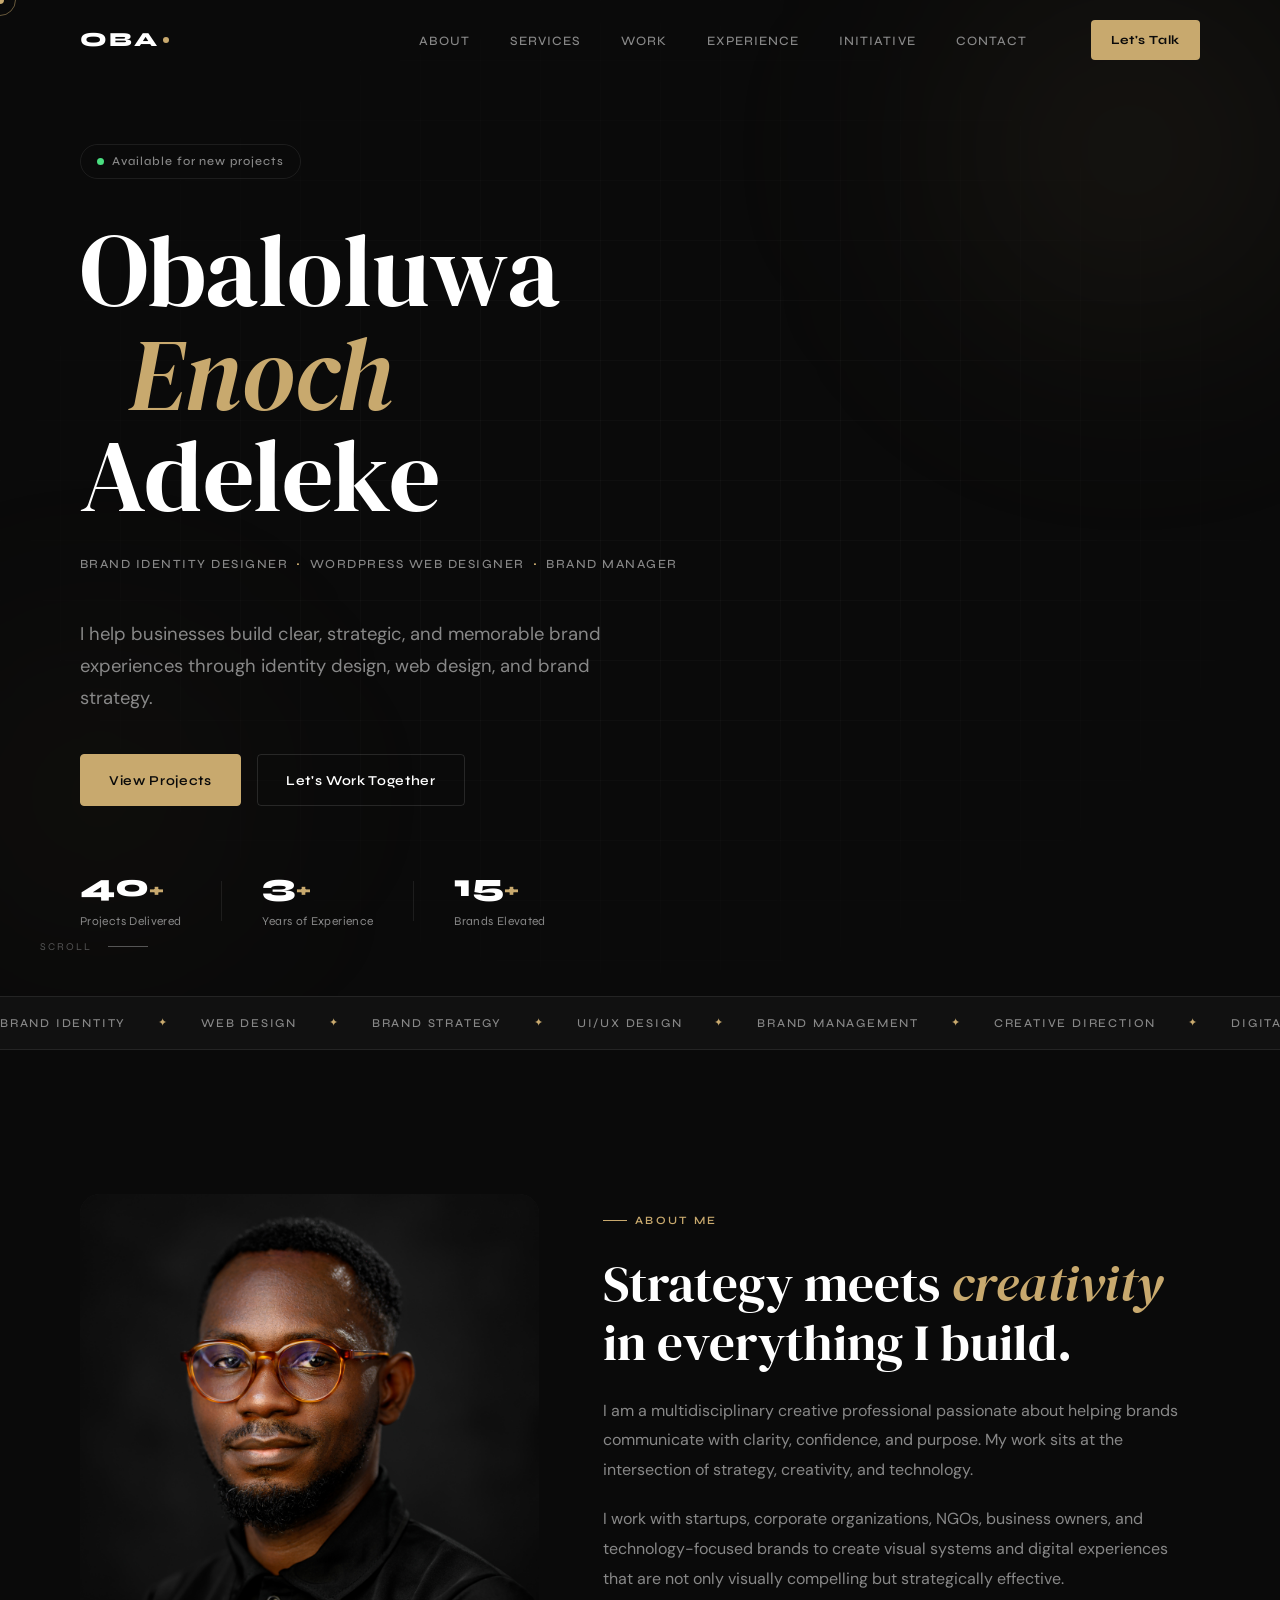
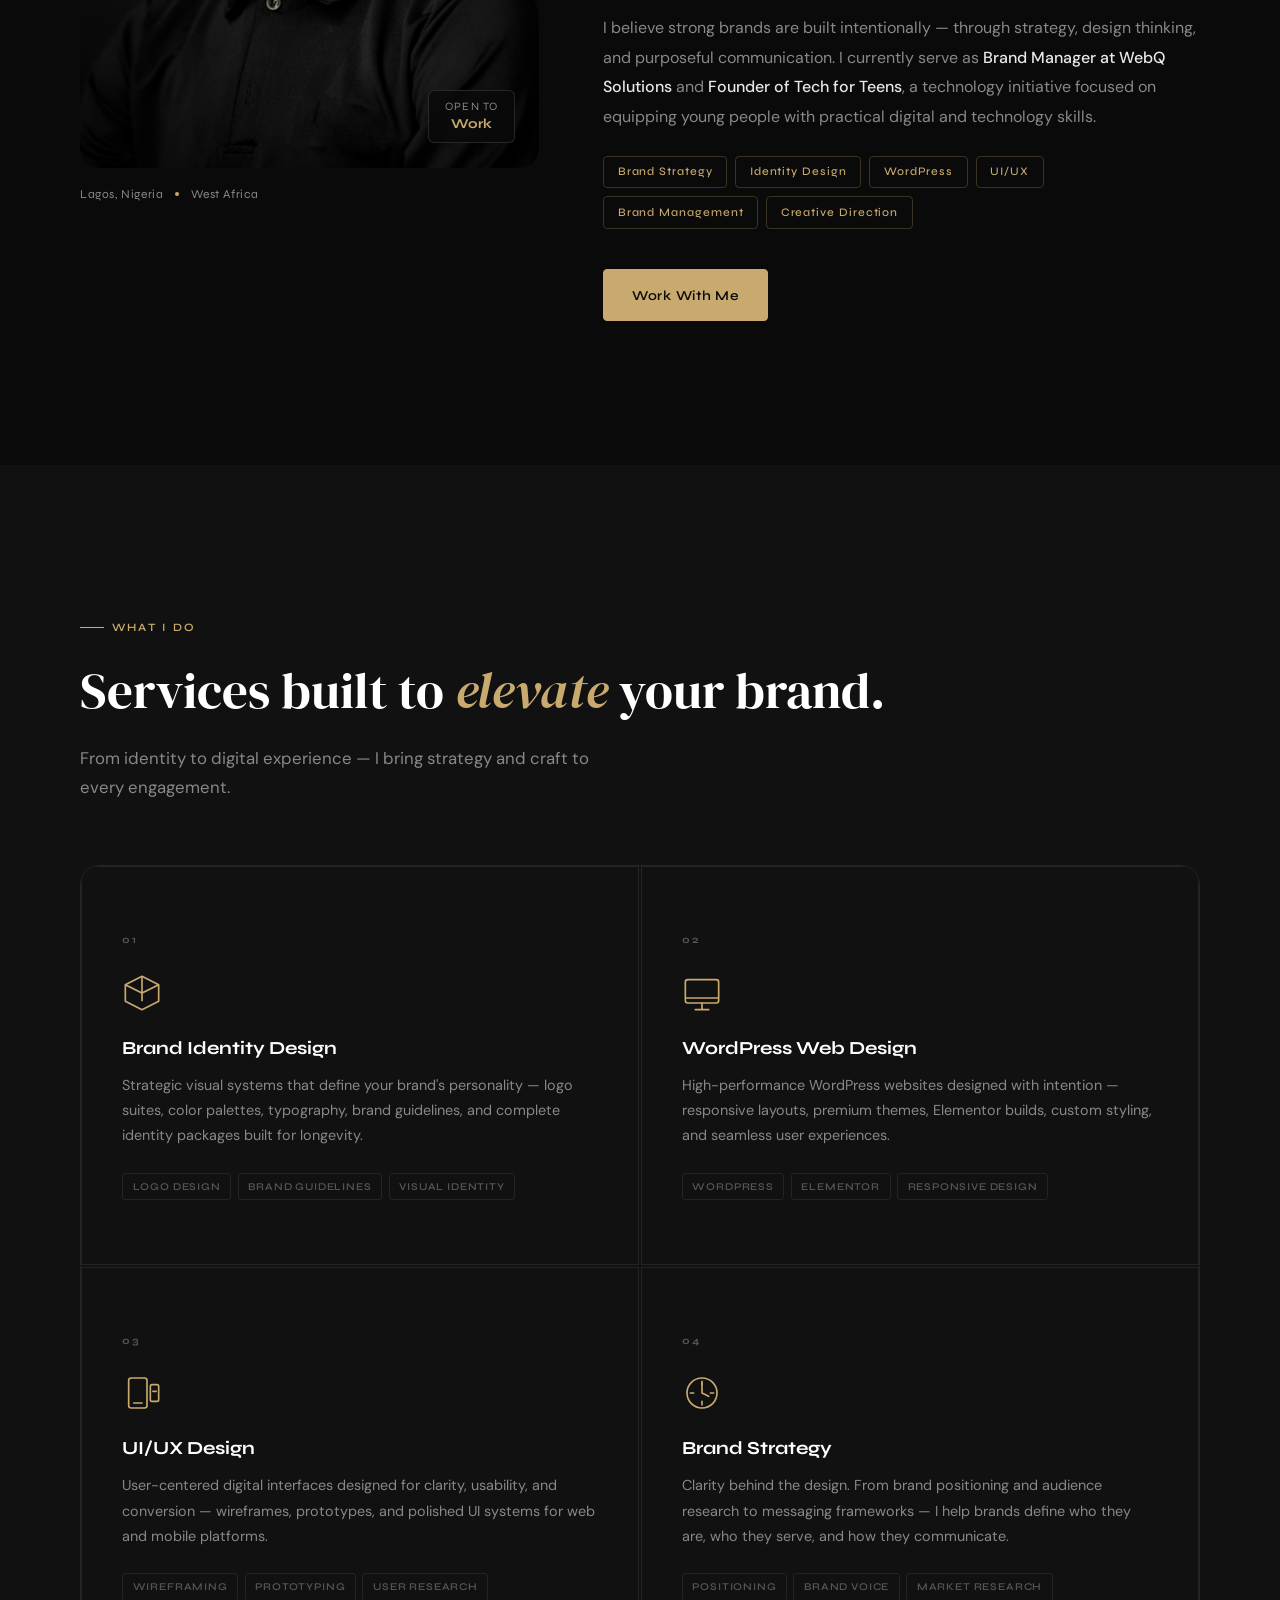
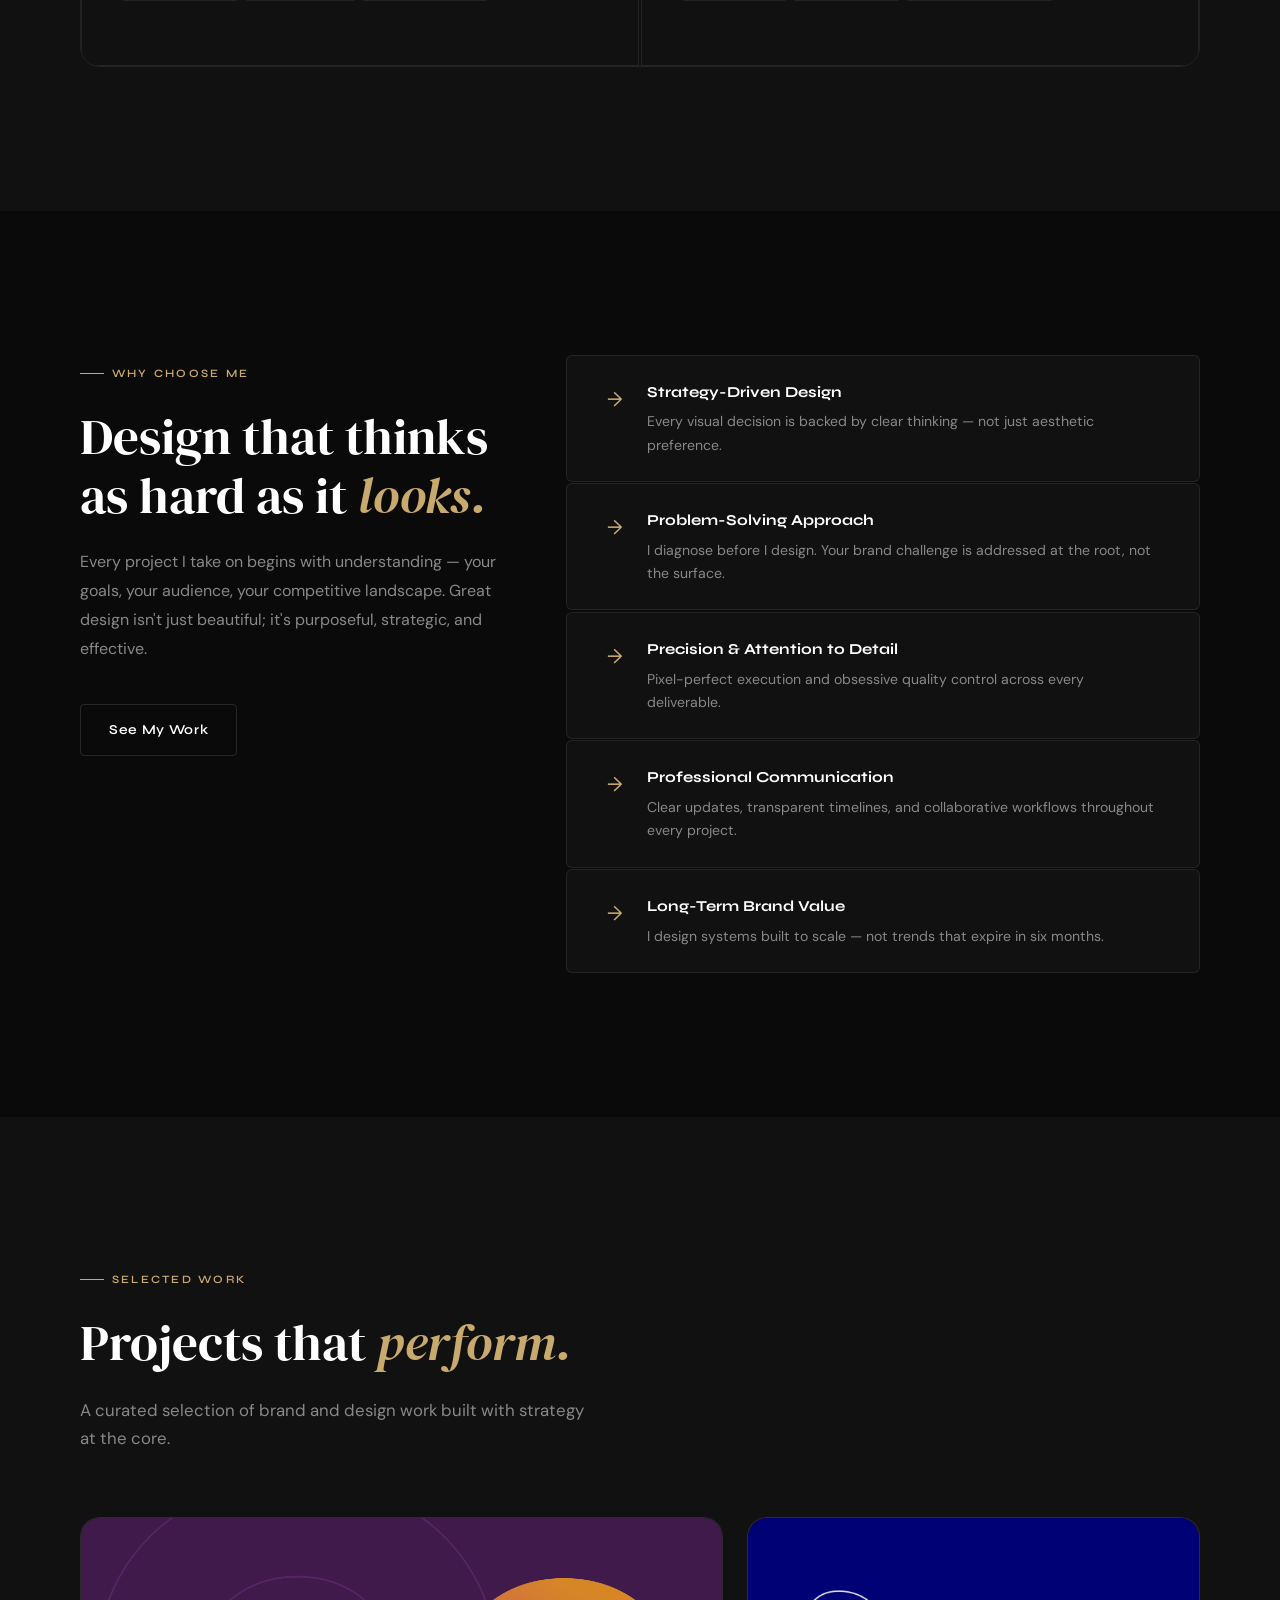
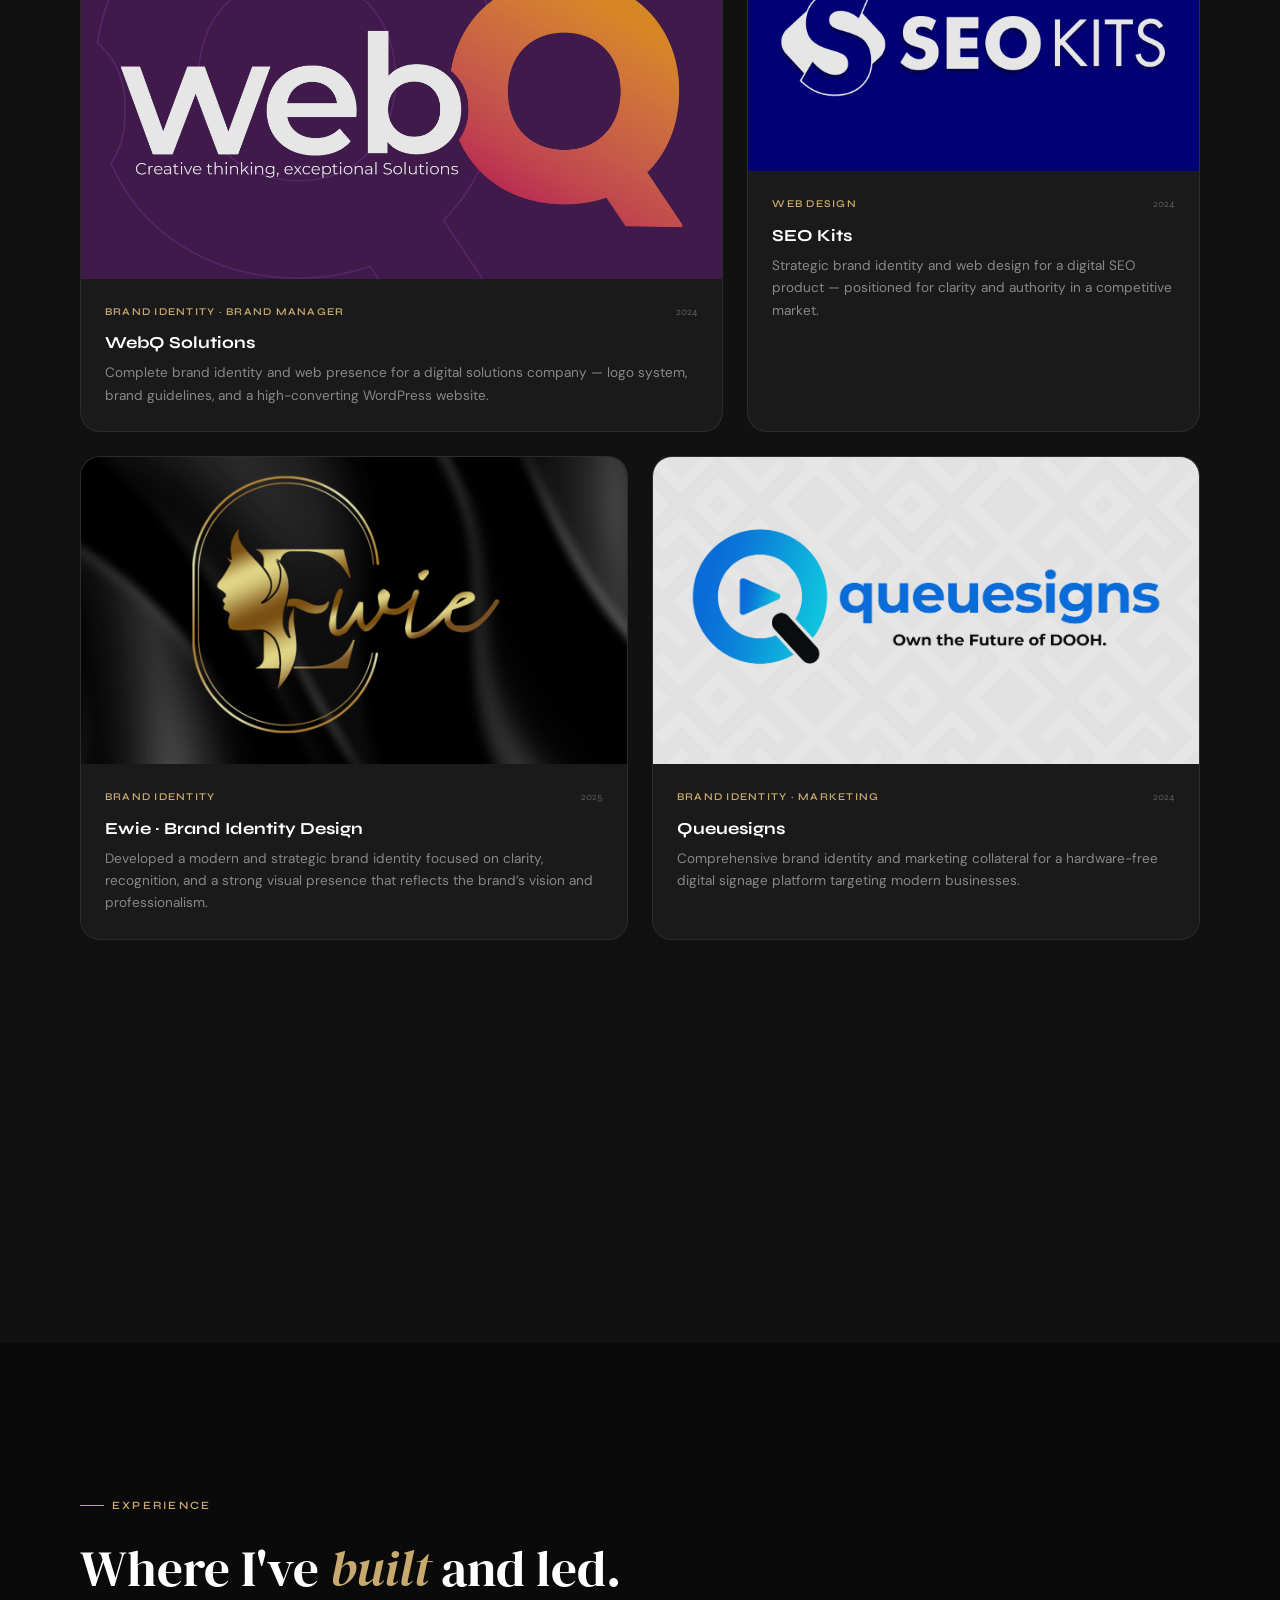
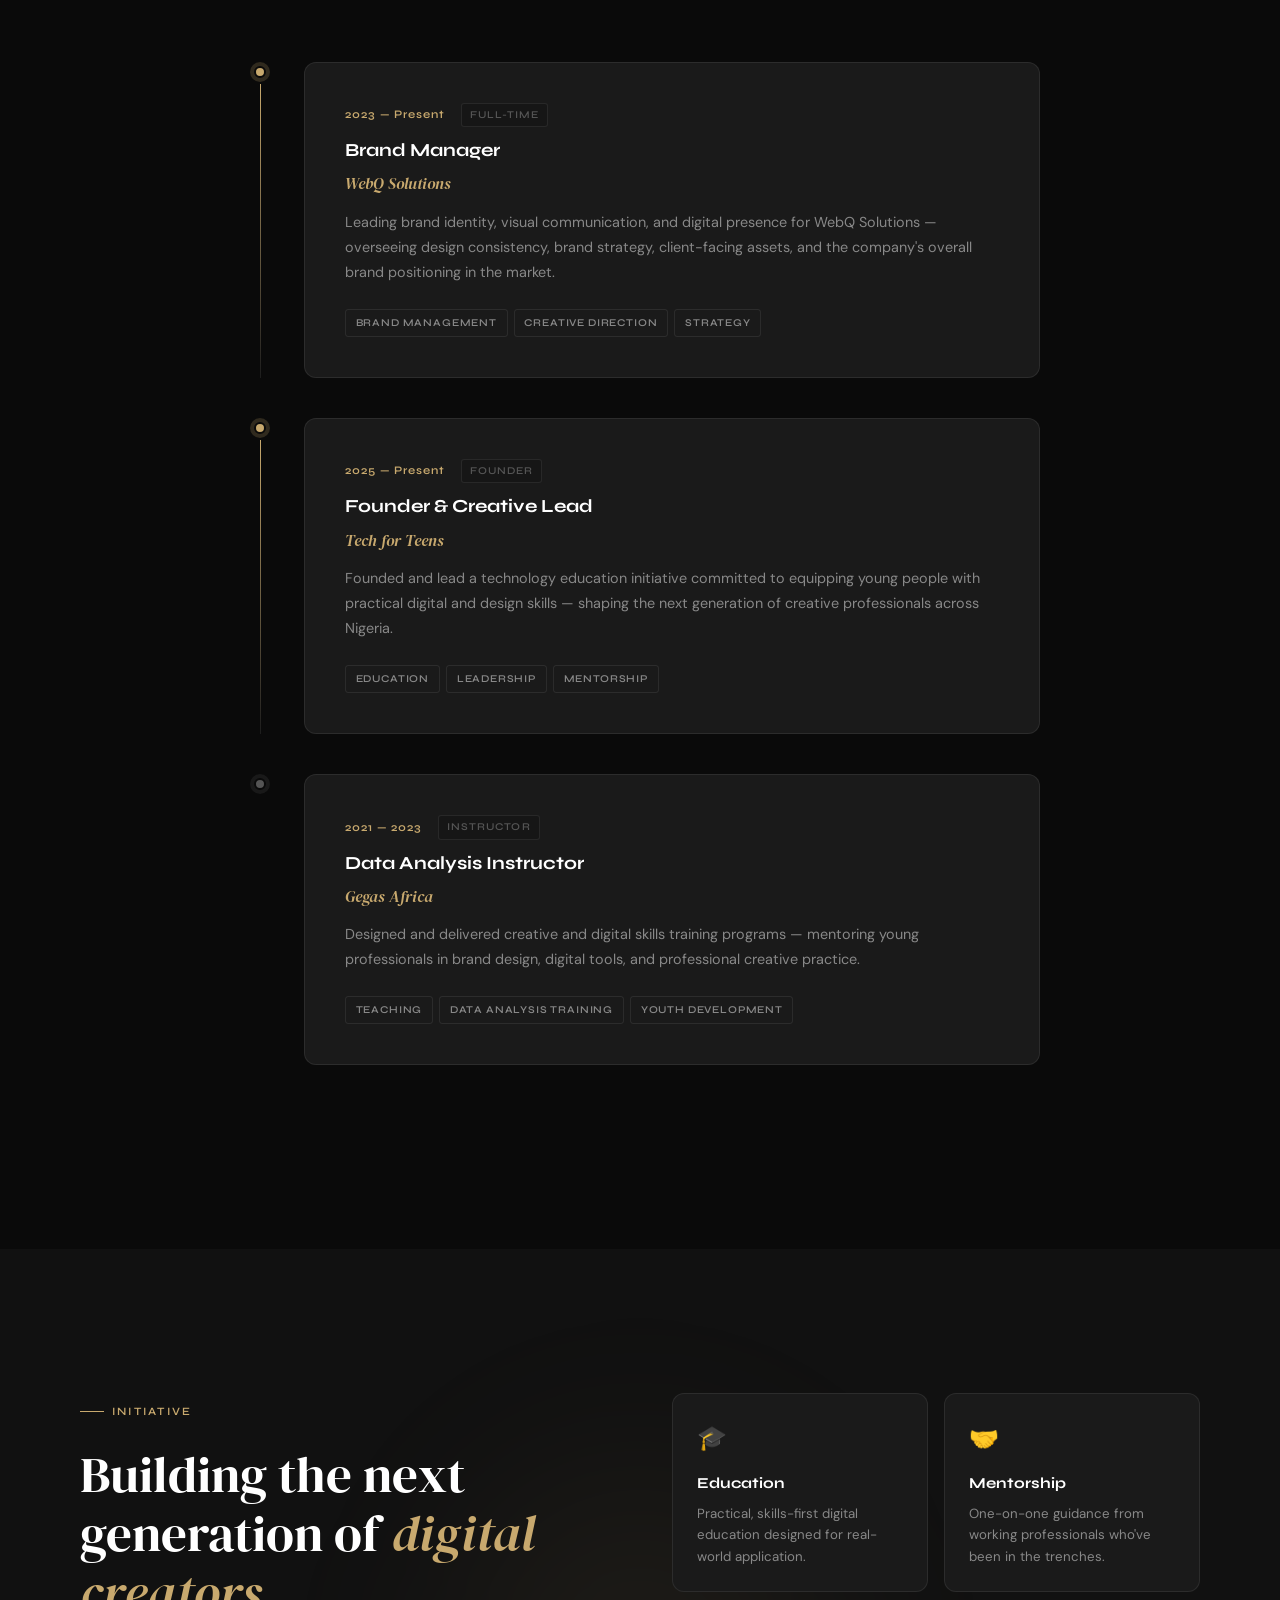
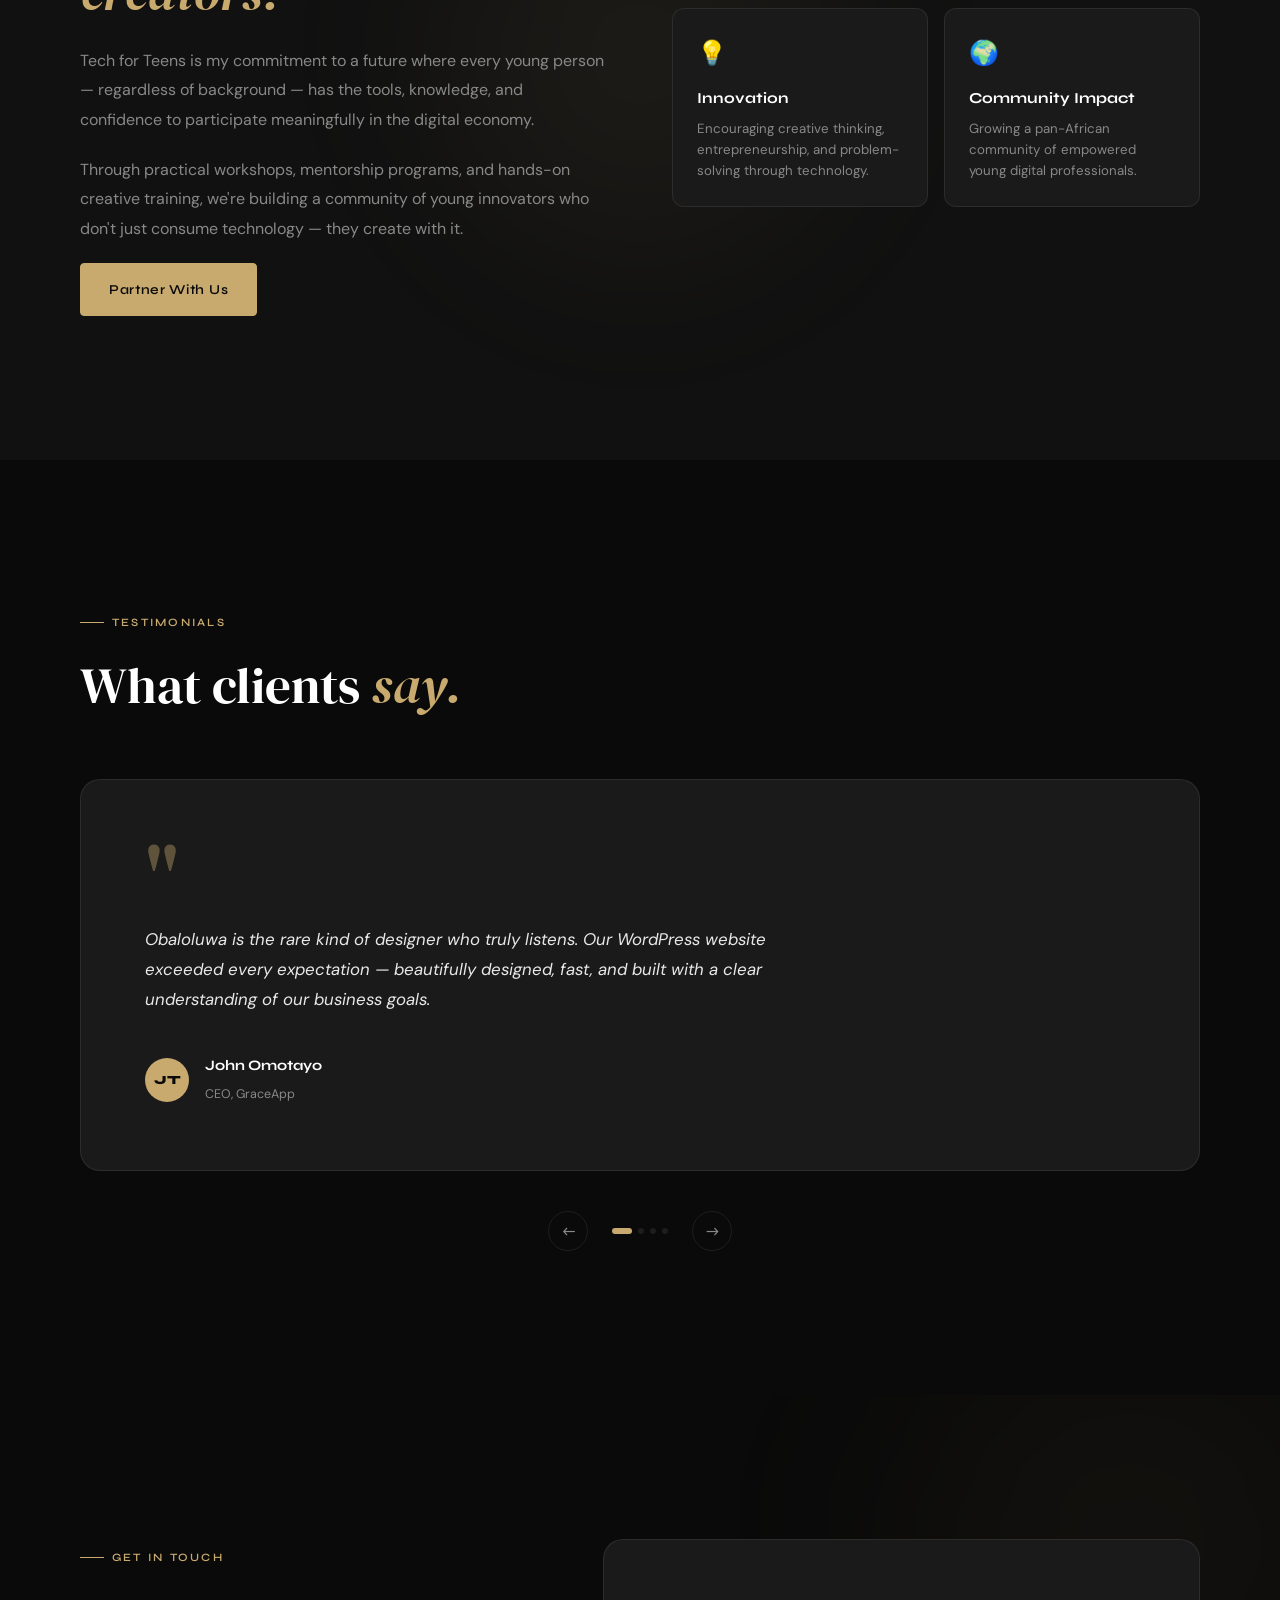
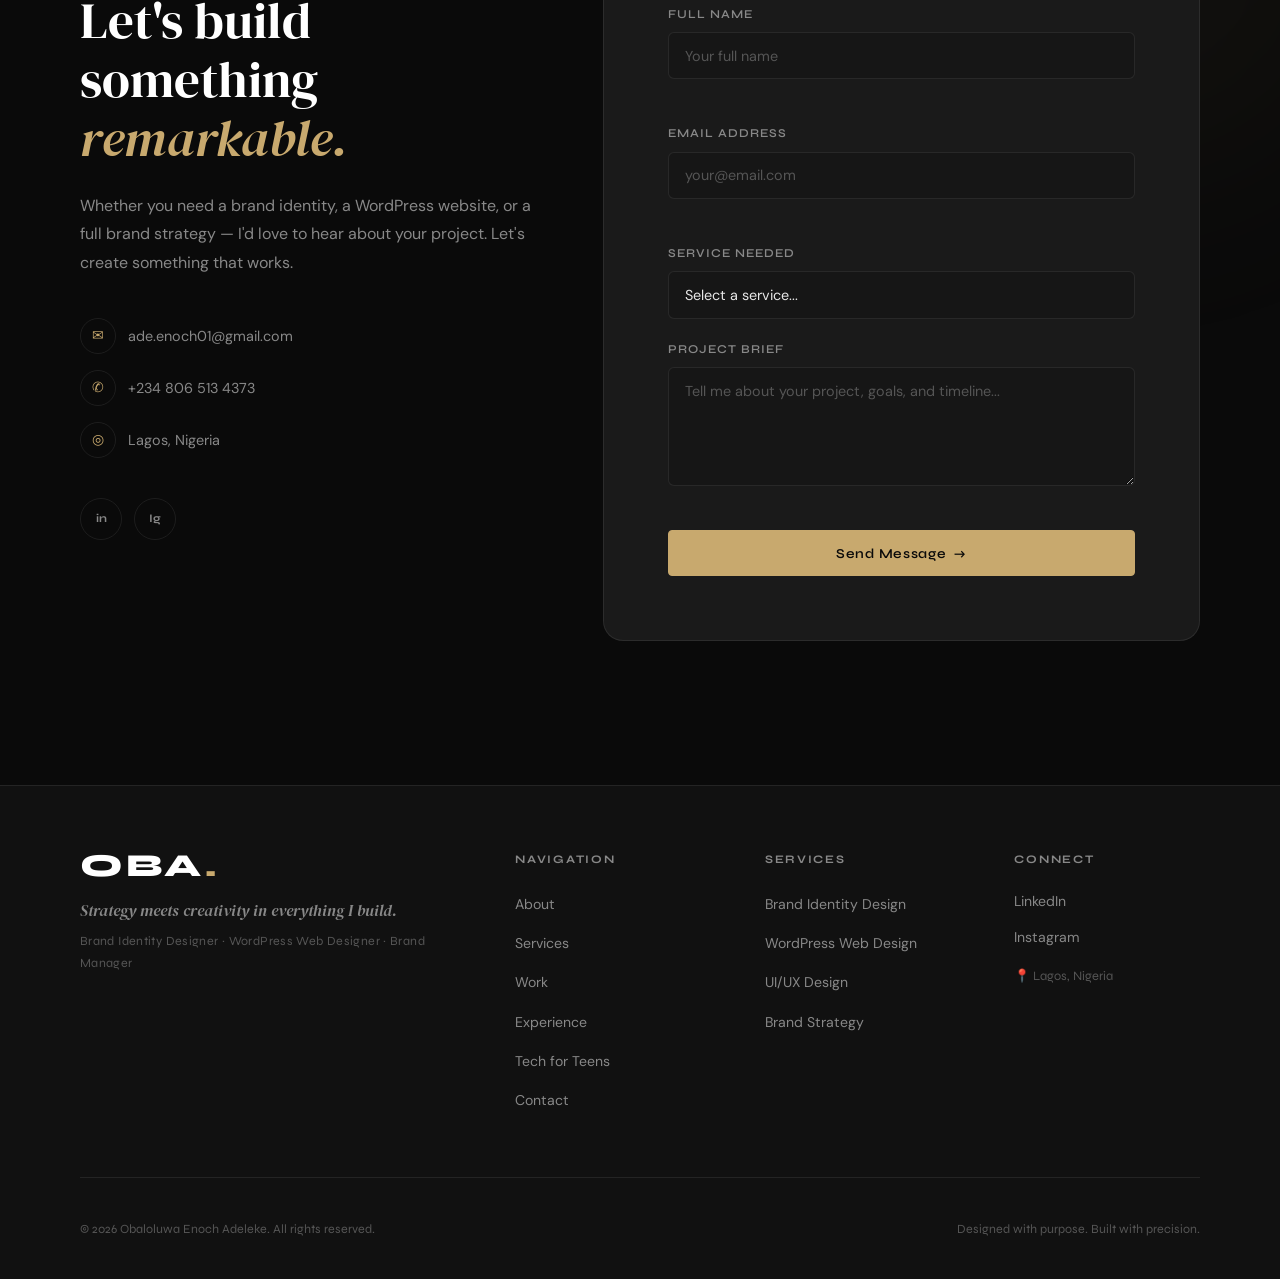
==== index.html @ a13599fd "Initial portfolio launch" ====
<!DOCTYPE html>
<html lang="en">
<head>
  <meta charset="UTF-8" />
  <meta name="viewport" content="width=device-width, initial-scale=1.0" />
  <meta name="description" content="Obaloluwa Enoch Adeleke — Brand Identity Designer, WordPress Web Designer & Brand Manager. Helping businesses build clear, strategic, and memorable brand experiences." />
  <meta name="author" content="Obaloluwa Enoch Adeleke" />
  <title>Obaloluwa Enoch Adeleke — Brand & Design Strategist</title>

  <!-- Google Fonts -->
  <link rel="preconnect" href="https://fonts.googleapis.com" />
  <link rel="preconnect" href="https://fonts.gstatic.com" crossorigin />
  <link href="https://fonts.googleapis.com/css2?family=DM+Serif+Display:ital@0;1&family=Syne:wght@400;500;600;700;800&family=DM+Sans:ital,wght@0,300;0,400;0,500;0,600;1,300&display=swap" rel="stylesheet" />

  <!-- Stylesheet -->
  <link rel="stylesheet" href="style.css" />
</head>
<body>

  <!-- ========================= PRELOADER ========================= -->
  <div class="preloader" id="preloader">
    <div class="preloader__inner">
      <span class="preloader__name">OBA</span>
      <div class="preloader__bar"><div class="preloader__fill"></div></div>
    </div>
  </div>

  <!-- ========================= CURSOR ========================= -->
  <div class="cursor" id="cursor"></div>
  <div class="cursor-follower" id="cursor-follower"></div>

  <!-- ========================= NAVIGATION ========================= -->
  <header class="header" id="header">
    <nav class="nav container">
      <a href="#home" class="nav__logo">
        <span class="nav__logo-mark">OBA</span>
        <span class="nav__logo-dot"></span>
      </a>

      <ul class="nav__list" id="nav-list">
        <li><a href="#about" class="nav__link">About</a></li>
        <li><a href="#services" class="nav__link">Services</a></li>
        <li><a href="#projects" class="nav__link">Work</a></li>
        <li><a href="#experience" class="nav__link">Experience</a></li>
        <li><a href="#tech-for-teens" class="nav__link">Initiative</a></li>
        <li><a href="#contact" class="nav__link">Contact</a></li>
      </ul>

      <a href="#contact" class="btn btn--nav">Let's Talk</a>

      <button class="nav__burger" id="nav-burger" aria-label="Toggle navigation">
        <span></span><span></span><span></span>
      </button>
    </nav>
  </header>

  <!-- Mobile Nav Overlay -->
  <div class="mobile-nav" id="mobile-nav">
    <ul class="mobile-nav__list">
      <li><a href="#about" class="mobile-nav__link">About</a></li>
      <li><a href="#services" class="mobile-nav__link">Services</a></li>
      <li><a href="#projects" class="mobile-nav__link">Work</a></li>
      <li><a href="#experience" class="mobile-nav__link">Experience</a></li>
      <li><a href="#tech-for-teens" class="mobile-nav__link">Initiative</a></li>
      <li><a href="#contact" class="mobile-nav__link">Contact</a></li>
    </ul>
    <div class="mobile-nav__footer">
      <p>Brand Manager · WebQ Solutions</p>
      <p>Founder · Tech for Teens</p>
    </div>
  </div>

  <main>

    <!-- ========================= HERO SECTION ========================= -->
    <section class="hero" id="home">
      <div class="hero__bg-grid"></div>
      <div class="hero__glow hero__glow--1"></div>
      <div class="hero__glow hero__glow--2"></div>

      <div class="container hero__container">
        <div class="hero__tag reveal">
          <span class="hero__tag-dot"></span>
          Available for new projects
        </div>

        <h1 class="hero__name reveal">
          <span class="hero__name-line">Obaloluwa</span>
          <span class="hero__name-line hero__name-line--italic">Enoch</span>
          <span class="hero__name-line">Adeleke</span>
        </h1>

        <div class="hero__roles reveal">
          <span class="hero__role">Brand Identity Designer</span>
          <span class="hero__role-sep">·</span>
          <span class="hero__role">WordPress Web Designer</span>
          <span class="hero__role-sep">·</span>
          <span class="hero__role">Brand Manager</span>
        </div>

        <p class="hero__desc reveal">
          I help businesses build clear, strategic, and memorable brand experiences through identity design, web design, and brand strategy.
        </p>

        <div class="hero__cta reveal">
          <a href="#projects" class="btn btn--primary">View Projects</a>
          <a href="#contact" class="btn btn--ghost">Let's Work Together</a>
        </div>

        <div class="hero__stats reveal">
          <div class="hero__stat">
            <span class="hero__stat-num" data-count="40">0</span><span class="hero__stat-sym">+</span>
            <p>Projects Delivered</p>
          </div>
          <div class="hero__stat-divider"></div>
          <div class="hero__stat">
            <span class="hero__stat-num" data-count="3">0</span><span class="hero__stat-sym">+</span>
            <p>Years of Experience</p>
          </div>
          <div class="hero__stat-divider"></div>
          <div class="hero__stat">
            <span class="hero__stat-num" data-count="15">0</span><span class="hero__stat-sym">+</span>
            <p>Brands Elevated</p>
          </div>
        </div>
      </div>

      <div class="hero__scroll">
        <span>Scroll</span>
        <div class="hero__scroll-line"></div>
      </div>
    </section>

    <!-- ========================= MARQUEE BAND ========================= -->
    <div class="marquee-band">
      <div class="marquee-track">
        <span>Brand Identity</span>
        <span class="marquee-dot">✦</span>
        <span>Web Design</span>
        <span class="marquee-dot">✦</span>
        <span>Brand Strategy</span>
        <span class="marquee-dot">✦</span>
        <span>UI/UX Design</span>
        <span class="marquee-dot">✦</span>
        <span>Brand Management</span>
        <span class="marquee-dot">✦</span>
        <span>Creative Direction</span>
        <span class="marquee-dot">✦</span>
        <span>Digital Experiences</span>
        <span class="marquee-dot">✦</span>
        <!-- Duplicate for seamless loop -->
        <span>Brand Identity</span>
        <span class="marquee-dot">✦</span>
        <span>Web Design</span>
        <span class="marquee-dot">✦</span>
        <span>Brand Strategy</span>
        <span class="marquee-dot">✦</span>
        <span>UI/UX Design</span>
        <span class="marquee-dot">✦</span>
        <span>Brand Management</span>
        <span class="marquee-dot">✦</span>
        <span>Creative Direction</span>
        <span class="marquee-dot">✦</span>
        <span>Digital Experiences</span>
        <span class="marquee-dot">✦</span>
      </div>
    </div>

    <!-- ========================= ABOUT SECTION ========================= -->
    <section class="about section" id="about">
      <div class="container">
        <div class="about__grid">

          <!-- Left: Image -->
          <div class="about__image-wrap reveal">
            <div class="about__image-frame">
              <img src="media/profile/headshot.jpg" alt="Obaloluwa Enoch Adeleke — Brand Designer" class="about__image" />
              <div class="about__image-badge">
                <span>Open to</span>
                <strong>Work</strong>
              </div>
            </div>
            <div class="about__image-label">
              <span>Lagos, Nigeria</span>
              <span class="about__image-label-dot"></span>
              <span>West Africa</span>
            </div>
          </div>

          <!-- Right: Content -->
          <div class="about__content">
            <div class="section__label reveal">About Me</div>
            <h2 class="section__title reveal">
              Strategy meets <em>creativity</em> in everything I build.
            </h2>

            <p class="about__text reveal">
              I am a multidisciplinary creative professional passionate about helping brands communicate with clarity, confidence, and purpose. My work sits at the intersection of strategy, creativity, and technology.
            </p>
            <p class="about__text reveal">
              I work with startups, corporate organizations, NGOs, business owners, and technology-focused brands to create visual systems and digital experiences that are not only visually compelling but strategically effective.
            </p>
            <p class="about__text reveal">
              I believe strong brands are built intentionally — through strategy, design thinking, and purposeful communication. I currently serve as <strong>Brand Manager at WebQ Solutions</strong> and <strong>Founder of Tech for Teens</strong>, a technology initiative focused on equipping young people with practical digital and technology skills.
            </p>

            <div class="about__tags reveal">
              <span class="about__tag">Brand Strategy</span>
              <span class="about__tag">Identity Design</span>
              <span class="about__tag">WordPress</span>
              <span class="about__tag">UI/UX</span>
              <span class="about__tag">Brand Management</span>
              <span class="about__tag">Creative Direction</span>
            </div>

            <a href="#contact" class="btn btn--primary reveal">Work With Me</a>
          </div>

        </div>
      </div>
    </section>

    <!-- ========================= SERVICES SECTION ========================= -->
    <section class="services section" id="services">
      <div class="container">
        <div class="section__head reveal">
          <div class="section__label">What I Do</div>
          <h2 class="section__title">Services built to <em>elevate</em> your brand.</h2>
          <p class="section__subtitle">From identity to digital experience — I bring strategy and craft to every engagement.</p>
        </div>

        <div class="services__grid">

          <div class="service-card reveal">
            <div class="service-card__number">01</div>
            <div class="service-card__icon">
              <svg viewBox="0 0 48 48" fill="none" xmlns="http://www.w3.org/2000/svg"><path d="M24 4L4 14v20l20 10 20-10V14L24 4z" stroke="currentColor" stroke-width="2" stroke-linejoin="round"/><path d="M24 4v30M4 14l20 10 20-10" stroke="currentColor" stroke-width="2"/></svg>
            </div>
            <h3 class="service-card__title">Brand Identity Design</h3>
            <p class="service-card__desc">Strategic visual systems that define your brand's personality — logo suites, color palettes, typography, brand guidelines, and complete identity packages built for longevity.</p>
            <div class="service-card__tags">
              <span>Logo Design</span>
              <span>Brand Guidelines</span>
              <span>Visual Identity</span>
            </div>
          </div>

          <div class="service-card reveal">
            <div class="service-card__number">02</div>
            <div class="service-card__icon">
              <svg viewBox="0 0 48 48" fill="none" xmlns="http://www.w3.org/2000/svg"><rect x="4" y="8" width="40" height="28" rx="3" stroke="currentColor" stroke-width="2"/><path d="M16 44h16M24 36v8" stroke="currentColor" stroke-width="2" stroke-linecap="round"/><path d="M4 30h40" stroke="currentColor" stroke-width="2"/></svg>
            </div>
            <h3 class="service-card__title">WordPress Web Design</h3>
            <p class="service-card__desc">High-performance WordPress websites designed with intention — responsive layouts, premium themes, Elementor builds, custom styling, and seamless user experiences.</p>
            <div class="service-card__tags">
              <span>WordPress</span>
              <span>Elementor</span>
              <span>Responsive Design</span>
            </div>
          </div>

          <div class="service-card reveal">
            <div class="service-card__number">03</div>
            <div class="service-card__icon">
              <svg viewBox="0 0 48 48" fill="none" xmlns="http://www.w3.org/2000/svg"><rect x="8" y="6" width="22" height="36" rx="3" stroke="currentColor" stroke-width="2"/><rect x="34" y="14" width="10" height="20" rx="2" stroke="currentColor" stroke-width="2"/><path d="M14 36h10M37 22h4" stroke="currentColor" stroke-width="2" stroke-linecap="round"/></svg>
            </div>
            <h3 class="service-card__title">UI/UX Design</h3>
            <p class="service-card__desc">User-centered digital interfaces designed for clarity, usability, and conversion — wireframes, prototypes, and polished UI systems for web and mobile platforms.</p>
            <div class="service-card__tags">
              <span>Wireframing</span>
              <span>Prototyping</span>
              <span>User Research</span>
            </div>
          </div>

          <div class="service-card reveal">
            <div class="service-card__number">04</div>
            <div class="service-card__icon">
              <svg viewBox="0 0 48 48" fill="none" xmlns="http://www.w3.org/2000/svg"><circle cx="24" cy="24" r="18" stroke="currentColor" stroke-width="2"/><path d="M24 12v12l8 4" stroke="currentColor" stroke-width="2" stroke-linecap="round" stroke-linejoin="round"/><path d="M10 24h4M34 24h4M24 10v4M24 34v4" stroke="currentColor" stroke-width="2" stroke-linecap="round"/></svg>
            </div>
            <h3 class="service-card__title">Brand Strategy</h3>
            <p class="service-card__desc">Clarity behind the design. From brand positioning and audience research to messaging frameworks — I help brands define who they are, who they serve, and how they communicate.</p>
            <div class="service-card__tags">
              <span>Positioning</span>
              <span>Brand Voice</span>
              <span>Market Research</span>
            </div>
          </div>

        </div>
      </div>
    </section>

    <!-- ========================= WHY WORK WITH ME ========================= -->
    <section class="why section">
      <div class="container">
        <div class="why__grid">

          <div class="why__left">
            <div class="section__label reveal">Why Choose Me</div>
            <h2 class="section__title reveal">Design that thinks as hard as it <em>looks.</em></h2>
            <p class="why__text reveal">Every project I take on begins with understanding — your goals, your audience, your competitive landscape. Great design isn't just beautiful; it's purposeful, strategic, and effective.</p>
            <a href="#projects" class="btn btn--ghost reveal">See My Work</a>
          </div>

          <div class="why__right">
            <div class="why-item reveal">
              <div class="why-item__icon">→</div>
              <div>
                <h4>Strategy-Driven Design</h4>
                <p>Every visual decision is backed by clear thinking — not just aesthetic preference.</p>
              </div>
            </div>
            <div class="why-item reveal">
              <div class="why-item__icon">→</div>
              <div>
                <h4>Problem-Solving Approach</h4>
                <p>I diagnose before I design. Your brand challenge is addressed at the root, not the surface.</p>
              </div>
            </div>
            <div class="why-item reveal">
              <div class="why-item__icon">→</div>
              <div>
                <h4>Precision & Attention to Detail</h4>
                <p>Pixel-perfect execution and obsessive quality control across every deliverable.</p>
              </div>
            </div>
            <div class="why-item reveal">
              <div class="why-item__icon">→</div>
              <div>
                <h4>Professional Communication</h4>
                <p>Clear updates, transparent timelines, and collaborative workflows throughout every project.</p>
              </div>
            </div>
            <div class="why-item reveal">
              <div class="why-item__icon">→</div>
              <div>
                <h4>Long-Term Brand Value</h4>
                <p>I design systems built to scale — not trends that expire in six months.</p>
              </div>
            </div>
          </div>

        </div>
      </div>
    </section>

    <!-- ========================= FEATURED PROJECTS SECTION ========================= -->
    <section class="projects section" id="projects">
      <div class="container">
        <div class="section__head reveal">
          <div class="section__label">Selected Work</div>
          <h2 class="section__title">Projects that <em>perform.</em></h2>
          <p class="section__subtitle">A curated selection of brand and design work built with strategy at the core.</p>
        </div>

        <div class="projects__grid">

          <!-- Project 1 -->
          <article class="project-card project-card--large reveal">
            <div class="project-card__image-wrap">
              <img src="media/projects/webq.jpg" alt="WebQ Solutions Inc. — Brand Manager" class="project-card__image" />
              <div class="project-card__overlay">
                <span class="project-card__view">View Project ↗</span>
              </div>
            </div>
            <div class="project-card__info">
              <div class="project-card__meta">
                <span class="project-card__cat">Brand Identity · Brand Manager</span>
                <span class="project-card__year">2024</span>
              </div>
              <h3 class="project-card__title">WebQ Solutions</h3>
              <p class="project-card__desc">Complete brand identity and web presence for a digital solutions company — logo system, brand guidelines, and a high-converting WordPress website.</p>
            </div>
          </article>

          <!-- Project 2 -->
          <article class="project-card reveal">
            <div class="project-card__image-wrap">
              <img src="media/projects/seokits.jpg" alt="SEO Kits — Web Design" class="project-card__image" />
              <div class="project-card__overlay">
                <span class="project-card__view">View Project ↗</span>
              </div>
            </div>
            <div class="project-card__info">
              <div class="project-card__meta">
                <span class="project-card__cat">Web Design</span>
                <span class="project-card__year">2024</span>
              </div>
              <h3 class="project-card__title">SEO Kits</h3>
              <p class="project-card__desc">Strategic brand identity and web design for a digital SEO product — positioned for clarity and authority in a competitive market.</p>
            </div>
          </article>

          <!-- Project 3 -->
          <article class="project-card reveal">
            <div class="project-card__image-wrap">
              <img src="media/projects/ewie.jpg" alt="Ewie Project" class="project-card__image" />
              <div class="project-card__overlay">
                <span class="project-card__view">View Project ↗</span>
              </div>
            </div>
            <div class="project-card__info">
              <div class="project-card__meta">
                <span class="project-card__cat">Brand Identity</span>
                <span class="project-card__year">2025</span>
              </div>
              <h3 class="project-card__title">Ewie · Brand Identity Design</h3>
              <p class="project-card__desc">Developed a modern and strategic brand identity focused on clarity, recognition, and a strong visual presence that reflects the brand’s vision and professionalism.</p>
            </div>
          </article>

          <!-- Project 4 -->
          <article class="project-card reveal">
            <div class="project-card__image-wrap">
              <img src="media/projects/queuesigns.jpg" alt="Queuesigns — Digital Signage Brand" class="project-card__image" />
              <div class="project-card__overlay">
                <span class="project-card__view">View Project ↗</span>
              </div>
            </div>
            <div class="project-card__info">
              <div class="project-card__meta">
                <span class="project-card__cat">Brand Identity · Marketing</span>
                <span class="project-card__year">2024</span>
              </div>
              <h3 class="project-card__title">Queuesigns</h3>
              <p class="project-card__desc">Comprehensive brand identity and marketing collateral for a hardware-free digital signage platform targeting modern businesses.</p>
            </div>
          </article>

          <!-- Project 5 -->
          <article class="project-card project-card--large reveal">
            <div class="project-card__image-wrap">
              <img src="media/projects/bee-ileewa.jpg" alt="Bee-Ileewa: House of Beauty" class="project-card__image" />
              <div class="project-card__overlay">
                <span class="project-card__view">View Project ↗</span>
              </div>
            </div>
            <div class="project-card__info">
              <div class="project-card__meta">
                <span class="project-card__cat">Brand Identity · Lifestyle</span>
                <span class="project-card__year">2023</span>
              </div>
              <h3 class="project-card__title">Bee-Ileewa: House of Beauty</h3>
              <p class="project-card__desc">Elegant brand identity for a premium beauty brand — feminine, refined, and deeply intentional visual language that resonates with the modern African woman.</p>
            </div>
          </article>

        </div>
      </div>
    </section>

    <!-- ========================= EXPERIENCE SECTION ========================= -->
    <section class="experience section" id="experience">
      <div class="container">
        <div class="section__head reveal">
          <div class="section__label">Experience</div>
          <h2 class="section__title">Where I've <em>built</em> and led.</h2>
        </div>

        <div class="experience__timeline">

          <div class="exp-item reveal">
            <div class="exp-item__left">
              <div class="exp-item__dot"></div>
              <div class="exp-item__line"></div>
            </div>
            <div class="exp-item__content">
              <div class="exp-item__meta">
                <span class="exp-item__date">2023 — Present</span>
                <span class="exp-item__type">Full-Time</span>
              </div>
              <h3 class="exp-item__role">Brand Manager</h3>
              <p class="exp-item__company">WebQ Solutions</p>
              <p class="exp-item__desc">Leading brand identity, visual communication, and digital presence for WebQ Solutions — overseeing design consistency, brand strategy, client-facing assets, and the company's overall brand positioning in the market.</p>
              <div class="exp-item__tags">
                <span>Brand Management</span>
                <span>Creative Direction</span>
                <span>Strategy</span>
              </div>
            </div>
          </div>

          <div class="exp-item reveal">
            <div class="exp-item__left">
              <div class="exp-item__dot"></div>
              <div class="exp-item__line"></div>
            </div>
            <div class="exp-item__content">
              <div class="exp-item__meta">
                <span class="exp-item__date">2025 — Present</span>
                <span class="exp-item__type">Founder</span>
              </div>
              <h3 class="exp-item__role">Founder & Creative Lead</h3>
              <p class="exp-item__company">Tech for Teens</p>
              <p class="exp-item__desc">Founded and lead a technology education initiative committed to equipping young people with practical digital and design skills — shaping the next generation of creative professionals across Nigeria.</p>
              <div class="exp-item__tags">
                <span>Education</span>
                <span>Leadership</span>
                <span>Mentorship</span>
              </div>
            </div>
          </div>

          <div class="exp-item reveal">
            <div class="exp-item__left">
              <div class="exp-item__dot exp-item__dot--end"></div>
            </div>
            <div class="exp-item__content">
              <div class="exp-item__meta">
                <span class="exp-item__date">2021 — 2023</span>
                <span class="exp-item__type">Instructor</span>
              </div>
              <h3 class="exp-item__role">Data Analysis Instructor</h3>
              <p class="exp-item__company">Gegas Africa</p>
              <p class="exp-item__desc">Designed and delivered creative and digital skills training programs — mentoring young professionals in brand design, digital tools, and professional creative practice.</p>
              <div class="exp-item__tags">
                <span>Teaching</span>
                <span>Data Analysis Training</span>
                <span>Youth Development</span>
              </div>
            </div>
          </div>

        </div>
      </div>
    </section>

    <!-- ========================= TECH FOR TEENS SECTION ========================= -->
    <section class="tft section" id="tech-for-teens">
      <div class="tft__bg-glow"></div>
      <div class="container">
        <div class="tft__grid">

          <div class="tft__content">
            <div class="section__label reveal">Initiative</div>
            <h2 class="section__title reveal">
              Building the next generation of <em>digital creators.</em>
            </h2>
            <p class="tft__text reveal">
              Tech for Teens is my commitment to a future where every young person — regardless of background — has the tools, knowledge, and confidence to participate meaningfully in the digital economy.
            </p>
            <p class="tft__text reveal">
              Through practical workshops, mentorship programs, and hands-on creative training, we're building a community of young innovators who don't just consume technology — they create with it.
            </p>
            <a href="#contact" class="btn btn--primary reveal">Partner With Us</a>
          </div>

          <div class="tft__pillars">
            <div class="tft-pillar reveal">
              <div class="tft-pillar__icon">🎓</div>
              <h4>Education</h4>
              <p>Practical, skills-first digital education designed for real-world application.</p>
            </div>
            <div class="tft-pillar reveal">
              <div class="tft-pillar__icon">🤝</div>
              <h4>Mentorship</h4>
              <p>One-on-one guidance from working professionals who've been in the trenches.</p>
            </div>
            <div class="tft-pillar reveal">
              <div class="tft-pillar__icon">💡</div>
              <h4>Innovation</h4>
              <p>Encouraging creative thinking, entrepreneurship, and problem-solving through technology.</p>
            </div>
            <div class="tft-pillar reveal">
              <div class="tft-pillar__icon">🌍</div>
              <h4>Community Impact</h4>
              <p>Growing a pan-African community of empowered young digital professionals.</p>
            </div>
          </div>

        </div>
      </div>
    </section>

    <!-- ========================= TESTIMONIALS SECTION ========================= -->
    <section class="testimonials section" id="testimonials">
      <div class="container">
        <div class="section__head reveal">
          <div class="section__label">Testimonials</div>
          <h2 class="section__title">What clients <em>say.</em></h2>
        </div>

        <div class="testimonials__slider" id="testimonials-slider">

          <div class="testimonial-card active">
            <div class="testimonial-card__quote">"</div>
            <p class="testimonial-card__text">Obaloluwa is the rare kind of designer who truly listens. Our WordPress website exceeded every expectation — beautifully designed, fast, and built with a clear understanding of our business goals.</p>
            <div class="testimonial-card__author">
              <div class="testimonial-card__avatar">JT</div>
              <div>
                <strong>John Omotayo</strong>
                <span>CEO, GraceApp</span>
              </div>
            </div>
          </div>

          <div class="testimonial-card">
            <div class="testimonial-card__quote">"</div>
            <p class="testimonial-card__text">Working with Obaloluwa transformed how we present our brand. He didn't just design a logo — he built us a complete identity system that speaks directly to our audience. The strategic thinking behind every decision was outstanding.</p>
            <div class="testimonial-card__author">
              <div class="testimonial-card__avatar">OO</div>
              <div>
                <strong>Omobolanle Oyetola</strong>
                <span>Founder, Bee-Ileewa Beauty</span>
              </div>
            </div>
          </div>

          <div class="testimonial-card">
            <div class="testimonial-card__quote">"</div>
            <p class="testimonial-card__text">The brand identity he created for us set us apart in the market immediately. Professional, strategic, and deeply creative — Obaloluwa brought a level of intentionality that we hadn't experienced with any designer before.</p>
            <div class="testimonial-card__author">
              <div class="testimonial-card__avatar">OA</div>
              <div>
                <strong>Oluwatobi Adeleke</strong>
                <span>CEO, Queuesigns</span>
              </div>
            </div>
          </div>

          <div class="testimonial-card">
            <div class="testimonial-card__quote">"</div>
            <p class="testimonial-card__text">His Tech for Teens program changed my perspective on what's possible. I went from knowing nothing about design to building real projects within weeks. Obaloluwa is a gifted teacher and mentor.</p>
            <div class="testimonial-card__author">
              <div class="testimonial-card__avatar">SI</div>
              <div>
                <strong>Samuel Idowu</strong>
                <span>Student · Tech for Teens</span>
              </div>
            </div>
          </div>

        </div>

        <div class="testimonials__controls">
          <button class="testimonials__btn" id="prev-testimonial" aria-label="Previous testimonial">←</button>
          <div class="testimonials__dots" id="testimonials-dots"></div>
          <button class="testimonials__btn" id="next-testimonial" aria-label="Next testimonial">→</button>
        </div>

      </div>
    </section>

    <!-- ========================= CERTIFICATIONS SECTION ========================= -->
     <!--
    <section class="certifications section" id="certifications">
      <div class="container">
        <div class="section__head reveal">
          <div class="section__label">Credentials</div>
          <h2 class="section__title">Recognized <em>expertise.</em></h2>
        </div>

        <div class="certs__grid">

          <div class="cert-card reveal">
            <div class="cert-card__icon">🏅</div>
            <div class="cert-card__content">
              <h4>Brand Identity Design</h4>
              <p>Professional certification in brand identity systems and visual identity strategy.</p>
              <span class="cert-card__org">Design Institute</span>
            </div>
          </div>

          <div class="cert-card reveal">
            <div class="cert-card__icon">🏅</div>
            <div class="cert-card__content">
              <h4>WordPress Development</h4>
              <p>Advanced certification in WordPress web design, theme customization, and site architecture.</p>
              <span class="cert-card__org">WordPress Academy</span>
            </div>
          </div>

          <div class="cert-card reveal">
            <div class="cert-card__icon">🏅</div>
            <div class="cert-card__content">
              <h4>UI/UX Design Fundamentals</h4>
              <p>Certified in user experience design principles, usability testing, and interface design.</p>
              <span class="cert-card__org">UX Design Institute</span>
            </div>
          </div>

          <div class="cert-card reveal">
            <div class="cert-card__icon">🏅</div>
            <div class="cert-card__content">
              <h4>Brand Management</h4>
              <p>Professional certification in strategic brand management, positioning, and brand communication.</p>
              <span class="cert-card__org">CIM — Chartered Institute</span>
            </div>
          </div>

          <div class="cert-card reveal">
            <div class="cert-card__icon">🏅</div>
            <div class="cert-card__content">
              <h4>Digital Marketing Strategy</h4>
              <p>Certification in digital marketing, brand visibility, and content strategy fundamentals.</p>
              <span class="cert-card__org">Google Digital Skills</span>
            </div>
          </div>

          <div class="cert-card reveal">
            <div class="cert-card__icon">🏅</div>
            <div class="cert-card__content">
              <h4>Graphic Design Professional</h4>
              <p>Industry-recognized certification in graphic design tools, composition, and visual communication.</p>
              <span class="cert-card__org">Adobe Certified Professional</span>
            </div>
          </div>

        </div>
      </div>
    </section>
    -->

    <!-- ========================= CONTACT SECTION ========================= -->
    <section class="contact section" id="contact">
      <div class="contact__bg-glow"></div>
      <div class="container">

        <div class="contact__grid">

          <div class="contact__left">
            <div class="section__label reveal">Get In Touch</div>
            <h2 class="section__title reveal">Let's build something <em>remarkable.</em></h2>
            <p class="contact__text reveal">Whether you need a brand identity, a WordPress website, or a full brand strategy — I'd love to hear about your project. Let's create something that works.</p>

            <div class="contact__info reveal">
              <a href="mailto:hello@obaloluwaadeleke.com" class="contact__info-item">
                <span class="contact__info-icon">✉</span>
                <span>ade.enoch01@gmail.com</span>
              </a>
              <a href="tel:+2348065134373" class="contact__info-item">
                <span class="contact__info-icon">✆</span>
                <span>+234 806 513 4373</span>
              </a>
              <div class="contact__info-item">
                <span class="contact__info-icon">◎</span>
                <span>Lagos, Nigeria</span>
              </div>
            </div>

            <div class="contact__socials reveal">
              <a href="https://www.linkedin.com/in/obaloluwa-adeleke-065a721b4/" class="contact__social" aria-label="LinkedIn">in</a>
              <!-- <a href="#" class="contact__social" aria-label="Behance">Be</a> -->
              <!-- <a href="#" class="contact__social" aria-label="Dribbble">Dr</a> -->
              <a href="https://www.linkedin.com/in/obaloluwa-adeleke-065a721b4/" class="contact__social" aria-label="Instagram">Ig</a>
            </div>
          </div>

          <div class="contact__form-wrap reveal">
            <form class="contact__form" id="contact-form" novalidate
      action="https://formspree.io/f/xojrgrlr"
      method="POST">
              <div class="form-group">
                <label for="name">Full Name</label>
                <input type="text" id="name" name="name" placeholder="Your full name" required />
                <span class="form-error" id="name-error"></span>
              </div>
              <div class="form-group">
                <label for="email">Email Address</label>
                <input type="email" id="email" name="email" placeholder="your@email.com" required />
                <span class="form-error" id="email-error"></span>
              </div>
              <div class="form-group">
                <label for="service">Service Needed</label>
                <select id="service" name="service">
                  <option value="">Select a service...</option>
                  <option value="brand-identity">Brand Identity Design</option>
                  <option value="web-design">WordPress Web Design</option>
                  <option value="ui-ux">UI/UX Design</option>
                  <option value="brand-strategy">Brand Strategy</option>
                  <option value="other">Other</option>
                </select>
              </div>
              <div class="form-group">
                <label for="message">Project Brief</label>
                <textarea id="message" name="message" rows="5" placeholder="Tell me about your project, goals, and timeline..." required></textarea>
                <span class="form-error" id="message-error"></span>
              </div>
              <button type="submit" class="btn btn--primary btn--full">
                <span class="btn__text">Send Message</span>
                <span class="btn__icon">→</span>
              </button>
              <div class="form-success" id="form-success">
                ✓ Message sent! I'll be in touch within 24 hours.
              </div>
            </form>
          </div>

        </div>
      </div>
    </section>

  </main>

  <!-- ========================= FOOTER ========================= -->
  <footer class="footer">
    <div class="container">
      <div class="footer__grid">

        <div class="footer__brand">
          <div class="footer__logo">OBA<span class="footer__logo-dot">.</span></div>
          <p class="footer__tagline">Strategy meets creativity in everything I build.</p>
          <p class="footer__sub">Brand Identity Designer · WordPress Web Designer · Brand Manager</p>
        </div>

        <div class="footer__links">
          <h5>Navigation</h5>
          <ul>
            <li><a href="#about">About</a></li>
            <li><a href="#services">Services</a></li>
            <li><a href="#projects">Work</a></li>
            <li><a href="#experience">Experience</a></li>
            <li><a href="#tech-for-teens">Tech for Teens</a></li>
            <li><a href="#contact">Contact</a></li>
          </ul>
        </div>

        <div class="footer__links">
          <h5>Services</h5>
          <ul>
            <li><a href="#services">Brand Identity Design</a></li>
            <li><a href="#services">WordPress Web Design</a></li>
            <li><a href="#services">UI/UX Design</a></li>
            <li><a href="#services">Brand Strategy</a></li>
          </ul>
        </div>

        <div class="footer__connect">
          <h5>Connect</h5>
          <div class="footer__socials">
            <a href="https://www.linkedin.com/in/obaloluwa-adeleke-065a721b4/">LinkedIn</a>
            <!-- <a href="#">Behance</a> -->
            <!-- <a href="#">Dribbble</a> -->
            <a href="https://www.linkedin.com/in/obaloluwa-adeleke-065a721b4/">Instagram</a>
          </div>
          <p class="footer__location">📍 Lagos, Nigeria</p>
        </div>

      </div>

      <div class="footer__bottom">
        <p>© 2025 Obaloluwa Enoch Adeleke. All rights reserved.</p>
        <p>Designed with purpose. Built with precision.</p>
      </div>

    </div>
  </footer>

  <!-- Back to Top -->
  <button class="back-to-top" id="back-to-top" aria-label="Back to top">↑</button>

  <!-- JavaScript -->
  <script src="script.js"></script>
</body>
</html>
---- style.css ----
/* =========================
   CSS VARIABLES & RESET
========================= */
:root {
  /* Colors */
  --clr-bg:         #0a0a0a;
  --clr-bg-2:       #111111;
  --clr-bg-3:       #161616;
  --clr-surface:    #1a1a1a;
  --clr-border:     rgba(255,255,255,0.08);
  --clr-border-2:   rgba(255,255,255,0.12);
  --clr-white:      #ffffff;
  --clr-off-white:  #e8e8e8;
  --clr-muted:      #888888;
  --clr-muted-2:    #555555;
  --clr-accent:     #c8a96e;   /* warm gold accent */
  --clr-accent-2:   #e2c89a;
  --clr-accent-glow:rgba(200, 169, 110, 0.15);

  /* Typography */
  --font-display:  'DM Serif Display', Georgia, serif;
  --font-sans:     'Syne', sans-serif;
  --font-body:     'DM Sans', sans-serif;

  /* Spacing Scale */
  --sp-xs:   0.5rem;
  --sp-sm:   1rem;
  --sp-md:   1.5rem;
  --sp-lg:   2.5rem;
  --sp-xl:   4rem;
  --sp-2xl:  6rem;
  --sp-3xl:  9rem;

  /* Layout */
  --container: 1200px;
  --nav-h: 80px;

  /* Transitions */
  --transition: 0.3s cubic-bezier(0.25, 0.46, 0.45, 0.94);
  --transition-slow: 0.6s cubic-bezier(0.25, 0.46, 0.45, 0.94);

  /* Shadows */
  --shadow-sm: 0 1px 3px rgba(0,0,0,0.4);
  --shadow-md: 0 4px 20px rgba(0,0,0,0.5);
  --shadow-lg: 0 20px 60px rgba(0,0,0,0.6);
  --shadow-accent: 0 0 40px rgba(200, 169, 110, 0.15);

  /* Border Radius */
  --radius-sm: 6px;
  --radius-md: 12px;
  --radius-lg: 20px;
}

/* ---- Reset ---- */
*, *::before, *::after {
  box-sizing: border-box;
  margin: 0;
  padding: 0;
}

html {
  scroll-behavior: smooth;
  font-size: 16px;
}

body {
  background-color: var(--clr-bg);
  color: var(--clr-off-white);
  font-family: var(--font-body);
  font-size: 1rem;
  line-height: 1.7;
  overflow-x: hidden;
  -webkit-font-smoothing: antialiased;
  cursor: none;
}

img {
  max-width: 100%;
  height: auto;
  display: block;
}

a {
  text-decoration: none;
  color: inherit;
}

ul { list-style: none; }

button {
  cursor: none;
  font-family: var(--font-sans);
  border: none;
  background: none;
}

/* =========================
   LAYOUT UTILITIES
========================= */
.container {
  width: 100%;
  max-width: var(--container);
  margin: 0 auto;
  padding: 0 var(--sp-lg);
}

.section {
  padding: var(--sp-3xl) 0;
}

@media (max-width: 768px) {
  .section { padding: var(--sp-2xl) 0; }
  .container { padding: 0 var(--sp-md); }
}

/* =========================
   TYPOGRAPHY SYSTEM
========================= */
.section__label {
  display: inline-flex;
  align-items: center;
  gap: 0.5rem;
  font-family: var(--font-sans);
  font-size: 0.7rem;
  font-weight: 600;
  letter-spacing: 0.2em;
  text-transform: uppercase;
  color: var(--clr-accent);
  margin-bottom: 1.5rem;
}

.section__label::before {
  content: '';
  display: inline-block;
  width: 24px;
  height: 1px;
  background: var(--clr-accent);
}

.section__title {
  font-family: var(--font-display);
  font-size: clamp(2rem, 4vw, 3.25rem);
  font-weight: 400;
  line-height: 1.15;
  color: var(--clr-white);
  margin-bottom: var(--sp-md);
}

.section__title em {
  font-style: italic;
  color: var(--clr-accent);
}

.section__subtitle {
  font-size: 1.05rem;
  color: var(--clr-muted);
  max-width: 520px;
  margin-bottom: var(--sp-xl);
}

.section__head {
  margin-bottom: var(--sp-xl);
}

/* =========================
   BUTTONS
========================= */
.btn {
  display: inline-flex;
  align-items: center;
  gap: 0.5rem;
  font-family: var(--font-sans);
  font-size: 0.85rem;
  font-weight: 600;
  letter-spacing: 0.05em;
  padding: 0.85rem 1.75rem;
  border-radius: 4px;
  transition: var(--transition);
  cursor: none;
}

.btn--primary {
  background: var(--clr-accent);
  color: #0a0a0a;
  border: 1px solid var(--clr-accent);
}

.btn--primary:hover {
  background: var(--clr-accent-2);
  transform: translateY(-2px);
  box-shadow: 0 8px 30px rgba(200, 169, 110, 0.3);
}

.btn--ghost {
  background: transparent;
  color: var(--clr-white);
  border: 1px solid var(--clr-border-2);
}

.btn--ghost:hover {
  border-color: var(--clr-accent);
  color: var(--clr-accent);
  transform: translateY(-2px);
}

.btn--nav {
  background: var(--clr-accent);
  color: #0a0a0a;
  font-family: var(--font-sans);
  font-size: 0.78rem;
  font-weight: 700;
  letter-spacing: 0.05em;
  padding: 0.6rem 1.25rem;
  border-radius: 4px;
  transition: var(--transition);
}

.btn--nav:hover {
  background: var(--clr-accent-2);
}

.btn--full {
  width: 100%;
  justify-content: center;
}

/* =========================
   CUSTOM CURSOR
========================= */
.cursor {
  position: fixed;
  width: 8px;
  height: 8px;
  background: var(--clr-accent);
  border-radius: 50%;
  pointer-events: none;
  z-index: 9999;
  transform: translate(-50%, -50%);
  transition: transform 0.1s ease, width 0.2s ease, height 0.2s ease;
  mix-blend-mode: normal;
}

.cursor-follower {
  position: fixed;
  width: 32px;
  height: 32px;
  border: 1px solid rgba(200, 169, 110, 0.5);
  border-radius: 50%;
  pointer-events: none;
  z-index: 9998;
  transform: translate(-50%, -50%);
  transition: transform 0.15s ease, width 0.3s ease, height 0.3s ease, opacity 0.3s ease;
}

.cursor.cursor--hover {
  width: 14px;
  height: 14px;
}

.cursor-follower.cursor--hover {
  width: 50px;
  height: 50px;
  border-color: var(--clr-accent);
}

/* =========================
   PRELOADER
========================= */
.preloader {
  position: fixed;
  inset: 0;
  background: var(--clr-bg);
  z-index: 10000;
  display: flex;
  align-items: center;
  justify-content: center;
  transition: opacity 0.6s ease, visibility 0.6s ease;
}

.preloader.loaded {
  opacity: 0;
  visibility: hidden;
}

.preloader__inner {
  text-align: center;
}

.preloader__name {
  display: block;
  font-family: var(--font-sans);
  font-size: 2.5rem;
  font-weight: 800;
  color: var(--clr-accent);
  letter-spacing: 0.2em;
  margin-bottom: 1.5rem;
}

.preloader__bar {
  width: 200px;
  height: 2px;
  background: var(--clr-border);
  overflow: hidden;
}

.preloader__fill {
  height: 100%;
  background: var(--clr-accent);
  width: 0%;
  animation: preload-fill 1.8s ease forwards;
}

@keyframes preload-fill {
  to { width: 100%; }
}

/* =========================
   NAVIGATION
========================= */
.header {
  position: fixed;
  top: 0;
  left: 0;
  right: 0;
  z-index: 1000;
  height: var(--nav-h);
  transition: background 0.4s ease, border-color 0.4s ease;
}

.header.scrolled {
  background: rgba(10, 10, 10, 0.95);
  border-bottom: 1px solid var(--clr-border);
  backdrop-filter: blur(20px);
}

.nav {
  display: flex;
  align-items: center;
  justify-content: space-between;
  height: 100%;
  gap: var(--sp-lg);
}

.nav__logo {
  display: flex;
  align-items: center;
  gap: 4px;
  font-family: var(--font-sans);
  font-weight: 800;
  font-size: 1.25rem;
  color: var(--clr-white);
  letter-spacing: 0.1em;
}

.nav__logo-dot {
  width: 6px;
  height: 6px;
  background: var(--clr-accent);
  border-radius: 50%;
  flex-shrink: 0;
}

.nav__list {
  display: flex;
  align-items: center;
  gap: var(--sp-lg);
  margin-left: auto;
  margin-right: var(--sp-md);
}

.nav__link {
  font-family: var(--font-sans);
  font-size: 0.8rem;
  font-weight: 500;
  letter-spacing: 0.08em;
  color: var(--clr-muted);
  text-transform: uppercase;
  transition: color var(--transition);
  position: relative;
}

.nav__link::after {
  content: '';
  position: absolute;
  bottom: -4px;
  left: 0;
  width: 0;
  height: 1px;
  background: var(--clr-accent);
  transition: width var(--transition);
}

.nav__link:hover,
.nav__link.active {
  color: var(--clr-white);
}

.nav__link:hover::after,
.nav__link.active::after {
  width: 100%;
}

.nav__burger {
  display: none;
  flex-direction: column;
  gap: 5px;
  padding: 4px;
}

.nav__burger span {
  display: block;
  width: 24px;
  height: 1.5px;
  background: var(--clr-white);
  transition: var(--transition);
}

.nav__burger.open span:nth-child(1) {
  transform: translateY(6.5px) rotate(45deg);
}
.nav__burger.open span:nth-child(2) {
  opacity: 0;
}
.nav__burger.open span:nth-child(3) {
  transform: translateY(-6.5px) rotate(-45deg);
}

/* Mobile Nav */
.mobile-nav {
  position: fixed;
  inset: 0;
  background: var(--clr-bg);
  z-index: 999;
  display: flex;
  flex-direction: column;
  align-items: center;
  justify-content: center;
  transform: translateX(100%);
  transition: transform 0.5s cubic-bezier(0.77, 0, 0.175, 1);
}

.mobile-nav.open {
  transform: translateX(0);
}

.mobile-nav__list {
  text-align: center;
}

.mobile-nav__link {
  display: block;
  font-family: var(--font-display);
  font-size: clamp(2rem, 7vw, 3rem);
  font-weight: 400;
  color: var(--clr-off-white);
  padding: 0.5rem 0;
  transition: color var(--transition);
}

.mobile-nav__link:hover {
  color: var(--clr-accent);
}

.mobile-nav__footer {
  position: absolute;
  bottom: var(--sp-xl);
  text-align: center;
  font-size: 0.8rem;
  color: var(--clr-muted);
  font-family: var(--font-sans);
  letter-spacing: 0.05em;
}

@media (max-width: 900px) {
  .nav__list,
  .btn--nav { display: none; }
  .nav__burger { display: flex; }
}

/* =========================
   SCROLL REVEAL
========================= */
.reveal {
  opacity: 0;
  transform: translateY(30px);
  transition: opacity 0.7s ease, transform 0.7s ease;
}

.reveal.visible {
  opacity: 1;
  transform: translateY(0);
}

/* =========================
   HERO SECTION
========================= */
.hero {
  position: relative;
  min-height: 100vh;
  display: flex;
  align-items: center;
  overflow: hidden;
  padding-top: var(--nav-h);
}

.hero__bg-grid {
  position: absolute;
  inset: 0;
  background-image:
    linear-gradient(rgba(255,255,255,0.025) 1px, transparent 1px),
    linear-gradient(90deg, rgba(255,255,255,0.025) 1px, transparent 1px);
  background-size: 60px 60px;
  mask-image: radial-gradient(ellipse at center, black 30%, transparent 80%);
  pointer-events: none;
}

.hero__glow {
  position: absolute;
  border-radius: 50%;
  filter: blur(120px);
  pointer-events: none;
}

.hero__glow--1 {
  width: 500px;
  height: 500px;
  background: radial-gradient(circle, rgba(200,169,110,0.12) 0%, transparent 70%);
  top: -100px;
  right: -100px;
}

.hero__glow--2 {
  width: 400px;
  height: 400px;
  background: radial-gradient(circle, rgba(200,169,110,0.07) 0%, transparent 70%);
  bottom: 0;
  left: -100px;
}

.hero__container {
  position: relative;
  z-index: 2;
  padding-top: var(--sp-xl);
  padding-bottom: var(--sp-xl);
}

.hero__tag {
  display: inline-flex;
  align-items: center;
  gap: 8px;
  font-family: var(--font-sans);
  font-size: 0.75rem;
  font-weight: 500;
  letter-spacing: 0.08em;
  color: var(--clr-muted);
  border: 1px solid var(--clr-border);
  border-radius: 100px;
  padding: 0.4rem 1rem;
  margin-bottom: var(--sp-lg);
}

.hero__tag-dot {
  width: 7px;
  height: 7px;
  background: #4ade80;
  border-radius: 50%;
  animation: pulse-dot 2s ease infinite;
}

@keyframes pulse-dot {
  0%, 100% { opacity: 1; transform: scale(1); }
  50% { opacity: 0.6; transform: scale(0.85); }
}

.hero__name {
  display: flex;
  flex-direction: column;
  font-family: var(--font-display);
  font-size: clamp(3rem, 8vw, 6.5rem);
  font-weight: 400;
  line-height: 1.0;
  color: var(--clr-white);
  margin-bottom: var(--sp-md);
}

.hero__name-line--italic {
  font-style: italic;
  color: var(--clr-accent);
  padding-left: clamp(1rem, 4vw, 3rem);
}

.hero__roles {
  display: flex;
  flex-wrap: wrap;
  align-items: center;
  gap: 0.5rem;
  font-family: var(--font-sans);
  font-size: 0.78rem;
  font-weight: 500;
  letter-spacing: 0.12em;
  text-transform: uppercase;
  color: var(--clr-muted);
  margin-bottom: var(--sp-lg);
}

.hero__role-sep {
  color: var(--clr-accent);
  font-size: 1rem;
}

.hero__desc {
  font-size: 1.15rem;
  color: var(--clr-muted);
  max-width: 540px;
  line-height: 1.75;
  margin-bottom: var(--sp-lg);
}

.hero__cta {
  display: flex;
  flex-wrap: wrap;
  gap: 1rem;
  margin-bottom: var(--sp-xl);
}

.hero__stats {
  display: flex;
  align-items: center;
  gap: var(--sp-lg);
  flex-wrap: wrap;
}

.hero__stat {
  text-align: left;
}

.hero__stat-num {
  font-family: var(--font-sans);
  font-size: 2rem;
  font-weight: 800;
  color: var(--clr-white);
  line-height: 1;
}

.hero__stat-sym {
  font-family: var(--font-sans);
  font-size: 1.2rem;
  font-weight: 800;
  color: var(--clr-accent);
}

.hero__stat p {
  font-size: 0.75rem;
  color: var(--clr-muted);
  font-family: var(--font-sans);
  margin-top: 4px;
  letter-spacing: 0.03em;
}

.hero__stat-divider {
  width: 1px;
  height: 40px;
  background: var(--clr-border);
}

.hero__scroll {
  position: absolute;
  bottom: var(--sp-lg);
  left: var(--sp-lg);
  display: flex;
  align-items: center;
  gap: 1rem;
  font-family: var(--font-sans);
  font-size: 0.65rem;
  letter-spacing: 0.2em;
  text-transform: uppercase;
  color: var(--clr-muted-2);
  z-index: 2;
}

.hero__scroll-line {
  width: 40px;
  height: 1px;
  background: var(--clr-muted-2);
  position: relative;
  overflow: hidden;
}

.hero__scroll-line::after {
  content: '';
  position: absolute;
  top: 0;
  left: -100%;
  width: 100%;
  height: 100%;
  background: var(--clr-accent);
  animation: scroll-line 2s ease infinite;
}

@keyframes scroll-line {
  to { left: 100%; }
}

/* =========================
   MARQUEE BAND
========================= */
.marquee-band {
  border-top: 1px solid var(--clr-border);
  border-bottom: 1px solid var(--clr-border);
  overflow: hidden;
  padding: 1rem 0;
  background: var(--clr-bg-2);
}

.marquee-track {
  display: flex;
  align-items: center;
  gap: 2rem;
  white-space: nowrap;
  animation: marquee 30s linear infinite;
  font-family: var(--font-sans);
  font-size: 0.75rem;
  font-weight: 500;
  letter-spacing: 0.15em;
  text-transform: uppercase;
  color: var(--clr-muted);
}

.marquee-dot {
  color: var(--clr-accent);
  font-size: 0.7rem;
}

@keyframes marquee {
  from { transform: translateX(0); }
  to { transform: translateX(-50%); }
}

/* =========================
   ABOUT SECTION
========================= */
.about__grid {
  display: grid;
  grid-template-columns: 1fr 1.3fr;
  gap: var(--sp-xl);
  align-items: start;
}

.about__image-wrap {
  position: sticky;
  top: calc(var(--nav-h) + 2rem);
}

.about__image-frame {
  position: relative;
  border-radius: var(--radius-lg);
  overflow: hidden;
  background: var(--clr-surface);
  aspect-ratio: 4/5;
}

.about__image {
  width: 100%;
  height: 100%;
  object-fit: cover;
  object-position: top center;
  transition: transform 0.7s ease;
  /* Placeholder visual when image not loaded */
  background: linear-gradient(135deg, var(--clr-surface) 0%, var(--clr-bg-3) 100%);
}

.about__image-frame:hover .about__image {
  transform: scale(1.03);
}

.about__image-badge {
  position: absolute;
  bottom: 1.5rem;
  right: 1.5rem;
  background: rgba(10,10,10,0.8);
  backdrop-filter: blur(12px);
  border: 1px solid var(--clr-border-2);
  border-radius: var(--radius-sm);
  padding: 0.6rem 1rem;
  font-family: var(--font-sans);
  font-size: 0.7rem;
  line-height: 1.3;
  text-align: center;
}

.about__image-badge span {
  display: block;
  color: var(--clr-muted);
  text-transform: uppercase;
  letter-spacing: 0.1em;
}

.about__image-badge strong {
  color: var(--clr-accent);
  font-weight: 700;
  font-size: 0.85rem;
}

.about__image-label {
  display: flex;
  align-items: center;
  gap: 0.75rem;
  margin-top: 1rem;
  font-family: var(--font-sans);
  font-size: 0.75rem;
  color: var(--clr-muted);
  letter-spacing: 0.05em;
}

.about__image-label-dot {
  width: 4px;
  height: 4px;
  background: var(--clr-accent);
  border-radius: 50%;
}

.about__content {
  padding-top: 0.5rem;
}

.about__text {
  color: var(--clr-muted);
  font-size: 1rem;
  line-height: 1.85;
  margin-bottom: 1.25rem;
}

.about__text strong {
  color: var(--clr-off-white);
  font-weight: 500;
}

.about__tags {
  display: flex;
  flex-wrap: wrap;
  gap: 0.5rem;
  margin-bottom: var(--sp-lg);
  margin-top: var(--sp-md);
}

.about__tag {
  font-family: var(--font-sans);
  font-size: 0.72rem;
  font-weight: 500;
  letter-spacing: 0.08em;
  color: var(--clr-accent);
  border: 1px solid rgba(200,169,110,0.25);
  border-radius: 4px;
  padding: 0.35rem 0.85rem;
  transition: var(--transition);
}

.about__tag:hover {
  background: rgba(200,169,110,0.1);
}

@media (max-width: 900px) {
  .about__grid {
    grid-template-columns: 1fr;
  }
  .about__image-wrap {
    position: relative;
    top: 0;
    max-width: 380px;
    margin: 0 auto;
  }
}

/* =========================
   SERVICES SECTION
========================= */
.services {
  background: var(--clr-bg-2);
}

.services__grid {
  display: grid;
  grid-template-columns: repeat(2, 1fr);
  gap: 1.5px;
  border: 1.5px solid var(--clr-border);
  border-radius: var(--radius-lg);
  overflow: hidden;
}

.service-card {
  background: var(--clr-bg-2);
  padding: var(--sp-xl) var(--sp-lg);
  position: relative;
  border: 1.5px solid var(--clr-border);
  transition: background var(--transition);
  overflow: hidden;
}

.service-card::before {
  content: '';
  position: absolute;
  inset: 0;
  background: linear-gradient(135deg, rgba(200,169,110,0.04) 0%, transparent 60%);
  opacity: 0;
  transition: opacity var(--transition);
}

.service-card:hover {
  background: var(--clr-surface);
}

.service-card:hover::before {
  opacity: 1;
}

.service-card__number {
  font-family: var(--font-sans);
  font-size: 0.65rem;
  font-weight: 700;
  letter-spacing: 0.2em;
  color: var(--clr-muted-2);
  margin-bottom: var(--sp-md);
}

.service-card__icon {
  width: 40px;
  height: 40px;
  color: var(--clr-accent);
  margin-bottom: var(--sp-md);
  transition: transform var(--transition);
}

.service-card:hover .service-card__icon {
  transform: scale(1.1);
}

.service-card__title {
  font-family: var(--font-sans);
  font-size: 1.15rem;
  font-weight: 700;
  color: var(--clr-white);
  margin-bottom: 0.75rem;
  line-height: 1.3;
}

.service-card__desc {
  font-size: 0.9rem;
  color: var(--clr-muted);
  line-height: 1.75;
  margin-bottom: var(--sp-md);
}

.service-card__tags {
  display: flex;
  flex-wrap: wrap;
  gap: 0.4rem;
}

.service-card__tags span {
  font-family: var(--font-sans);
  font-size: 0.65rem;
  font-weight: 600;
  letter-spacing: 0.08em;
  color: var(--clr-muted-2);
  text-transform: uppercase;
  border: 1px solid var(--clr-border);
  border-radius: 3px;
  padding: 0.25rem 0.6rem;
}

@media (max-width: 700px) {
  .services__grid { grid-template-columns: 1fr; }
}

/* =========================
   WHY WORK WITH ME SECTION
========================= */
.why__grid {
  display: grid;
  grid-template-columns: 1fr 1.5fr;
  gap: var(--sp-xl);
  align-items: start;
}

.why__text {
  color: var(--clr-muted);
  font-size: 1rem;
  line-height: 1.8;
  margin-bottom: var(--sp-lg);
}

.why__right {
  display: flex;
  flex-direction: column;
  gap: 1.5px;
}

.why-item {
  display: flex;
  align-items: flex-start;
  gap: var(--sp-md);
  padding: var(--sp-md) var(--sp-lg);
  border: 1px solid var(--clr-border);
  border-radius: var(--radius-sm);
  background: var(--clr-bg-2);
  transition: var(--transition);
}

.why-item:hover {
  background: var(--clr-surface);
  border-color: var(--clr-border-2);
  transform: translateX(4px);
}

.why-item__icon {
  font-size: 1.25rem;
  color: var(--clr-accent);
  flex-shrink: 0;
  margin-top: 2px;
  transition: transform var(--transition);
}

.why-item:hover .why-item__icon {
  transform: translateX(4px);
}

.why-item h4 {
  font-family: var(--font-sans);
  font-size: 0.95rem;
  font-weight: 700;
  color: var(--clr-white);
  margin-bottom: 0.3rem;
}

.why-item p {
  font-size: 0.88rem;
  color: var(--clr-muted);
  line-height: 1.65;
}

@media (max-width: 900px) {
  .why__grid { grid-template-columns: 1fr; }
}

/* =========================
   PROJECTS SECTION
========================= */
.projects {
  background: var(--clr-bg-2);
}

.projects__grid {
  display: grid;
  grid-template-columns: repeat(12, 1fr);
  gap: 1.5rem;
}

.project-card {
  grid-column: span 6;
  background: var(--clr-surface);
  border: 1px solid var(--clr-border);
  border-radius: var(--radius-lg);
  overflow: hidden;
  transition: transform var(--transition), box-shadow var(--transition);
}

.project-card--large {
  grid-column: span 7;
}

.project-card--large + .project-card,
.project-card:nth-child(2) {
  grid-column: span 5;
}

.project-card:last-child {
  grid-column: span 12;
  display: grid;
  grid-template-columns: 1.2fr 1fr;
}

.project-card:hover {
  transform: translateY(-6px);
  box-shadow: var(--shadow-lg);
}

.project-card__image-wrap {
  position: relative;
  overflow: hidden;
  aspect-ratio: 16/9;
  background: var(--clr-bg-3);
}

.project-card:last-child .project-card__image-wrap {
  aspect-ratio: auto;
  height: 100%;
}

.project-card__image {
  width: 100%;
  height: 100%;
  object-fit: cover;
  transition: transform 0.6s ease, filter 0.4s ease;
  filter: brightness(0.9) saturate(0.9);
  /* Placeholder gradient when image missing */
  background: linear-gradient(135deg, var(--clr-surface) 25%, var(--clr-bg-3) 100%);
}

.project-card:hover .project-card__image {
  transform: scale(1.06);
  filter: brightness(1) saturate(1);
}

.project-card__overlay {
  position: absolute;
  inset: 0;
  background: linear-gradient(to top, rgba(0,0,0,0.7) 0%, transparent 60%);
  display: flex;
  align-items: flex-end;
  padding: 1.5rem;
  opacity: 0;
  transition: opacity var(--transition);
}

.project-card:hover .project-card__overlay {
  opacity: 1;
}

.project-card__view {
  font-family: var(--font-sans);
  font-size: 0.8rem;
  font-weight: 600;
  color: var(--clr-white);
  letter-spacing: 0.05em;
}

.project-card__info {
  padding: 1.5rem;
}

.project-card__meta {
  display: flex;
  align-items: center;
  justify-content: space-between;
  margin-bottom: 0.75rem;
}

.project-card__cat {
  font-family: var(--font-sans);
  font-size: 0.65rem;
  font-weight: 600;
  letter-spacing: 0.12em;
  text-transform: uppercase;
  color: var(--clr-accent);
}

.project-card__year {
  font-family: var(--font-sans);
  font-size: 0.65rem;
  color: var(--clr-muted-2);
}

.project-card__title {
  font-family: var(--font-sans);
  font-size: 1.05rem;
  font-weight: 700;
  color: var(--clr-white);
  margin-bottom: 0.5rem;
  line-height: 1.3;
}

.project-card__desc {
  font-size: 0.85rem;
  color: var(--clr-muted);
  line-height: 1.65;
}

@media (max-width: 900px) {
  .projects__grid { grid-template-columns: 1fr; }
  .project-card,
  .project-card--large,
  .project-card--large + .project-card,
  .project-card:nth-child(2),
  .project-card:last-child {
    grid-column: span 1;
    display: block;
  }
  .project-card:last-child .project-card__image-wrap {
    aspect-ratio: 16/9;
    height: auto;
  }
}

/* =========================
   EXPERIENCE SECTION
========================= */
.experience__timeline {
  max-width: 800px;
  margin: 0 auto;
}

.exp-item {
  display: grid;
  grid-template-columns: 40px 1fr;
  gap: var(--sp-md);
  margin-bottom: var(--sp-lg);
}

.exp-item__left {
  display: flex;
  flex-direction: column;
  align-items: center;
}

.exp-item__dot {
  width: 12px;
  height: 12px;
  border-radius: 50%;
  background: var(--clr-accent);
  border: 2px solid var(--clr-bg);
  box-shadow: 0 0 0 4px rgba(200,169,110,0.2);
  flex-shrink: 0;
  margin-top: 4px;
}

.exp-item__dot--end {
  background: var(--clr-muted-2);
  box-shadow: 0 0 0 4px rgba(85,85,85,0.2);
}

.exp-item__line {
  width: 1px;
  flex: 1;
  background: linear-gradient(to bottom, var(--clr-accent), var(--clr-border));
  margin-top: 6px;
}

.exp-item__content {
  background: var(--clr-surface);
  border: 1px solid var(--clr-border);
  border-radius: var(--radius-md);
  padding: var(--sp-lg);
  transition: border-color var(--transition);
}

.exp-item:hover .exp-item__content {
  border-color: var(--clr-border-2);
}

.exp-item__meta {
  display: flex;
  align-items: center;
  gap: 1rem;
  margin-bottom: 0.5rem;
}

.exp-item__date {
  font-family: var(--font-sans);
  font-size: 0.72rem;
  color: var(--clr-accent);
  font-weight: 600;
  letter-spacing: 0.08em;
}

.exp-item__type {
  font-family: var(--font-sans);
  font-size: 0.65rem;
  font-weight: 600;
  color: var(--clr-muted-2);
  letter-spacing: 0.1em;
  text-transform: uppercase;
  background: var(--clr-bg-3);
  border: 1px solid var(--clr-border);
  border-radius: 3px;
  padding: 0.15rem 0.5rem;
}

.exp-item__role {
  font-family: var(--font-sans);
  font-size: 1.15rem;
  font-weight: 700;
  color: var(--clr-white);
  margin-bottom: 0.25rem;
}

.exp-item__company {
  font-family: var(--font-display);
  font-style: italic;
  font-size: 1rem;
  color: var(--clr-accent);
  margin-bottom: 0.75rem;
}

.exp-item__desc {
  font-size: 0.9rem;
  color: var(--clr-muted);
  line-height: 1.75;
  margin-bottom: var(--sp-md);
}

.exp-item__tags {
  display: flex;
  flex-wrap: wrap;
  gap: 0.4rem;
}

.exp-item__tags span {
  font-family: var(--font-sans);
  font-size: 0.65rem;
  font-weight: 600;
  letter-spacing: 0.08em;
  color: var(--clr-muted);
  text-transform: uppercase;
  border: 1px solid var(--clr-border);
  border-radius: 3px;
  padding: 0.25rem 0.6rem;
}

/* =========================
   TECH FOR TEENS SECTION
========================= */
.tft {
  position: relative;
  background: var(--clr-bg-2);
  overflow: hidden;
}

.tft__bg-glow {
  position: absolute;
  width: 600px;
  height: 600px;
  background: radial-gradient(circle, rgba(200,169,110,0.08) 0%, transparent 70%);
  top: 50%;
  left: 50%;
  transform: translate(-50%, -50%);
  pointer-events: none;
  filter: blur(60px);
}

.tft__grid {
  display: grid;
  grid-template-columns: 1fr 1fr;
  gap: var(--sp-xl);
  align-items: start;
}

.tft__text {
  color: var(--clr-muted);
  font-size: 1rem;
  line-height: 1.85;
  margin-bottom: 1.25rem;
}

.tft__pillars {
  display: grid;
  grid-template-columns: 1fr 1fr;
  gap: 1rem;
}

.tft-pillar {
  background: var(--clr-surface);
  border: 1px solid var(--clr-border);
  border-radius: var(--radius-md);
  padding: var(--sp-md);
  transition: var(--transition);
}

.tft-pillar:hover {
  border-color: rgba(200,169,110,0.3);
  transform: translateY(-3px);
}

.tft-pillar__icon {
  font-size: 1.5rem;
  margin-bottom: 0.75rem;
}

.tft-pillar h4 {
  font-family: var(--font-sans);
  font-size: 0.95rem;
  font-weight: 700;
  color: var(--clr-white);
  margin-bottom: 0.4rem;
}

.tft-pillar p {
  font-size: 0.83rem;
  color: var(--clr-muted);
  line-height: 1.6;
}

@media (max-width: 900px) {
  .tft__grid { grid-template-columns: 1fr; }
  .tft__pillars { grid-template-columns: 1fr 1fr; }
}

@media (max-width: 480px) {
  .tft__pillars { grid-template-columns: 1fr; }
}

/* =========================
   TESTIMONIALS SECTION
========================= */
.testimonials__slider {
  position: relative;
  min-height: 280px;
  margin-bottom: var(--sp-lg);
}

.testimonial-card {
  position: absolute;
  inset: 0;
  background: var(--clr-surface);
  border: 1px solid var(--clr-border);
  border-radius: var(--radius-lg);
  padding: var(--sp-xl);
  opacity: 0;
  transform: translateX(30px);
  pointer-events: none;
  transition: opacity 0.5s ease, transform 0.5s ease;
}

.testimonial-card.active {
  opacity: 1;
  transform: translateX(0);
  pointer-events: auto;
  position: relative;
}

.testimonial-card__quote {
  font-family: var(--font-display);
  font-size: 5rem;
  line-height: 0.8;
  color: var(--clr-accent);
  opacity: 0.4;
  margin-bottom: 1rem;
}

.testimonial-card__text {
  font-size: 1.05rem;
  color: var(--clr-off-white);
  line-height: 1.8;
  margin-bottom: var(--sp-lg);
  max-width: 700px;
  font-style: italic;
}

.testimonial-card__author {
  display: flex;
  align-items: center;
  gap: 1rem;
}

.testimonial-card__avatar {
  width: 44px;
  height: 44px;
  border-radius: 50%;
  background: var(--clr-accent);
  color: var(--clr-bg);
  display: flex;
  align-items: center;
  justify-content: center;
  font-family: var(--font-sans);
  font-size: 0.78rem;
  font-weight: 800;
  flex-shrink: 0;
}

.testimonial-card__author strong {
  display: block;
  font-family: var(--font-sans);
  font-weight: 700;
  font-size: 0.9rem;
  color: var(--clr-white);
}

.testimonial-card__author span {
  font-size: 0.78rem;
  color: var(--clr-muted);
}

.testimonials__controls {
  display: flex;
  align-items: center;
  justify-content: center;
  gap: 1.5rem;
}

.testimonials__btn {
  width: 40px;
  height: 40px;
  border: 1px solid var(--clr-border);
  border-radius: 50%;
  color: var(--clr-muted);
  font-size: 1rem;
  display: flex;
  align-items: center;
  justify-content: center;
  transition: var(--transition);
  cursor: none;
}

.testimonials__btn:hover {
  border-color: var(--clr-accent);
  color: var(--clr-accent);
}

.testimonials__dots {
  display: flex;
  gap: 6px;
}

.testimonials__dot {
  width: 6px;
  height: 6px;
  border-radius: 50%;
  background: var(--clr-border);
  transition: var(--transition);
  cursor: none;
}

.testimonials__dot.active {
  background: var(--clr-accent);
  width: 20px;
  border-radius: 3px;
}

/* =========================
   CERTIFICATIONS SECTION
========================= */
.certifications {
  background: var(--clr-bg-2);
}

.certs__grid {
  display: grid;
  grid-template-columns: repeat(3, 1fr);
  gap: 1rem;
}

.cert-card {
  display: flex;
  align-items: flex-start;
  gap: 1rem;
  background: var(--clr-surface);
  border: 1px solid var(--clr-border);
  border-radius: var(--radius-md);
  padding: var(--sp-md) var(--sp-lg);
  transition: var(--transition);
}

.cert-card:hover {
  border-color: rgba(200,169,110,0.3);
  transform: translateY(-3px);
  box-shadow: var(--shadow-md);
}

.cert-card__icon {
  font-size: 1.4rem;
  flex-shrink: 0;
  margin-top: 2px;
}

.cert-card__content h4 {
  font-family: var(--font-sans);
  font-size: 0.9rem;
  font-weight: 700;
  color: var(--clr-white);
  margin-bottom: 0.4rem;
  line-height: 1.3;
}

.cert-card__content p {
  font-size: 0.82rem;
  color: var(--clr-muted);
  line-height: 1.6;
  margin-bottom: 0.6rem;
}

.cert-card__org {
  font-family: var(--font-sans);
  font-size: 0.65rem;
  font-weight: 700;
  letter-spacing: 0.1em;
  text-transform: uppercase;
  color: var(--clr-accent);
}

@media (max-width: 900px) {
  .certs__grid { grid-template-columns: 1fr 1fr; }
}

@media (max-width: 540px) {
  .certs__grid { grid-template-columns: 1fr; }
}

/* =========================
   CONTACT SECTION
========================= */
.contact {
  position: relative;
  overflow: hidden;
}

.contact__bg-glow {
  position: absolute;
  width: 700px;
  height: 700px;
  background: radial-gradient(circle, rgba(200,169,110,0.06) 0%, transparent 70%);
  top: -200px;
  right: -200px;
  filter: blur(80px);
  pointer-events: none;
}

.contact__grid {
  display: grid;
  grid-template-columns: 1fr 1.3fr;
  gap: var(--sp-xl);
  align-items: start;
}

.contact__text {
  color: var(--clr-muted);
  font-size: 1rem;
  line-height: 1.8;
  margin-bottom: var(--sp-lg);
}

.contact__info {
  display: flex;
  flex-direction: column;
  gap: 1rem;
  margin-bottom: var(--sp-lg);
}

.contact__info-item {
  display: flex;
  align-items: center;
  gap: 0.75rem;
  font-size: 0.9rem;
  color: var(--clr-muted);
  transition: color var(--transition);
}

.contact__info-item:hover {
  color: var(--clr-accent);
}

.contact__info-icon {
  width: 36px;
  height: 36px;
  border: 1px solid var(--clr-border);
  border-radius: 50%;
  display: flex;
  align-items: center;
  justify-content: center;
  font-size: 0.85rem;
  flex-shrink: 0;
  color: var(--clr-accent);
}

.contact__socials {
  display: flex;
  gap: 0.75rem;
}

.contact__social {
  width: 42px;
  height: 42px;
  border: 1px solid var(--clr-border);
  border-radius: 50%;
  display: flex;
  align-items: center;
  justify-content: center;
  font-family: var(--font-sans);
  font-size: 0.72rem;
  font-weight: 700;
  color: var(--clr-muted);
  transition: var(--transition);
}

.contact__social:hover {
  border-color: var(--clr-accent);
  color: var(--clr-accent);
  transform: translateY(-2px);
}

/* Form */
.contact__form-wrap {
  background: var(--clr-surface);
  border: 1px solid var(--clr-border);
  border-radius: var(--radius-lg);
  padding: var(--sp-xl);
}

.contact__form {
  display: flex;
  flex-direction: column;
  gap: 1.25rem;
}

.form-group {
  display: flex;
  flex-direction: column;
  gap: 0.5rem;
}

.form-group label {
  font-family: var(--font-sans);
  font-size: 0.75rem;
  font-weight: 600;
  letter-spacing: 0.08em;
  text-transform: uppercase;
  color: var(--clr-muted);
}

.form-group input,
.form-group select,
.form-group textarea {
  background: var(--clr-bg-3);
  border: 1px solid var(--clr-border);
  border-radius: var(--radius-sm);
  padding: 0.85rem 1rem;
  font-family: var(--font-body);
  font-size: 0.9rem;
  color: var(--clr-off-white);
  transition: border-color var(--transition), box-shadow var(--transition);
  outline: none;
  appearance: none;
}

.form-group input::placeholder,
.form-group textarea::placeholder {
  color: var(--clr-muted-2);
}

.form-group input:focus,
.form-group select:focus,
.form-group textarea:focus {
  border-color: var(--clr-accent);
  box-shadow: 0 0 0 3px var(--clr-accent-glow);
}

.form-group input.error,
.form-group textarea.error {
  border-color: #ef4444;
}

.form-error {
  font-size: 0.75rem;
  color: #ef4444;
  font-family: var(--font-sans);
  min-height: 1rem;
}

.form-group select option {
  background: var(--clr-bg-3);
  color: var(--clr-off-white);
}

.form-success {
  display: none;
  text-align: center;
  font-family: var(--font-sans);
  font-size: 0.85rem;
  color: #4ade80;
  padding: 1rem;
  border: 1px solid rgba(74,222,128,0.2);
  border-radius: var(--radius-sm);
  background: rgba(74,222,128,0.05);
}

.form-success.show {
  display: block;
}

@media (max-width: 900px) {
  .contact__grid { grid-template-columns: 1fr; }
}

/* =========================
   FOOTER
========================= */
.footer {
  background: var(--clr-bg-2);
  border-top: 1px solid var(--clr-border);
  padding: var(--sp-xl) 0 var(--sp-lg);
}

.footer__grid {
  display: grid;
  grid-template-columns: 2fr 1fr 1fr 1fr;
  gap: var(--sp-xl);
  margin-bottom: var(--sp-xl);
}

.footer__logo {
  font-family: var(--font-sans);
  font-size: 2rem;
  font-weight: 800;
  color: var(--clr-white);
  letter-spacing: 0.1em;
  line-height: 1;
  margin-bottom: 1rem;
}

.footer__logo-dot {
  color: var(--clr-accent);
}

.footer__tagline {
  font-family: var(--font-display);
  font-style: italic;
  font-size: 1rem;
  color: var(--clr-muted);
  margin-bottom: 0.5rem;
  line-height: 1.5;
}

.footer__sub {
  font-size: 0.78rem;
  color: var(--clr-muted-2);
  font-family: var(--font-sans);
  letter-spacing: 0.03em;
}

.footer__links h5 {
  font-family: var(--font-sans);
  font-size: 0.72rem;
  font-weight: 700;
  letter-spacing: 0.15em;
  text-transform: uppercase;
  color: var(--clr-muted);
  margin-bottom: 1.25rem;
}

.footer__links ul {
  display: flex;
  flex-direction: column;
  gap: 0.75rem;
}

.footer__links a {
  font-size: 0.88rem;
  color: var(--clr-muted);
  transition: color var(--transition);
}

.footer__links a:hover {
  color: var(--clr-accent);
}

.footer__connect h5 {
  font-family: var(--font-sans);
  font-size: 0.72rem;
  font-weight: 700;
  letter-spacing: 0.15em;
  text-transform: uppercase;
  color: var(--clr-muted);
  margin-bottom: 1.25rem;
}

.footer__socials {
  display: flex;
  flex-direction: column;
  gap: 0.75rem;
  margin-bottom: 1rem;
}

.footer__socials a {
  font-size: 0.88rem;
  color: var(--clr-muted);
  transition: color var(--transition);
}

.footer__socials a:hover {
  color: var(--clr-accent);
}

.footer__location {
  font-size: 0.8rem;
  color: var(--clr-muted-2);
  font-family: var(--font-sans);
}

.footer__bottom {
  border-top: 1px solid var(--clr-border);
  padding-top: var(--sp-lg);
  display: flex;
  justify-content: space-between;
  align-items: center;
  font-size: 0.78rem;
  color: var(--clr-muted-2);
  font-family: var(--font-sans);
  flex-wrap: wrap;
  gap: 0.5rem;
}

@media (max-width: 900px) {
  .footer__grid { grid-template-columns: 1fr 1fr; }
  .footer__brand { grid-column: span 2; }
}

@media (max-width: 540px) {
  .footer__grid { grid-template-columns: 1fr; }
  .footer__brand { grid-column: 1; }
}

/* =========================
   BACK TO TOP
========================= */
.back-to-top {
  position: fixed;
  bottom: 2rem;
  right: 2rem;
  width: 44px;
  height: 44px;
  background: var(--clr-surface);
  border: 1px solid var(--clr-border);
  border-radius: 50%;
  color: var(--clr-muted);
  font-size: 1rem;
  display: flex;
  align-items: center;
  justify-content: center;
  z-index: 100;
  opacity: 0;
  transform: translateY(10px);
  transition: var(--transition);
  cursor: none;
}

.back-to-top.visible {
  opacity: 1;
  transform: translateY(0);
}

.back-to-top:hover {
  border-color: var(--clr-accent);
  color: var(--clr-accent);
  transform: translateY(-3px);
}

/* =========================
   RESPONSIVE MEDIA
========================= */
@media (max-width: 600px) {
  .hero__name {
    font-size: clamp(2.5rem, 12vw, 4rem);
  }

  .hero__stats {
    gap: var(--sp-md);
  }

  .hero__scroll {
    display: none;
  }

  .btn { padding: 0.75rem 1.4rem; }
}

/* Image placeholder when files are missing */
img[src$=".jpg"] {
  background: linear-gradient(135deg, #1a1a1a 25%, #161616 100%);
}
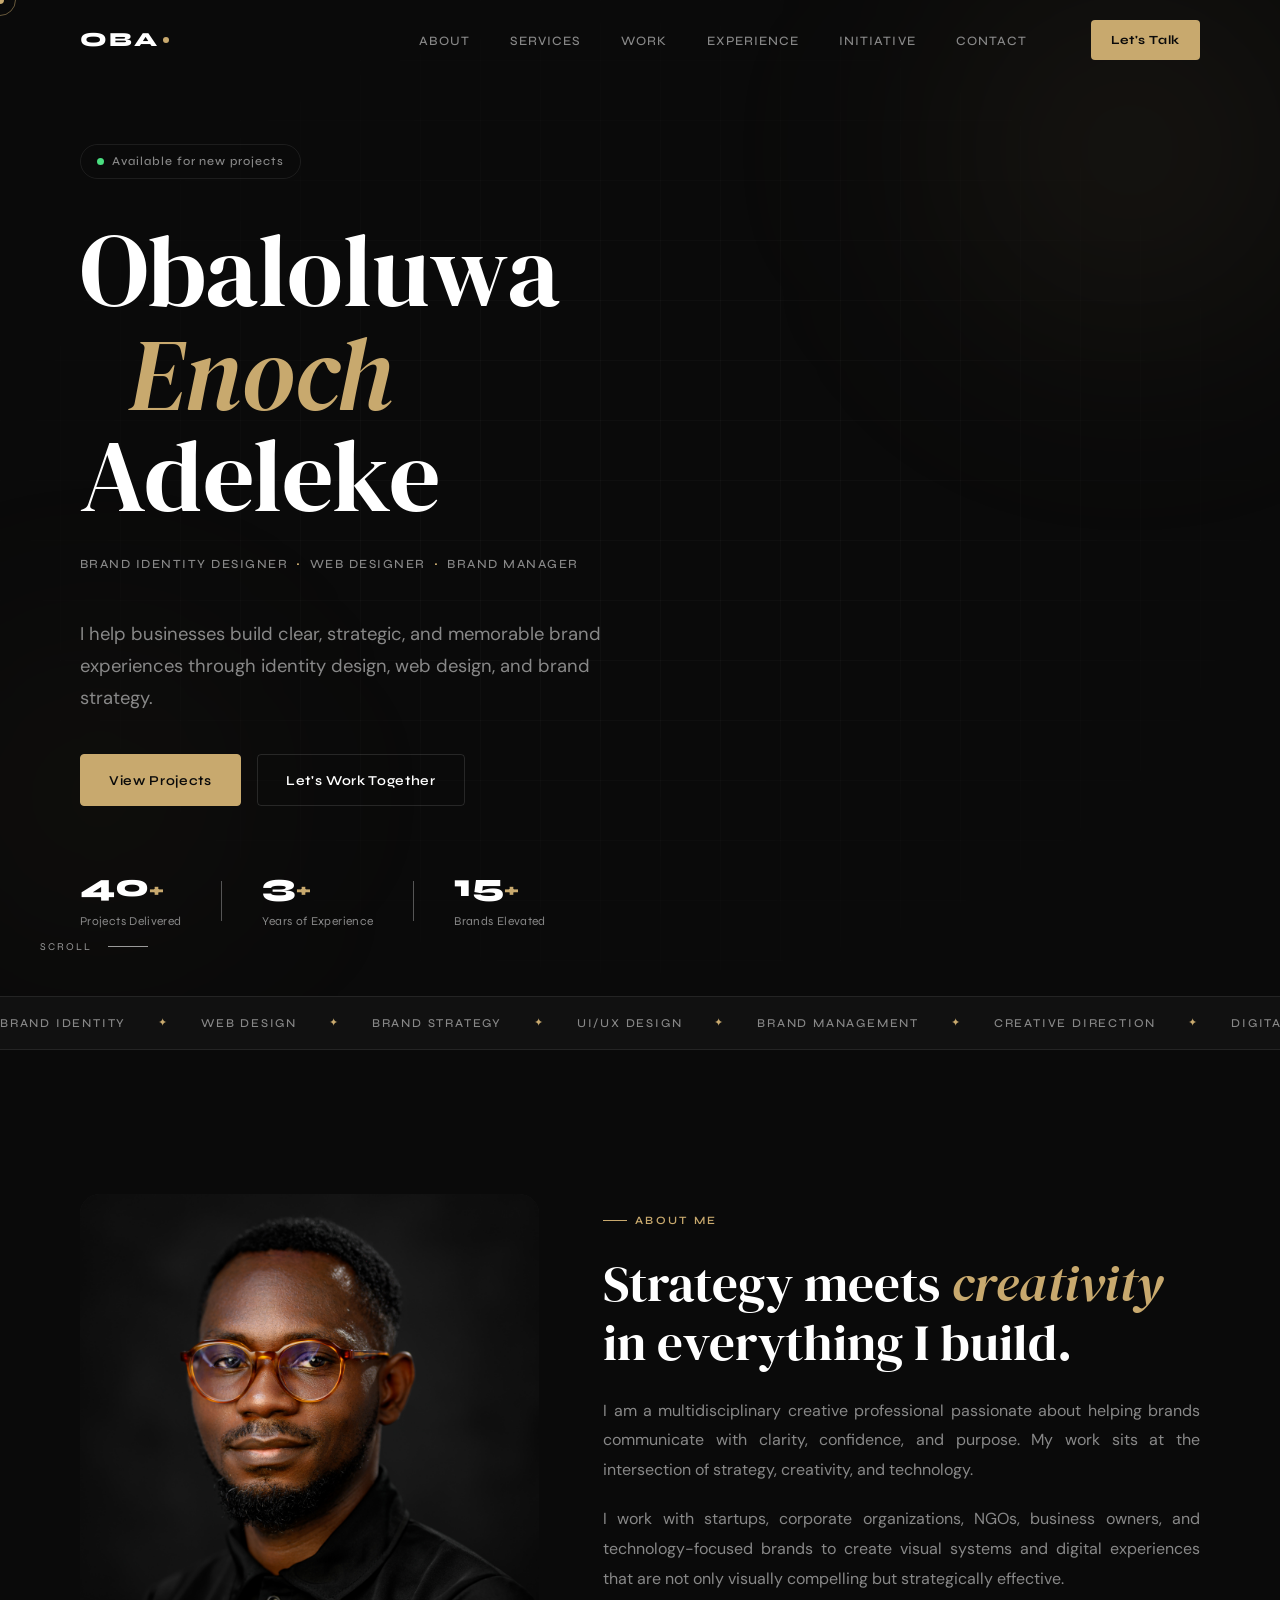
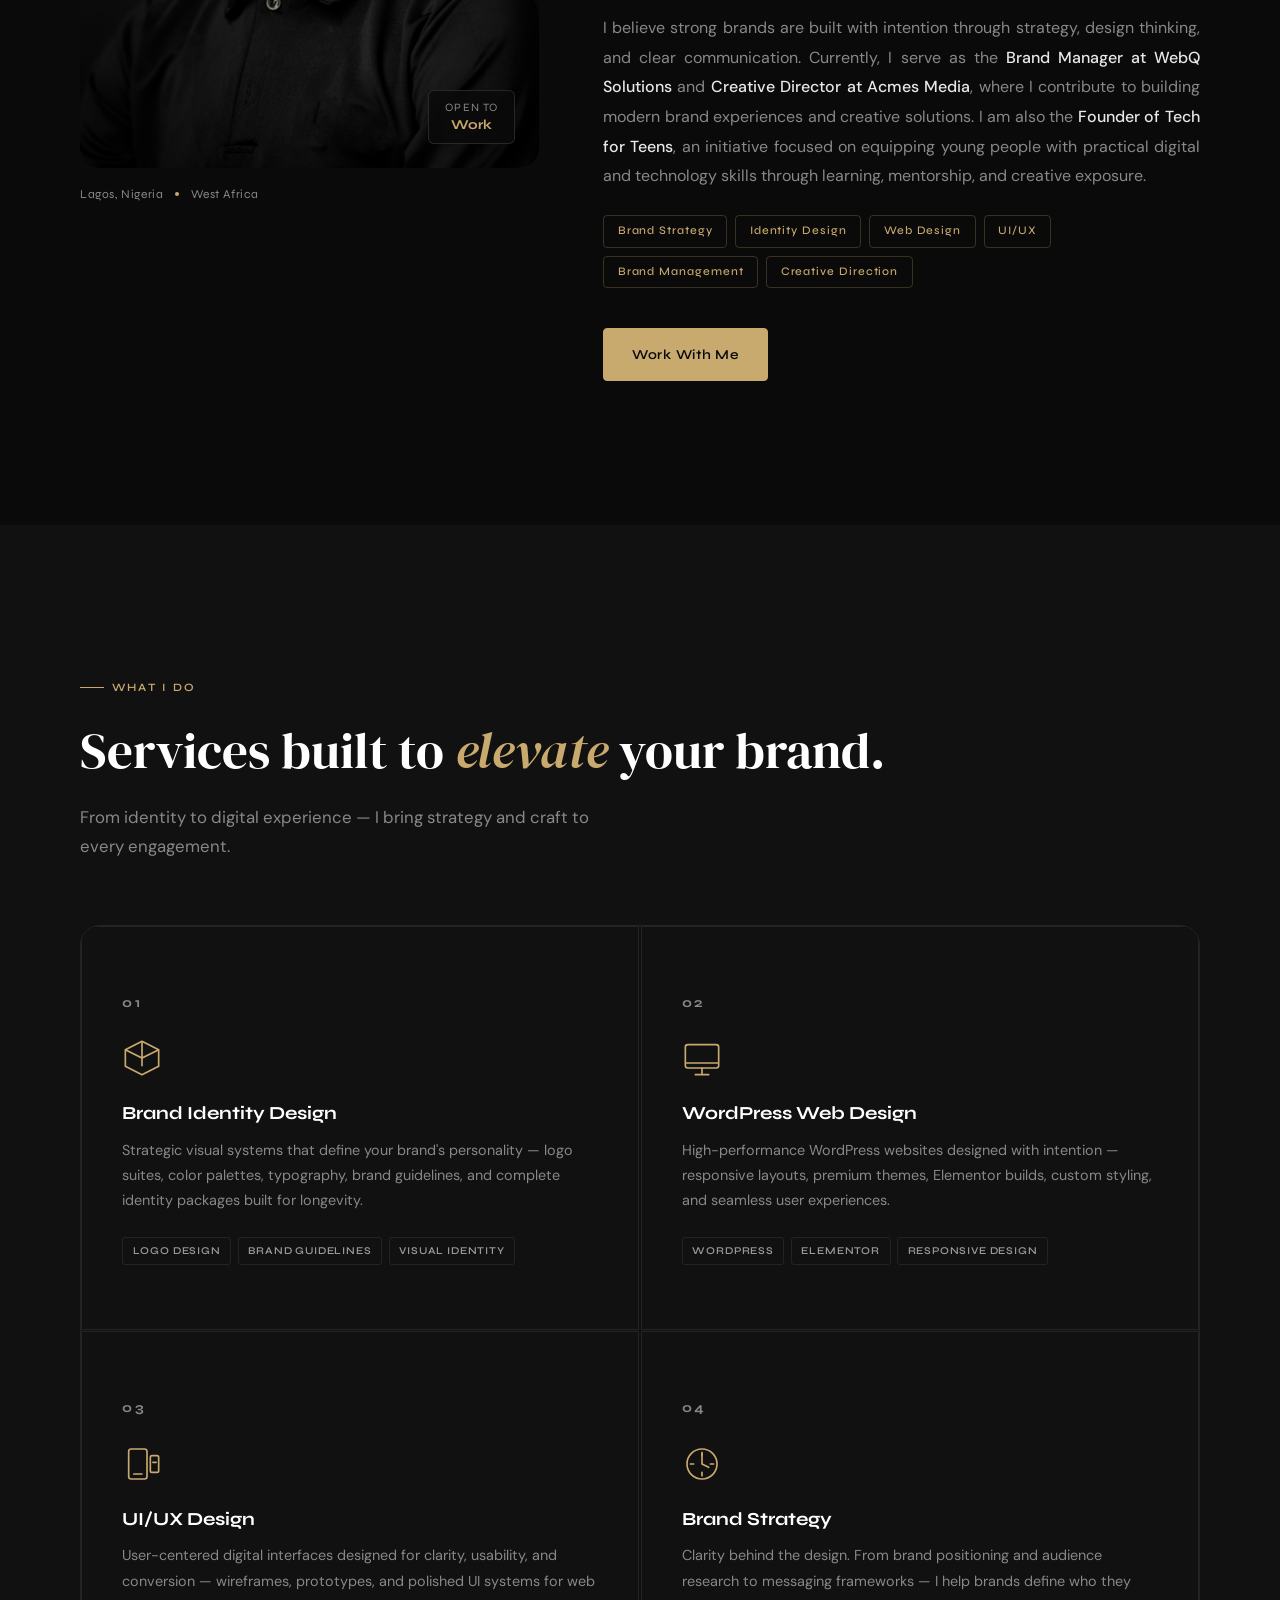
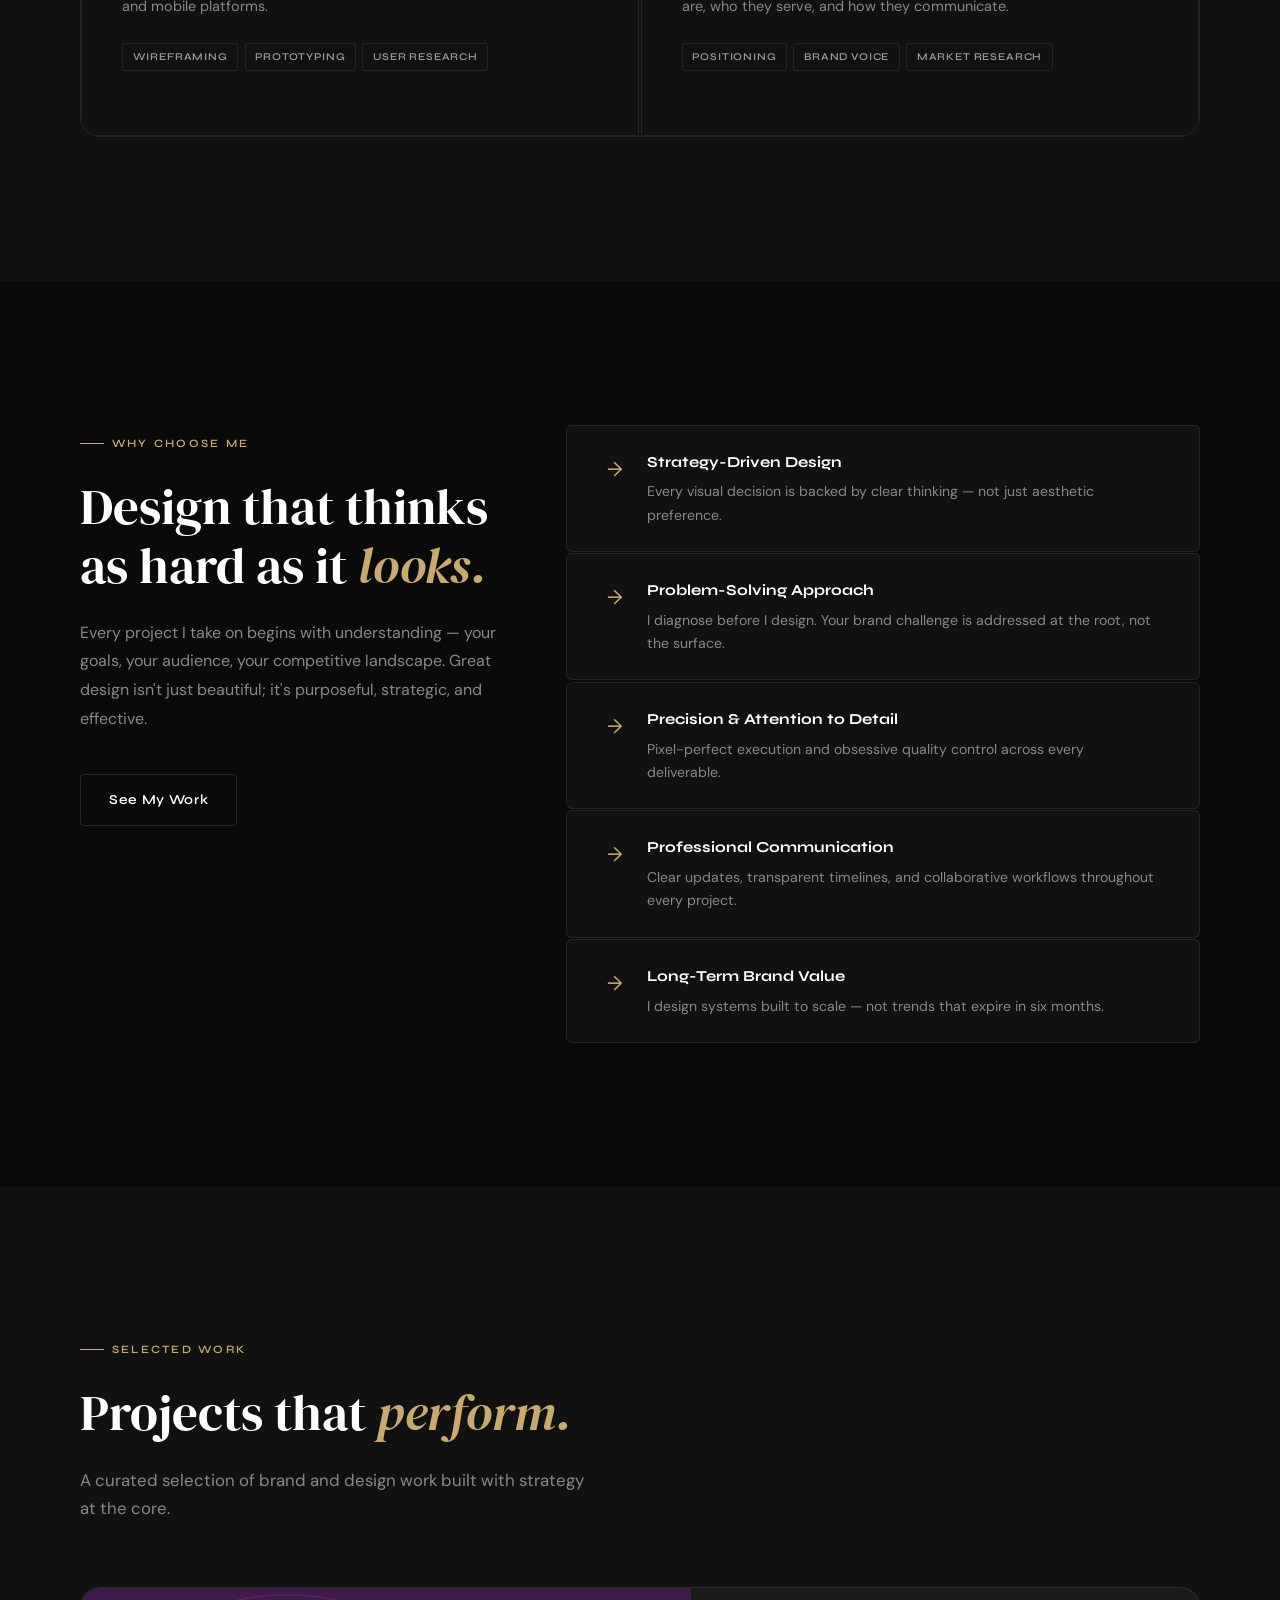
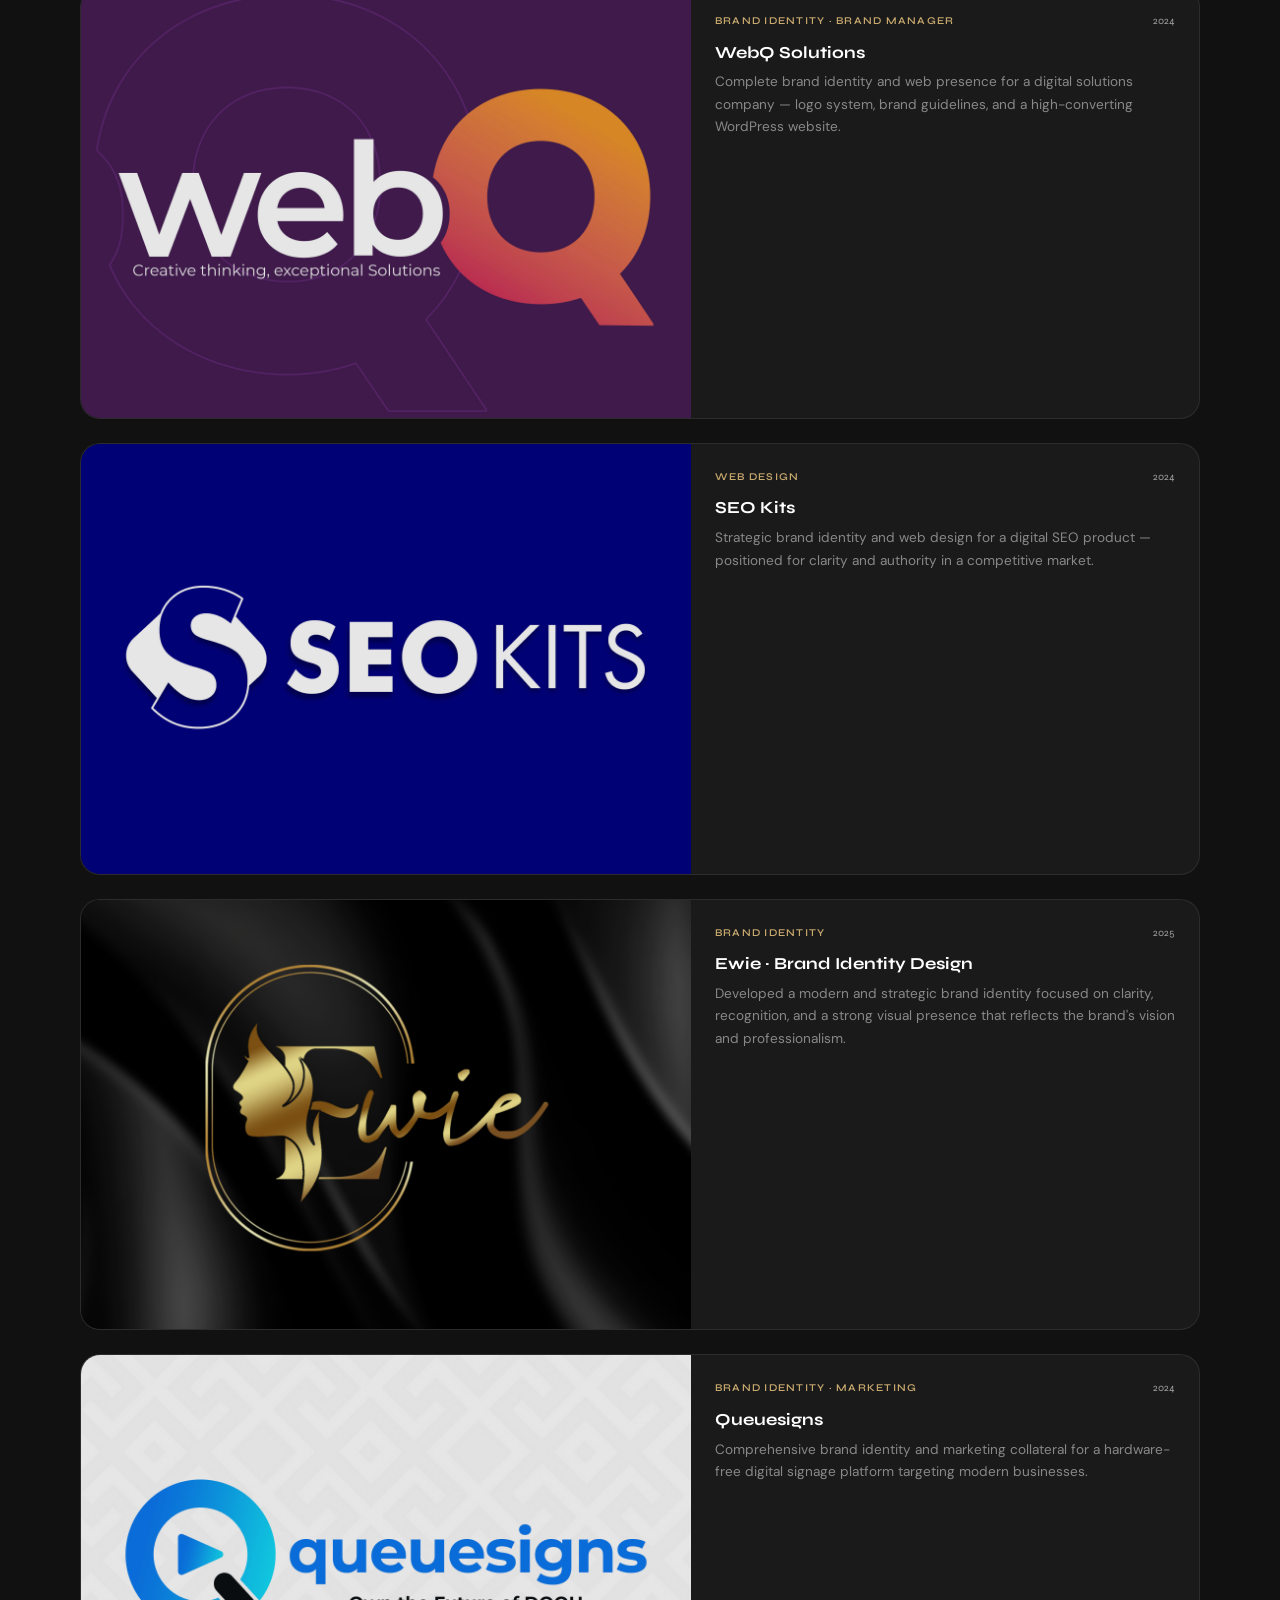
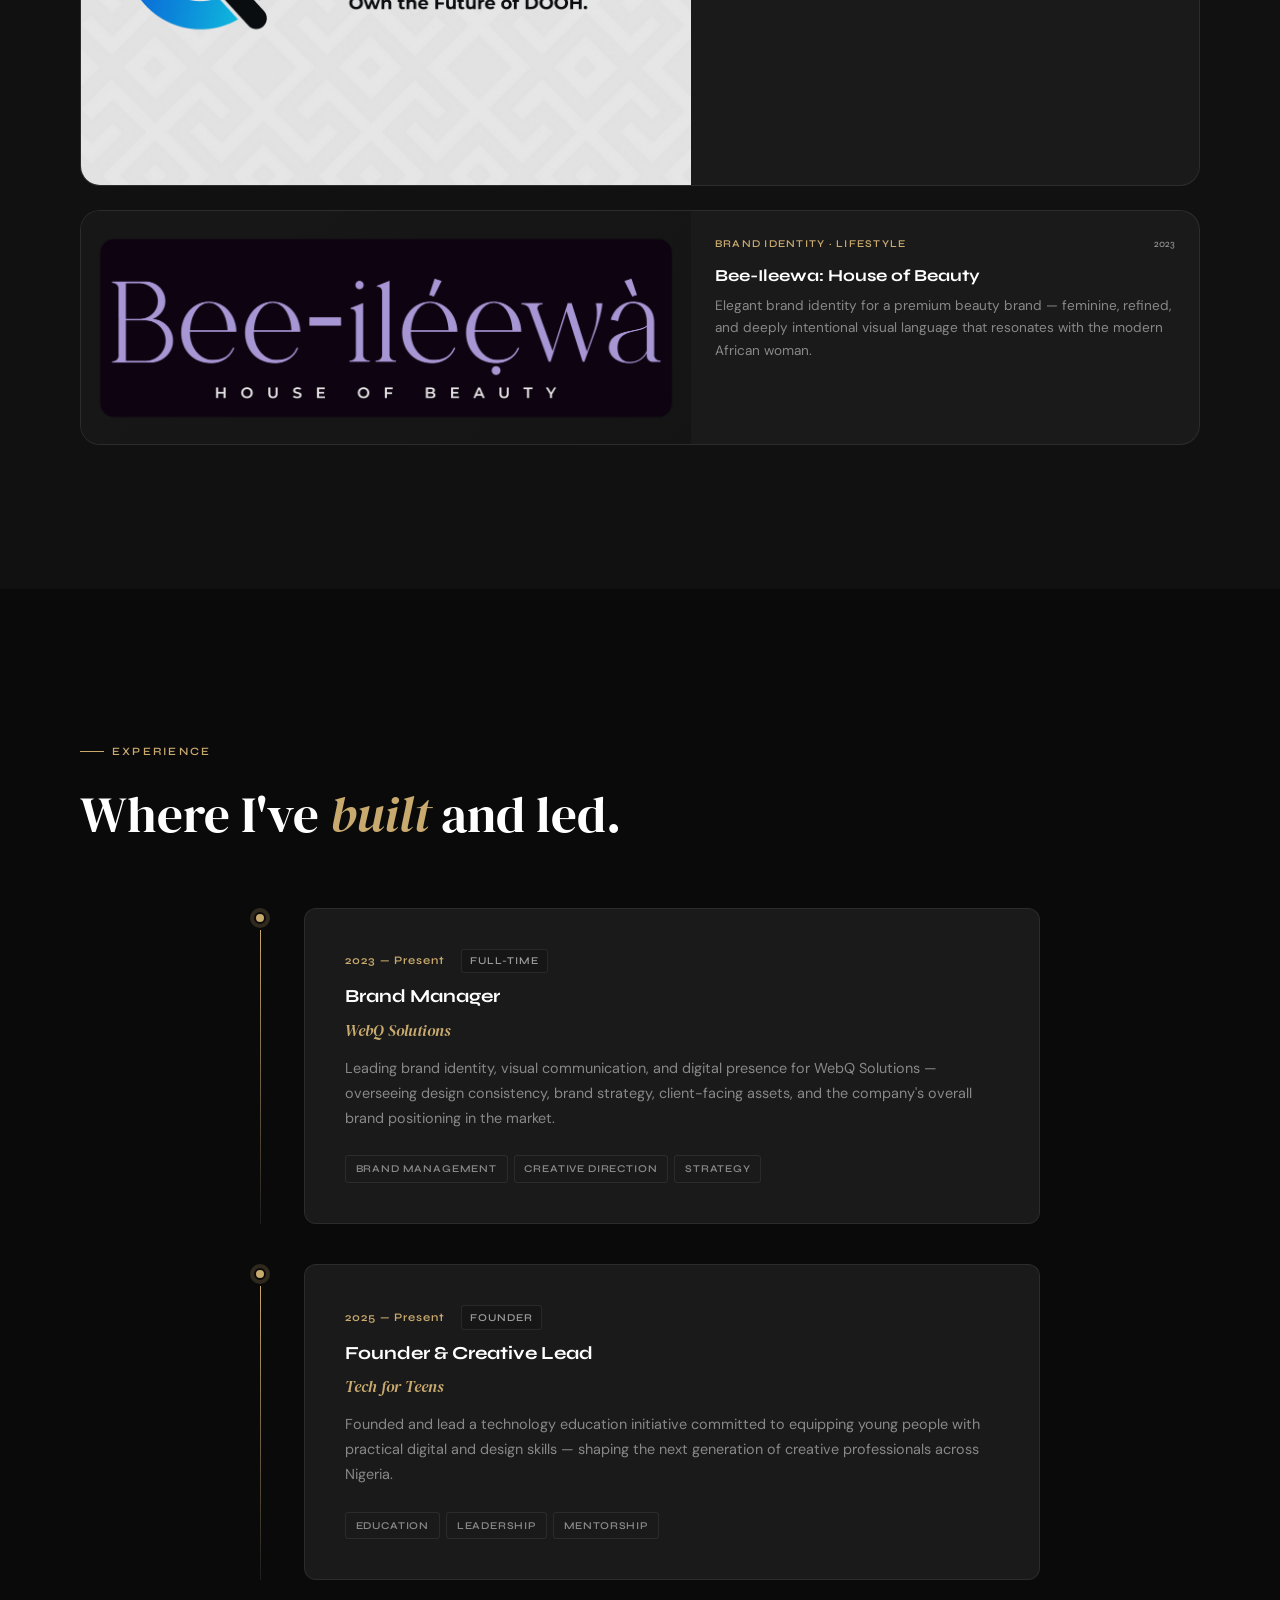
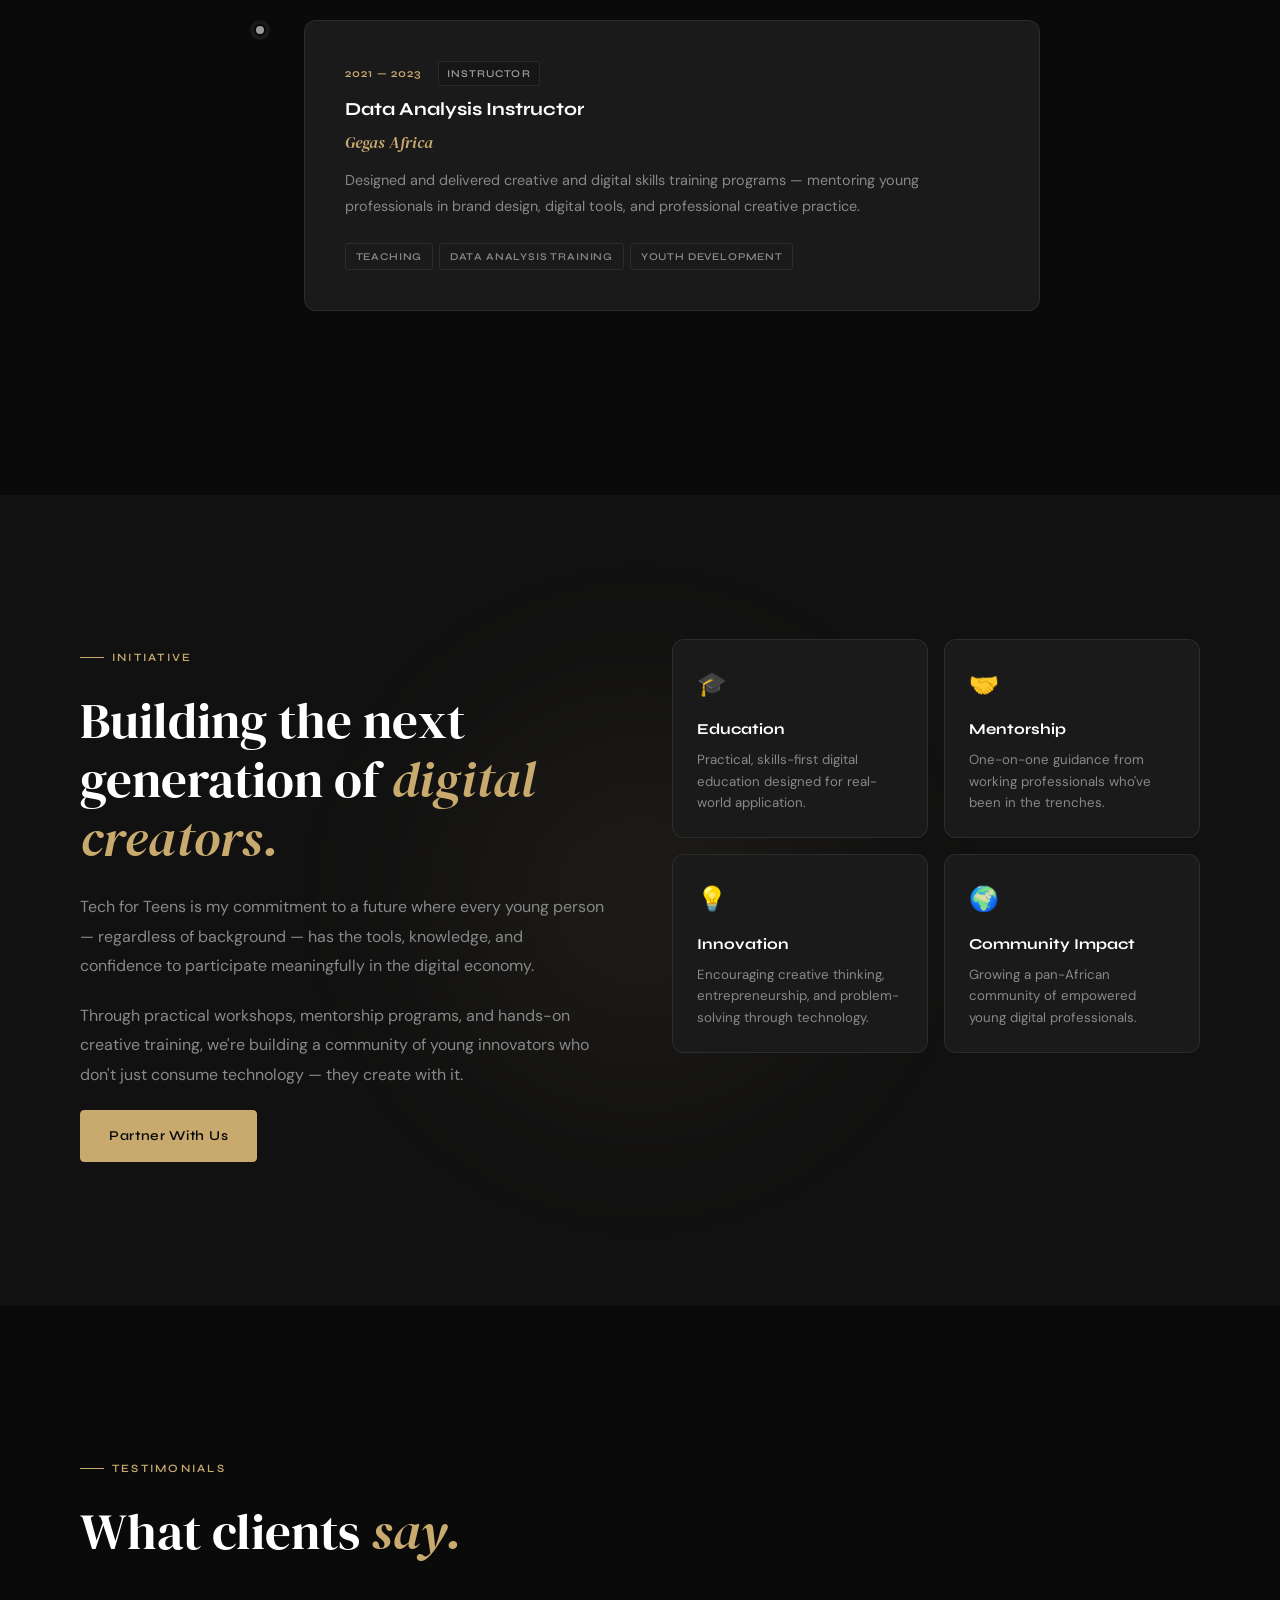
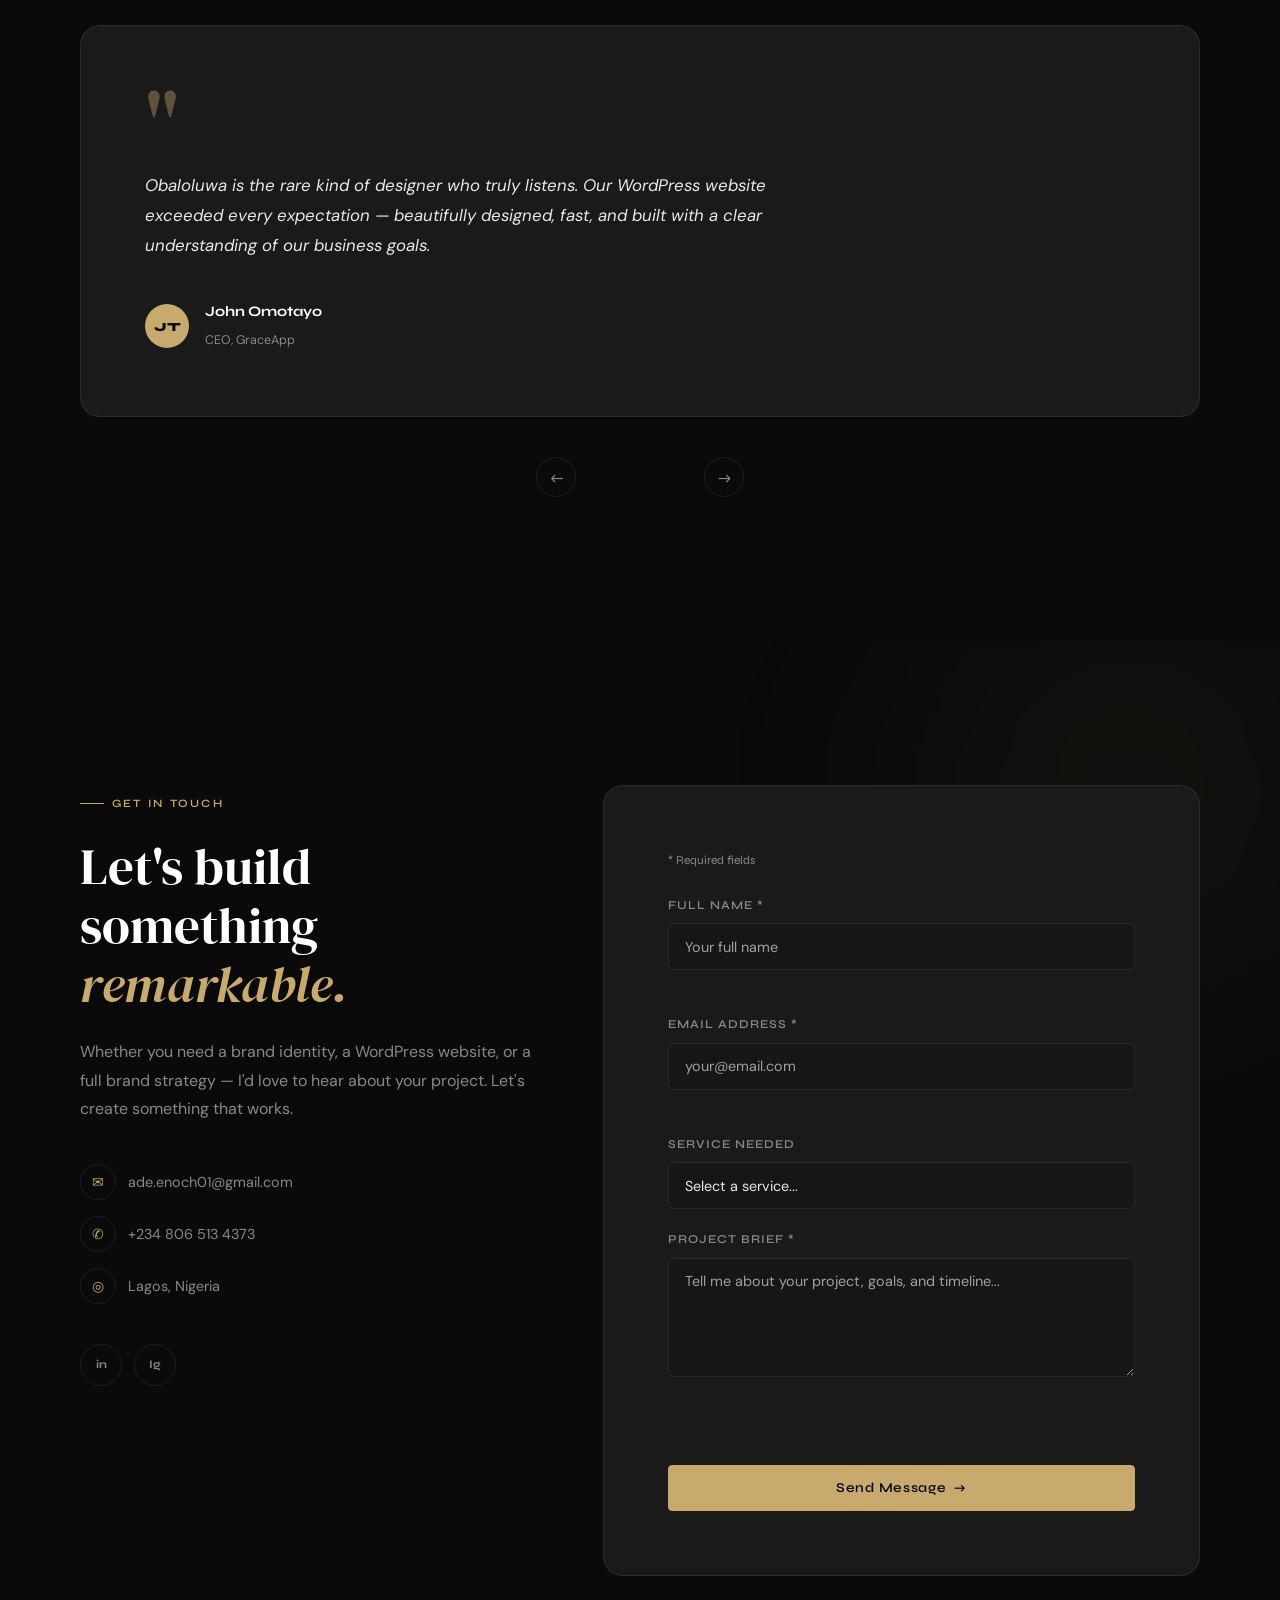
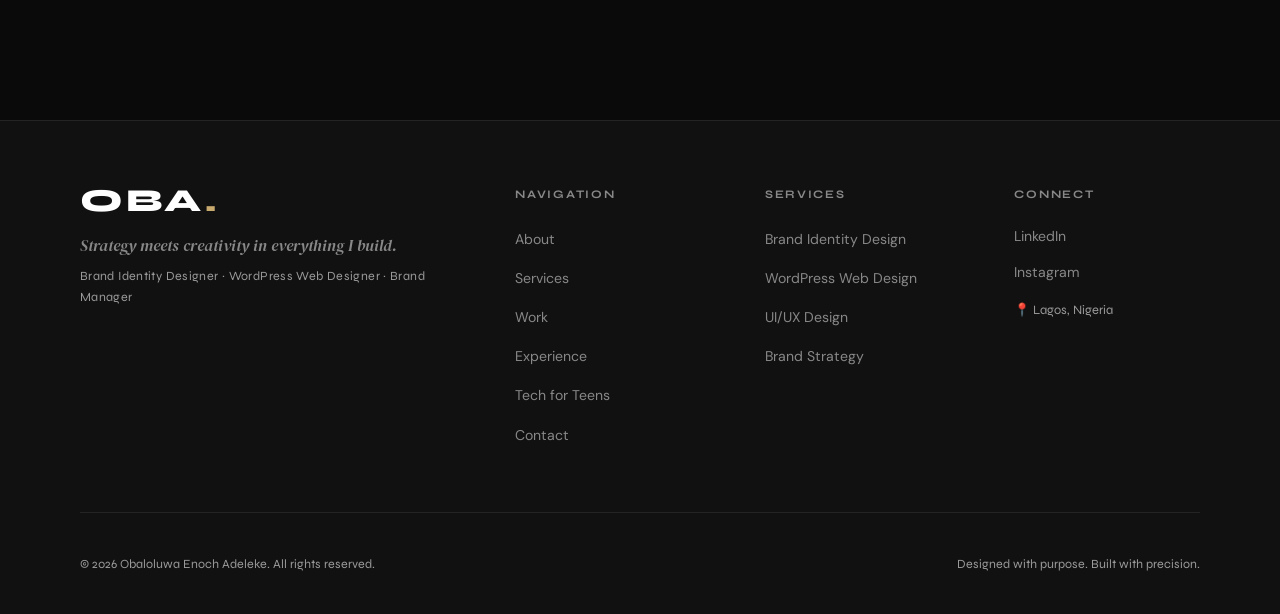
==== commit 51a3bddb: "Add files via upload" ====
--- a/index.html
+++ b/index.html
@@ -3,9 +3,40 @@
 <head>
   <meta charset="UTF-8" />
   <meta name="viewport" content="width=device-width, initial-scale=1.0" />
-  <meta name="description" content="Obaloluwa Enoch Adeleke — Brand Identity Designer, WordPress Web Designer & Brand Manager. Helping businesses build clear, strategic, and memorable brand experiences." />
+
+  <!-- SEO: Updated meta description (A-section fix) -->
+  <meta name="description" content="Brand identity, WordPress web design and brand strategy for ambitious businesses in Lagos and across Africa. Clear, strategic, memorable brand work by Obaloluwa Adeleke." />
   <meta name="author" content="Obaloluwa Enoch Adeleke" />
+
+  <!-- Theme colour -->
+  <meta name="theme-color" content="#0a0a0a">
+
   <title>Obaloluwa Enoch Adeleke — Brand & Design Strategist</title>
+
+  <!-- Open Graph tags -->
+  <!-- TODO: update to custom domain -->
+  <meta property="og:type" content="website" />
+  <meta property="og:url" content="https://obaloluwaadeleke.github.io/portfolio/" />
+  <meta property="og:title" content="Obaloluwa Adeleke — Brand & WordPress Designer in Lagos" />
+  <meta property="og:description" content="Brand identity, Web web design and brand strategy for ambitious businesses in Lagos and across Africa." />
+  <meta property="og:image" content="https://obaloluwaadeleke.github.io/portfolio/media/og-image.jpg" /><!-- TODO: create this asset -->
+  <meta property="og:image:width" content="1200" />
+  <meta property="og:image:height" content="630" />
+  <meta property="og:locale" content="en_NG" />
+  <meta property="og:site_name" content="Obaloluwa Adeleke Portfolio" />
+
+  <!-- Twitter Card tags -->
+  <meta name="twitter:card" content="summary_large_image" />
+  <meta name="twitter:title" content="Obaloluwa Adeleke — Brand & Web Designer in Lagos" />
+  <meta name="twitter:description" content="Brand identity, Web web design and brand strategy for ambitious businesses in Lagos and across Africa." />
+  <meta name="twitter:image" content="https://obaloluwaadeleke.github.io/portfolio/media/og-image.jpg" /><!-- TODO: create this asset -->
+
+  <!-- Favicon links -->
+  <!-- TODO: create this asset -->
+  <link rel="icon" type="image/svg+xml" href="/portfolio/favicon.svg" />
+  <!-- TODO: create this asset -->
+  <link rel="apple-touch-icon" sizes="180x180" href="/portfolio/apple-touch-icon.png" />
+  <link rel="manifest" href="/portfolio/site.webmanifest" />
 
   <!-- Google Fonts -->
   <link rel="preconnect" href="https://fonts.googleapis.com" />
@@ -16,6 +47,9 @@
   <link rel="stylesheet" href="style.css" />
 </head>
 <body>
+
+  <!-- A3: Skip link — first child of body -->
+  <a href="#main" class="skip-link">Skip to main content</a>
 
   <!-- ========================= PRELOADER ========================= -->
   <div class="preloader" id="preloader">
@@ -48,29 +82,31 @@
 
       <a href="#contact" class="btn btn--nav">Let's Talk</a>
 
-      <button class="nav__burger" id="nav-burger" aria-label="Toggle navigation">
+      <!-- A4: Updated burger with dialog-pattern aria attributes -->
+      <button class="nav__burger" id="nav-burger" aria-label="Open menu" aria-expanded="false" aria-controls="mobile-nav">
         <span></span><span></span><span></span>
       </button>
     </nav>
+
+    <!-- A23: Mobile nav moved inside header; A4: dialog role + hidden -->
+    <div class="mobile-nav" id="mobile-nav" role="dialog" aria-modal="true" aria-label="Site navigation" hidden>
+      <ul class="mobile-nav__list">
+        <li><a href="#about" class="mobile-nav__link">About</a></li>
+        <li><a href="#services" class="mobile-nav__link">Services</a></li>
+        <li><a href="#projects" class="mobile-nav__link">Work</a></li>
+        <li><a href="#experience" class="mobile-nav__link">Experience</a></li>
+        <li><a href="#tech-for-teens" class="mobile-nav__link">Initiative</a></li>
+        <li><a href="#contact" class="mobile-nav__link">Contact</a></li>
+      </ul>
+      <div class="mobile-nav__footer">
+        <p>Brand Manager · WebQ Solutions</p>
+        <p>Founder · Tech for Teens</p>
+      </div>
+    </div>
   </header>
 
-  <!-- Mobile Nav Overlay -->
-  <div class="mobile-nav" id="mobile-nav">
-    <ul class="mobile-nav__list">
-      <li><a href="#about" class="mobile-nav__link">About</a></li>
-      <li><a href="#services" class="mobile-nav__link">Services</a></li>
-      <li><a href="#projects" class="mobile-nav__link">Work</a></li>
-      <li><a href="#experience" class="mobile-nav__link">Experience</a></li>
-      <li><a href="#tech-for-teens" class="mobile-nav__link">Initiative</a></li>
-      <li><a href="#contact" class="mobile-nav__link">Contact</a></li>
-    </ul>
-    <div class="mobile-nav__footer">
-      <p>Brand Manager · WebQ Solutions</p>
-      <p>Founder · Tech for Teens</p>
-    </div>
-  </div>
-
-  <main>
+  <!-- A3: id="main" on main element -->
+  <main id="main">
 
     <!-- ========================= HERO SECTION ========================= -->
     <section class="hero" id="home">
@@ -80,6 +116,7 @@
 
       <div class="container hero__container">
         <div class="hero__tag reveal">
+          <!-- A17: hero__tag-dot animation gated via CSS media query -->
           <span class="hero__tag-dot"></span>
           Available for new projects
         </div>
@@ -93,7 +130,7 @@
         <div class="hero__roles reveal">
           <span class="hero__role">Brand Identity Designer</span>
           <span class="hero__role-sep">·</span>
-          <span class="hero__role">WordPress Web Designer</span>
+          <span class="hero__role">Web Designer</span>
           <span class="hero__role-sep">·</span>
           <span class="hero__role">Brand Manager</span>
         </div>
@@ -174,7 +211,8 @@
           <!-- Left: Image -->
           <div class="about__image-wrap reveal">
             <div class="about__image-frame">
-              <img src="media/profile/headshot.jpg" alt="Obaloluwa Enoch Adeleke — Brand Designer" class="about__image" />
+              <!-- A22: Updated descriptive alt text -->
+              <img src="media/profile/headshot.jpg" alt="Portrait photo of Obaloluwa Enoch Adeleke" class="about__image" />
               <div class="about__image-badge">
                 <span>Open to</span>
                 <strong>Work</strong>
@@ -194,20 +232,20 @@
               Strategy meets <em>creativity</em> in everything I build.
             </h2>
 
-            <p class="about__text reveal">
+            <p class="about__text reveal" style="text-align: justify;">
               I am a multidisciplinary creative professional passionate about helping brands communicate with clarity, confidence, and purpose. My work sits at the intersection of strategy, creativity, and technology.
             </p>
-            <p class="about__text reveal">
+            <p class="about__text reveal" style="text-align: justify;">
               I work with startups, corporate organizations, NGOs, business owners, and technology-focused brands to create visual systems and digital experiences that are not only visually compelling but strategically effective.
             </p>
-            <p class="about__text reveal">
-              I believe strong brands are built intentionally — through strategy, design thinking, and purposeful communication. I currently serve as <strong>Brand Manager at WebQ Solutions</strong> and <strong>Founder of Tech for Teens</strong>, a technology initiative focused on equipping young people with practical digital and technology skills.
+            <p class="about__text reveal" style="text-align: justify;">
+              I believe strong brands are built with intention through strategy, design thinking, and clear communication. Currently, I serve as the <strong>Brand Manager at WebQ Solutions</strong> and <strong>Creative Director at Acmes Media</strong>, where I contribute to building modern brand experiences and creative solutions. I am also the <strong>Founder of Tech for Teens</strong>, an initiative focused on equipping young people with practical digital and technology skills through learning, mentorship, and creative exposure.
             </p>
 
             <div class="about__tags reveal">
               <span class="about__tag">Brand Strategy</span>
               <span class="about__tag">Identity Design</span>
-              <span class="about__tag">WordPress</span>
+              <span class="about__tag">Web Design</span>
               <span class="about__tag">UI/UX</span>
               <span class="about__tag">Brand Management</span>
               <span class="about__tag">Creative Direction</span>
@@ -231,10 +269,12 @@
 
         <div class="services__grid">
 
-          <div class="service-card reveal">
+          <!-- A7: Added unique id for footer deep-link -->
+          <div class="service-card reveal" id="service-brand-identity">
             <div class="service-card__number">01</div>
+            <!-- A22: aria-hidden on decorative SVG -->
             <div class="service-card__icon">
-              <svg viewBox="0 0 48 48" fill="none" xmlns="http://www.w3.org/2000/svg"><path d="M24 4L4 14v20l20 10 20-10V14L24 4z" stroke="currentColor" stroke-width="2" stroke-linejoin="round"/><path d="M24 4v30M4 14l20 10 20-10" stroke="currentColor" stroke-width="2"/></svg>
+              <svg viewBox="0 0 48 48" fill="none" xmlns="http://www.w3.org/2000/svg" aria-hidden="true"><path d="M24 4L4 14v20l20 10 20-10V14L24 4z" stroke="currentColor" stroke-width="2" stroke-linejoin="round"/><path d="M24 4v30M4 14l20 10 20-10" stroke="currentColor" stroke-width="2"/></svg>
             </div>
             <h3 class="service-card__title">Brand Identity Design</h3>
             <p class="service-card__desc">Strategic visual systems that define your brand's personality — logo suites, color palettes, typography, brand guidelines, and complete identity packages built for longevity.</p>
@@ -245,10 +285,12 @@
             </div>
           </div>
 
-          <div class="service-card reveal">
+          <!-- A7: Added unique id for footer deep-link -->
+          <div class="service-card reveal" id="service-wordpress">
             <div class="service-card__number">02</div>
+            <!-- A22: aria-hidden on decorative SVG -->
             <div class="service-card__icon">
-              <svg viewBox="0 0 48 48" fill="none" xmlns="http://www.w3.org/2000/svg"><rect x="4" y="8" width="40" height="28" rx="3" stroke="currentColor" stroke-width="2"/><path d="M16 44h16M24 36v8" stroke="currentColor" stroke-width="2" stroke-linecap="round"/><path d="M4 30h40" stroke="currentColor" stroke-width="2"/></svg>
+              <svg viewBox="0 0 48 48" fill="none" xmlns="http://www.w3.org/2000/svg" aria-hidden="true"><rect x="4" y="8" width="40" height="28" rx="3" stroke="currentColor" stroke-width="2"/><path d="M16 44h16M24 36v8" stroke="currentColor" stroke-width="2" stroke-linecap="round"/><path d="M4 30h40" stroke="currentColor" stroke-width="2"/></svg>
             </div>
             <h3 class="service-card__title">WordPress Web Design</h3>
             <p class="service-card__desc">High-performance WordPress websites designed with intention — responsive layouts, premium themes, Elementor builds, custom styling, and seamless user experiences.</p>
@@ -259,10 +301,13 @@
             </div>
           </div>
 
-          <div class="service-card reveal">
+          <!-- A7: Added unique id for footer deep-link -->
+          <!-- NOTE: No service-brand-strategy card exists for "UI/UX"; using service-uiux id here -->
+          <div class="service-card reveal" id="service-brand-strategy">
             <div class="service-card__number">03</div>
+            <!-- A22: aria-hidden on decorative SVG -->
             <div class="service-card__icon">
-              <svg viewBox="0 0 48 48" fill="none" xmlns="http://www.w3.org/2000/svg"><rect x="8" y="6" width="22" height="36" rx="3" stroke="currentColor" stroke-width="2"/><rect x="34" y="14" width="10" height="20" rx="2" stroke="currentColor" stroke-width="2"/><path d="M14 36h10M37 22h4" stroke="currentColor" stroke-width="2" stroke-linecap="round"/></svg>
+              <svg viewBox="0 0 48 48" fill="none" xmlns="http://www.w3.org/2000/svg" aria-hidden="true"><rect x="8" y="6" width="22" height="36" rx="3" stroke="currentColor" stroke-width="2"/><rect x="34" y="14" width="10" height="20" rx="2" stroke="currentColor" stroke-width="2"/><path d="M14 36h10M37 22h4" stroke="currentColor" stroke-width="2" stroke-linecap="round"/></svg>
             </div>
             <h3 class="service-card__title">UI/UX Design</h3>
             <p class="service-card__desc">User-centered digital interfaces designed for clarity, usability, and conversion — wireframes, prototypes, and polished UI systems for web and mobile platforms.</p>
@@ -273,10 +318,12 @@
             </div>
           </div>
 
-          <div class="service-card reveal">
+          <!-- A7: Added unique id for footer deep-link -->
+          <div class="service-card reveal" id="service-creative-direction">
             <div class="service-card__number">04</div>
+            <!-- A22: aria-hidden on decorative SVG -->
             <div class="service-card__icon">
-              <svg viewBox="0 0 48 48" fill="none" xmlns="http://www.w3.org/2000/svg"><circle cx="24" cy="24" r="18" stroke="currentColor" stroke-width="2"/><path d="M24 12v12l8 4" stroke="currentColor" stroke-width="2" stroke-linecap="round" stroke-linejoin="round"/><path d="M10 24h4M34 24h4M24 10v4M24 34v4" stroke="currentColor" stroke-width="2" stroke-linecap="round"/></svg>
+              <svg viewBox="0 0 48 48" fill="none" xmlns="http://www.w3.org/2000/svg" aria-hidden="true"><circle cx="24" cy="24" r="18" stroke="currentColor" stroke-width="2"/><path d="M24 12v12l8 4" stroke="currentColor" stroke-width="2" stroke-linecap="round" stroke-linejoin="round"/><path d="M10 24h4M34 24h4M24 10v4M24 34v4" stroke="currentColor" stroke-width="2" stroke-linecap="round"/></svg>
             </div>
             <h3 class="service-card__title">Brand Strategy</h3>
             <p class="service-card__desc">Clarity behind the design. From brand positioning and audience research to messaging frameworks — I help brands define who they are, who they serve, and how they communicate.</p>
@@ -304,38 +351,39 @@
           </div>
 
           <div class="why__right">
+            <!-- A5: h4 → h3 in .why-item elements -->
             <div class="why-item reveal">
               <div class="why-item__icon">→</div>
               <div>
-                <h4>Strategy-Driven Design</h4>
+                <h3>Strategy-Driven Design</h3>
                 <p>Every visual decision is backed by clear thinking — not just aesthetic preference.</p>
               </div>
             </div>
             <div class="why-item reveal">
               <div class="why-item__icon">→</div>
               <div>
-                <h4>Problem-Solving Approach</h4>
+                <h3>Problem-Solving Approach</h3>
                 <p>I diagnose before I design. Your brand challenge is addressed at the root, not the surface.</p>
               </div>
             </div>
             <div class="why-item reveal">
               <div class="why-item__icon">→</div>
               <div>
-                <h4>Precision & Attention to Detail</h4>
+                <h3>Precision &amp; Attention to Detail</h3>
                 <p>Pixel-perfect execution and obsessive quality control across every deliverable.</p>
               </div>
             </div>
             <div class="why-item reveal">
               <div class="why-item__icon">→</div>
               <div>
-                <h4>Professional Communication</h4>
+                <h3>Professional Communication</h3>
                 <p>Clear updates, transparent timelines, and collaborative workflows throughout every project.</p>
               </div>
             </div>
             <div class="why-item reveal">
               <div class="why-item__icon">→</div>
               <div>
-                <h4>Long-Term Brand Value</h4>
+                <h3>Long-Term Brand Value</h3>
                 <p>I design systems built to scale — not trends that expire in six months.</p>
               </div>
             </div>
@@ -357,94 +405,107 @@
         <div class="projects__grid">
 
           <!-- Project 1 -->
-          <article class="project-card project-card--large reveal">
-            <div class="project-card__image-wrap">
-              <img src="media/projects/webq.jpg" alt="WebQ Solutions Inc. — Brand Manager" class="project-card__image" />
-              <div class="project-card__overlay">
-                <span class="project-card__view">View Project ↗</span>
-              </div>
-            </div>
-            <div class="project-card__info">
-              <div class="project-card__meta">
-                <span class="project-card__cat">Brand Identity · Brand Manager</span>
-                <span class="project-card__year">2024</span>
-              </div>
-              <h3 class="project-card__title">WebQ Solutions</h3>
-              <p class="project-card__desc">Complete brand identity and web presence for a digital solutions company — logo system, brand guidelines, and a high-converting WordPress website.</p>
-            </div>
-          </article>
+          <!-- A2: Wrapped in project-card-link; placeholder href until case study page exists -->
+          <a href="#projects" class="project-card-link">
+            <article class="project-card project-card--large reveal">
+              <div class="project-card__image-wrap">
+                <!-- A22: Descriptive alt text -->
+                <img src="media/projects/webq.jpg" alt="WebQ Solutions brand identity — logo on dark background" class="project-card__image" />
+                <div class="project-card__overlay">
+                  <span class="project-card__view">View Project ↗</span>
+                </div>
+              </div>
+              <div class="project-card__info">
+                <div class="project-card__meta">
+                  <span class="project-card__cat">Brand Identity · Brand Manager</span>
+                  <span class="project-card__year">2024</span>
+                </div>
+                <!-- A2: visually-hidden screen reader text -->
+                <h3 class="project-card__title">WebQ Solutions<span class="visually-hidden"> — View case study</span></h3>
+                <p class="project-card__desc">Complete brand identity and web presence for a digital solutions company — logo system, brand guidelines, and a high-converting WordPress website.</p>
+              </div>
+            </article>
+          </a>
 
           <!-- Project 2 -->
-          <article class="project-card reveal">
-            <div class="project-card__image-wrap">
-              <img src="media/projects/seokits.jpg" alt="SEO Kits — Web Design" class="project-card__image" />
-              <div class="project-card__overlay">
-                <span class="project-card__view">View Project ↗</span>
-              </div>
-            </div>
-            <div class="project-card__info">
-              <div class="project-card__meta">
-                <span class="project-card__cat">Web Design</span>
-                <span class="project-card__year">2024</span>
-              </div>
-              <h3 class="project-card__title">SEO Kits</h3>
-              <p class="project-card__desc">Strategic brand identity and web design for a digital SEO product — positioned for clarity and authority in a competitive market.</p>
-            </div>
-          </article>
+          <a href="#projects" class="project-card-link">
+            <article class="project-card reveal">
+              <div class="project-card__image-wrap">
+                <img src="media/projects/seokits.jpg" alt="SEO Kits — web design and brand identity on white background" class="project-card__image" />
+                <div class="project-card__overlay">
+                  <span class="project-card__view">View Project ↗</span>
+                </div>
+              </div>
+              <div class="project-card__info">
+                <div class="project-card__meta">
+                  <span class="project-card__cat">Web Design</span>
+                  <span class="project-card__year">2024</span>
+                </div>
+                <h3 class="project-card__title">SEO Kits<span class="visually-hidden"> — View case study</span></h3>
+                <p class="project-card__desc">Strategic brand identity and web design for a digital SEO product — positioned for clarity and authority in a competitive market.</p>
+              </div>
+            </article>
+          </a>
 
           <!-- Project 3 -->
-          <article class="project-card reveal">
-            <div class="project-card__image-wrap">
-              <img src="media/projects/ewie.jpg" alt="Ewie Project" class="project-card__image" />
-              <div class="project-card__overlay">
-                <span class="project-card__view">View Project ↗</span>
-              </div>
-            </div>
-            <div class="project-card__info">
-              <div class="project-card__meta">
-                <span class="project-card__cat">Brand Identity</span>
-                <span class="project-card__year">2025</span>
-              </div>
-              <h3 class="project-card__title">Ewie · Brand Identity Design</h3>
-              <p class="project-card__desc">Developed a modern and strategic brand identity focused on clarity, recognition, and a strong visual presence that reflects the brand’s vision and professionalism.</p>
-            </div>
-          </article>
+          <a href="#projects" class="project-card-link">
+            <article class="project-card reveal">
+              <div class="project-card__image-wrap">
+                <img src="media/projects/ewie.jpg" alt="Ewie brand identity — logo mark on neutral background" class="project-card__image" />
+                <div class="project-card__overlay">
+                  <span class="project-card__view">View Project ↗</span>
+                </div>
+              </div>
+              <div class="project-card__info">
+                <div class="project-card__meta">
+                  <span class="project-card__cat">Brand Identity</span>
+                  <span class="project-card__year">2025</span>
+                </div>
+                <h3 class="project-card__title">Ewie · Brand Identity Design<span class="visually-hidden"> — View case study</span></h3>
+                <p class="project-card__desc">Developed a modern and strategic brand identity focused on clarity, recognition, and a strong visual presence that reflects the brand's vision and professionalism.</p>
+              </div>
+            </article>
+          </a>
 
           <!-- Project 4 -->
-          <article class="project-card reveal">
-            <div class="project-card__image-wrap">
-              <img src="media/projects/queuesigns.jpg" alt="Queuesigns — Digital Signage Brand" class="project-card__image" />
-              <div class="project-card__overlay">
-                <span class="project-card__view">View Project ↗</span>
-              </div>
-            </div>
-            <div class="project-card__info">
-              <div class="project-card__meta">
-                <span class="project-card__cat">Brand Identity · Marketing</span>
-                <span class="project-card__year">2024</span>
-              </div>
-              <h3 class="project-card__title">Queuesigns</h3>
-              <p class="project-card__desc">Comprehensive brand identity and marketing collateral for a hardware-free digital signage platform targeting modern businesses.</p>
-            </div>
-          </article>
+          <a href="#projects" class="project-card-link">
+            <article class="project-card reveal">
+              <div class="project-card__image-wrap">
+                <img src="media/projects/queuesigns.jpg" alt="Queuesigns digital signage brand — marketing collateral mockup" class="project-card__image" />
+                <div class="project-card__overlay">
+                  <span class="project-card__view">View Project ↗</span>
+                </div>
+              </div>
+              <div class="project-card__info">
+                <div class="project-card__meta">
+                  <span class="project-card__cat">Brand Identity · Marketing</span>
+                  <span class="project-card__year">2024</span>
+                </div>
+                <h3 class="project-card__title">Queuesigns<span class="visually-hidden"> — View case study</span></h3>
+                <p class="project-card__desc">Comprehensive brand identity and marketing collateral for a hardware-free digital signage platform targeting modern businesses.</p>
+              </div>
+            </article>
+          </a>
 
           <!-- Project 5 -->
-          <article class="project-card project-card--large reveal">
-            <div class="project-card__image-wrap">
-              <img src="media/projects/bee-ileewa.jpg" alt="Bee-Ileewa: House of Beauty" class="project-card__image" />
-              <div class="project-card__overlay">
-                <span class="project-card__view">View Project ↗</span>
-              </div>
-            </div>
-            <div class="project-card__info">
-              <div class="project-card__meta">
-                <span class="project-card__cat">Brand Identity · Lifestyle</span>
-                <span class="project-card__year">2023</span>
-              </div>
-              <h3 class="project-card__title">Bee-Ileewa: House of Beauty</h3>
-              <p class="project-card__desc">Elegant brand identity for a premium beauty brand — feminine, refined, and deeply intentional visual language that resonates with the modern African woman.</p>
-            </div>
-          </article>
+          <a href="#projects" class="project-card-link">
+            <article class="project-card project-card--large reveal">
+              <div class="project-card__image-wrap">
+                <img src="media/projects/bee-ileewa.jpg" alt="Bee-Ileewa House of Beauty — feminine brand identity layout" class="project-card__image" />
+                <div class="project-card__overlay">
+                  <span class="project-card__view">View Project ↗</span>
+                </div>
+              </div>
+              <div class="project-card__info">
+                <div class="project-card__meta">
+                  <span class="project-card__cat">Brand Identity · Lifestyle</span>
+                  <span class="project-card__year">2023</span>
+                </div>
+                <h3 class="project-card__title">Bee-Ileewa: House of Beauty<span class="visually-hidden"> — View case study</span></h3>
+                <p class="project-card__desc">Elegant brand identity for a premium beauty brand — feminine, refined, and deeply intentional visual language that resonates with the modern African woman.</p>
+              </div>
+            </article>
+          </a>
 
         </div>
       </div>
@@ -491,7 +552,7 @@
                 <span class="exp-item__date">2025 — Present</span>
                 <span class="exp-item__type">Founder</span>
               </div>
-              <h3 class="exp-item__role">Founder & Creative Lead</h3>
+              <h3 class="exp-item__role">Founder &amp; Creative Lead</h3>
               <p class="exp-item__company">Tech for Teens</p>
               <p class="exp-item__desc">Founded and lead a technology education initiative committed to equipping young people with practical digital and design skills — shaping the next generation of creative professionals across Nigeria.</p>
               <div class="exp-item__tags">
@@ -547,24 +608,25 @@
           </div>
 
           <div class="tft__pillars">
+            <!-- A5: h4 → h3 in .tft-pillar elements -->
             <div class="tft-pillar reveal">
               <div class="tft-pillar__icon">🎓</div>
-              <h4>Education</h4>
+              <h3>Education</h3>
               <p>Practical, skills-first digital education designed for real-world application.</p>
             </div>
             <div class="tft-pillar reveal">
               <div class="tft-pillar__icon">🤝</div>
-              <h4>Mentorship</h4>
+              <h3>Mentorship</h3>
               <p>One-on-one guidance from working professionals who've been in the trenches.</p>
             </div>
             <div class="tft-pillar reveal">
               <div class="tft-pillar__icon">💡</div>
-              <h4>Innovation</h4>
+              <h3>Innovation</h3>
               <p>Encouraging creative thinking, entrepreneurship, and problem-solving through technology.</p>
             </div>
             <div class="tft-pillar reveal">
               <div class="tft-pillar__icon">🌍</div>
-              <h4>Community Impact</h4>
+              <h3>Community Impact</h3>
               <p>Growing a pan-African community of empowered young digital professionals.</p>
             </div>
           </div>
@@ -584,7 +646,8 @@
         <div class="testimonials__slider" id="testimonials-slider">
 
           <div class="testimonial-card active">
-            <div class="testimonial-card__quote">"</div>
+            <!-- A24: Decorative quotation mark is aria-hidden -->
+            <div class="testimonial-card__quote" aria-hidden="true">"</div>
             <p class="testimonial-card__text">Obaloluwa is the rare kind of designer who truly listens. Our WordPress website exceeded every expectation — beautifully designed, fast, and built with a clear understanding of our business goals.</p>
             <div class="testimonial-card__author">
               <div class="testimonial-card__avatar">JT</div>
@@ -596,7 +659,7 @@
           </div>
 
           <div class="testimonial-card">
-            <div class="testimonial-card__quote">"</div>
+            <div class="testimonial-card__quote" aria-hidden="true">"</div>
             <p class="testimonial-card__text">Working with Obaloluwa transformed how we present our brand. He didn't just design a logo — he built us a complete identity system that speaks directly to our audience. The strategic thinking behind every decision was outstanding.</p>
             <div class="testimonial-card__author">
               <div class="testimonial-card__avatar">OO</div>
@@ -608,7 +671,7 @@
           </div>
 
           <div class="testimonial-card">
-            <div class="testimonial-card__quote">"</div>
+            <div class="testimonial-card__quote" aria-hidden="true">"</div>
             <p class="testimonial-card__text">The brand identity he created for us set us apart in the market immediately. Professional, strategic, and deeply creative — Obaloluwa brought a level of intentionality that we hadn't experienced with any designer before.</p>
             <div class="testimonial-card__author">
               <div class="testimonial-card__avatar">OA</div>
@@ -620,7 +683,7 @@
           </div>
 
           <div class="testimonial-card">
-            <div class="testimonial-card__quote">"</div>
+            <div class="testimonial-card__quote" aria-hidden="true">"</div>
             <p class="testimonial-card__text">His Tech for Teens program changed my perspective on what's possible. I went from knowing nothing about design to building real projects within weeks. Obaloluwa is a gifted teacher and mentor.</p>
             <div class="testimonial-card__author">
               <div class="testimonial-card__avatar">SI</div>
@@ -635,6 +698,7 @@
 
         <div class="testimonials__controls">
           <button class="testimonials__btn" id="prev-testimonial" aria-label="Previous testimonial">←</button>
+          <!-- A19: Dots generated as <button> elements in JS — container only here -->
           <div class="testimonials__dots" id="testimonials-dots"></div>
           <button class="testimonials__btn" id="next-testimonial" aria-label="Next testimonial">→</button>
         </div>
@@ -656,7 +720,7 @@
           <div class="cert-card reveal">
             <div class="cert-card__icon">🏅</div>
             <div class="cert-card__content">
-              <h4>Brand Identity Design</h4>
+              <h3>Brand Identity Design</h3>
               <p>Professional certification in brand identity systems and visual identity strategy.</p>
               <span class="cert-card__org">Design Institute</span>
             </div>
@@ -665,7 +729,7 @@
           <div class="cert-card reveal">
             <div class="cert-card__icon">🏅</div>
             <div class="cert-card__content">
-              <h4>WordPress Development</h4>
+              <h3>WordPress Development</h3>
               <p>Advanced certification in WordPress web design, theme customization, and site architecture.</p>
               <span class="cert-card__org">WordPress Academy</span>
             </div>
@@ -674,7 +738,7 @@
           <div class="cert-card reveal">
             <div class="cert-card__icon">🏅</div>
             <div class="cert-card__content">
-              <h4>UI/UX Design Fundamentals</h4>
+              <h3>UI/UX Design Fundamentals</h3>
               <p>Certified in user experience design principles, usability testing, and interface design.</p>
               <span class="cert-card__org">UX Design Institute</span>
             </div>
@@ -683,7 +747,7 @@
           <div class="cert-card reveal">
             <div class="cert-card__icon">🏅</div>
             <div class="cert-card__content">
-              <h4>Brand Management</h4>
+              <h3>Brand Management</h3>
               <p>Professional certification in strategic brand management, positioning, and brand communication.</p>
               <span class="cert-card__org">CIM — Chartered Institute</span>
             </div>
@@ -692,7 +756,7 @@
           <div class="cert-card reveal">
             <div class="cert-card__icon">🏅</div>
             <div class="cert-card__content">
-              <h4>Digital Marketing Strategy</h4>
+              <h3>Digital Marketing Strategy</h3>
               <p>Certification in digital marketing, brand visibility, and content strategy fundamentals.</p>
               <span class="cert-card__org">Google Digital Skills</span>
             </div>
@@ -701,7 +765,7 @@
           <div class="cert-card reveal">
             <div class="cert-card__icon">🏅</div>
             <div class="cert-card__content">
-              <h4>Graphic Design Professional</h4>
+              <h3>Graphic Design Professional</h3>
               <p>Industry-recognized certification in graphic design tools, composition, and visual communication.</p>
               <span class="cert-card__org">Adobe Certified Professional</span>
             </div>
@@ -725,7 +789,7 @@
             <p class="contact__text reveal">Whether you need a brand identity, a WordPress website, or a full brand strategy — I'd love to hear about your project. Let's create something that works.</p>
 
             <div class="contact__info reveal">
-              <a href="mailto:hello@obaloluwaadeleke.com" class="contact__info-item">
+              <a href="mailto:ade.enoch01@gmail.com" class="contact__info-item">
                 <span class="contact__info-icon">✉</span>
                 <span>ade.enoch01@gmail.com</span>
               </a>
@@ -740,10 +804,12 @@
             </div>
 
             <div class="contact__socials reveal">
+              <!-- A6: Fixed aria-label — LinkedIn link now correctly labelled -->
               <a href="https://www.linkedin.com/in/obaloluwa-adeleke-065a721b4/" class="contact__social" aria-label="LinkedIn">in</a>
               <!-- <a href="#" class="contact__social" aria-label="Behance">Be</a> -->
               <!-- <a href="#" class="contact__social" aria-label="Dribbble">Dr</a> -->
-              <a href="https://www.linkedin.com/in/obaloluwa-adeleke-065a721b4/" class="contact__social" aria-label="Instagram">Ig</a>
+              <!-- A6: Instagram link corrected — TODO: replace href with real Instagram URL when available -->
+              <a href="#" class="contact__social" aria-label="Instagram">Ig</a>
             </div>
           </div>
 
@@ -751,15 +817,23 @@
             <form class="contact__form" id="contact-form" novalidate
       action="https://formspree.io/f/xojrgrlr"
       method="POST">
+
+              <!-- A15: Required fields note -->
+              <p class="form-note"><span aria-hidden="true">*</span> Required fields</p>
+
               <div class="form-group">
-                <label for="name">Full Name</label>
-                <input type="text" id="name" name="name" placeholder="Your full name" required />
-                <span class="form-error" id="name-error"></span>
+                <!-- A15: Required label asterisk + aria attributes on input -->
+                <label for="name">Full Name <span aria-hidden="true">*</span></label>
+                <input type="text" id="name" name="name" placeholder="Your full name" required
+                  aria-describedby="name-error" aria-required="true" />
+                <!-- A15: aria-live on error span -->
+                <span class="form-error" id="name-error" aria-live="polite"></span>
               </div>
               <div class="form-group">
-                <label for="email">Email Address</label>
-                <input type="email" id="email" name="email" placeholder="your@email.com" required />
-                <span class="form-error" id="email-error"></span>
+                <label for="email">Email Address <span aria-hidden="true">*</span></label>
+                <input type="email" id="email" name="email" placeholder="your@email.com" required
+                  aria-describedby="email-error" aria-required="true" />
+                <span class="form-error" id="email-error" aria-live="polite"></span>
               </div>
               <div class="form-group">
                 <label for="service">Service Needed</label>
@@ -773,10 +847,15 @@
                 </select>
               </div>
               <div class="form-group">
-                <label for="message">Project Brief</label>
-                <textarea id="message" name="message" rows="5" placeholder="Tell me about your project, goals, and timeline..." required></textarea>
-                <span class="form-error" id="message-error"></span>
-              </div>
+                <label for="message">Project Brief <span aria-hidden="true">*</span></label>
+                <textarea id="message" name="message" rows="5" placeholder="Tell me about your project, goals, and timeline..." required
+                  aria-describedby="message-error" aria-required="true"></textarea>
+                <span class="form-error" id="message-error" aria-live="polite"></span>
+              </div>
+
+              <!-- A16: Accessible status message instead of alert() -->
+              <div id="form-status" role="status" aria-live="polite" class="form-status"></div>
+
               <button type="submit" class="btn btn--primary btn--full">
                 <span class="btn__text">Send Message</span>
                 <span class="btn__icon">→</span>
@@ -805,7 +884,8 @@
         </div>
 
         <div class="footer__links">
-          <h5>Navigation</h5>
+          <!-- A5: h5 → h2 with footer__heading class -->
+          <h2 class="footer__heading">Navigation</h2>
           <ul>
             <li><a href="#about">About</a></li>
             <li><a href="#services">Services</a></li>
@@ -817,24 +897,31 @@
         </div>
 
         <div class="footer__links">
-          <h5>Services</h5>
+          <!-- A5: h5 → h2 with footer__heading class -->
+          <h2 class="footer__heading">Services</h2>
           <ul>
-            <li><a href="#services">Brand Identity Design</a></li>
-            <li><a href="#services">WordPress Web Design</a></li>
-            <li><a href="#services">UI/UX Design</a></li>
-            <li><a href="#services">Brand Strategy</a></li>
+            <!-- A7: Updated to deep-link into specific service cards -->
+            <li><a href="#service-brand-identity">Brand Identity Design</a></li>
+            <li><a href="#service-wordpress">WordPress Web Design</a></li>
+            <!-- NOTE: UI/UX card uses #service-brand-strategy id per mapping in services section above -->
+            <li><a href="#service-brand-strategy">UI/UX Design</a></li>
+            <li><a href="#service-creative-direction">Brand Strategy</a></li>
           </ul>
         </div>
 
         <div class="footer__connect">
-          <h5>Connect</h5>
+          <!-- A5: h5 → h2 with footer__heading class -->
+          <h2 class="footer__heading">Connect</h2>
           <div class="footer__socials">
+            <!-- A6: Fixed — both links now correctly labelled -->
             <a href="https://www.linkedin.com/in/obaloluwa-adeleke-065a721b4/">LinkedIn</a>
             <!-- <a href="#">Behance</a> -->
             <!-- <a href="#">Dribbble</a> -->
-            <a href="https://www.linkedin.com/in/obaloluwa-adeleke-065a721b4/">Instagram</a>
-          </div>
-          <p class="footer__location">📍 Lagos, Nigeria</p>
+            <!-- A6: Instagram label/link corrected — TODO: replace href with real Instagram URL -->
+            <a href="#">Instagram</a>
+          </div>
+          <!-- Section 2: Footer location emoji fix -->
+          <p class="footer__location"><span aria-hidden="true">📍</span> <span>Lagos, Nigeria</span></p>
         </div>
 
       </div>
@@ -849,6 +936,33 @@
 
   <!-- Back to Top -->
   <button class="back-to-top" id="back-to-top" aria-label="Back to top">↑</button>
+
+  <!-- Person JSON-LD structured data -->
+  <!-- TODO: update to custom domain; replace [your-headshot-path] and [your-handle] with real values -->
+  <script type="application/ld+json">
+  {
+    "@context": "https://schema.org",
+    "@type": "Person",
+    "name": "Obaloluwa Enoch Adeleke",
+    "url": "https://obaloluwaadeleke.github.io/portfolio/",
+    "image": "https://obaloluwaadeleke.github.io/portfolio/media/profile/headshot.jpg",
+    "jobTitle": "Brand Identity Designer & WordPress Web Designer",
+    "worksFor": {
+      "@type": "Organization",
+      "name": "WebQ Solutions"
+    },
+    "address": {
+      "@type": "PostalAddress",
+      "addressLocality": "Lagos",
+      "addressCountry": "NG"
+    },
+    "sameAs": [
+      "https://www.linkedin.com/in/obaloluwa-adeleke-065a721b4/",
+      "https://behance.net/[your-handle]"
+    ],
+    "knowsAbout": ["Brand Identity Design", "WordPress Web Design", "Brand Strategy", "Brand Management"]
+  }
+  </script>
 
   <!-- JavaScript -->
   <script src="script.js"></script>
--- a/style.css
+++ b/style.css
@@ -12,7 +12,8 @@
   --clr-white:      #ffffff;
   --clr-off-white:  #e8e8e8;
   --clr-muted:      #888888;
-  --clr-muted-2:    #555555;
+  /* A11: --clr-muted-2 updated from #555555 to #9a9a9a for decorative text contrast */
+  --clr-muted-2:    #9a9a9a;
   --clr-accent:     #c8a96e;   /* warm gold accent */
   --clr-accent-2:   #e2c89a;
   --clr-accent-glow:rgba(200, 169, 110, 0.15);
@@ -58,9 +59,11 @@
   padding: 0;
 }
 
+/* A10: Scroll padding for fixed header */
 html {
   scroll-behavior: smooth;
   font-size: 16px;
+  scroll-padding-top: 96px;
 }
 
 body {
@@ -69,9 +72,9 @@
   font-family: var(--font-body);
   font-size: 1rem;
   line-height: 1.7;
+  /* A1: removed cursor: none from body */
   overflow-x: hidden;
   -webkit-font-smoothing: antialiased;
-  cursor: none;
 }
 
 img {
@@ -88,10 +91,61 @@
 ul { list-style: none; }
 
 button {
-  cursor: none;
+  /* A1: removed cursor: none from button */
   font-family: var(--font-sans);
   border: none;
   background: none;
+}
+
+/* A1: Global :focus-visible ring */
+:focus-visible {
+  outline: 2px solid var(--clr-accent);
+  outline-offset: 3px;
+  border-radius: 4px;
+}
+
+/* Primary button gets white outline so it's visible on gold background */
+.btn--primary:focus-visible {
+  outline-color: #fff;
+}
+
+/* A3: Skip link */
+.skip-link {
+  position: absolute;
+  left: -9999px;
+  top: 1rem;
+  background: #fff;
+  color: #000;
+  padding: 0.75rem 1rem;
+  z-index: 10001;
+  font-family: var(--font-sans);
+  font-size: 0.9rem;
+  border-radius: 4px;
+  text-decoration: none;
+}
+
+.skip-link:focus {
+  left: 1rem;
+}
+
+/* A2: Project card link wrapper */
+.project-card-link {
+  display: contents;
+  text-decoration: none;
+  color: inherit;
+}
+
+/* Visually hidden utility for screen reader text */
+.visually-hidden {
+  position: absolute;
+  width: 1px;
+  height: 1px;
+  padding: 0;
+  margin: -1px;
+  overflow: hidden;
+  clip: rect(0, 0, 0, 0);
+  white-space: nowrap;
+  border: 0;
 }
 
 /* =========================
@@ -109,7 +163,8 @@
 }
 
 @media (max-width: 768px) {
-  .section { padding: var(--sp-2xl) 0; }
+  /* Section 2: Section spacing on mobile updated */
+  .section { padding: 4rem 0; }
   .container { padding: 0 var(--sp-md); }
 }
 
@@ -176,7 +231,7 @@
   padding: 0.85rem 1.75rem;
   border-radius: 4px;
   transition: var(--transition);
-  cursor: none;
+  /* A1: removed cursor: none from .btn */
 }
 
 .btn--primary {
@@ -405,6 +460,7 @@
   flex-direction: column;
   gap: 5px;
   padding: 4px;
+  /* A1: cursor: none removed */
 }
 
 .nav__burger span {
@@ -439,7 +495,13 @@
   transition: transform 0.5s cubic-bezier(0.77, 0, 0.175, 1);
 }
 
+/* A4: When hidden attribute is removed JS also removes translateX by adding .open */
+.mobile-nav[hidden] {
+  display: none;
+}
+
 .mobile-nav.open {
+  display: flex;
   transform: translateX(0);
 }
 
@@ -478,7 +540,7 @@
 }
 
 /* =========================
-   SCROLL REVEAL
+   SCROLL REVEAL ANIMATIONS
 ========================= */
 .reveal {
   opacity: 0;
@@ -581,6 +643,8 @@
   line-height: 1.0;
   color: var(--clr-white);
   margin-bottom: var(--sp-md);
+  /* A18: max-width prevents horizontal overflow on narrow viewports */
+  max-width: 100%;
 }
 
 .hero__name-line--italic {
@@ -661,6 +725,8 @@
   width: 1px;
   height: 40px;
   background: var(--clr-border);
+  /* A11: decorative divider keeps local #555 override */
+  background-color: #555;
 }
 
 .hero__scroll {
@@ -913,12 +979,13 @@
   opacity: 1;
 }
 
+/* Section 2: Service card number legibility */
 .service-card__number {
   font-family: var(--font-sans);
-  font-size: 0.65rem;
+  font-size: 0.85rem;
   font-weight: 700;
   letter-spacing: 0.2em;
-  color: var(--clr-muted-2);
+  color: var(--clr-muted);
   margin-bottom: var(--sp-md);
 }
 
@@ -1024,7 +1091,8 @@
   transform: translateX(4px);
 }
 
-.why-item h4 {
+/* A5: Updated from h4 to h3 — selector adjusted accordingly */
+.why-item h3 {
   font-family: var(--font-sans);
   font-size: 0.95rem;
   font-weight: 700;
@@ -1375,7 +1443,8 @@
   margin-bottom: 0.75rem;
 }
 
-.tft-pillar h4 {
+/* A5: Updated from h4 to h3 — selector adjusted accordingly */
+.tft-pillar h3 {
   font-family: var(--font-sans);
   font-size: 0.95rem;
   font-weight: 700;
@@ -1497,7 +1566,7 @@
   align-items: center;
   justify-content: center;
   transition: var(--transition);
-  cursor: none;
+  /* A1: cursor: none removed from .testimonials__btn */
 }
 
 .testimonials__btn:hover {
@@ -1505,22 +1574,26 @@
   color: var(--clr-accent);
 }
 
+/* A8: Updated dots container gap */
 .testimonials__dots {
   display: flex;
-  gap: 6px;
-}
-
+  gap: 8px;
+}
+
+/* A8: Dots updated with padding for larger touch target; background-clip for visual */
 .testimonials__dot {
-  width: 6px;
-  height: 6px;
+  width: 12px;
+  height: 12px;
+  padding: 6px;
+  background-clip: content-box;
   border-radius: 50%;
-  background: var(--clr-border);
+  background-color: var(--clr-border);
   transition: var(--transition);
-  cursor: none;
+  /* A1: cursor: none removed from .testimonials__dot */
 }
 
 .testimonials__dot.active {
-  background: var(--clr-accent);
+  background-color: var(--clr-accent);
   width: 20px;
   border-radius: 3px;
 }
@@ -1561,7 +1634,8 @@
   margin-top: 2px;
 }
 
-.cert-card__content h4 {
+/* A5: Updated from h4 to h3 — selector adjusted accordingly */
+.cert-card__content h3 {
   font-family: var(--font-sans);
   font-size: 0.9rem;
   font-weight: 700;
@@ -1730,9 +1804,10 @@
   appearance: none;
 }
 
+/* A12: Placeholder contrast updated */
 .form-group input::placeholder,
 .form-group textarea::placeholder {
-  color: var(--clr-muted-2);
+  color: #a0a0a0;
 }
 
 .form-group input:focus,
@@ -1757,6 +1832,14 @@
 .form-group select option {
   background: var(--clr-bg-3);
   color: var(--clr-off-white);
+}
+
+/* A15: Form note */
+.form-note {
+  font-size: 0.75rem;
+  color: var(--clr-muted);
+  font-family: var(--font-sans);
+  margin-bottom: 0.25rem;
 }
 
 .form-success {
@@ -1775,8 +1858,27 @@
   display: block;
 }
 
+/* A16: Accessible form status message */
+.form-status {
+  font-size: 0.9rem;
+  padding: 0.5rem 0;
+  color: var(--clr-muted);
+  min-height: 1.5rem;
+}
+
+.form-status:not(:empty) {
+  color: var(--clr-accent);
+}
+
 @media (max-width: 900px) {
   .contact__grid { grid-template-columns: 1fr; }
+}
+
+/* Section 2: Contact form padding on small screens */
+@media (max-width: 540px) {
+  .contact__form-wrap {
+    padding: var(--sp-md);
+  }
 }
 
 /* =========================
@@ -1825,7 +1927,9 @@
   letter-spacing: 0.03em;
 }
 
-.footer__links h5 {
+/* A5: Updated from h5 to h2.footer__heading — selector adjusted accordingly */
+.footer__links .footer__heading,
+.footer__connect .footer__heading {
   font-family: var(--font-sans);
   font-size: 0.72rem;
   font-weight: 700;
@@ -1849,16 +1953,6 @@
 
 .footer__links a:hover {
   color: var(--clr-accent);
-}
-
-.footer__connect h5 {
-  font-family: var(--font-sans);
-  font-size: 0.72rem;
-  font-weight: 700;
-  letter-spacing: 0.15em;
-  text-transform: uppercase;
-  color: var(--clr-muted);
-  margin-bottom: 1.25rem;
 }
 
 .footer__socials {
@@ -1928,7 +2022,7 @@
   opacity: 0;
   transform: translateY(10px);
   transition: var(--transition);
-  cursor: none;
+  /* A1: cursor: none removed from .back-to-top */
 }
 
 .back-to-top.visible {
@@ -1946,14 +2040,20 @@
    RESPONSIVE MEDIA
 ========================= */
 @media (max-width: 600px) {
+  /* A18: Reduced clamp lower bound for hero name; removed overflow-x: hidden from body */
   .hero__name {
-    font-size: clamp(2.5rem, 12vw, 4rem);
+    font-size: clamp(2rem, 10vw, 4rem);
   }
 
   .hero__stats {
     gap: var(--sp-md);
   }
 
+  /* Section 2: Hero stat dividers hidden on mobile */
+  .hero__stat-divider {
+    display: none;
+  }
+
   .hero__scroll {
     display: none;
   }
@@ -1965,3 +2065,21 @@
 img[src$=".jpg"] {
   background: linear-gradient(135deg, #1a1a1a 25%, #161616 100%);
 }
+
+/* =========================
+   PREFERS-REDUCED-MOTION (A17)
+========================= */
+@media (prefers-reduced-motion: reduce) {
+  *, *::before, *::after {
+    animation-duration: 0.001ms !important;
+    animation-iteration-count: 1 !important;
+    transition-duration: 0.001ms !important;
+    scroll-behavior: auto !important;
+  }
+  .marquee-track,
+  .preloader__fill,
+  .hero__scroll-line::after,
+  .hero__tag-dot {
+    animation: none !important;
+  }
+}
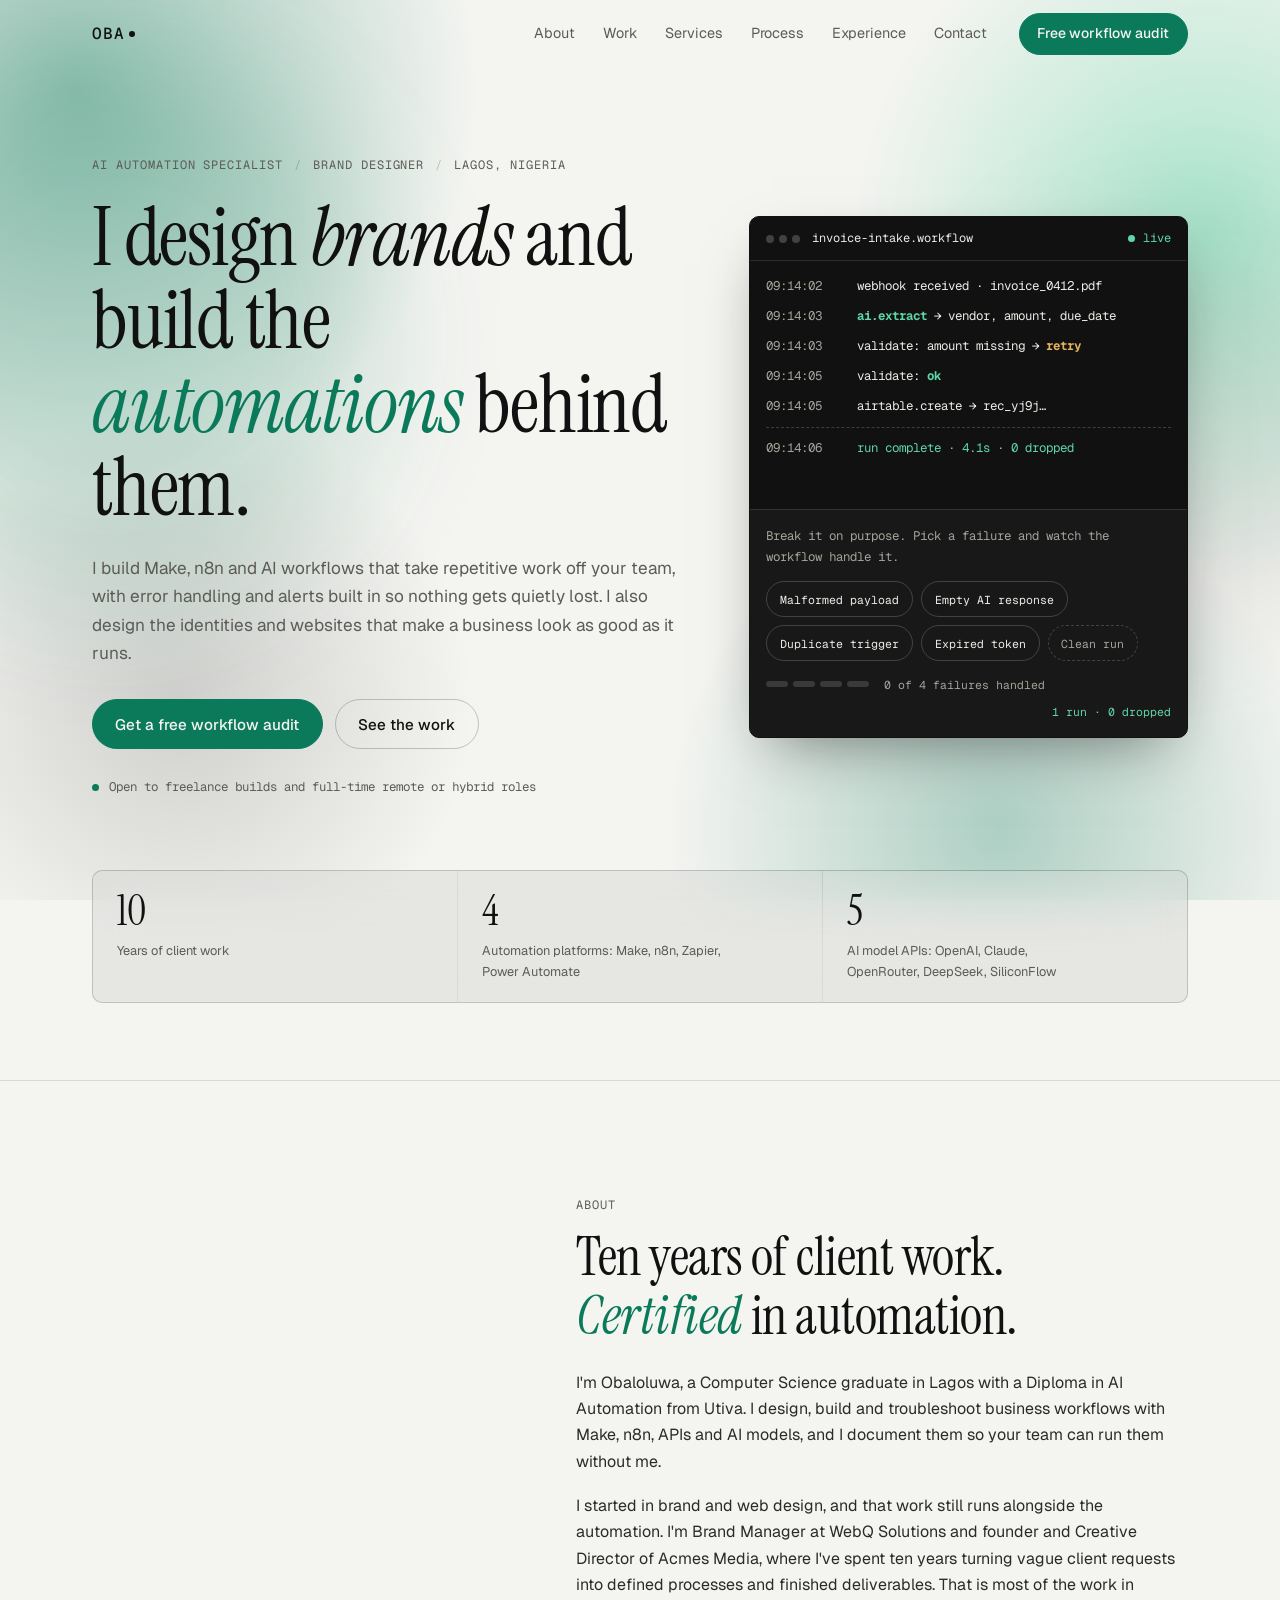
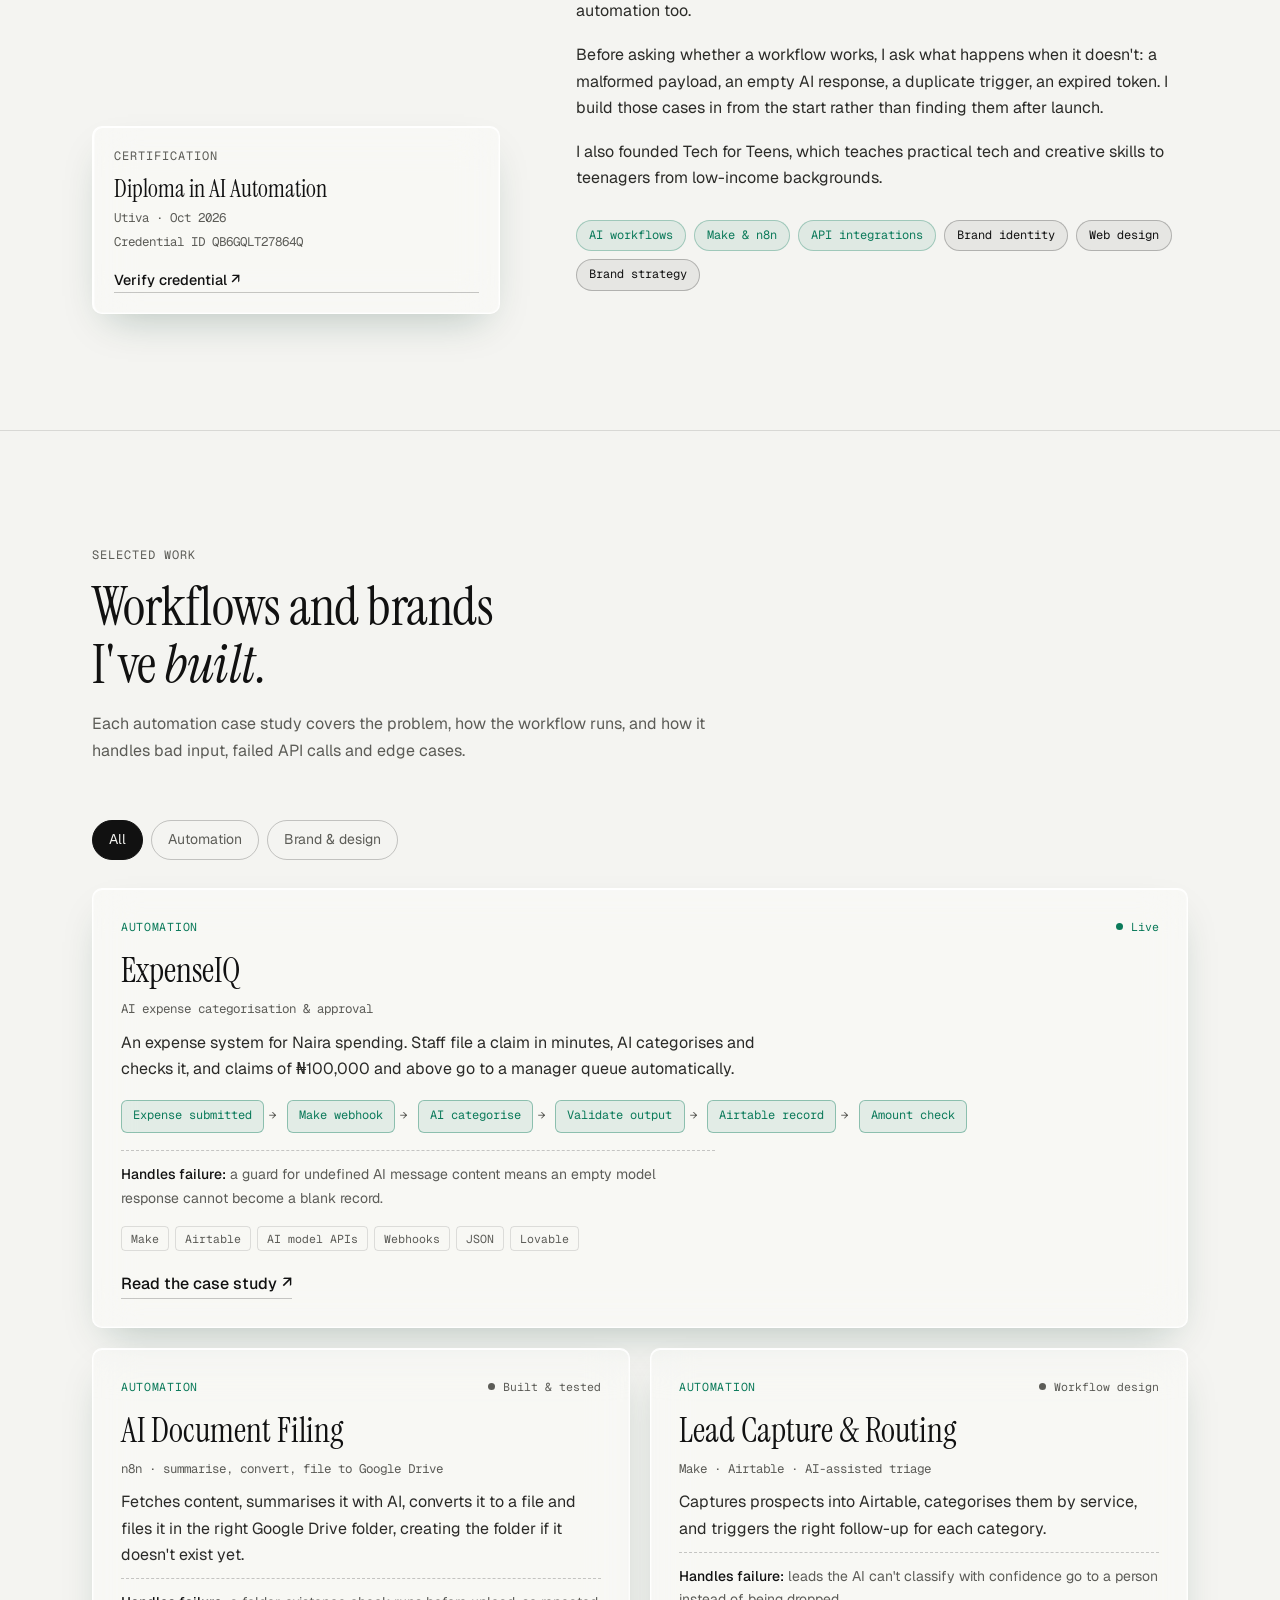
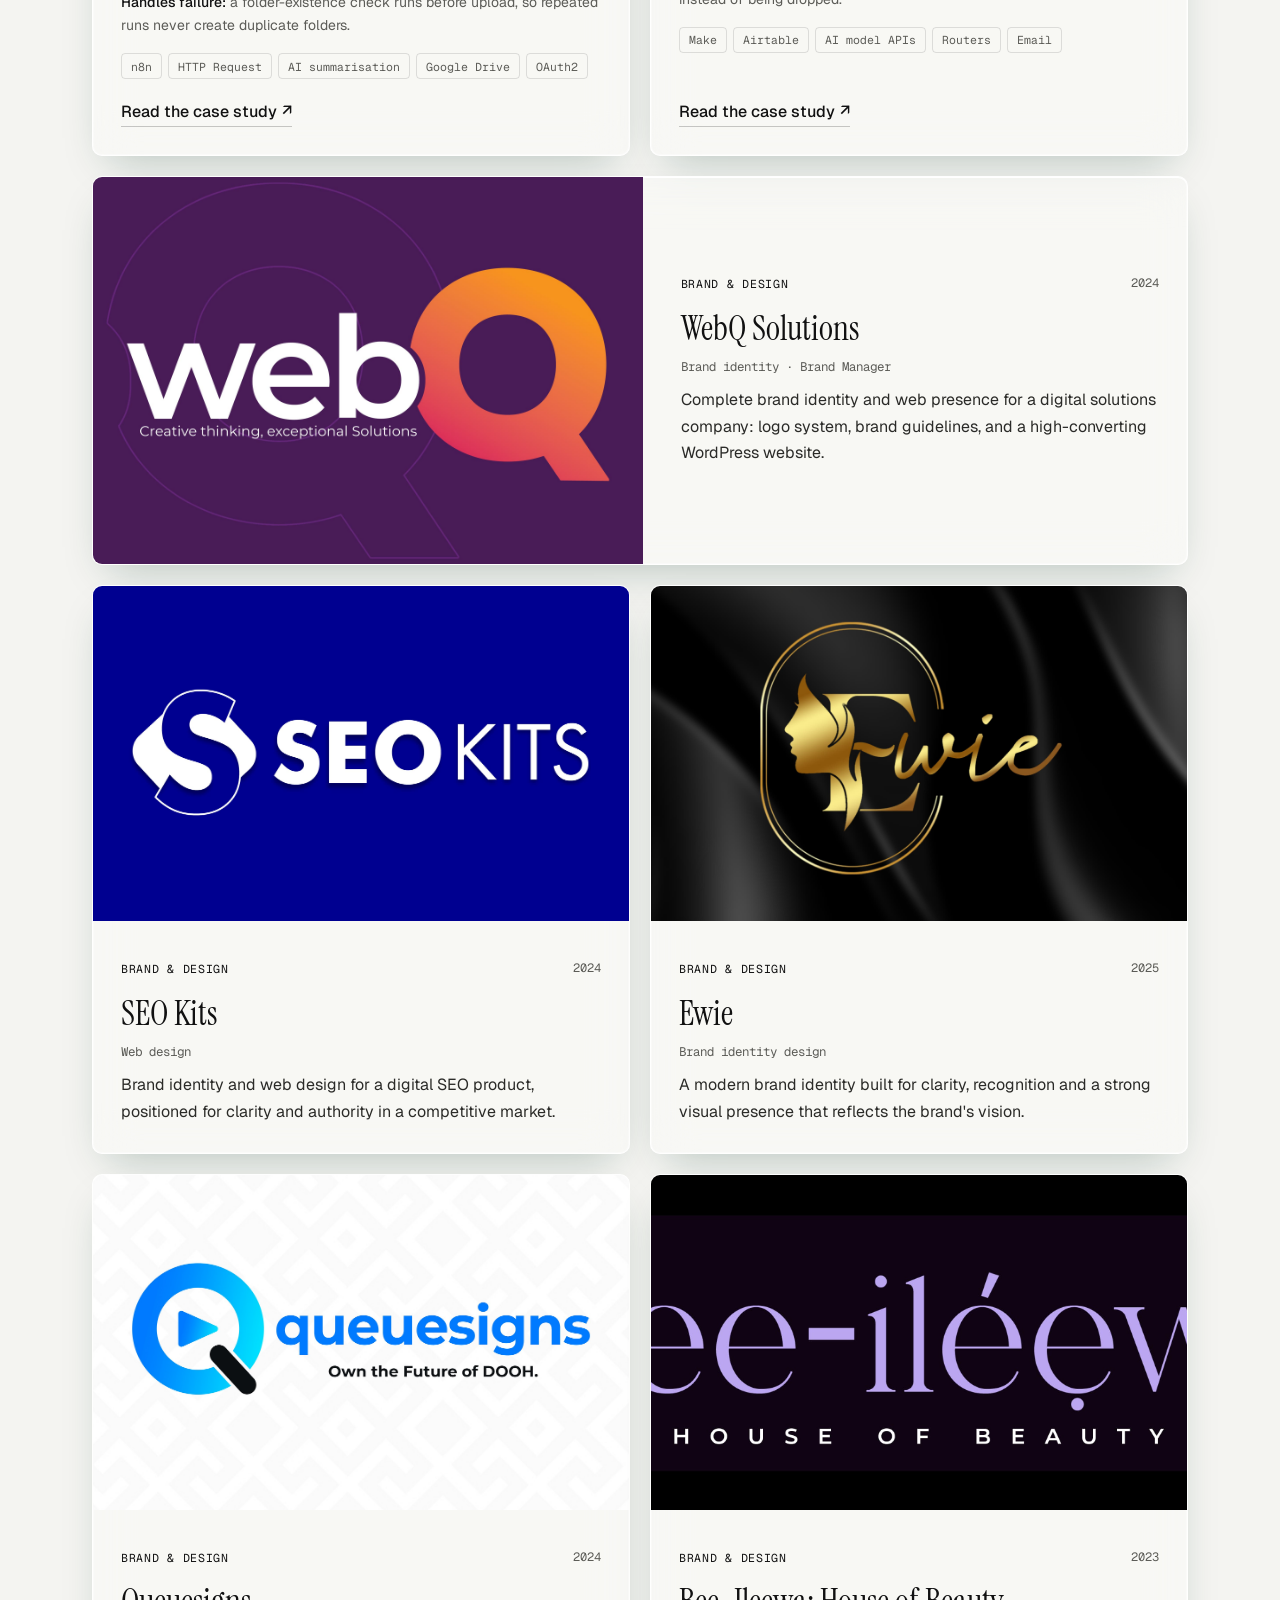
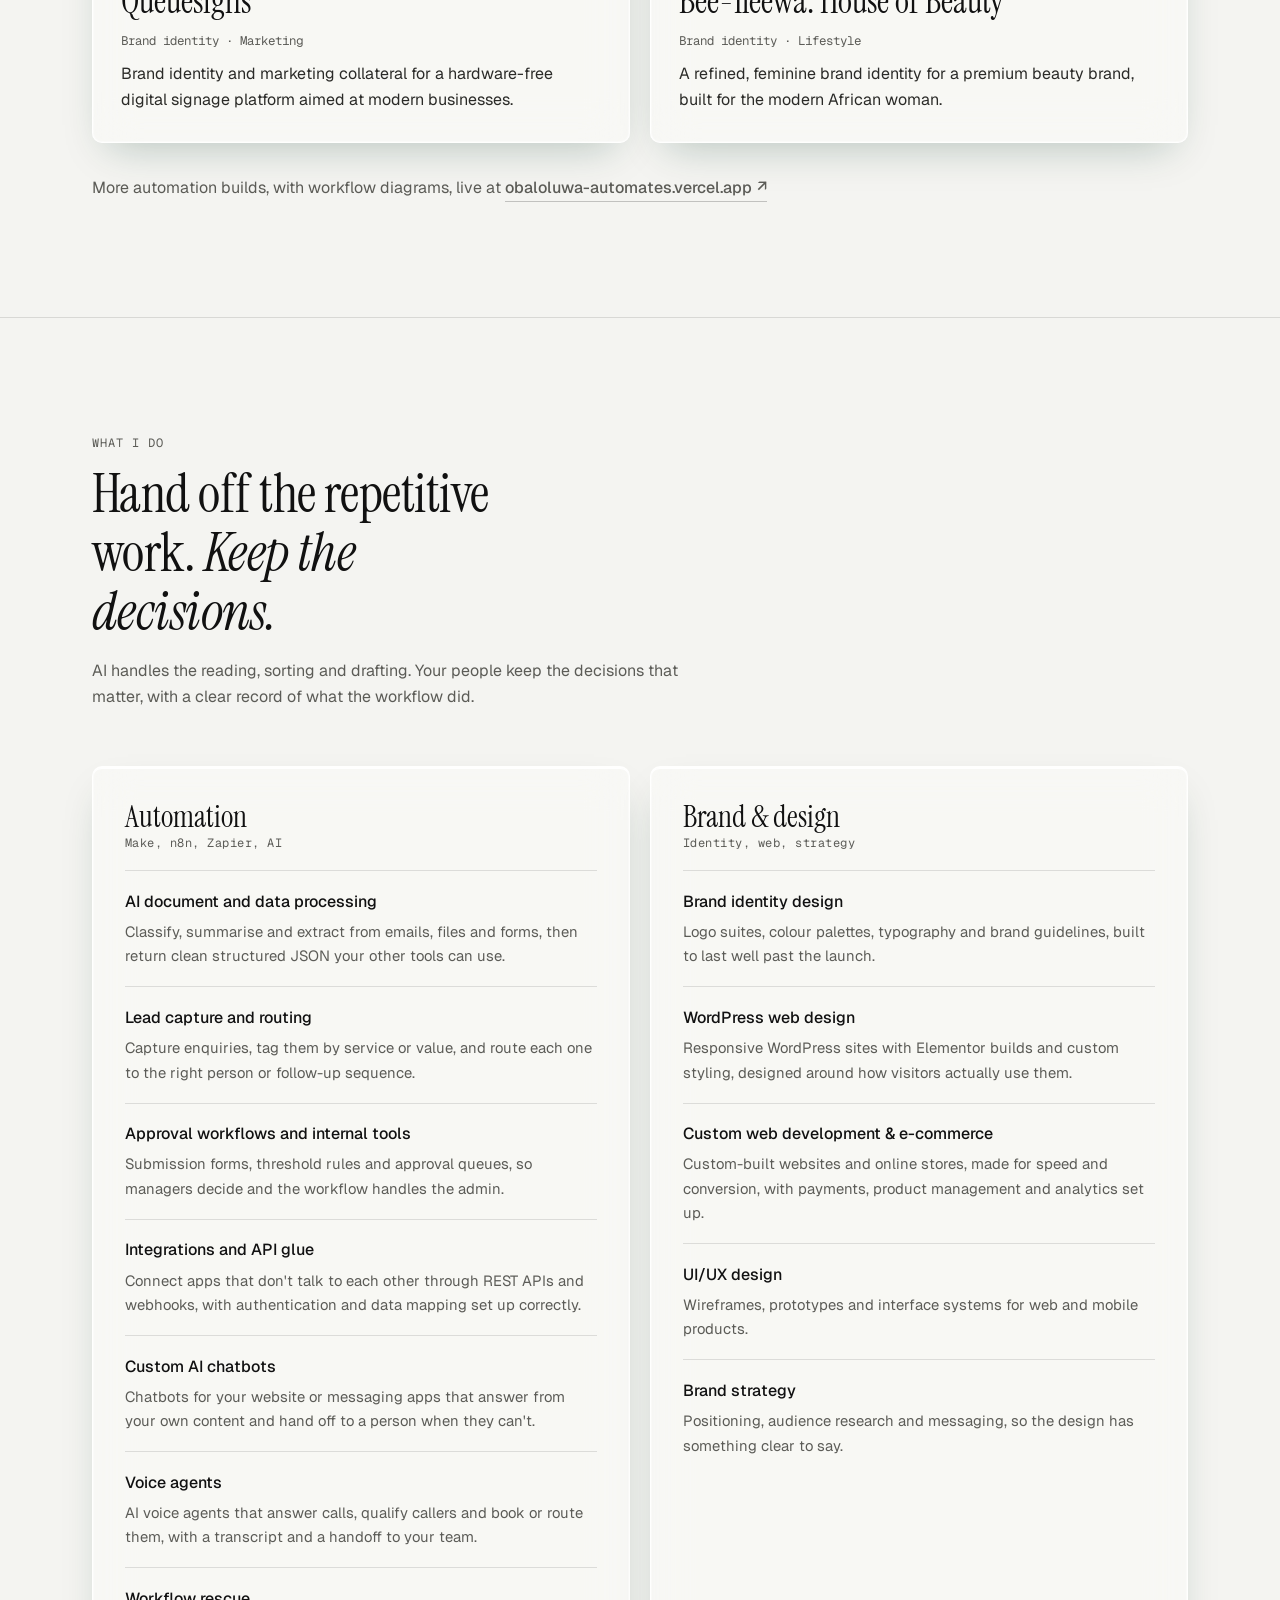
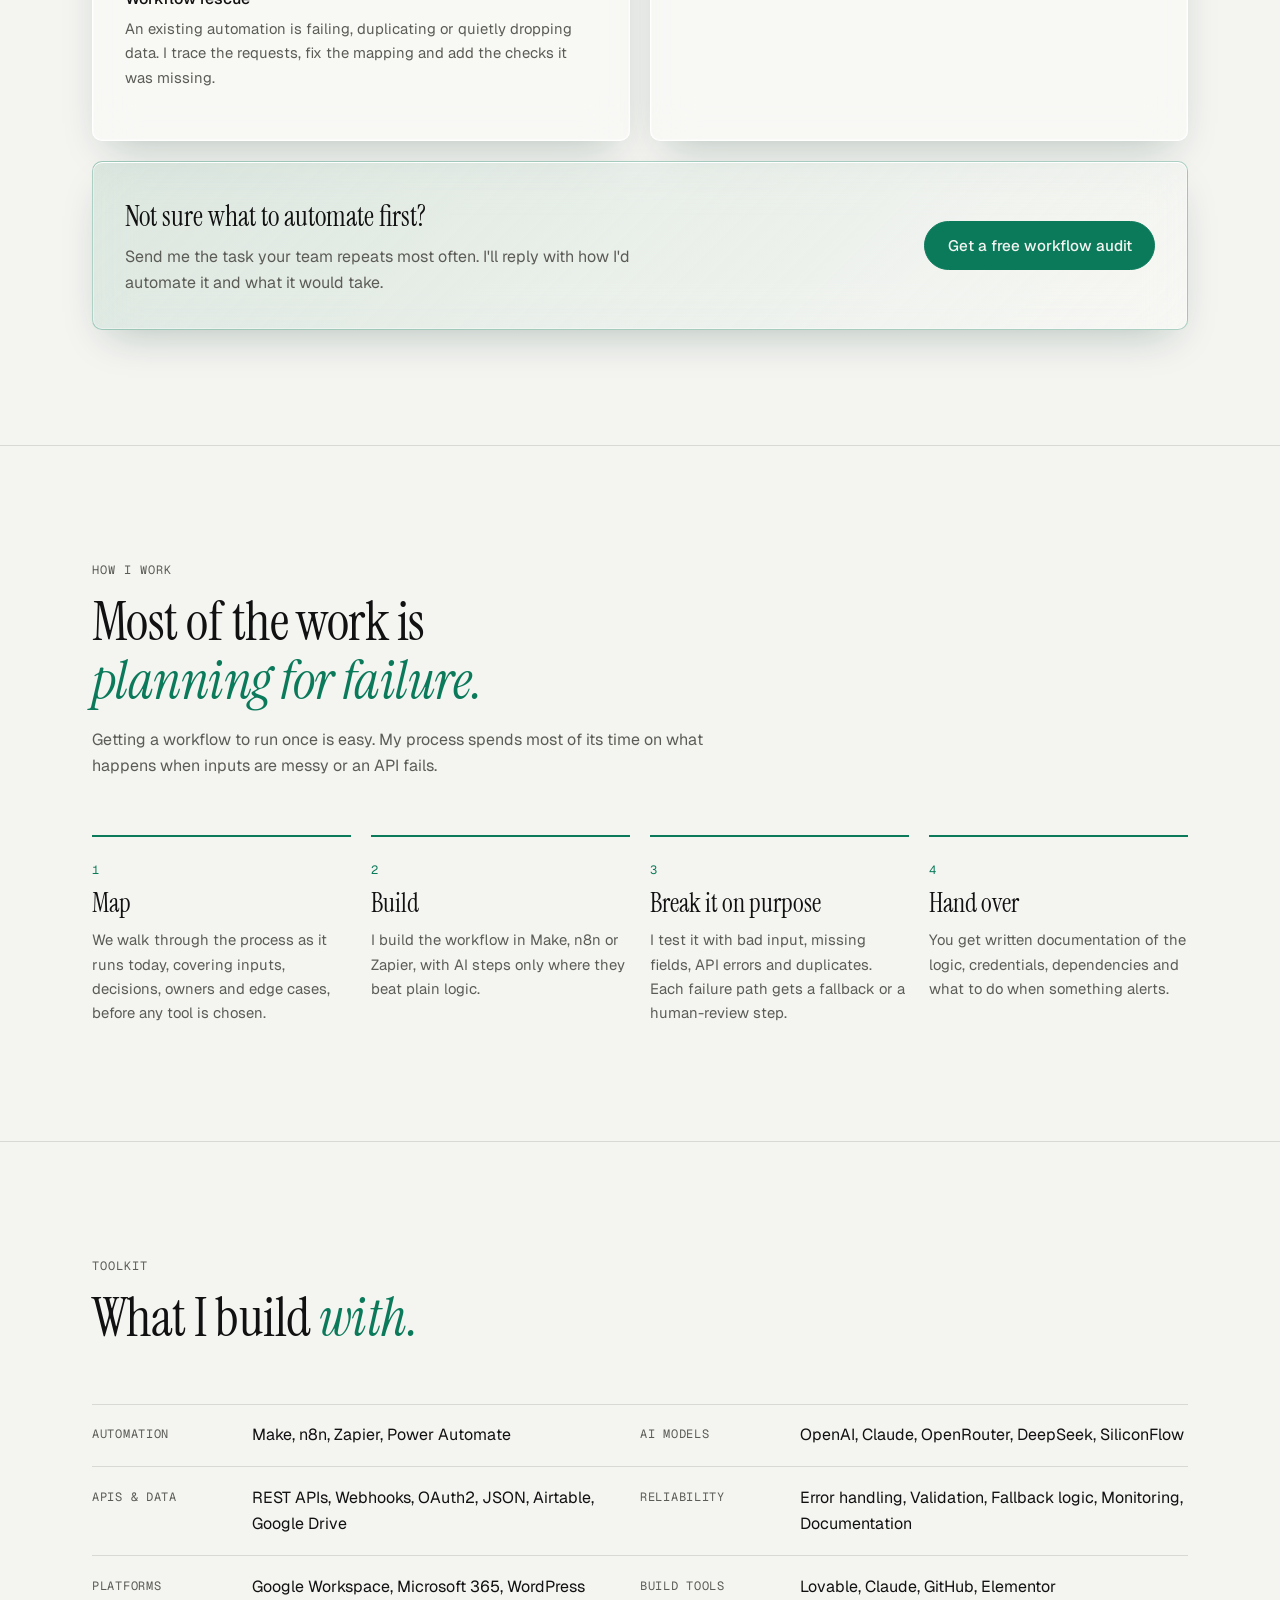
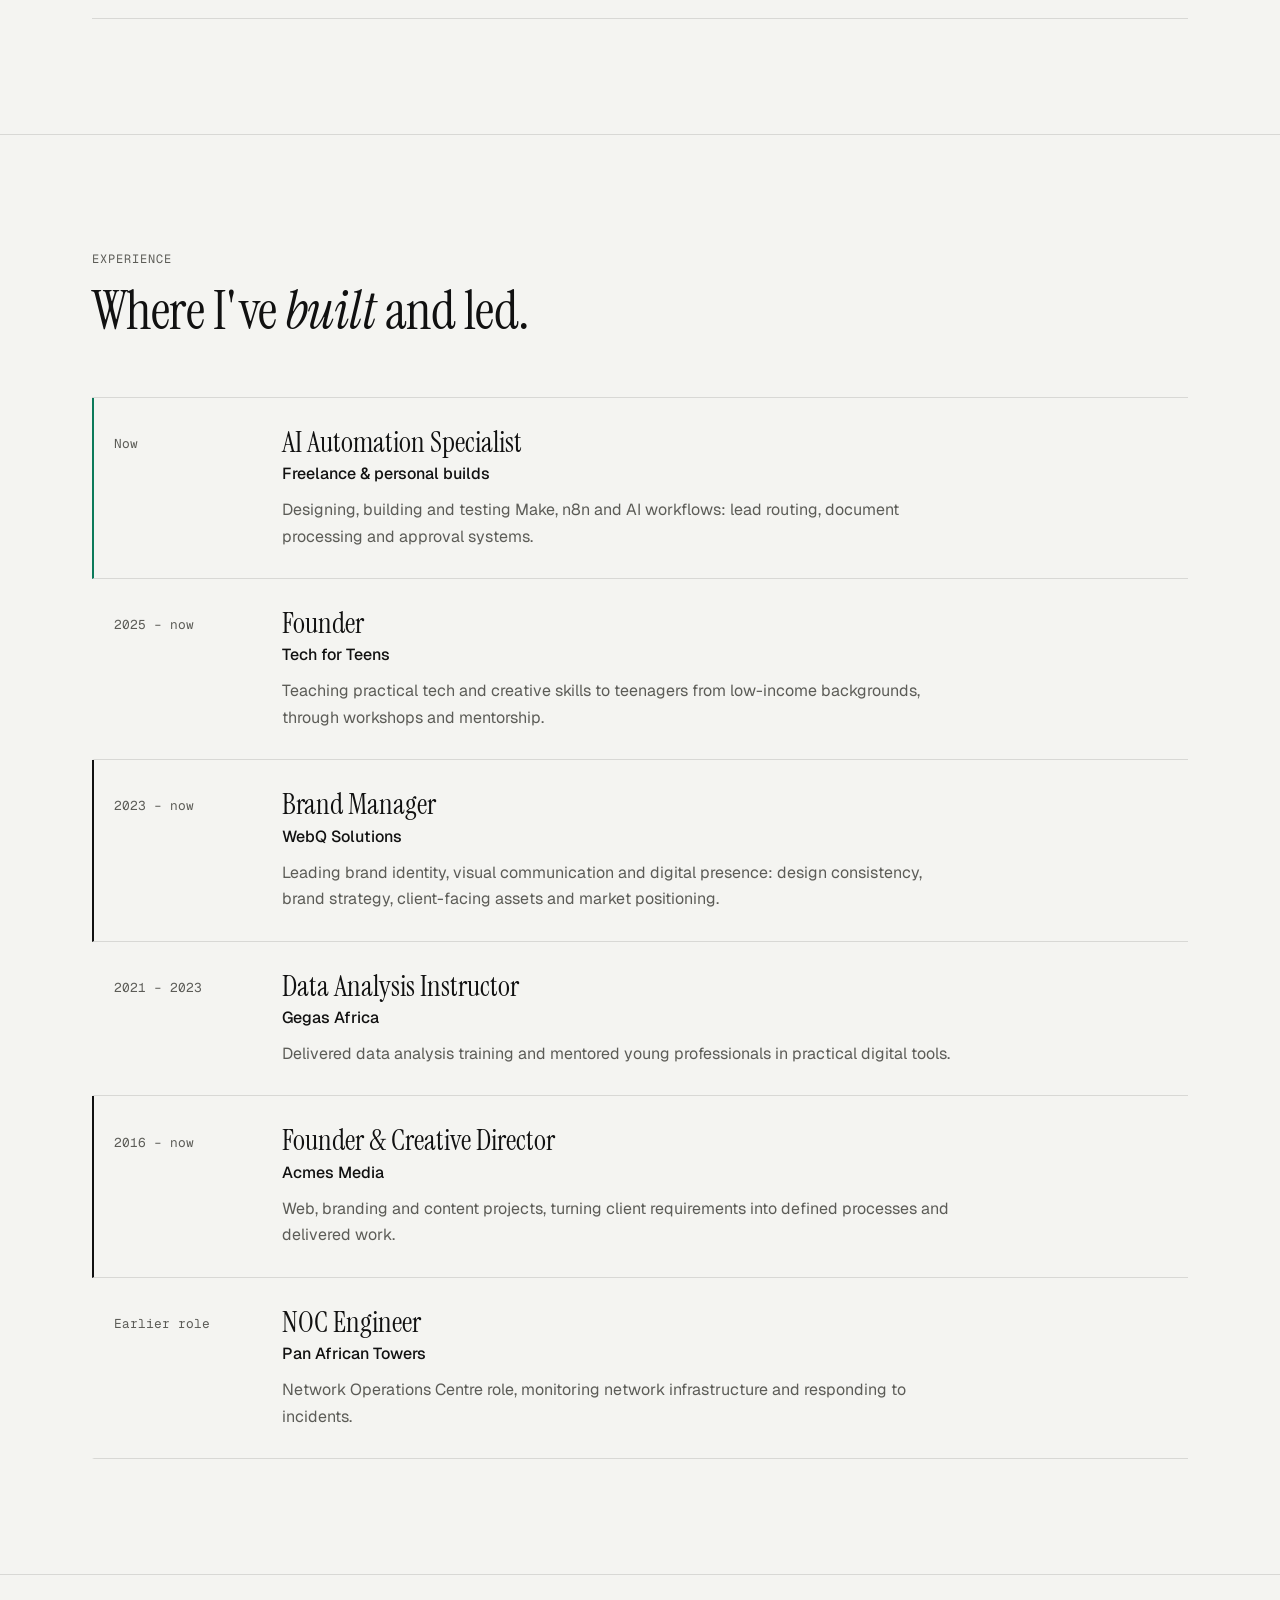
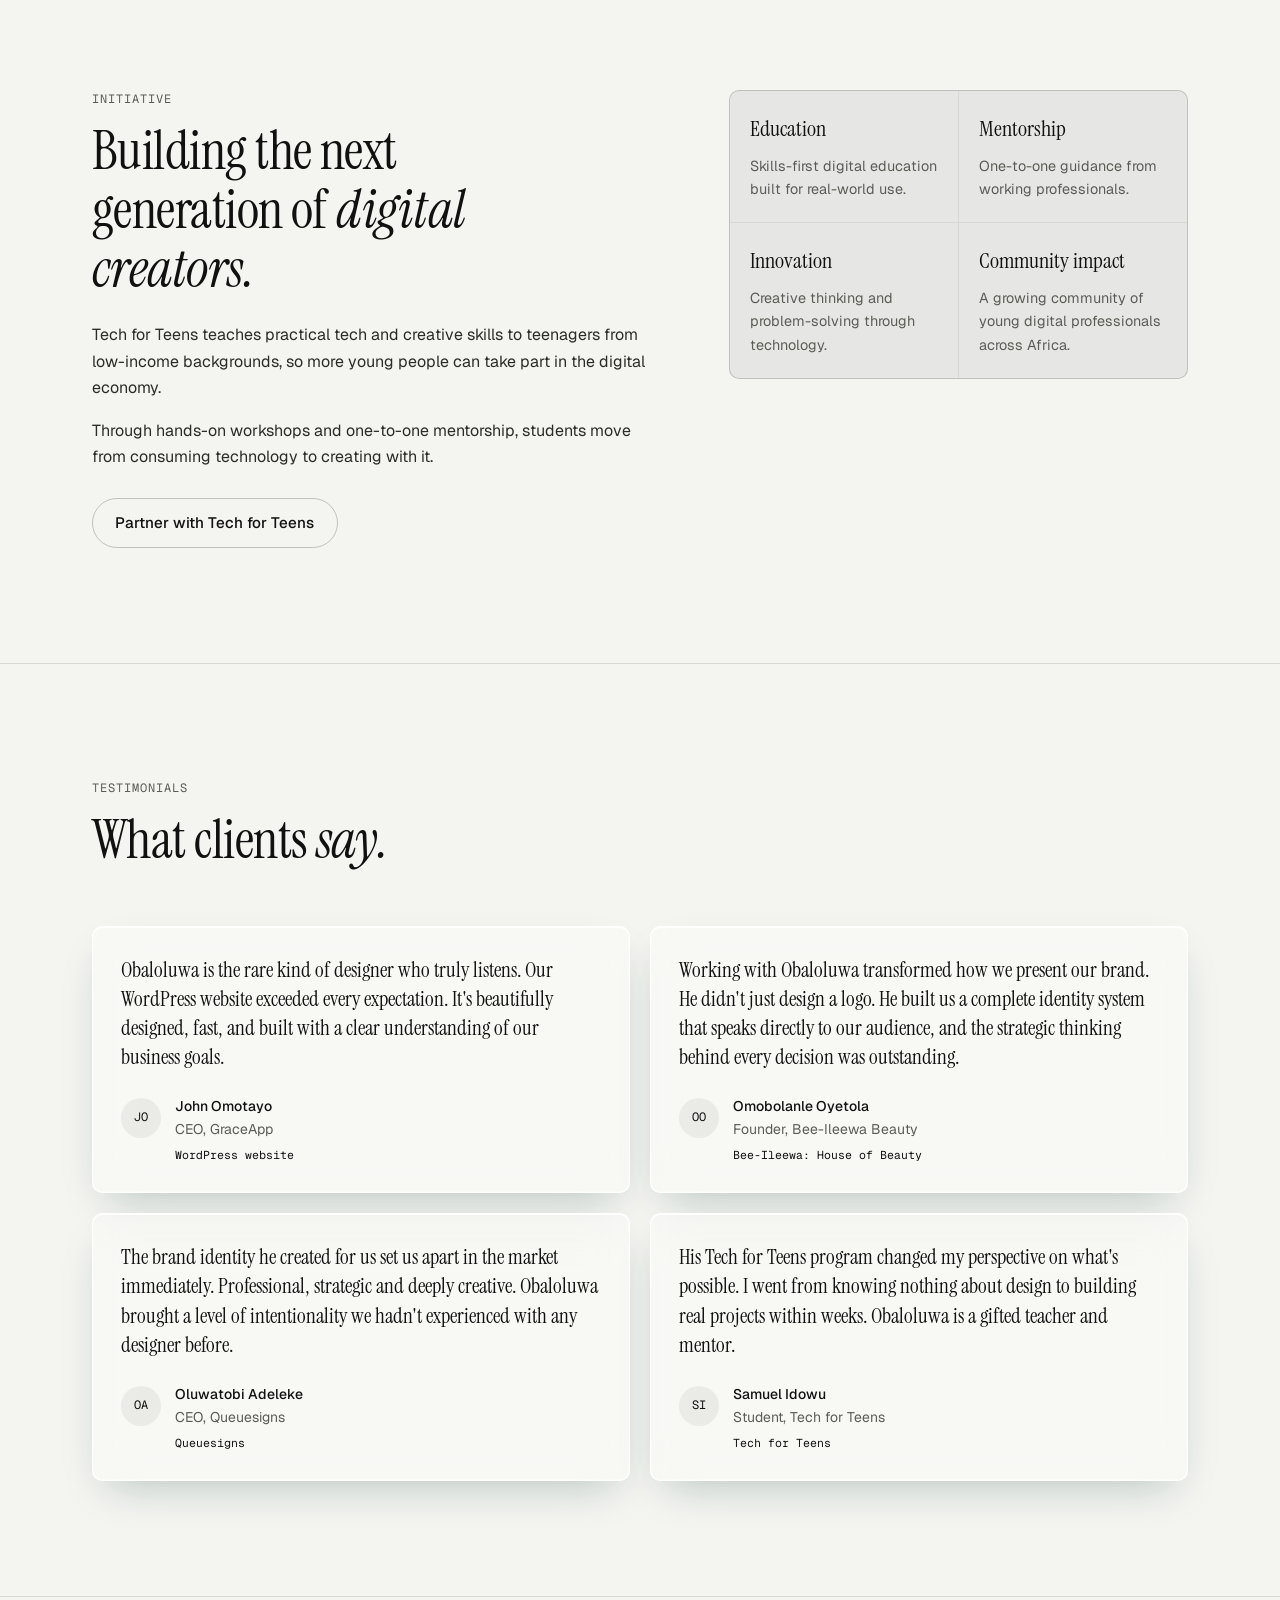
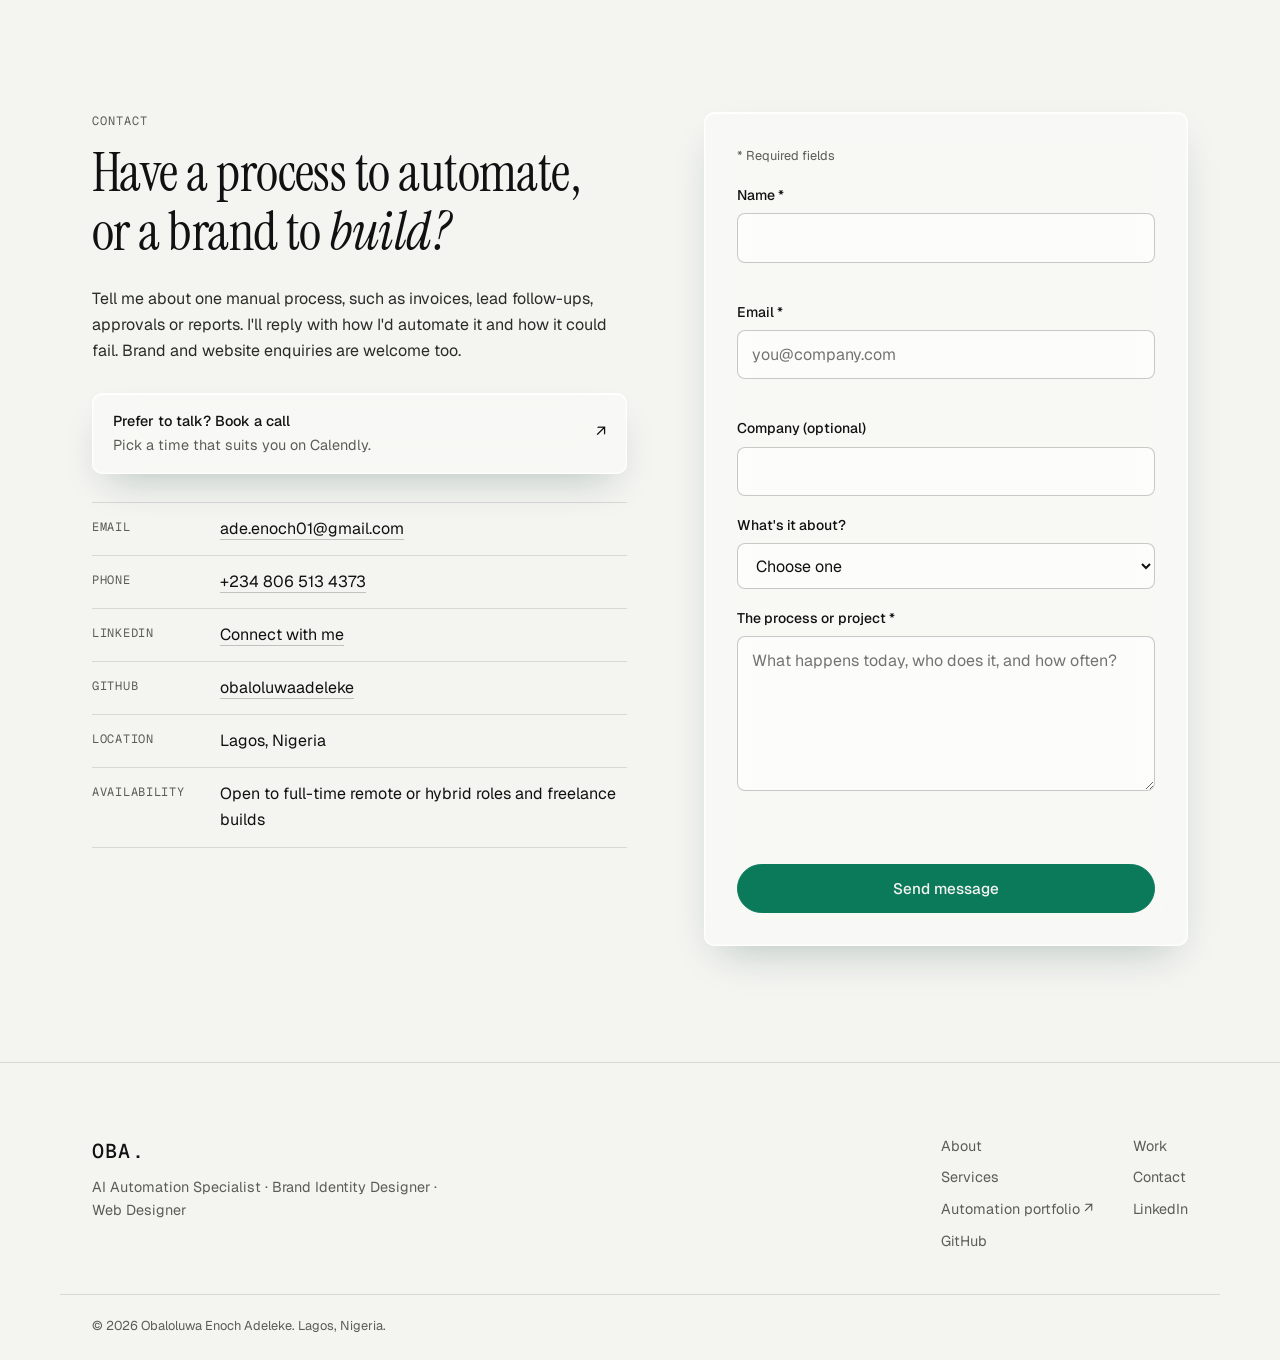
==== commit 0c9154b4: "Redesign portfolio for AI automation + brand design - Reposition as AI Automation Specialist and Bra" ====
--- a/index.html
+++ b/index.html
@@ -4,941 +4,690 @@
   <meta charset="UTF-8" />
   <meta name="viewport" content="width=device-width, initial-scale=1.0" />
 
-  <!-- SEO: Updated meta description (A-section fix) -->
-  <meta name="description" content="Brand identity, WordPress web design and brand strategy for ambitious businesses in Lagos and across Africa. Clear, strategic, memorable brand work by Obaloluwa Adeleke." />
+  <title>Obaloluwa Adeleke | AI Automation Specialist &amp; Brand Designer in Lagos</title>
+  <meta name="description" content="AI automation specialist and brand designer in Lagos. I build Make, n8n and AI workflows, plus brand identities and websites, for businesses across Africa." />
   <meta name="author" content="Obaloluwa Enoch Adeleke" />
-
-  <!-- Theme colour -->
-  <meta name="theme-color" content="#0a0a0a">
-
-  <title>Obaloluwa Enoch Adeleke — Brand & Design Strategist</title>
-
-  <!-- Open Graph tags -->
-  <!-- TODO: update to custom domain -->
+  <meta name="theme-color" content="#f4f4f1" />
+  <link rel="canonical" href="https://obaloluwaadeleke.github.io/portfolio/" />
+
+  <!-- Open Graph -->
   <meta property="og:type" content="website" />
   <meta property="og:url" content="https://obaloluwaadeleke.github.io/portfolio/" />
-  <meta property="og:title" content="Obaloluwa Adeleke — Brand & WordPress Designer in Lagos" />
-  <meta property="og:description" content="Brand identity, Web web design and brand strategy for ambitious businesses in Lagos and across Africa." />
-  <meta property="og:image" content="https://obaloluwaadeleke.github.io/portfolio/media/og-image.jpg" /><!-- TODO: create this asset -->
-  <meta property="og:image:width" content="1200" />
-  <meta property="og:image:height" content="630" />
+  <meta property="og:title" content="Obaloluwa Adeleke | AI Automation Specialist &amp; Brand Designer" />
+  <meta property="og:description" content="Make, n8n and AI workflows that don't fail silently, plus brand identities and websites. Based in Lagos, Nigeria." />
   <meta property="og:locale" content="en_NG" />
-  <meta property="og:site_name" content="Obaloluwa Adeleke Portfolio" />
-
-  <!-- Twitter Card tags -->
-  <meta name="twitter:card" content="summary_large_image" />
-  <meta name="twitter:title" content="Obaloluwa Adeleke — Brand & Web Designer in Lagos" />
-  <meta name="twitter:description" content="Brand identity, Web web design and brand strategy for ambitious businesses in Lagos and across Africa." />
-  <meta name="twitter:image" content="https://obaloluwaadeleke.github.io/portfolio/media/og-image.jpg" /><!-- TODO: create this asset -->
-
-  <!-- Favicon links -->
-  <!-- TODO: create this asset -->
-  <link rel="icon" type="image/svg+xml" href="/portfolio/favicon.svg" />
-  <!-- TODO: create this asset -->
-  <link rel="apple-touch-icon" sizes="180x180" href="/portfolio/apple-touch-icon.png" />
-  <link rel="manifest" href="/portfolio/site.webmanifest" />
-
-  <!-- Google Fonts -->
+  <meta property="og:site_name" content="Obaloluwa Adeleke" />
+  <meta name="twitter:card" content="summary" />
+  <meta name="twitter:title" content="Obaloluwa Adeleke | AI Automation Specialist &amp; Brand Designer" />
+  <meta name="twitter:description" content="Make, n8n and AI workflows that don't fail silently, plus brand identities and websites." />
+
+  <link rel="icon" type="image/svg+xml" href="favicon.svg" />
+  <link rel="manifest" href="site.webmanifest" />
+
   <link rel="preconnect" href="https://fonts.googleapis.com" />
   <link rel="preconnect" href="https://fonts.gstatic.com" crossorigin />
-  <link href="https://fonts.googleapis.com/css2?family=DM+Serif+Display:ital@0;1&family=Syne:wght@400;500;600;700;800&family=DM+Sans:ital,wght@0,300;0,400;0,500;0,600;1,300&display=swap" rel="stylesheet" />
-
-  <!-- Stylesheet -->
+  <link href="https://fonts.googleapis.com/css2?family=Geist:wght@300;400;500;600&family=Geist+Mono:wght@400;500&family=Instrument+Serif:ital@0;1&display=swap" rel="stylesheet" />
+
+  <script>document.documentElement.classList.add('js');</script>
   <link rel="stylesheet" href="style.css" />
 </head>
 <body>
 
-  <!-- A3: Skip link — first child of body -->
   <a href="#main" class="skip-link">Skip to main content</a>
-
-  <!-- ========================= PRELOADER ========================= -->
-  <div class="preloader" id="preloader">
-    <div class="preloader__inner">
-      <span class="preloader__name">OBA</span>
-      <div class="preloader__bar"><div class="preloader__fill"></div></div>
-    </div>
-  </div>
-
-  <!-- ========================= CURSOR ========================= -->
-  <div class="cursor" id="cursor"></div>
-  <div class="cursor-follower" id="cursor-follower"></div>
-
-  <!-- ========================= NAVIGATION ========================= -->
+  <div class="progress" id="progress" aria-hidden="true"></div>
+
+  <!-- ============ HEADER ============ -->
   <header class="header" id="header">
-    <nav class="nav container">
-      <a href="#home" class="nav__logo">
-        <span class="nav__logo-mark">OBA</span>
-        <span class="nav__logo-dot"></span>
+    <nav class="nav container" aria-label="Primary">
+      <a href="#home" class="nav__logo" aria-label="Obaloluwa Adeleke, home">
+        <span class="nav__logo-mark">OBA</span><span class="nav__logo-dot" aria-hidden="true"></span>
       </a>
 
-      <ul class="nav__list" id="nav-list">
+      <ul class="nav__list">
         <li><a href="#about" class="nav__link">About</a></li>
+        <li><a href="#work" class="nav__link">Work</a></li>
         <li><a href="#services" class="nav__link">Services</a></li>
-        <li><a href="#projects" class="nav__link">Work</a></li>
+        <li><a href="#process" class="nav__link">Process</a></li>
         <li><a href="#experience" class="nav__link">Experience</a></li>
-        <li><a href="#tech-for-teens" class="nav__link">Initiative</a></li>
         <li><a href="#contact" class="nav__link">Contact</a></li>
       </ul>
 
-      <a href="#contact" class="btn btn--nav">Let's Talk</a>
-
-      <!-- A4: Updated burger with dialog-pattern aria attributes -->
+      <a href="#contact" class="btn btn--small nav__cta">Free workflow audit</a>
+
       <button class="nav__burger" id="nav-burger" aria-label="Open menu" aria-expanded="false" aria-controls="mobile-nav">
         <span></span><span></span><span></span>
       </button>
     </nav>
 
-    <!-- A23: Mobile nav moved inside header; A4: dialog role + hidden -->
     <div class="mobile-nav" id="mobile-nav" role="dialog" aria-modal="true" aria-label="Site navigation" hidden>
       <ul class="mobile-nav__list">
         <li><a href="#about" class="mobile-nav__link">About</a></li>
+        <li><a href="#work" class="mobile-nav__link">Work</a></li>
         <li><a href="#services" class="mobile-nav__link">Services</a></li>
-        <li><a href="#projects" class="mobile-nav__link">Work</a></li>
+        <li><a href="#process" class="mobile-nav__link">Process</a></li>
         <li><a href="#experience" class="mobile-nav__link">Experience</a></li>
-        <li><a href="#tech-for-teens" class="mobile-nav__link">Initiative</a></li>
         <li><a href="#contact" class="mobile-nav__link">Contact</a></li>
       </ul>
-      <div class="mobile-nav__footer">
-        <p>Brand Manager · WebQ Solutions</p>
-        <p>Founder · Tech for Teens</p>
-      </div>
+      <a href="#contact" class="btn mobile-nav__cta">Get a free workflow audit</a>
     </div>
   </header>
 
-  <!-- A3: id="main" on main element -->
   <main id="main">
 
-    <!-- ========================= HERO SECTION ========================= -->
+    <!-- ============ HERO ============ -->
     <section class="hero" id="home">
-      <div class="hero__bg-grid"></div>
-      <div class="hero__glow hero__glow--1"></div>
-      <div class="hero__glow hero__glow--2"></div>
-
-      <div class="container hero__container">
-        <div class="hero__tag reveal">
-          <!-- A17: hero__tag-dot animation gated via CSS media query -->
-          <span class="hero__tag-dot"></span>
-          Available for new projects
-        </div>
-
-        <h1 class="hero__name reveal">
-          <span class="hero__name-line">Obaloluwa</span>
-          <span class="hero__name-line hero__name-line--italic">Enoch</span>
-          <span class="hero__name-line">Adeleke</span>
-        </h1>
-
-        <div class="hero__roles reveal">
-          <span class="hero__role">Brand Identity Designer</span>
-          <span class="hero__role-sep">·</span>
-          <span class="hero__role">Web Designer</span>
-          <span class="hero__role-sep">·</span>
-          <span class="hero__role">Brand Manager</span>
-        </div>
-
-        <p class="hero__desc reveal">
-          I help businesses build clear, strategic, and memorable brand experiences through identity design, web design, and brand strategy.
-        </p>
-
-        <div class="hero__cta reveal">
-          <a href="#projects" class="btn btn--primary">View Projects</a>
-          <a href="#contact" class="btn btn--ghost">Let's Work Together</a>
-        </div>
-
-        <div class="hero__stats reveal">
-          <div class="hero__stat">
-            <span class="hero__stat-num" data-count="40">0</span><span class="hero__stat-sym">+</span>
-            <p>Projects Delivered</p>
+      <div class="container hero__grid">
+
+        <div class="hero__copy">
+          <p class="eyebrow reveal">AI Automation Specialist <span class="sep">/</span> Brand Designer <span class="sep">/</span> Lagos, Nigeria</p>
+
+          <h1 class="hero__title">
+            <span class="w" style="--i:0">I</span> <span class="w" style="--i:1">design</span> <span class="w" style="--i:2"><em class="t-brand">brands</em></span> <span class="w" style="--i:3">and</span> <span class="w" style="--i:4">build</span> <span class="w" style="--i:5">the</span> <span class="w" style="--i:6"><em class="t-auto">automations</em></span> <span class="w" style="--i:7">behind</span> <span class="w" style="--i:8">them.</span>
+          </h1>
+
+          <p class="hero__desc reveal">
+            I build Make, n8n and AI workflows that take repetitive work off your team, with error handling and alerts built in so nothing gets quietly lost. I also design the identities and websites that make a business look as good as it runs.
+          </p>
+
+          <div class="hero__cta reveal">
+            <a href="#contact" class="btn">Get a free workflow audit</a>
+            <a href="#work" class="btn btn--ghost">See the work</a>
           </div>
-          <div class="hero__stat-divider"></div>
-          <div class="hero__stat">
-            <span class="hero__stat-num" data-count="3">0</span><span class="hero__stat-sym">+</span>
-            <p>Years of Experience</p>
+
+          <p class="hero__status reveal"><span class="status-dot" aria-hidden="true"></span>Open to freelance builds and full-time remote or hybrid roles</p>
+        </div>
+
+        <figure class="runlog reveal" aria-label="Interactive example: break a workflow and watch it recover">
+          <figcaption class="runlog__bar">
+            <span class="runlog__tabs">
+              <span class="runlog__dots" aria-hidden="true"><i></i><i></i><i></i></span>
+              <span class="runlog__title">invoice-intake.workflow</span>
+            </span>
+            <span class="runlog__live"><span class="status-dot" aria-hidden="true"></span><span id="runlog-state">live</span></span>
+          </figcaption>
+
+          <ol class="runlog__lines" id="runlog" role="log" aria-label="Run log">
+            <li><time>09:14:02</time><span>webhook received &middot; invoice_0412.pdf</span></li>
+            <li><time>09:14:03</time><span><b class="t-auto">ai.extract</b> &rarr; vendor, amount, due_date</span></li>
+            <li><time>09:14:03</time><span>validate: amount missing &rarr; <b class="t-warn">retry</b></span></li>
+            <li><time>09:14:05</time><span>validate: <b class="t-auto">ok</b></span></li>
+            <li><time>09:14:05</time><span>airtable.create &rarr; rec_8Hf2&hellip;</span></li>
+            <li class="runlog__done"><time>09:14:06</time><span>run complete &middot; 4.1s &middot; 0 dropped</span></li>
+          </ol>
+
+          <div class="runlog__game">
+            <p class="runlog__prompt" id="runlog-prompt">Break it on purpose. Pick a failure and watch the workflow handle it.</p>
+            <div class="runlog__btns" role="group" aria-label="Inject a failure">
+              <button type="button" class="chaos" data-scenario="malformed">Malformed payload</button>
+              <button type="button" class="chaos" data-scenario="empty">Empty AI response</button>
+              <button type="button" class="chaos" data-scenario="duplicate">Duplicate trigger</button>
+              <button type="button" class="chaos" data-scenario="token">Expired token</button>
+              <button type="button" class="chaos chaos--ok" data-scenario="ok">Clean run</button>
+            </div>
+            <div class="runlog__score">
+              <ul class="pips" aria-hidden="true"><li data-pip="malformed"></li><li data-pip="empty"></li><li data-pip="duplicate"></li><li data-pip="token"></li></ul>
+              <span id="runlog-score">0 of 4 failures handled</span>
+              <span id="runlog-runs" class="runlog__runs">0 dropped</span>
+            </div>
+            <a class="runlog__cta" id="runlog-cta" href="#contact" hidden>Four failures, nothing dropped. Get this for your process <span aria-hidden="true">&rarr;</span></a>
           </div>
-          <div class="hero__stat-divider"></div>
-          <div class="hero__stat">
-            <span class="hero__stat-num" data-count="15">0</span><span class="hero__stat-sym">+</span>
-            <p>Brands Elevated</p>
+        </figure>
+
+      </div>
+
+      <div class="container">
+        <dl class="facts reveal">
+          <div><dt>Years of client work</dt><dd>10</dd></div>
+          <div><dt>Automation platforms: Make, n8n, Zapier, Power Automate</dt><dd>4</dd></div>
+          <div><dt>AI model APIs: OpenAI, Claude, OpenRouter, DeepSeek, SiliconFlow</dt><dd>5</dd></div>
+        </dl>
+      </div>
+    </section>
+
+    <!-- ============ ABOUT ============ -->
+    <section class="section about" id="about">
+      <div class="container about__grid">
+
+        <div class="about__side reveal">
+          <div class="about__photo">
+            <img src="media/profile/headshot.jpg" alt="Portrait of Obaloluwa Enoch Adeleke" width="640" height="800" loading="lazy" />
           </div>
-        </div>
-      </div>
-
-      <div class="hero__scroll">
-        <span>Scroll</span>
-        <div class="hero__scroll-line"></div>
-      </div>
-    </section>
-
-    <!-- ========================= MARQUEE BAND ========================= -->
-    <div class="marquee-band">
-      <div class="marquee-track">
-        <span>Brand Identity</span>
-        <span class="marquee-dot">✦</span>
-        <span>Web Design</span>
-        <span class="marquee-dot">✦</span>
-        <span>Brand Strategy</span>
-        <span class="marquee-dot">✦</span>
-        <span>UI/UX Design</span>
-        <span class="marquee-dot">✦</span>
-        <span>Brand Management</span>
-        <span class="marquee-dot">✦</span>
-        <span>Creative Direction</span>
-        <span class="marquee-dot">✦</span>
-        <span>Digital Experiences</span>
-        <span class="marquee-dot">✦</span>
-        <!-- Duplicate for seamless loop -->
-        <span>Brand Identity</span>
-        <span class="marquee-dot">✦</span>
-        <span>Web Design</span>
-        <span class="marquee-dot">✦</span>
-        <span>Brand Strategy</span>
-        <span class="marquee-dot">✦</span>
-        <span>UI/UX Design</span>
-        <span class="marquee-dot">✦</span>
-        <span>Brand Management</span>
-        <span class="marquee-dot">✦</span>
-        <span>Creative Direction</span>
-        <span class="marquee-dot">✦</span>
-        <span>Digital Experiences</span>
-        <span class="marquee-dot">✦</span>
-      </div>
-    </div>
-
-    <!-- ========================= ABOUT SECTION ========================= -->
-    <section class="about section" id="about">
-      <div class="container">
-        <div class="about__grid">
-
-          <!-- Left: Image -->
-          <div class="about__image-wrap reveal">
-            <div class="about__image-frame">
-              <!-- A22: Updated descriptive alt text -->
-              <img src="media/profile/headshot.jpg" alt="Portrait photo of Obaloluwa Enoch Adeleke" class="about__image" />
-              <div class="about__image-badge">
-                <span>Open to</span>
-                <strong>Work</strong>
-              </div>
-            </div>
-            <div class="about__image-label">
-              <span>Lagos, Nigeria</span>
-              <span class="about__image-label-dot"></span>
-              <span>West Africa</span>
-            </div>
+
+          <div class="credential">
+            <p class="label">Certification</p>
+            <h3 class="credential__name">Diploma in AI Automation</h3>
+            <p class="credential__meta">Utiva &middot; Oct 2026</p>
+            <p class="credential__meta">Credential ID QB6GQLT27864Q</p>
+            <a class="link" href="https://study.utiva.co/credential-validation" target="_blank" rel="noopener noreferrer">Verify credential <span aria-hidden="true">&nearr;</span></a>
           </div>
-
-          <!-- Right: Content -->
-          <div class="about__content">
-            <div class="section__label reveal">About Me</div>
-            <h2 class="section__title reveal">
-              Strategy meets <em>creativity</em> in everything I build.
-            </h2>
-
-            <p class="about__text reveal" style="text-align: justify;">
-              I am a multidisciplinary creative professional passionate about helping brands communicate with clarity, confidence, and purpose. My work sits at the intersection of strategy, creativity, and technology.
-            </p>
-            <p class="about__text reveal" style="text-align: justify;">
-              I work with startups, corporate organizations, NGOs, business owners, and technology-focused brands to create visual systems and digital experiences that are not only visually compelling but strategically effective.
-            </p>
-            <p class="about__text reveal" style="text-align: justify;">
-              I believe strong brands are built with intention through strategy, design thinking, and clear communication. Currently, I serve as the <strong>Brand Manager at WebQ Solutions</strong> and <strong>Creative Director at Acmes Media</strong>, where I contribute to building modern brand experiences and creative solutions. I am also the <strong>Founder of Tech for Teens</strong>, an initiative focused on equipping young people with practical digital and technology skills through learning, mentorship, and creative exposure.
-            </p>
-
-            <div class="about__tags reveal">
-              <span class="about__tag">Brand Strategy</span>
-              <span class="about__tag">Identity Design</span>
-              <span class="about__tag">Web Design</span>
-              <span class="about__tag">UI/UX</span>
-              <span class="about__tag">Brand Management</span>
-              <span class="about__tag">Creative Direction</span>
-            </div>
-
-            <a href="#contact" class="btn btn--primary reveal">Work With Me</a>
-          </div>
-
-        </div>
-      </div>
-    </section>
-
-    <!-- ========================= SERVICES SECTION ========================= -->
-    <section class="services section" id="services">
+        </div>
+
+        <div class="about__body">
+          <p class="label reveal">About</p>
+          <h2 class="section__title reveal">Ten years of client work. <em>Certified</em> in automation.</h2>
+
+          <p class="reveal">I'm Obaloluwa, a Computer Science graduate in Lagos with a Diploma in AI Automation from Utiva. I design, build and troubleshoot business workflows with Make, n8n, APIs and AI models, and I document them so your team can run them without me.</p>
+
+          <p class="reveal">I started in brand and web design, and that work still runs alongside the automation. I'm Brand Manager at WebQ Solutions and founder and Creative Director of Acmes Media, where I've spent ten years turning vague client requests into defined processes and finished deliverables. That is most of the work in automation too.</p>
+
+          <p class="reveal">Before asking whether a workflow works, I ask what happens when it doesn't: a malformed payload, an empty AI response, a duplicate trigger, an expired token. I build those cases in from the start rather than finding them after launch.</p>
+
+          <p class="reveal">I also founded Tech for Teens, which teaches practical tech and creative skills to teenagers from low-income backgrounds.</p>
+
+          <ul class="chips reveal" aria-label="Areas of work">
+            <li class="chip chip--auto">AI workflows</li>
+            <li class="chip chip--auto">Make &amp; n8n</li>
+            <li class="chip chip--auto">API integrations</li>
+            <li class="chip chip--brand">Brand identity</li>
+            <li class="chip chip--brand">Web design</li>
+            <li class="chip chip--brand">Brand strategy</li>
+          </ul>
+        </div>
+
+      </div>
+    </section>
+
+    <!-- ============ WORK ============ -->
+    <section class="section work" id="work">
       <div class="container">
         <div class="section__head reveal">
-          <div class="section__label">What I Do</div>
-          <h2 class="section__title">Services built to <em>elevate</em> your brand.</h2>
-          <p class="section__subtitle">From identity to digital experience — I bring strategy and craft to every engagement.</p>
-        </div>
-
-        <div class="services__grid">
-
-          <!-- A7: Added unique id for footer deep-link -->
-          <div class="service-card reveal" id="service-brand-identity">
-            <div class="service-card__number">01</div>
-            <!-- A22: aria-hidden on decorative SVG -->
-            <div class="service-card__icon">
-              <svg viewBox="0 0 48 48" fill="none" xmlns="http://www.w3.org/2000/svg" aria-hidden="true"><path d="M24 4L4 14v20l20 10 20-10V14L24 4z" stroke="currentColor" stroke-width="2" stroke-linejoin="round"/><path d="M24 4v30M4 14l20 10 20-10" stroke="currentColor" stroke-width="2"/></svg>
-            </div>
-            <h3 class="service-card__title">Brand Identity Design</h3>
-            <p class="service-card__desc">Strategic visual systems that define your brand's personality — logo suites, color palettes, typography, brand guidelines, and complete identity packages built for longevity.</p>
-            <div class="service-card__tags">
-              <span>Logo Design</span>
-              <span>Brand Guidelines</span>
-              <span>Visual Identity</span>
-            </div>
-          </div>
-
-          <!-- A7: Added unique id for footer deep-link -->
-          <div class="service-card reveal" id="service-wordpress">
-            <div class="service-card__number">02</div>
-            <!-- A22: aria-hidden on decorative SVG -->
-            <div class="service-card__icon">
-              <svg viewBox="0 0 48 48" fill="none" xmlns="http://www.w3.org/2000/svg" aria-hidden="true"><rect x="4" y="8" width="40" height="28" rx="3" stroke="currentColor" stroke-width="2"/><path d="M16 44h16M24 36v8" stroke="currentColor" stroke-width="2" stroke-linecap="round"/><path d="M4 30h40" stroke="currentColor" stroke-width="2"/></svg>
-            </div>
-            <h3 class="service-card__title">WordPress Web Design</h3>
-            <p class="service-card__desc">High-performance WordPress websites designed with intention — responsive layouts, premium themes, Elementor builds, custom styling, and seamless user experiences.</p>
-            <div class="service-card__tags">
-              <span>WordPress</span>
-              <span>Elementor</span>
-              <span>Responsive Design</span>
-            </div>
-          </div>
-
-          <!-- A7: Added unique id for footer deep-link -->
-          <!-- NOTE: No service-brand-strategy card exists for "UI/UX"; using service-uiux id here -->
-          <div class="service-card reveal" id="service-brand-strategy">
-            <div class="service-card__number">03</div>
-            <!-- A22: aria-hidden on decorative SVG -->
-            <div class="service-card__icon">
-              <svg viewBox="0 0 48 48" fill="none" xmlns="http://www.w3.org/2000/svg" aria-hidden="true"><rect x="8" y="6" width="22" height="36" rx="3" stroke="currentColor" stroke-width="2"/><rect x="34" y="14" width="10" height="20" rx="2" stroke="currentColor" stroke-width="2"/><path d="M14 36h10M37 22h4" stroke="currentColor" stroke-width="2" stroke-linecap="round"/></svg>
-            </div>
-            <h3 class="service-card__title">UI/UX Design</h3>
-            <p class="service-card__desc">User-centered digital interfaces designed for clarity, usability, and conversion — wireframes, prototypes, and polished UI systems for web and mobile platforms.</p>
-            <div class="service-card__tags">
-              <span>Wireframing</span>
-              <span>Prototyping</span>
-              <span>User Research</span>
-            </div>
-          </div>
-
-          <!-- A7: Added unique id for footer deep-link -->
-          <div class="service-card reveal" id="service-creative-direction">
-            <div class="service-card__number">04</div>
-            <!-- A22: aria-hidden on decorative SVG -->
-            <div class="service-card__icon">
-              <svg viewBox="0 0 48 48" fill="none" xmlns="http://www.w3.org/2000/svg" aria-hidden="true"><circle cx="24" cy="24" r="18" stroke="currentColor" stroke-width="2"/><path d="M24 12v12l8 4" stroke="currentColor" stroke-width="2" stroke-linecap="round" stroke-linejoin="round"/><path d="M10 24h4M34 24h4M24 10v4M24 34v4" stroke="currentColor" stroke-width="2" stroke-linecap="round"/></svg>
-            </div>
-            <h3 class="service-card__title">Brand Strategy</h3>
-            <p class="service-card__desc">Clarity behind the design. From brand positioning and audience research to messaging frameworks — I help brands define who they are, who they serve, and how they communicate.</p>
-            <div class="service-card__tags">
-              <span>Positioning</span>
-              <span>Brand Voice</span>
-              <span>Market Research</span>
-            </div>
-          </div>
-
-        </div>
-      </div>
-    </section>
-
-    <!-- ========================= WHY WORK WITH ME ========================= -->
-    <section class="why section">
-      <div class="container">
-        <div class="why__grid">
-
-          <div class="why__left">
-            <div class="section__label reveal">Why Choose Me</div>
-            <h2 class="section__title reveal">Design that thinks as hard as it <em>looks.</em></h2>
-            <p class="why__text reveal">Every project I take on begins with understanding — your goals, your audience, your competitive landscape. Great design isn't just beautiful; it's purposeful, strategic, and effective.</p>
-            <a href="#projects" class="btn btn--ghost reveal">See My Work</a>
-          </div>
-
-          <div class="why__right">
-            <!-- A5: h4 → h3 in .why-item elements -->
-            <div class="why-item reveal">
-              <div class="why-item__icon">→</div>
-              <div>
-                <h3>Strategy-Driven Design</h3>
-                <p>Every visual decision is backed by clear thinking — not just aesthetic preference.</p>
-              </div>
-            </div>
-            <div class="why-item reveal">
-              <div class="why-item__icon">→</div>
-              <div>
-                <h3>Problem-Solving Approach</h3>
-                <p>I diagnose before I design. Your brand challenge is addressed at the root, not the surface.</p>
-              </div>
-            </div>
-            <div class="why-item reveal">
-              <div class="why-item__icon">→</div>
-              <div>
-                <h3>Precision &amp; Attention to Detail</h3>
-                <p>Pixel-perfect execution and obsessive quality control across every deliverable.</p>
-              </div>
-            </div>
-            <div class="why-item reveal">
-              <div class="why-item__icon">→</div>
-              <div>
-                <h3>Professional Communication</h3>
-                <p>Clear updates, transparent timelines, and collaborative workflows throughout every project.</p>
-              </div>
-            </div>
-            <div class="why-item reveal">
-              <div class="why-item__icon">→</div>
-              <div>
-                <h3>Long-Term Brand Value</h3>
-                <p>I design systems built to scale — not trends that expire in six months.</p>
-              </div>
-            </div>
-          </div>
-
-        </div>
-      </div>
-    </section>
-
-    <!-- ========================= FEATURED PROJECTS SECTION ========================= -->
-    <section class="projects section" id="projects">
+          <p class="label">Selected work</p>
+          <h2 class="section__title">Workflows and brands I've <em>built.</em></h2>
+          <p class="section__sub">Each automation case study covers the problem, how the workflow runs, and how it handles bad input, failed API calls and edge cases.</p>
+        </div>
+
+        <div class="filters reveal" role="group" aria-label="Filter work">
+          <button type="button" class="filter" data-filter="all" aria-pressed="true">All</button>
+          <button type="button" class="filter filter--auto" data-filter="auto" aria-pressed="false">Automation</button>
+          <button type="button" class="filter filter--brand" data-filter="brand" aria-pressed="false">Brand &amp; design</button>
+        </div>
+
+        <div class="work__grid" id="work-grid">
+
+          <!-- Automation: ExpenseIQ -->
+          <article class="card card--auto card--wide" data-track="auto">
+            <div class="card__top">
+              <span class="tag tag--auto">Automation</span>
+              <span class="status status--live"><span class="status-dot" aria-hidden="true"></span>Live</span>
+            </div>
+            <h3 class="card__title">ExpenseIQ</h3>
+            <p class="card__kicker">AI expense categorisation &amp; approval</p>
+            <p class="card__desc">An expense system for Naira spending. Staff file a claim in minutes, AI categorises and checks it, and claims of ₦100,000 and above go to a manager queue automatically.</p>
+            <ol class="flow" aria-label="Workflow steps">
+              <li>Expense submitted</li>
+              <li>Make webhook</li>
+              <li class="flow__ai">AI categorise</li>
+              <li>Validate output</li>
+              <li>Airtable record</li>
+              <li>Amount check</li>
+            </ol>
+            <p class="card__fail"><strong>Handles failure:</strong> a guard for undefined AI message content means an empty model response cannot become a blank record.</p>
+            <ul class="stack"><li>Make</li><li>Airtable</li><li>AI model APIs</li><li>Webhooks</li><li>JSON</li><li>Lovable</li></ul>
+            <a class="link" href="https://obaloluwa-automates.vercel.app/work/expense-iq" target="_blank" rel="noopener noreferrer">Read the case study <span aria-hidden="true">&nearr;</span><span class="sr-only"> (opens my automation portfolio)</span></a>
+          </article>
+
+          <!-- Automation: AI Document Filing -->
+          <article class="card card--auto" data-track="auto">
+            <div class="card__top">
+              <span class="tag tag--auto">Automation</span>
+              <span class="status"><span class="status-dot status-dot--off" aria-hidden="true"></span>Built &amp; tested</span>
+            </div>
+            <h3 class="card__title">AI Document Filing</h3>
+            <p class="card__kicker">n8n &middot; summarise, convert, file to Google Drive</p>
+            <p class="card__desc">Fetches content, summarises it with AI, converts it to a file and files it in the right Google Drive folder, creating the folder if it doesn't exist yet.</p>
+            <p class="card__fail"><strong>Handles failure:</strong> a folder-existence check runs before upload, so repeated runs never create duplicate folders.</p>
+            <ul class="stack"><li>n8n</li><li>HTTP Request</li><li>AI summarisation</li><li>Google Drive</li><li>OAuth2</li></ul>
+            <a class="link" href="https://obaloluwa-automates.vercel.app/work/n8n-document-drive" target="_blank" rel="noopener noreferrer">Read the case study <span aria-hidden="true">&nearr;</span><span class="sr-only"> (opens my automation portfolio)</span></a>
+          </article>
+
+          <!-- Automation: Lead Capture & Routing -->
+          <article class="card card--auto" data-track="auto">
+            <div class="card__top">
+              <span class="tag tag--auto">Automation</span>
+              <span class="status"><span class="status-dot status-dot--off" aria-hidden="true"></span>Workflow design</span>
+            </div>
+            <h3 class="card__title">Lead Capture &amp; Routing</h3>
+            <p class="card__kicker">Make &middot; Airtable &middot; AI-assisted triage</p>
+            <p class="card__desc">Captures prospects into Airtable, categorises them by service, and triggers the right follow-up for each category.</p>
+            <p class="card__fail"><strong>Handles failure:</strong> leads the AI can't classify with confidence go to a person instead of being dropped.</p>
+            <ul class="stack"><li>Make</li><li>Airtable</li><li>AI model APIs</li><li>Routers</li><li>Email</li></ul>
+            <a class="link" href="https://obaloluwa-automates.vercel.app/work/lead-routing" target="_blank" rel="noopener noreferrer">Read the case study <span aria-hidden="true">&nearr;</span><span class="sr-only"> (opens my automation portfolio)</span></a>
+          </article>
+
+          <!-- Brand: WebQ -->
+          <article class="card card--brand card--wide card--media" data-track="brand">
+            <div class="card__media"><img src="media/projects/webq.jpg" alt="WebQ Solutions brand identity, logo on a dark background" loading="lazy" /></div>
+            <div class="card__body">
+              <div class="card__top"><span class="tag tag--brand">Brand &amp; design</span><span class="card__year">2024</span></div>
+              <h3 class="card__title">WebQ Solutions</h3>
+              <p class="card__kicker">Brand identity &middot; Brand Manager</p>
+              <p class="card__desc">Complete brand identity and web presence for a digital solutions company: logo system, brand guidelines, and a high-converting WordPress website.</p>
+            </div>
+          </article>
+
+          <!-- Brand: SEO Kits -->
+          <article class="card card--brand card--media" data-track="brand">
+            <div class="card__media"><img src="media/projects/seokits.jpg" alt="SEO Kits web design and brand identity on a white background" loading="lazy" /></div>
+            <div class="card__body">
+              <div class="card__top"><span class="tag tag--brand">Brand &amp; design</span><span class="card__year">2024</span></div>
+              <h3 class="card__title">SEO Kits</h3>
+              <p class="card__kicker">Web design</p>
+              <p class="card__desc">Brand identity and web design for a digital SEO product, positioned for clarity and authority in a competitive market.</p>
+            </div>
+          </article>
+
+          <!-- Brand: Ewie -->
+          <article class="card card--brand card--media" data-track="brand">
+            <div class="card__media"><img src="media/projects/ewie.jpg" alt="Ewie brand identity, logo mark on a neutral background" loading="lazy" /></div>
+            <div class="card__body">
+              <div class="card__top"><span class="tag tag--brand">Brand &amp; design</span><span class="card__year">2025</span></div>
+              <h3 class="card__title">Ewie</h3>
+              <p class="card__kicker">Brand identity design</p>
+              <p class="card__desc">A modern brand identity built for clarity, recognition and a strong visual presence that reflects the brand's vision.</p>
+            </div>
+          </article>
+
+          <!-- Brand: Queuesigns -->
+          <article class="card card--brand card--media" data-track="brand">
+            <div class="card__media"><img src="media/projects/queuesigns.jpg" alt="Queuesigns digital signage brand, marketing collateral mockup" loading="lazy" /></div>
+            <div class="card__body">
+              <div class="card__top"><span class="tag tag--brand">Brand &amp; design</span><span class="card__year">2024</span></div>
+              <h3 class="card__title">Queuesigns</h3>
+              <p class="card__kicker">Brand identity &middot; Marketing</p>
+              <p class="card__desc">Brand identity and marketing collateral for a hardware-free digital signage platform aimed at modern businesses.</p>
+            </div>
+          </article>
+
+          <!-- Brand: Bee-Ileewa -->
+          <article class="card card--brand card--media" data-track="brand">
+            <div class="card__media"><img src="media/projects/bee-ileewa.jpg" alt="Bee-Ileewa House of Beauty, feminine brand identity layout" loading="lazy" /></div>
+            <div class="card__body">
+              <div class="card__top"><span class="tag tag--brand">Brand &amp; design</span><span class="card__year">2023</span></div>
+              <h3 class="card__title">Bee-Ileewa: House of Beauty</h3>
+              <p class="card__kicker">Brand identity &middot; Lifestyle</p>
+              <p class="card__desc">A refined, feminine brand identity for a premium beauty brand, built for the modern African woman.</p>
+            </div>
+          </article>
+
+        </div>
+
+        <p class="work__more reveal">More automation builds, with workflow diagrams, live at <a class="link" href="https://obaloluwa-automates.vercel.app/" target="_blank" rel="noopener noreferrer">obaloluwa-automates.vercel.app <span aria-hidden="true">&nearr;</span></a></p>
+      </div>
+    </section>
+
+    <!-- ============ SERVICES ============ -->
+    <section class="section services" id="services">
       <div class="container">
         <div class="section__head reveal">
-          <div class="section__label">Selected Work</div>
-          <h2 class="section__title">Projects that <em>perform.</em></h2>
-          <p class="section__subtitle">A curated selection of brand and design work built with strategy at the core.</p>
-        </div>
-
-        <div class="projects__grid">
-
-          <!-- Project 1 -->
-          <!-- A2: Wrapped in project-card-link; placeholder href until case study page exists -->
-          <a href="#projects" class="project-card-link">
-            <article class="project-card project-card--large reveal">
-              <div class="project-card__image-wrap">
-                <!-- A22: Descriptive alt text -->
-                <img src="media/projects/webq.jpg" alt="WebQ Solutions brand identity — logo on dark background" class="project-card__image" />
-                <div class="project-card__overlay">
-                  <span class="project-card__view">View Project ↗</span>
-                </div>
-              </div>
-              <div class="project-card__info">
-                <div class="project-card__meta">
-                  <span class="project-card__cat">Brand Identity · Brand Manager</span>
-                  <span class="project-card__year">2024</span>
-                </div>
-                <!-- A2: visually-hidden screen reader text -->
-                <h3 class="project-card__title">WebQ Solutions<span class="visually-hidden"> — View case study</span></h3>
-                <p class="project-card__desc">Complete brand identity and web presence for a digital solutions company — logo system, brand guidelines, and a high-converting WordPress website.</p>
-              </div>
-            </article>
-          </a>
-
-          <!-- Project 2 -->
-          <a href="#projects" class="project-card-link">
-            <article class="project-card reveal">
-              <div class="project-card__image-wrap">
-                <img src="media/projects/seokits.jpg" alt="SEO Kits — web design and brand identity on white background" class="project-card__image" />
-                <div class="project-card__overlay">
-                  <span class="project-card__view">View Project ↗</span>
-                </div>
-              </div>
-              <div class="project-card__info">
-                <div class="project-card__meta">
-                  <span class="project-card__cat">Web Design</span>
-                  <span class="project-card__year">2024</span>
-                </div>
-                <h3 class="project-card__title">SEO Kits<span class="visually-hidden"> — View case study</span></h3>
-                <p class="project-card__desc">Strategic brand identity and web design for a digital SEO product — positioned for clarity and authority in a competitive market.</p>
-              </div>
-            </article>
-          </a>
-
-          <!-- Project 3 -->
-          <a href="#projects" class="project-card-link">
-            <article class="project-card reveal">
-              <div class="project-card__image-wrap">
-                <img src="media/projects/ewie.jpg" alt="Ewie brand identity — logo mark on neutral background" class="project-card__image" />
-                <div class="project-card__overlay">
-                  <span class="project-card__view">View Project ↗</span>
-                </div>
-              </div>
-              <div class="project-card__info">
-                <div class="project-card__meta">
-                  <span class="project-card__cat">Brand Identity</span>
-                  <span class="project-card__year">2025</span>
-                </div>
-                <h3 class="project-card__title">Ewie · Brand Identity Design<span class="visually-hidden"> — View case study</span></h3>
-                <p class="project-card__desc">Developed a modern and strategic brand identity focused on clarity, recognition, and a strong visual presence that reflects the brand's vision and professionalism.</p>
-              </div>
-            </article>
-          </a>
-
-          <!-- Project 4 -->
-          <a href="#projects" class="project-card-link">
-            <article class="project-card reveal">
-              <div class="project-card__image-wrap">
-                <img src="media/projects/queuesigns.jpg" alt="Queuesigns digital signage brand — marketing collateral mockup" class="project-card__image" />
-                <div class="project-card__overlay">
-                  <span class="project-card__view">View Project ↗</span>
-                </div>
-              </div>
-              <div class="project-card__info">
-                <div class="project-card__meta">
-                  <span class="project-card__cat">Brand Identity · Marketing</span>
-                  <span class="project-card__year">2024</span>
-                </div>
-                <h3 class="project-card__title">Queuesigns<span class="visually-hidden"> — View case study</span></h3>
-                <p class="project-card__desc">Comprehensive brand identity and marketing collateral for a hardware-free digital signage platform targeting modern businesses.</p>
-              </div>
-            </article>
-          </a>
-
-          <!-- Project 5 -->
-          <a href="#projects" class="project-card-link">
-            <article class="project-card project-card--large reveal">
-              <div class="project-card__image-wrap">
-                <img src="media/projects/bee-ileewa.jpg" alt="Bee-Ileewa House of Beauty — feminine brand identity layout" class="project-card__image" />
-                <div class="project-card__overlay">
-                  <span class="project-card__view">View Project ↗</span>
-                </div>
-              </div>
-              <div class="project-card__info">
-                <div class="project-card__meta">
-                  <span class="project-card__cat">Brand Identity · Lifestyle</span>
-                  <span class="project-card__year">2023</span>
-                </div>
-                <h3 class="project-card__title">Bee-Ileewa: House of Beauty<span class="visually-hidden"> — View case study</span></h3>
-                <p class="project-card__desc">Elegant brand identity for a premium beauty brand — feminine, refined, and deeply intentional visual language that resonates with the modern African woman.</p>
-              </div>
-            </article>
-          </a>
-
-        </div>
-      </div>
-    </section>
-
-    <!-- ========================= EXPERIENCE SECTION ========================= -->
-    <section class="experience section" id="experience">
+          <p class="label">What I do</p>
+          <h2 class="section__title">Hand off the repetitive work. <em>Keep the decisions.</em></h2>
+          <p class="section__sub">AI handles the reading, sorting and drafting. Your people keep the decisions that matter, with a clear record of what the workflow did.</p>
+        </div>
+
+        <div class="services__cols">
+
+          <div class="svc svc--auto reveal">
+            <h3 class="svc__head">Automation <span>Make, n8n, Zapier, AI</span></h3>
+            <ul class="svc__list">
+              <li>
+                <h4>AI document and data processing</h4>
+                <p>Classify, summarise and extract from emails, files and forms, then return clean structured JSON your other tools can use.</p>
+              </li>
+              <li>
+                <h4>Lead capture and routing</h4>
+                <p>Capture enquiries, tag them by service or value, and route each one to the right person or follow-up sequence.</p>
+              </li>
+              <li>
+                <h4>Approval workflows and internal tools</h4>
+                <p>Submission forms, threshold rules and approval queues, so managers decide and the workflow handles the admin.</p>
+              </li>
+              <li>
+                <h4>Integrations and API glue</h4>
+                <p>Connect apps that don't talk to each other through REST APIs and webhooks, with authentication and data mapping set up correctly.</p>
+              </li>
+              <li>
+                <h4>Custom AI chatbots</h4>
+                <p>Chatbots for your website or messaging apps that answer from your own content and hand off to a person when they can't.</p>
+              </li>
+              <li>
+                <h4>Voice agents</h4>
+                <p>AI voice agents that answer calls, qualify callers and book or route them, with a transcript and a handoff to your team.</p>
+              </li>
+              <li>
+                <h4>Workflow rescue</h4>
+                <p>An existing automation is failing, duplicating or quietly dropping data. I trace the requests, fix the mapping and add the checks it was missing.</p>
+              </li>
+            </ul>
+          </div>
+
+          <div class="svc svc--brand reveal">
+            <h3 class="svc__head">Brand &amp; design <span>Identity, web, strategy</span></h3>
+            <ul class="svc__list">
+              <li>
+                <h4>Brand identity design</h4>
+                <p>Logo suites, colour palettes, typography and brand guidelines, built to last well past the launch.</p>
+              </li>
+              <li>
+                <h4>WordPress web design</h4>
+                <p>Responsive WordPress sites with Elementor builds and custom styling, designed around how visitors actually use them.</p>
+              </li>
+              <li>
+                <h4>Custom web development &amp; e-commerce</h4>
+                <p>Custom-built websites and online stores, made for speed and conversion, with payments, product management and analytics set up.</p>
+              </li>
+              <li>
+                <h4>UI/UX design</h4>
+                <p>Wireframes, prototypes and interface systems for web and mobile products.</p>
+              </li>
+              <li>
+                <h4>Brand strategy</h4>
+                <p>Positioning, audience research and messaging, so the design has something clear to say.</p>
+              </li>
+            </ul>
+          </div>
+
+        </div>
+
+        <div class="audit reveal">
+          <div>
+            <h3 class="audit__title">Not sure what to automate first?</h3>
+            <p>Send me the task your team repeats most often. I'll reply with how I'd automate it and what it would take.</p>
+          </div>
+          <a href="#contact" class="btn">Get a free workflow audit</a>
+        </div>
+      </div>
+    </section>
+
+    <!-- ============ PROCESS ============ -->
+    <section class="section process" id="process">
       <div class="container">
         <div class="section__head reveal">
-          <div class="section__label">Experience</div>
-          <h2 class="section__title">Where I've <em>built</em> and led.</h2>
-        </div>
-
-        <div class="experience__timeline">
-
-          <div class="exp-item reveal">
-            <div class="exp-item__left">
-              <div class="exp-item__dot"></div>
-              <div class="exp-item__line"></div>
-            </div>
-            <div class="exp-item__content">
-              <div class="exp-item__meta">
-                <span class="exp-item__date">2023 — Present</span>
-                <span class="exp-item__type">Full-Time</span>
-              </div>
-              <h3 class="exp-item__role">Brand Manager</h3>
-              <p class="exp-item__company">WebQ Solutions</p>
-              <p class="exp-item__desc">Leading brand identity, visual communication, and digital presence for WebQ Solutions — overseeing design consistency, brand strategy, client-facing assets, and the company's overall brand positioning in the market.</p>
-              <div class="exp-item__tags">
-                <span>Brand Management</span>
-                <span>Creative Direction</span>
-                <span>Strategy</span>
-              </div>
-            </div>
-          </div>
-
-          <div class="exp-item reveal">
-            <div class="exp-item__left">
-              <div class="exp-item__dot"></div>
-              <div class="exp-item__line"></div>
-            </div>
-            <div class="exp-item__content">
-              <div class="exp-item__meta">
-                <span class="exp-item__date">2025 — Present</span>
-                <span class="exp-item__type">Founder</span>
-              </div>
-              <h3 class="exp-item__role">Founder &amp; Creative Lead</h3>
-              <p class="exp-item__company">Tech for Teens</p>
-              <p class="exp-item__desc">Founded and lead a technology education initiative committed to equipping young people with practical digital and design skills — shaping the next generation of creative professionals across Nigeria.</p>
-              <div class="exp-item__tags">
-                <span>Education</span>
-                <span>Leadership</span>
-                <span>Mentorship</span>
-              </div>
-            </div>
-          </div>
-
-          <div class="exp-item reveal">
-            <div class="exp-item__left">
-              <div class="exp-item__dot exp-item__dot--end"></div>
-            </div>
-            <div class="exp-item__content">
-              <div class="exp-item__meta">
-                <span class="exp-item__date">2021 — 2023</span>
-                <span class="exp-item__type">Instructor</span>
-              </div>
-              <h3 class="exp-item__role">Data Analysis Instructor</h3>
-              <p class="exp-item__company">Gegas Africa</p>
-              <p class="exp-item__desc">Designed and delivered creative and digital skills training programs — mentoring young professionals in brand design, digital tools, and professional creative practice.</p>
-              <div class="exp-item__tags">
-                <span>Teaching</span>
-                <span>Data Analysis Training</span>
-                <span>Youth Development</span>
-              </div>
-            </div>
-          </div>
-
-        </div>
-      </div>
-    </section>
-
-    <!-- ========================= TECH FOR TEENS SECTION ========================= -->
-    <section class="tft section" id="tech-for-teens">
-      <div class="tft__bg-glow"></div>
-      <div class="container">
-        <div class="tft__grid">
-
-          <div class="tft__content">
-            <div class="section__label reveal">Initiative</div>
-            <h2 class="section__title reveal">
-              Building the next generation of <em>digital creators.</em>
-            </h2>
-            <p class="tft__text reveal">
-              Tech for Teens is my commitment to a future where every young person — regardless of background — has the tools, knowledge, and confidence to participate meaningfully in the digital economy.
-            </p>
-            <p class="tft__text reveal">
-              Through practical workshops, mentorship programs, and hands-on creative training, we're building a community of young innovators who don't just consume technology — they create with it.
-            </p>
-            <a href="#contact" class="btn btn--primary reveal">Partner With Us</a>
-          </div>
-
-          <div class="tft__pillars">
-            <!-- A5: h4 → h3 in .tft-pillar elements -->
-            <div class="tft-pillar reveal">
-              <div class="tft-pillar__icon">🎓</div>
-              <h3>Education</h3>
-              <p>Practical, skills-first digital education designed for real-world application.</p>
-            </div>
-            <div class="tft-pillar reveal">
-              <div class="tft-pillar__icon">🤝</div>
-              <h3>Mentorship</h3>
-              <p>One-on-one guidance from working professionals who've been in the trenches.</p>
-            </div>
-            <div class="tft-pillar reveal">
-              <div class="tft-pillar__icon">💡</div>
-              <h3>Innovation</h3>
-              <p>Encouraging creative thinking, entrepreneurship, and problem-solving through technology.</p>
-            </div>
-            <div class="tft-pillar reveal">
-              <div class="tft-pillar__icon">🌍</div>
-              <h3>Community Impact</h3>
-              <p>Growing a pan-African community of empowered young digital professionals.</p>
-            </div>
-          </div>
-
-        </div>
-      </div>
-    </section>
-
-    <!-- ========================= TESTIMONIALS SECTION ========================= -->
-    <section class="testimonials section" id="testimonials">
+          <p class="label">How I work</p>
+          <h2 class="section__title">Most of the work is <em>planning for failure.</em></h2>
+          <p class="section__sub">Getting a workflow to run once is easy. My process spends most of its time on what happens when inputs are messy or an API fails.</p>
+        </div>
+
+        <ol class="steps">
+          <li class="step reveal">
+            <span class="step__n" aria-hidden="true">1</span>
+            <h3>Map</h3>
+            <p>We walk through the process as it runs today, covering inputs, decisions, owners and edge cases, before any tool is chosen.</p>
+          </li>
+          <li class="step reveal">
+            <span class="step__n" aria-hidden="true">2</span>
+            <h3>Build</h3>
+            <p>I build the workflow in Make, n8n or Zapier, with AI steps only where they beat plain logic.</p>
+          </li>
+          <li class="step reveal">
+            <span class="step__n" aria-hidden="true">3</span>
+            <h3>Break it on purpose</h3>
+            <p>I test it with bad input, missing fields, API errors and duplicates. Each failure path gets a fallback or a human-review step.</p>
+          </li>
+          <li class="step reveal">
+            <span class="step__n" aria-hidden="true">4</span>
+            <h3>Hand over</h3>
+            <p>You get written documentation of the logic, credentials, dependencies and what to do when something alerts.</p>
+          </li>
+        </ol>
+      </div>
+    </section>
+
+    <!-- ============ TOOLKIT ============ -->
+    <section class="section toolkit" id="toolkit">
       <div class="container">
         <div class="section__head reveal">
-          <div class="section__label">Testimonials</div>
-          <h2 class="section__title">What clients <em>say.</em></h2>
-        </div>
-
-        <div class="testimonials__slider" id="testimonials-slider">
-
-          <div class="testimonial-card active">
-            <!-- A24: Decorative quotation mark is aria-hidden -->
-            <div class="testimonial-card__quote" aria-hidden="true">"</div>
-            <p class="testimonial-card__text">Obaloluwa is the rare kind of designer who truly listens. Our WordPress website exceeded every expectation — beautifully designed, fast, and built with a clear understanding of our business goals.</p>
-            <div class="testimonial-card__author">
-              <div class="testimonial-card__avatar">JT</div>
-              <div>
-                <strong>John Omotayo</strong>
-                <span>CEO, GraceApp</span>
-              </div>
-            </div>
-          </div>
-
-          <div class="testimonial-card">
-            <div class="testimonial-card__quote" aria-hidden="true">"</div>
-            <p class="testimonial-card__text">Working with Obaloluwa transformed how we present our brand. He didn't just design a logo — he built us a complete identity system that speaks directly to our audience. The strategic thinking behind every decision was outstanding.</p>
-            <div class="testimonial-card__author">
-              <div class="testimonial-card__avatar">OO</div>
-              <div>
-                <strong>Omobolanle Oyetola</strong>
-                <span>Founder, Bee-Ileewa Beauty</span>
-              </div>
-            </div>
-          </div>
-
-          <div class="testimonial-card">
-            <div class="testimonial-card__quote" aria-hidden="true">"</div>
-            <p class="testimonial-card__text">The brand identity he created for us set us apart in the market immediately. Professional, strategic, and deeply creative — Obaloluwa brought a level of intentionality that we hadn't experienced with any designer before.</p>
-            <div class="testimonial-card__author">
-              <div class="testimonial-card__avatar">OA</div>
-              <div>
-                <strong>Oluwatobi Adeleke</strong>
-                <span>CEO, Queuesigns</span>
-              </div>
-            </div>
-          </div>
-
-          <div class="testimonial-card">
-            <div class="testimonial-card__quote" aria-hidden="true">"</div>
-            <p class="testimonial-card__text">His Tech for Teens program changed my perspective on what's possible. I went from knowing nothing about design to building real projects within weeks. Obaloluwa is a gifted teacher and mentor.</p>
-            <div class="testimonial-card__author">
-              <div class="testimonial-card__avatar">SI</div>
-              <div>
-                <strong>Samuel Idowu</strong>
-                <span>Student · Tech for Teens</span>
-              </div>
-            </div>
-          </div>
-
-        </div>
-
-        <div class="testimonials__controls">
-          <button class="testimonials__btn" id="prev-testimonial" aria-label="Previous testimonial">←</button>
-          <!-- A19: Dots generated as <button> elements in JS — container only here -->
-          <div class="testimonials__dots" id="testimonials-dots"></div>
-          <button class="testimonials__btn" id="next-testimonial" aria-label="Next testimonial">→</button>
-        </div>
-
-      </div>
-    </section>
-
-    <!-- ========================= CERTIFICATIONS SECTION ========================= -->
-     <!--
-    <section class="certifications section" id="certifications">
+          <p class="label">Toolkit</p>
+          <h2 class="section__title">What I build <em>with.</em></h2>
+        </div>
+
+        <dl class="tools reveal">
+          <div><dt>Automation</dt><dd>Make, n8n, Zapier, Power Automate</dd></div>
+          <div><dt>AI models</dt><dd>OpenAI, Claude, OpenRouter, DeepSeek, SiliconFlow</dd></div>
+          <div><dt>APIs &amp; data</dt><dd>REST APIs, Webhooks, OAuth2, JSON, Airtable, Google Drive</dd></div>
+          <div><dt>Reliability</dt><dd>Error handling, Validation, Fallback logic, Monitoring, Documentation</dd></div>
+          <div><dt>Platforms</dt><dd>Google Workspace, Microsoft 365, WordPress</dd></div>
+          <div><dt>Build tools</dt><dd>Lovable, Claude, GitHub, Elementor</dd></div>
+        </dl>
+      </div>
+    </section>
+
+    <!-- ============ EXPERIENCE ============ -->
+    <section class="section experience" id="experience">
       <div class="container">
         <div class="section__head reveal">
-          <div class="section__label">Credentials</div>
-          <h2 class="section__title">Recognized <em>expertise.</em></h2>
-        </div>
-
-        <div class="certs__grid">
-
-          <div class="cert-card reveal">
-            <div class="cert-card__icon">🏅</div>
-            <div class="cert-card__content">
-              <h3>Brand Identity Design</h3>
-              <p>Professional certification in brand identity systems and visual identity strategy.</p>
-              <span class="cert-card__org">Design Institute</span>
-            </div>
-          </div>
-
-          <div class="cert-card reveal">
-            <div class="cert-card__icon">🏅</div>
-            <div class="cert-card__content">
-              <h3>WordPress Development</h3>
-              <p>Advanced certification in WordPress web design, theme customization, and site architecture.</p>
-              <span class="cert-card__org">WordPress Academy</span>
-            </div>
-          </div>
-
-          <div class="cert-card reveal">
-            <div class="cert-card__icon">🏅</div>
-            <div class="cert-card__content">
-              <h3>UI/UX Design Fundamentals</h3>
-              <p>Certified in user experience design principles, usability testing, and interface design.</p>
-              <span class="cert-card__org">UX Design Institute</span>
-            </div>
-          </div>
-
-          <div class="cert-card reveal">
-            <div class="cert-card__icon">🏅</div>
-            <div class="cert-card__content">
-              <h3>Brand Management</h3>
-              <p>Professional certification in strategic brand management, positioning, and brand communication.</p>
-              <span class="cert-card__org">CIM — Chartered Institute</span>
-            </div>
-          </div>
-
-          <div class="cert-card reveal">
-            <div class="cert-card__icon">🏅</div>
-            <div class="cert-card__content">
-              <h3>Digital Marketing Strategy</h3>
-              <p>Certification in digital marketing, brand visibility, and content strategy fundamentals.</p>
-              <span class="cert-card__org">Google Digital Skills</span>
-            </div>
-          </div>
-
-          <div class="cert-card reveal">
-            <div class="cert-card__icon">🏅</div>
-            <div class="cert-card__content">
-              <h3>Graphic Design Professional</h3>
-              <p>Industry-recognized certification in graphic design tools, composition, and visual communication.</p>
-              <span class="cert-card__org">Adobe Certified Professional</span>
-            </div>
-          </div>
-
-        </div>
-      </div>
-    </section>
-    -->
-
-    <!-- ========================= CONTACT SECTION ========================= -->
-    <section class="contact section" id="contact">
-      <div class="contact__bg-glow"></div>
+          <p class="label">Experience</p>
+          <h2 class="section__title">Where I've <em>built</em> and led.</h2>
+        </div>
+
+        <ol class="timeline">
+          <li class="job job--auto reveal">
+            <p class="job__date">Now</p>
+            <div>
+              <h3 class="job__role">AI Automation Specialist</h3>
+              <p class="job__org">Freelance &amp; personal builds</p>
+              <p class="job__desc">Designing, building and testing Make, n8n and AI workflows: lead routing, document processing and approval systems.</p>
+            </div>
+          </li>
+          <li class="job reveal">
+            <p class="job__date">2025 &ndash; now</p>
+            <div>
+              <h3 class="job__role">Founder</h3>
+              <p class="job__org">Tech for Teens</p>
+              <p class="job__desc">Teaching practical tech and creative skills to teenagers from low-income backgrounds, through workshops and mentorship.</p>
+            </div>
+          </li>
+          <li class="job job--brand reveal">
+            <p class="job__date">2023 &ndash; now</p>
+            <div>
+              <h3 class="job__role">Brand Manager</h3>
+              <p class="job__org">WebQ Solutions</p>
+              <p class="job__desc">Leading brand identity, visual communication and digital presence: design consistency, brand strategy, client-facing assets and market positioning.</p>
+            </div>
+          </li>
+          <li class="job reveal">
+            <p class="job__date">2021 &ndash; 2023</p>
+            <div>
+              <h3 class="job__role">Data Analysis Instructor</h3>
+              <p class="job__org">Gegas Africa</p>
+              <p class="job__desc">Delivered data analysis training and mentored young professionals in practical digital tools.</p>
+            </div>
+          </li>
+          <li class="job job--brand reveal">
+            <p class="job__date">2016 &ndash; now</p>
+            <div>
+              <h3 class="job__role">Founder &amp; Creative Director</h3>
+              <p class="job__org">Acmes Media</p>
+              <p class="job__desc">Web, branding and content projects, turning client requirements into defined processes and delivered work.</p>
+            </div>
+          </li>
+          <!-- NEED: confirm dates, position in the timeline and a one-line description for this role. -->
+          <li class="job reveal">
+            <p class="job__date">Earlier role</p>
+            <div>
+              <h3 class="job__role">NOC Engineer</h3>
+              <p class="job__org">Pan African Towers</p>
+              <p class="job__desc">Network Operations Centre role, monitoring network infrastructure and responding to incidents.</p>
+            </div>
+          </li>
+        </ol>
+      </div>
+    </section>
+
+    <!-- ============ TECH FOR TEENS ============ -->
+    <section class="section tft" id="tech-for-teens">
+      <div class="container tft__grid">
+        <div class="tft__copy">
+          <p class="label reveal">Initiative</p>
+          <h2 class="section__title reveal">Building the next generation of <em>digital creators.</em></h2>
+          <p class="reveal">Tech for Teens teaches practical tech and creative skills to teenagers from low-income backgrounds, so more young people can take part in the digital economy.</p>
+          <p class="reveal">Through hands-on workshops and one-to-one mentorship, students move from consuming technology to creating with it.</p>
+          <a href="#contact" class="btn btn--ghost reveal">Partner with Tech for Teens</a>
+        </div>
+
+        <ul class="pillars">
+          <li class="pillar reveal"><h3>Education</h3><p>Skills-first digital education built for real-world use.</p></li>
+          <li class="pillar reveal"><h3>Mentorship</h3><p>One-to-one guidance from working professionals.</p></li>
+          <li class="pillar reveal"><h3>Innovation</h3><p>Creative thinking and problem-solving through technology.</p></li>
+          <li class="pillar reveal"><h3>Community impact</h3><p>A growing community of young digital professionals across Africa.</p></li>
+        </ul>
+      </div>
+    </section>
+
+    <!-- ============ TESTIMONIALS ============ -->
+    <section class="section testimonials" id="testimonials">
       <div class="container">
-
-        <div class="contact__grid">
-
-          <div class="contact__left">
-            <div class="section__label reveal">Get In Touch</div>
-            <h2 class="section__title reveal">Let's build something <em>remarkable.</em></h2>
-            <p class="contact__text reveal">Whether you need a brand identity, a WordPress website, or a full brand strategy — I'd love to hear about your project. Let's create something that works.</p>
-
-            <div class="contact__info reveal">
-              <a href="mailto:ade.enoch01@gmail.com" class="contact__info-item">
-                <span class="contact__info-icon">✉</span>
-                <span>ade.enoch01@gmail.com</span>
-              </a>
-              <a href="tel:+2348065134373" class="contact__info-item">
-                <span class="contact__info-icon">✆</span>
-                <span>+234 806 513 4373</span>
-              </a>
-              <div class="contact__info-item">
-                <span class="contact__info-icon">◎</span>
-                <span>Lagos, Nigeria</span>
-              </div>
-            </div>
-
-            <div class="contact__socials reveal">
-              <!-- A6: Fixed aria-label — LinkedIn link now correctly labelled -->
-              <a href="https://www.linkedin.com/in/obaloluwa-adeleke-065a721b4/" class="contact__social" aria-label="LinkedIn">in</a>
-              <!-- <a href="#" class="contact__social" aria-label="Behance">Be</a> -->
-              <!-- <a href="#" class="contact__social" aria-label="Dribbble">Dr</a> -->
-              <!-- A6: Instagram link corrected — TODO: replace href with real Instagram URL when available -->
-              <a href="#" class="contact__social" aria-label="Instagram">Ig</a>
-            </div>
-          </div>
-
-          <div class="contact__form-wrap reveal">
-            <form class="contact__form" id="contact-form" novalidate
-      action="https://formspree.io/f/xojrgrlr"
-      method="POST">
-
-              <!-- A15: Required fields note -->
-              <p class="form-note"><span aria-hidden="true">*</span> Required fields</p>
-
-              <div class="form-group">
-                <!-- A15: Required label asterisk + aria attributes on input -->
-                <label for="name">Full Name <span aria-hidden="true">*</span></label>
-                <input type="text" id="name" name="name" placeholder="Your full name" required
-                  aria-describedby="name-error" aria-required="true" />
-                <!-- A15: aria-live on error span -->
-                <span class="form-error" id="name-error" aria-live="polite"></span>
-              </div>
-              <div class="form-group">
-                <label for="email">Email Address <span aria-hidden="true">*</span></label>
-                <input type="email" id="email" name="email" placeholder="your@email.com" required
-                  aria-describedby="email-error" aria-required="true" />
-                <span class="form-error" id="email-error" aria-live="polite"></span>
-              </div>
-              <div class="form-group">
-                <label for="service">Service Needed</label>
-                <select id="service" name="service">
-                  <option value="">Select a service...</option>
-                  <option value="brand-identity">Brand Identity Design</option>
-                  <option value="web-design">WordPress Web Design</option>
-                  <option value="ui-ux">UI/UX Design</option>
-                  <option value="brand-strategy">Brand Strategy</option>
-                  <option value="other">Other</option>
-                </select>
-              </div>
-              <div class="form-group">
-                <label for="message">Project Brief <span aria-hidden="true">*</span></label>
-                <textarea id="message" name="message" rows="5" placeholder="Tell me about your project, goals, and timeline..." required
-                  aria-describedby="message-error" aria-required="true"></textarea>
-                <span class="form-error" id="message-error" aria-live="polite"></span>
-              </div>
-
-              <!-- A16: Accessible status message instead of alert() -->
-              <div id="form-status" role="status" aria-live="polite" class="form-status"></div>
-
-              <button type="submit" class="btn btn--primary btn--full">
-                <span class="btn__text">Send Message</span>
-                <span class="btn__icon">→</span>
-              </button>
-              <div class="form-success" id="form-success">
-                ✓ Message sent! I'll be in touch within 24 hours.
-              </div>
-            </form>
-          </div>
-
-        </div>
+        <div class="section__head reveal">
+          <p class="label">Testimonials</p>
+          <h2 class="section__title">What clients <em>say.</em></h2>
+        </div>
+
+        <div class="quotes">
+          <!-- NEED: automation client quotes. Add a figure.quote--auto here for ExpenseIQ, AI Document Filing or Lead Capture & Routing once a real quote exists. -->
+          <figure class="quote reveal">
+            <blockquote>Obaloluwa is the rare kind of designer who truly listens. Our WordPress website exceeded every expectation. It's beautifully designed, fast, and built with a clear understanding of our business goals.</blockquote>
+            <figcaption>
+              <span class="avatar" aria-hidden="true">JO</span>
+              <span><strong>John Omotayo</strong><br />CEO, GraceApp</span>
+              <span class="quote__proj">WordPress website</span>
+            </figcaption>
+          </figure>
+
+          <figure class="quote reveal">
+            <blockquote>Working with Obaloluwa transformed how we present our brand. He didn't just design a logo. He built us a complete identity system that speaks directly to our audience, and the strategic thinking behind every decision was outstanding.</blockquote>
+            <figcaption>
+              <span class="avatar" aria-hidden="true">OO</span>
+              <span><strong>Omobolanle Oyetola</strong><br />Founder, Bee-Ileewa Beauty</span>
+              <span class="quote__proj">Bee-Ileewa: House of Beauty</span>
+            </figcaption>
+          </figure>
+
+          <figure class="quote reveal">
+            <blockquote>The brand identity he created for us set us apart in the market immediately. Professional, strategic and deeply creative. Obaloluwa brought a level of intentionality we hadn't experienced with any designer before.</blockquote>
+            <figcaption>
+              <span class="avatar" aria-hidden="true">OA</span>
+              <span><strong>Oluwatobi Adeleke</strong><br />CEO, Queuesigns</span>
+              <span class="quote__proj">Queuesigns</span>
+            </figcaption>
+          </figure>
+
+          <figure class="quote reveal">
+            <blockquote>His Tech for Teens program changed my perspective on what's possible. I went from knowing nothing about design to building real projects within weeks. Obaloluwa is a gifted teacher and mentor.</blockquote>
+            <figcaption>
+              <span class="avatar" aria-hidden="true">SI</span>
+              <span><strong>Samuel Idowu</strong><br />Student, Tech for Teens</span>
+              <span class="quote__proj">Tech for Teens</span>
+            </figcaption>
+          </figure>
+        </div>
+      </div>
+    </section>
+
+    <!-- ============ CONTACT ============ -->
+    <section class="section contact" id="contact">
+      <div class="container contact__grid">
+
+        <div class="contact__left">
+          <p class="label reveal">Contact</p>
+          <h2 class="section__title reveal">Have a process to automate, or a brand to <em>build?</em></h2>
+          <p class="reveal">Tell me about one manual process, such as invoices, lead follow-ups, approvals or reports. I'll reply with how I'd automate it and how it could fail. Brand and website enquiries are welcome too.</p>
+
+          <a class="call reveal" href="https://calendly.com/ade-enoch01/30min" target="_blank" rel="noopener noreferrer">
+            <span><strong>Prefer to talk? Book a call</strong><br />Pick a time that suits you on Calendly.</span>
+            <span aria-hidden="true">&nearr;</span>
+          </a>
+
+          <dl class="contact__info reveal">
+            <div><dt>Email</dt><dd><a href="mailto:ade.enoch01@gmail.com">ade.enoch01@gmail.com</a></dd></div>
+            <div><dt>Phone</dt><dd><a href="tel:+2348065134373">+234 806 513 4373</a></dd></div>
+            <div><dt>LinkedIn</dt><dd><a href="https://www.linkedin.com/in/obaloluwa-adeleke-065a721b4" target="_blank" rel="noopener noreferrer">Connect with me</a></dd></div>
+            <div><dt>GitHub</dt><dd><a href="https://github.com/obaloluwaadeleke" target="_blank" rel="noopener noreferrer">obaloluwaadeleke</a></dd></div>
+            <div><dt>Location</dt><dd>Lagos, Nigeria</dd></div>
+            <div><dt>Availability</dt><dd>Open to full-time remote or hybrid roles and freelance builds</dd></div>
+          </dl>
+        </div>
+
+        <div class="contact__form-wrap reveal">
+          <form class="form" id="contact-form" novalidate action="https://formspree.io/f/xojrgrlr" method="POST">
+            <p class="form__note"><span aria-hidden="true">*</span> Required fields</p>
+
+            <div class="field">
+              <label for="name">Name <span aria-hidden="true">*</span></label>
+              <input type="text" id="name" name="name" autocomplete="name" required aria-required="true" aria-describedby="name-error" />
+              <span class="field__error" id="name-error" aria-live="polite"></span>
+            </div>
+
+            <div class="field">
+              <label for="email">Email <span aria-hidden="true">*</span></label>
+              <input type="email" id="email" name="email" autocomplete="email" placeholder="you@company.com" required aria-required="true" aria-describedby="email-error" />
+              <span class="field__error" id="email-error" aria-live="polite"></span>
+            </div>
+
+            <div class="field">
+              <label for="company">Company (optional)</label>
+              <input type="text" id="company" name="company" autocomplete="organization" />
+            </div>
+
+            <div class="field">
+              <label for="topic">What's it about?</label>
+              <select id="topic" name="topic">
+                <option value="">Choose one</option>
+                <option>Lead capture &amp; routing</option>
+                <option>Documents &amp; data processing</option>
+                <option>Approvals &amp; internal tools</option>
+                <option>Connecting apps / APIs</option>
+                <option>Fixing an existing automation</option>
+                <option>AI chatbot or voice agent</option>
+                <option>Brand identity or website</option>
+                <option>Custom website or e-commerce store</option>
+                <option>Tech for Teens partnership</option>
+                <option>Hiring for a role</option>
+                <option>Something else</option>
+              </select>
+            </div>
+
+            <div class="field">
+              <label for="message">The process or project <span aria-hidden="true">*</span></label>
+              <textarea id="message" name="message" rows="5" placeholder="What happens today, who does it, and how often?" required aria-required="true" aria-describedby="message-error"></textarea>
+              <span class="field__error" id="message-error" aria-live="polite"></span>
+            </div>
+
+            <div id="form-status" class="form__status" role="status" aria-live="polite"></div>
+
+            <button type="submit" class="btn btn--full"><span class="btn__text">Send message</span></button>
+          </form>
+        </div>
+
       </div>
     </section>
 
   </main>
 
-  <!-- ========================= FOOTER ========================= -->
+  <!-- ============ FOOTER ============ -->
   <footer class="footer">
-    <div class="container">
-      <div class="footer__grid">
-
-        <div class="footer__brand">
-          <div class="footer__logo">OBA<span class="footer__logo-dot">.</span></div>
-          <p class="footer__tagline">Strategy meets creativity in everything I build.</p>
-          <p class="footer__sub">Brand Identity Designer · WordPress Web Designer · Brand Manager</p>
-        </div>
-
-        <div class="footer__links">
-          <!-- A5: h5 → h2 with footer__heading class -->
-          <h2 class="footer__heading">Navigation</h2>
-          <ul>
-            <li><a href="#about">About</a></li>
-            <li><a href="#services">Services</a></li>
-            <li><a href="#projects">Work</a></li>
-            <li><a href="#experience">Experience</a></li>
-            <li><a href="#tech-for-teens">Tech for Teens</a></li>
-            <li><a href="#contact">Contact</a></li>
-          </ul>
-        </div>
-
-        <div class="footer__links">
-          <!-- A5: h5 → h2 with footer__heading class -->
-          <h2 class="footer__heading">Services</h2>
-          <ul>
-            <!-- A7: Updated to deep-link into specific service cards -->
-            <li><a href="#service-brand-identity">Brand Identity Design</a></li>
-            <li><a href="#service-wordpress">WordPress Web Design</a></li>
-            <!-- NOTE: UI/UX card uses #service-brand-strategy id per mapping in services section above -->
-            <li><a href="#service-brand-strategy">UI/UX Design</a></li>
-            <li><a href="#service-creative-direction">Brand Strategy</a></li>
-          </ul>
-        </div>
-
-        <div class="footer__connect">
-          <!-- A5: h5 → h2 with footer__heading class -->
-          <h2 class="footer__heading">Connect</h2>
-          <div class="footer__socials">
-            <!-- A6: Fixed — both links now correctly labelled -->
-            <a href="https://www.linkedin.com/in/obaloluwa-adeleke-065a721b4/">LinkedIn</a>
-            <!-- <a href="#">Behance</a> -->
-            <!-- <a href="#">Dribbble</a> -->
-            <!-- A6: Instagram label/link corrected — TODO: replace href with real Instagram URL -->
-            <a href="#">Instagram</a>
-          </div>
-          <!-- Section 2: Footer location emoji fix -->
-          <p class="footer__location"><span aria-hidden="true">📍</span> <span>Lagos, Nigeria</span></p>
-        </div>
-
-      </div>
-
-      <div class="footer__bottom">
-        <p>© 2025 Obaloluwa Enoch Adeleke. All rights reserved.</p>
-        <p>Designed with purpose. Built with precision.</p>
-      </div>
-
+    <div class="container footer__grid">
+      <div>
+        <p class="footer__logo">OBA<span>.</span></p>
+        <p class="footer__tag">AI Automation Specialist &middot; Brand Identity Designer &middot; Web Designer</p>
+      </div>
+      <nav aria-label="Footer">
+        <ul class="footer__links">
+          <li><a href="#about">About</a></li>
+          <li><a href="#work">Work</a></li>
+          <li><a href="#services">Services</a></li>
+          <li><a href="#contact">Contact</a></li>
+          <li><a href="https://obaloluwa-automates.vercel.app/" target="_blank" rel="noopener noreferrer">Automation portfolio <span aria-hidden="true">&nearr;</span></a></li>
+          <li><a href="https://www.linkedin.com/in/obaloluwa-adeleke-065a721b4" target="_blank" rel="noopener noreferrer">LinkedIn</a></li>
+          <li><a href="https://github.com/obaloluwaadeleke" target="_blank" rel="noopener noreferrer">GitHub</a></li>
+        </ul>
+      </nav>
+    </div>
+    <div class="container footer__bottom">
+      <p>&copy; <span id="year">2026</span> Obaloluwa Enoch Adeleke. Lagos, Nigeria.</p>
     </div>
   </footer>
 
-  <!-- Back to Top -->
-  <button class="back-to-top" id="back-to-top" aria-label="Back to top">↑</button>
-
-  <!-- Person JSON-LD structured data -->
-  <!-- TODO: update to custom domain; replace [your-headshot-path] and [your-handle] with real values -->
+  <button class="to-top" id="to-top" aria-label="Back to top" type="button">&uarr;</button>
+
   <script type="application/ld+json">
   {
     "@context": "https://schema.org",
@@ -946,25 +695,20 @@
     "name": "Obaloluwa Enoch Adeleke",
     "url": "https://obaloluwaadeleke.github.io/portfolio/",
     "image": "https://obaloluwaadeleke.github.io/portfolio/media/profile/headshot.jpg",
-    "jobTitle": "Brand Identity Designer & WordPress Web Designer",
-    "worksFor": {
-      "@type": "Organization",
-      "name": "WebQ Solutions"
-    },
-    "address": {
-      "@type": "PostalAddress",
-      "addressLocality": "Lagos",
-      "addressCountry": "NG"
-    },
+    "jobTitle": "AI Automation Specialist and Brand Designer",
+    "worksFor": [
+      { "@type": "Organization", "name": "WebQ Solutions" },
+      { "@type": "Organization", "name": "Acmes Media" }
+    ],
+    "address": { "@type": "PostalAddress", "addressLocality": "Lagos", "addressCountry": "NG" },
     "sameAs": [
-      "https://www.linkedin.com/in/obaloluwa-adeleke-065a721b4/",
-      "https://behance.net/[your-handle]"
+      "https://www.linkedin.com/in/obaloluwa-adeleke-065a721b4",
+      "https://github.com/obaloluwaadeleke",
+      "https://obaloluwa-automates.vercel.app/"
     ],
-    "knowsAbout": ["Brand Identity Design", "WordPress Web Design", "Brand Strategy", "Brand Management"]
+    "knowsAbout": ["AI automation", "AI chatbots", "Voice agents", "Make", "n8n", "API integration", "Custom web development", "E-commerce", "Brand identity design", "WordPress web design", "Brand strategy"]
   }
   </script>
-
-  <!-- JavaScript -->
   <script src="script.js"></script>
 </body>
 </html>
--- a/style.css
+++ b/style.css
@@ -1,2085 +1,626 @@
-/* =========================
-   CSS VARIABLES & RESET
-========================= */
+/* =========================================================
+   Obaloluwa Adeleke: portfolio
+   Two tracks, two colours:
+   ink      = brand & design work
+   emerald  = AI automation work
+========================================================= */
+
 :root {
-  /* Colors */
-  --clr-bg:         #0a0a0a;
-  --clr-bg-2:       #111111;
-  --clr-bg-3:       #161616;
-  --clr-surface:    #1a1a1a;
-  --clr-border:     rgba(255,255,255,0.08);
-  --clr-border-2:   rgba(255,255,255,0.12);
-  --clr-white:      #ffffff;
-  --clr-off-white:  #e8e8e8;
-  --clr-muted:      #888888;
-  /* A11: --clr-muted-2 updated from #555555 to #9a9a9a for decorative text contrast */
-  --clr-muted-2:    #9a9a9a;
-  --clr-accent:     #c8a96e;   /* warm gold accent */
-  --clr-accent-2:   #e2c89a;
-  --clr-accent-glow:rgba(200, 169, 110, 0.15);
-
-  /* Typography */
-  --font-display:  'DM Serif Display', Georgia, serif;
-  --font-sans:     'Syne', sans-serif;
-  --font-body:     'DM Sans', sans-serif;
-
-  /* Spacing Scale */
-  --sp-xs:   0.5rem;
-  --sp-sm:   1rem;
-  --sp-md:   1.5rem;
-  --sp-lg:   2.5rem;
-  --sp-xl:   4rem;
-  --sp-2xl:  6rem;
-  --sp-3xl:  9rem;
-
-  /* Layout */
-  --container: 1200px;
-  --nav-h: 80px;
-
-  /* Transitions */
-  --transition: 0.3s cubic-bezier(0.25, 0.46, 0.45, 0.94);
-  --transition-slow: 0.6s cubic-bezier(0.25, 0.46, 0.45, 0.94);
-
-  /* Shadows */
-  --shadow-sm: 0 1px 3px rgba(0,0,0,0.4);
-  --shadow-md: 0 4px 20px rgba(0,0,0,0.5);
-  --shadow-lg: 0 20px 60px rgba(0,0,0,0.6);
-  --shadow-accent: 0 0 40px rgba(200, 169, 110, 0.15);
-
-  /* Border Radius */
-  --radius-sm: 6px;
-  --radius-md: 12px;
-  --radius-lg: 20px;
-}
-
-/* ---- Reset ---- */
-*, *::before, *::after {
-  box-sizing: border-box;
-  margin: 0;
-  padding: 0;
-}
-
-/* A10: Scroll padding for fixed header */
-html {
-  scroll-behavior: smooth;
-  font-size: 16px;
-  scroll-padding-top: 96px;
-}
+  color-scheme: light;
+  /* Light theme. --ink is the page background, --text the foreground. */
+  --ink:       #f4f4f1;
+  --ink-2:     #ffffff;
+  --ink-3:     #ebebe6;
+  --line:      rgba(17, 17, 17, 0.12);
+  --line-2:    rgba(17, 17, 17, 0.22);
+  --text:      #111111;
+  --text-2:    #2b2b28;
+  --muted:     #5c5c57;
+  --brand:     #111111;
+  --brand-dim: rgba(17, 17, 17, 0.06);
+  --auto:      #0b7a5a;
+  --auto-dim:  rgba(11, 122, 90, 0.09);
+  --warn:      #9a6a00;
+  --danger:    #c62828;
+
+  --f-display: 'Instrument Serif', Georgia, serif;
+  --f-body:    'Geist', ui-sans-serif, system-ui, sans-serif;
+  --f-mono:    'Geist Mono', ui-monospace, 'SFMono-Regular', monospace;
+
+  --container: 1160px;
+  --gutter: clamp(1rem, 4vw, 2rem);
+  --nav-h: 68px;
+  --radius: 10px;
+  --ease: cubic-bezier(0.23, 1, 0.32, 1);
+  --ease-in-out: cubic-bezier(0.77, 0, 0.175, 1);
+
+  /* Glass surfaces */
+  --glass:        rgba(255, 255, 255, 0.34);
+  --glass-strong: rgba(255, 255, 255, 0.55);
+  --glass-border: rgba(255, 255, 255, 0.9);
+  --glass-shadow: 0 1px 0 rgba(255, 255, 255, 0.95) inset, 0 0 0 1px rgba(255, 255, 255, 0.35) inset, 0 18px 40px -16px rgba(11, 60, 45, 0.28);
+}
+
+*, *::before, *::after { box-sizing: border-box; margin: 0; padding: 0; }
+
+html { scroll-behavior: smooth; -webkit-text-size-adjust: 100%; }
 
 body {
-  background-color: var(--clr-bg);
-  color: var(--clr-off-white);
-  font-family: var(--font-body);
+  font-family: var(--f-body);
   font-size: 1rem;
-  line-height: 1.7;
-  /* A1: removed cursor: none from body */
-  overflow-x: hidden;
+  line-height: 1.65;
+  color: var(--text);
+  background: var(--ink);
   -webkit-font-smoothing: antialiased;
-}
-
-img {
-  max-width: 100%;
-  height: auto;
-  display: block;
-}
-
-a {
-  text-decoration: none;
-  color: inherit;
-}
-
-ul { list-style: none; }
-
-button {
-  /* A1: removed cursor: none from button */
-  font-family: var(--font-sans);
-  border: none;
-  background: none;
-}
-
-/* A1: Global :focus-visible ring */
-:focus-visible {
-  outline: 2px solid var(--clr-accent);
-  outline-offset: 3px;
-  border-radius: 4px;
-}
-
-/* Primary button gets white outline so it's visible on gold background */
-.btn--primary:focus-visible {
-  outline-color: #fff;
-}
-
-/* A3: Skip link */
+  overflow-x: clip;
+}
+
+body::before {
+  content: ''; position: fixed; inset: 0; z-index: -1; pointer-events: none;
+  background:
+    radial-gradient(46vw 46vw at 6% 10%,  rgba(11, 122, 90, 0.42),  transparent 68%),
+    radial-gradient(40vw 40vw at 94% 26%, rgba(95, 214, 168, 0.50), transparent 68%),
+    radial-gradient(38vw 38vw at 78% 92%, rgba(11, 122, 90, 0.30),  transparent 68%),
+    radial-gradient(34vw 34vw at 14% 78%, rgba(17, 17, 17, 0.16),   transparent 68%),
+    var(--ink);
+}
+
+img { display: block; max-width: 100%; height: auto; }
+a { color: inherit; text-decoration: none; }
+ul, ol { list-style: none; }
+button, input, select, textarea { font: inherit; color: inherit; }
+button { cursor: pointer; background: none; border: 0; }
+em { font-style: italic; }
+
+:focus-visible { outline: 2px solid var(--auto); outline-offset: 3px; border-radius: 4px; }
+
+.container { width: 100%; max-width: var(--container); margin-inline: auto; padding-inline: var(--gutter); }
+
+.sr-only {
+  position: absolute; width: 1px; height: 1px; overflow: hidden;
+  clip: rect(0 0 0 0); white-space: nowrap;
+}
+
 .skip-link {
-  position: absolute;
-  left: -9999px;
-  top: 1rem;
-  background: #fff;
-  color: #000;
-  padding: 0.75rem 1rem;
-  z-index: 10001;
-  font-family: var(--font-sans);
-  font-size: 0.9rem;
-  border-radius: 4px;
-  text-decoration: none;
-}
-
-.skip-link:focus {
-  left: 1rem;
-}
-
-/* A2: Project card link wrapper */
-.project-card-link {
-  display: contents;
-  text-decoration: none;
-  color: inherit;
-}
-
-/* Visually hidden utility for screen reader text */
-.visually-hidden {
-  position: absolute;
-  width: 1px;
-  height: 1px;
-  padding: 0;
-  margin: -1px;
-  overflow: hidden;
-  clip: rect(0, 0, 0, 0);
-  white-space: nowrap;
-  border: 0;
-}
-
-/* =========================
-   LAYOUT UTILITIES
-========================= */
-.container {
-  width: 100%;
-  max-width: var(--container);
-  margin: 0 auto;
-  padding: 0 var(--sp-lg);
-}
-
-.section {
-  padding: var(--sp-3xl) 0;
-}
-
-@media (max-width: 768px) {
-  /* Section 2: Section spacing on mobile updated */
-  .section { padding: 4rem 0; }
-  .container { padding: 0 var(--sp-md); }
-}
-
-/* =========================
-   TYPOGRAPHY SYSTEM
-========================= */
-.section__label {
-  display: inline-flex;
-  align-items: center;
-  gap: 0.5rem;
-  font-family: var(--font-sans);
-  font-size: 0.7rem;
-  font-weight: 600;
-  letter-spacing: 0.2em;
-  text-transform: uppercase;
-  color: var(--clr-accent);
-  margin-bottom: 1.5rem;
-}
-
-.section__label::before {
-  content: '';
-  display: inline-block;
-  width: 24px;
-  height: 1px;
-  background: var(--clr-accent);
-}
-
-.section__title {
-  font-family: var(--font-display);
-  font-size: clamp(2rem, 4vw, 3.25rem);
-  font-weight: 400;
-  line-height: 1.15;
-  color: var(--clr-white);
-  margin-bottom: var(--sp-md);
-}
-
-.section__title em {
-  font-style: italic;
-  color: var(--clr-accent);
-}
-
-.section__subtitle {
-  font-size: 1.05rem;
-  color: var(--clr-muted);
-  max-width: 520px;
-  margin-bottom: var(--sp-xl);
-}
-
-.section__head {
-  margin-bottom: var(--sp-xl);
-}
-
-/* =========================
-   BUTTONS
-========================= */
-.btn {
-  display: inline-flex;
-  align-items: center;
-  gap: 0.5rem;
-  font-family: var(--font-sans);
-  font-size: 0.85rem;
-  font-weight: 600;
-  letter-spacing: 0.05em;
-  padding: 0.85rem 1.75rem;
-  border-radius: 4px;
-  transition: var(--transition);
-  /* A1: removed cursor: none from .btn */
-}
-
-.btn--primary {
-  background: var(--clr-accent);
-  color: #0a0a0a;
-  border: 1px solid var(--clr-accent);
-}
-
-.btn--primary:hover {
-  background: var(--clr-accent-2);
-  transform: translateY(-2px);
-  box-shadow: 0 8px 30px rgba(200, 169, 110, 0.3);
-}
-
-.btn--ghost {
-  background: transparent;
-  color: var(--clr-white);
-  border: 1px solid var(--clr-border-2);
-}
-
-.btn--ghost:hover {
-  border-color: var(--clr-accent);
-  color: var(--clr-accent);
-  transform: translateY(-2px);
-}
-
-.btn--nav {
-  background: var(--clr-accent);
-  color: #0a0a0a;
-  font-family: var(--font-sans);
-  font-size: 0.78rem;
-  font-weight: 700;
-  letter-spacing: 0.05em;
-  padding: 0.6rem 1.25rem;
-  border-radius: 4px;
-  transition: var(--transition);
-}
-
-.btn--nav:hover {
-  background: var(--clr-accent-2);
-}
-
-.btn--full {
-  width: 100%;
-  justify-content: center;
-}
-
-/* =========================
-   CUSTOM CURSOR
-========================= */
-.cursor {
-  position: fixed;
-  width: 8px;
-  height: 8px;
-  background: var(--clr-accent);
-  border-radius: 50%;
-  pointer-events: none;
-  z-index: 9999;
-  transform: translate(-50%, -50%);
-  transition: transform 0.1s ease, width 0.2s ease, height 0.2s ease;
-  mix-blend-mode: normal;
-}
-
-.cursor-follower {
-  position: fixed;
-  width: 32px;
-  height: 32px;
-  border: 1px solid rgba(200, 169, 110, 0.5);
-  border-radius: 50%;
-  pointer-events: none;
-  z-index: 9998;
-  transform: translate(-50%, -50%);
-  transition: transform 0.15s ease, width 0.3s ease, height 0.3s ease, opacity 0.3s ease;
-}
-
-.cursor.cursor--hover {
-  width: 14px;
-  height: 14px;
-}
-
-.cursor-follower.cursor--hover {
-  width: 50px;
-  height: 50px;
-  border-color: var(--clr-accent);
-}
-
-/* =========================
-   PRELOADER
-========================= */
-.preloader {
-  position: fixed;
-  inset: 0;
-  background: var(--clr-bg);
-  z-index: 10000;
-  display: flex;
-  align-items: center;
-  justify-content: center;
-  transition: opacity 0.6s ease, visibility 0.6s ease;
-}
-
-.preloader.loaded {
-  opacity: 0;
-  visibility: hidden;
-}
-
-.preloader__inner {
-  text-align: center;
-}
-
-.preloader__name {
-  display: block;
-  font-family: var(--font-sans);
-  font-size: 2.5rem;
-  font-weight: 800;
-  color: var(--clr-accent);
-  letter-spacing: 0.2em;
-  margin-bottom: 1.5rem;
-}
-
-.preloader__bar {
-  width: 200px;
-  height: 2px;
-  background: var(--clr-border);
-  overflow: hidden;
-}
-
-.preloader__fill {
-  height: 100%;
-  background: var(--clr-accent);
-  width: 0%;
-  animation: preload-fill 1.8s ease forwards;
-}
-
-@keyframes preload-fill {
-  to { width: 100%; }
-}
-
-/* =========================
-   NAVIGATION
-========================= */
-.header {
-  position: fixed;
-  top: 0;
-  left: 0;
-  right: 0;
-  z-index: 1000;
-  height: var(--nav-h);
-  transition: background 0.4s ease, border-color 0.4s ease;
-}
-
-.header.scrolled {
-  background: rgba(10, 10, 10, 0.95);
-  border-bottom: 1px solid var(--clr-border);
-  backdrop-filter: blur(20px);
-}
-
-.nav {
-  display: flex;
-  align-items: center;
-  justify-content: space-between;
-  height: 100%;
-  gap: var(--sp-lg);
-}
-
-.nav__logo {
-  display: flex;
-  align-items: center;
-  gap: 4px;
-  font-family: var(--font-sans);
-  font-weight: 800;
-  font-size: 1.25rem;
-  color: var(--clr-white);
-  letter-spacing: 0.1em;
-}
-
-.nav__logo-dot {
-  width: 6px;
-  height: 6px;
-  background: var(--clr-accent);
-  border-radius: 50%;
-  flex-shrink: 0;
-}
-
-.nav__list {
-  display: flex;
-  align-items: center;
-  gap: var(--sp-lg);
-  margin-left: auto;
-  margin-right: var(--sp-md);
-}
-
-.nav__link {
-  font-family: var(--font-sans);
-  font-size: 0.8rem;
-  font-weight: 500;
-  letter-spacing: 0.08em;
-  color: var(--clr-muted);
-  text-transform: uppercase;
-  transition: color var(--transition);
-  position: relative;
-}
-
-.nav__link::after {
-  content: '';
-  position: absolute;
-  bottom: -4px;
-  left: 0;
-  width: 0;
-  height: 1px;
-  background: var(--clr-accent);
-  transition: width var(--transition);
-}
-
-.nav__link:hover,
-.nav__link.active {
-  color: var(--clr-white);
-}
-
-.nav__link:hover::after,
-.nav__link.active::after {
-  width: 100%;
-}
-
-.nav__burger {
-  display: none;
-  flex-direction: column;
-  gap: 5px;
-  padding: 4px;
-  /* A1: cursor: none removed */
-}
-
-.nav__burger span {
-  display: block;
-  width: 24px;
-  height: 1.5px;
-  background: var(--clr-white);
-  transition: var(--transition);
-}
-
-.nav__burger.open span:nth-child(1) {
-  transform: translateY(6.5px) rotate(45deg);
-}
-.nav__burger.open span:nth-child(2) {
-  opacity: 0;
-}
-.nav__burger.open span:nth-child(3) {
-  transform: translateY(-6.5px) rotate(-45deg);
-}
-
-/* Mobile Nav */
-.mobile-nav {
-  position: fixed;
-  inset: 0;
-  background: var(--clr-bg);
-  z-index: 999;
-  display: flex;
-  flex-direction: column;
-  align-items: center;
-  justify-content: center;
-  transform: translateX(100%);
-  transition: transform 0.5s cubic-bezier(0.77, 0, 0.175, 1);
-}
-
-/* A4: When hidden attribute is removed JS also removes translateX by adding .open */
-.mobile-nav[hidden] {
-  display: none;
-}
-
-.mobile-nav.open {
-  display: flex;
-  transform: translateX(0);
-}
-
-.mobile-nav__list {
-  text-align: center;
-}
-
-.mobile-nav__link {
-  display: block;
-  font-family: var(--font-display);
-  font-size: clamp(2rem, 7vw, 3rem);
-  font-weight: 400;
-  color: var(--clr-off-white);
-  padding: 0.5rem 0;
-  transition: color var(--transition);
-}
-
-.mobile-nav__link:hover {
-  color: var(--clr-accent);
-}
-
-.mobile-nav__footer {
-  position: absolute;
-  bottom: var(--sp-xl);
-  text-align: center;
-  font-size: 0.8rem;
-  color: var(--clr-muted);
-  font-family: var(--font-sans);
-  letter-spacing: 0.05em;
-}
-
-@media (max-width: 900px) {
-  .nav__list,
-  .btn--nav { display: none; }
-  .nav__burger { display: flex; }
-}
-
-/* =========================
-   SCROLL REVEAL ANIMATIONS
-========================= */
-.reveal {
-  opacity: 0;
-  transform: translateY(30px);
-  transition: opacity 0.7s ease, transform 0.7s ease;
-}
-
-.reveal.visible {
-  opacity: 1;
-  transform: translateY(0);
-}
-
-/* =========================
-   HERO SECTION
-========================= */
-.hero {
-  position: relative;
-  min-height: 100vh;
-  display: flex;
-  align-items: center;
-  overflow: hidden;
-  padding-top: var(--nav-h);
-}
-
-.hero__bg-grid {
-  position: absolute;
-  inset: 0;
-  background-image:
-    linear-gradient(rgba(255,255,255,0.025) 1px, transparent 1px),
-    linear-gradient(90deg, rgba(255,255,255,0.025) 1px, transparent 1px);
-  background-size: 60px 60px;
-  mask-image: radial-gradient(ellipse at center, black 30%, transparent 80%);
-  pointer-events: none;
-}
-
-.hero__glow {
-  position: absolute;
-  border-radius: 50%;
-  filter: blur(120px);
-  pointer-events: none;
-}
-
-.hero__glow--1 {
-  width: 500px;
-  height: 500px;
-  background: radial-gradient(circle, rgba(200,169,110,0.12) 0%, transparent 70%);
-  top: -100px;
-  right: -100px;
-}
-
-.hero__glow--2 {
-  width: 400px;
-  height: 400px;
-  background: radial-gradient(circle, rgba(200,169,110,0.07) 0%, transparent 70%);
-  bottom: 0;
-  left: -100px;
-}
-
-.hero__container {
-  position: relative;
-  z-index: 2;
-  padding-top: var(--sp-xl);
-  padding-bottom: var(--sp-xl);
-}
-
-.hero__tag {
-  display: inline-flex;
-  align-items: center;
-  gap: 8px;
-  font-family: var(--font-sans);
+  position: fixed; top: 0.5rem; left: 0.5rem; z-index: 200;
+  padding: 0.6rem 1rem; background: var(--text); color: var(--ink);
+  border-radius: 6px; transform: translateY(-200%); transition: transform 0.2s;
+}
+.skip-link:focus { transform: translateY(0); }
+
+/* ---------- Shared type ---------- */
+.label, .eyebrow {
+  font-family: var(--f-mono);
   font-size: 0.75rem;
-  font-weight: 500;
-  letter-spacing: 0.08em;
-  color: var(--clr-muted);
-  border: 1px solid var(--clr-border);
-  border-radius: 100px;
-  padding: 0.4rem 1rem;
-  margin-bottom: var(--sp-lg);
-}
-
-.hero__tag-dot {
-  width: 7px;
-  height: 7px;
-  background: #4ade80;
-  border-radius: 50%;
-  animation: pulse-dot 2s ease infinite;
-}
-
-@keyframes pulse-dot {
-  0%, 100% { opacity: 1; transform: scale(1); }
-  50% { opacity: 0.6; transform: scale(0.85); }
-}
-
-.hero__name {
-  display: flex;
-  flex-direction: column;
-  font-family: var(--font-display);
-  font-size: clamp(3rem, 8vw, 6.5rem);
-  font-weight: 400;
-  line-height: 1.0;
-  color: var(--clr-white);
-  margin-bottom: var(--sp-md);
-  /* A18: max-width prevents horizontal overflow on narrow viewports */
-  max-width: 100%;
-}
-
-.hero__name-line--italic {
-  font-style: italic;
-  color: var(--clr-accent);
-  padding-left: clamp(1rem, 4vw, 3rem);
-}
-
-.hero__roles {
-  display: flex;
-  flex-wrap: wrap;
-  align-items: center;
-  gap: 0.5rem;
-  font-family: var(--font-sans);
-  font-size: 0.78rem;
-  font-weight: 500;
-  letter-spacing: 0.12em;
-  text-transform: uppercase;
-  color: var(--clr-muted);
-  margin-bottom: var(--sp-lg);
-}
-
-.hero__role-sep {
-  color: var(--clr-accent);
-  font-size: 1rem;
-}
-
-.hero__desc {
-  font-size: 1.15rem;
-  color: var(--clr-muted);
-  max-width: 540px;
-  line-height: 1.75;
-  margin-bottom: var(--sp-lg);
-}
-
-.hero__cta {
-  display: flex;
-  flex-wrap: wrap;
-  gap: 1rem;
-  margin-bottom: var(--sp-xl);
-}
-
-.hero__stats {
-  display: flex;
-  align-items: center;
-  gap: var(--sp-lg);
-  flex-wrap: wrap;
-}
-
-.hero__stat {
-  text-align: left;
-}
-
-.hero__stat-num {
-  font-family: var(--font-sans);
-  font-size: 2rem;
-  font-weight: 800;
-  color: var(--clr-white);
-  line-height: 1;
-}
-
-.hero__stat-sym {
-  font-family: var(--font-sans);
-  font-size: 1.2rem;
-  font-weight: 800;
-  color: var(--clr-accent);
-}
-
-.hero__stat p {
-  font-size: 0.75rem;
-  color: var(--clr-muted);
-  font-family: var(--font-sans);
-  margin-top: 4px;
-  letter-spacing: 0.03em;
-}
-
-.hero__stat-divider {
-  width: 1px;
-  height: 40px;
-  background: var(--clr-border);
-  /* A11: decorative divider keeps local #555 override */
-  background-color: #555;
-}
-
-.hero__scroll {
-  position: absolute;
-  bottom: var(--sp-lg);
-  left: var(--sp-lg);
-  display: flex;
-  align-items: center;
-  gap: 1rem;
-  font-family: var(--font-sans);
-  font-size: 0.65rem;
-  letter-spacing: 0.2em;
-  text-transform: uppercase;
-  color: var(--clr-muted-2);
-  z-index: 2;
-}
-
-.hero__scroll-line {
-  width: 40px;
-  height: 1px;
-  background: var(--clr-muted-2);
-  position: relative;
-  overflow: hidden;
-}
-
-.hero__scroll-line::after {
-  content: '';
-  position: absolute;
-  top: 0;
-  left: -100%;
-  width: 100%;
-  height: 100%;
-  background: var(--clr-accent);
-  animation: scroll-line 2s ease infinite;
-}
-
-@keyframes scroll-line {
-  to { left: 100%; }
-}
-
-/* =========================
-   MARQUEE BAND
-========================= */
-.marquee-band {
-  border-top: 1px solid var(--clr-border);
-  border-bottom: 1px solid var(--clr-border);
-  overflow: hidden;
-  padding: 1rem 0;
-  background: var(--clr-bg-2);
-}
-
-.marquee-track {
-  display: flex;
-  align-items: center;
-  gap: 2rem;
-  white-space: nowrap;
-  animation: marquee 30s linear infinite;
-  font-family: var(--font-sans);
-  font-size: 0.75rem;
-  font-weight: 500;
-  letter-spacing: 0.15em;
-  text-transform: uppercase;
-  color: var(--clr-muted);
-}
-
-.marquee-dot {
-  color: var(--clr-accent);
-  font-size: 0.7rem;
-}
-
-@keyframes marquee {
-  from { transform: translateX(0); }
-  to { transform: translateX(-50%); }
-}
-
-/* =========================
-   ABOUT SECTION
-========================= */
-.about__grid {
-  display: grid;
-  grid-template-columns: 1fr 1.3fr;
-  gap: var(--sp-xl);
-  align-items: start;
-}
-
-.about__image-wrap {
-  position: sticky;
-  top: calc(var(--nav-h) + 2rem);
-}
-
-.about__image-frame {
-  position: relative;
-  border-radius: var(--radius-lg);
-  overflow: hidden;
-  background: var(--clr-surface);
-  aspect-ratio: 4/5;
-}
-
-.about__image {
-  width: 100%;
-  height: 100%;
-  object-fit: cover;
-  object-position: top center;
-  transition: transform 0.7s ease;
-  /* Placeholder visual when image not loaded */
-  background: linear-gradient(135deg, var(--clr-surface) 0%, var(--clr-bg-3) 100%);
-}
-
-.about__image-frame:hover .about__image {
-  transform: scale(1.03);
-}
-
-.about__image-badge {
-  position: absolute;
-  bottom: 1.5rem;
-  right: 1.5rem;
-  background: rgba(10,10,10,0.8);
-  backdrop-filter: blur(12px);
-  border: 1px solid var(--clr-border-2);
-  border-radius: var(--radius-sm);
-  padding: 0.6rem 1rem;
-  font-family: var(--font-sans);
-  font-size: 0.7rem;
-  line-height: 1.3;
-  text-align: center;
-}
-
-.about__image-badge span {
-  display: block;
-  color: var(--clr-muted);
-  text-transform: uppercase;
-  letter-spacing: 0.1em;
-}
-
-.about__image-badge strong {
-  color: var(--clr-accent);
-  font-weight: 700;
-  font-size: 0.85rem;
-}
-
-.about__image-label {
-  display: flex;
-  align-items: center;
-  gap: 0.75rem;
-  margin-top: 1rem;
-  font-family: var(--font-sans);
-  font-size: 0.75rem;
-  color: var(--clr-muted);
-  letter-spacing: 0.05em;
-}
-
-.about__image-label-dot {
-  width: 4px;
-  height: 4px;
-  background: var(--clr-accent);
-  border-radius: 50%;
-}
-
-.about__content {
-  padding-top: 0.5rem;
-}
-
-.about__text {
-  color: var(--clr-muted);
-  font-size: 1rem;
-  line-height: 1.85;
-  margin-bottom: 1.25rem;
-}
-
-.about__text strong {
-  color: var(--clr-off-white);
-  font-weight: 500;
-}
-
-.about__tags {
-  display: flex;
-  flex-wrap: wrap;
-  gap: 0.5rem;
-  margin-bottom: var(--sp-lg);
-  margin-top: var(--sp-md);
-}
-
-.about__tag {
-  font-family: var(--font-sans);
-  font-size: 0.72rem;
-  font-weight: 500;
-  letter-spacing: 0.08em;
-  color: var(--clr-accent);
-  border: 1px solid rgba(200,169,110,0.25);
-  border-radius: 4px;
-  padding: 0.35rem 0.85rem;
-  transition: var(--transition);
-}
-
-.about__tag:hover {
-  background: rgba(200,169,110,0.1);
-}
-
-@media (max-width: 900px) {
-  .about__grid {
-    grid-template-columns: 1fr;
-  }
-  .about__image-wrap {
-    position: relative;
-    top: 0;
-    max-width: 380px;
-    margin: 0 auto;
-  }
-}
-
-/* =========================
-   SERVICES SECTION
-========================= */
-.services {
-  background: var(--clr-bg-2);
-}
-
-.services__grid {
-  display: grid;
-  grid-template-columns: repeat(2, 1fr);
-  gap: 1.5px;
-  border: 1.5px solid var(--clr-border);
-  border-radius: var(--radius-lg);
-  overflow: hidden;
-}
-
-.service-card {
-  background: var(--clr-bg-2);
-  padding: var(--sp-xl) var(--sp-lg);
-  position: relative;
-  border: 1.5px solid var(--clr-border);
-  transition: background var(--transition);
-  overflow: hidden;
-}
-
-.service-card::before {
-  content: '';
-  position: absolute;
-  inset: 0;
-  background: linear-gradient(135deg, rgba(200,169,110,0.04) 0%, transparent 60%);
-  opacity: 0;
-  transition: opacity var(--transition);
-}
-
-.service-card:hover {
-  background: var(--clr-surface);
-}
-
-.service-card:hover::before {
-  opacity: 1;
-}
-
-/* Section 2: Service card number legibility */
-.service-card__number {
-  font-family: var(--font-sans);
-  font-size: 0.85rem;
-  font-weight: 700;
-  letter-spacing: 0.2em;
-  color: var(--clr-muted);
-  margin-bottom: var(--sp-md);
-}
-
-.service-card__icon {
-  width: 40px;
-  height: 40px;
-  color: var(--clr-accent);
-  margin-bottom: var(--sp-md);
-  transition: transform var(--transition);
-}
-
-.service-card:hover .service-card__icon {
-  transform: scale(1.1);
-}
-
-.service-card__title {
-  font-family: var(--font-sans);
-  font-size: 1.15rem;
-  font-weight: 700;
-  color: var(--clr-white);
-  margin-bottom: 0.75rem;
-  line-height: 1.3;
-}
-
-.service-card__desc {
-  font-size: 0.9rem;
-  color: var(--clr-muted);
-  line-height: 1.75;
-  margin-bottom: var(--sp-md);
-}
-
-.service-card__tags {
-  display: flex;
-  flex-wrap: wrap;
-  gap: 0.4rem;
-}
-
-.service-card__tags span {
-  font-family: var(--font-sans);
-  font-size: 0.65rem;
-  font-weight: 600;
-  letter-spacing: 0.08em;
-  color: var(--clr-muted-2);
-  text-transform: uppercase;
-  border: 1px solid var(--clr-border);
-  border-radius: 3px;
-  padding: 0.25rem 0.6rem;
-}
-
-@media (max-width: 700px) {
-  .services__grid { grid-template-columns: 1fr; }
-}
-
-/* =========================
-   WHY WORK WITH ME SECTION
-========================= */
-.why__grid {
-  display: grid;
-  grid-template-columns: 1fr 1.5fr;
-  gap: var(--sp-xl);
-  align-items: start;
-}
-
-.why__text {
-  color: var(--clr-muted);
-  font-size: 1rem;
-  line-height: 1.8;
-  margin-bottom: var(--sp-lg);
-}
-
-.why__right {
-  display: flex;
-  flex-direction: column;
-  gap: 1.5px;
-}
-
-.why-item {
-  display: flex;
-  align-items: flex-start;
-  gap: var(--sp-md);
-  padding: var(--sp-md) var(--sp-lg);
-  border: 1px solid var(--clr-border);
-  border-radius: var(--radius-sm);
-  background: var(--clr-bg-2);
-  transition: var(--transition);
-}
-
-.why-item:hover {
-  background: var(--clr-surface);
-  border-color: var(--clr-border-2);
-  transform: translateX(4px);
-}
-
-.why-item__icon {
-  font-size: 1.25rem;
-  color: var(--clr-accent);
-  flex-shrink: 0;
-  margin-top: 2px;
-  transition: transform var(--transition);
-}
-
-.why-item:hover .why-item__icon {
-  transform: translateX(4px);
-}
-
-/* A5: Updated from h4 to h3 — selector adjusted accordingly */
-.why-item h3 {
-  font-family: var(--font-sans);
-  font-size: 0.95rem;
-  font-weight: 700;
-  color: var(--clr-white);
-  margin-bottom: 0.3rem;
-}
-
-.why-item p {
-  font-size: 0.88rem;
-  color: var(--clr-muted);
-  line-height: 1.65;
-}
-
-@media (max-width: 900px) {
-  .why__grid { grid-template-columns: 1fr; }
-}
-
-/* =========================
-   PROJECTS SECTION
-========================= */
-.projects {
-  background: var(--clr-bg-2);
-}
-
-.projects__grid {
-  display: grid;
-  grid-template-columns: repeat(12, 1fr);
-  gap: 1.5rem;
-}
-
-.project-card {
-  grid-column: span 6;
-  background: var(--clr-surface);
-  border: 1px solid var(--clr-border);
-  border-radius: var(--radius-lg);
-  overflow: hidden;
-  transition: transform var(--transition), box-shadow var(--transition);
-}
-
-.project-card--large {
-  grid-column: span 7;
-}
-
-.project-card--large + .project-card,
-.project-card:nth-child(2) {
-  grid-column: span 5;
-}
-
-.project-card:last-child {
-  grid-column: span 12;
-  display: grid;
-  grid-template-columns: 1.2fr 1fr;
-}
-
-.project-card:hover {
-  transform: translateY(-6px);
-  box-shadow: var(--shadow-lg);
-}
-
-.project-card__image-wrap {
-  position: relative;
-  overflow: hidden;
-  aspect-ratio: 16/9;
-  background: var(--clr-bg-3);
-}
-
-.project-card:last-child .project-card__image-wrap {
-  aspect-ratio: auto;
-  height: 100%;
-}
-
-.project-card__image {
-  width: 100%;
-  height: 100%;
-  object-fit: cover;
-  transition: transform 0.6s ease, filter 0.4s ease;
-  filter: brightness(0.9) saturate(0.9);
-  /* Placeholder gradient when image missing */
-  background: linear-gradient(135deg, var(--clr-surface) 25%, var(--clr-bg-3) 100%);
-}
-
-.project-card:hover .project-card__image {
-  transform: scale(1.06);
-  filter: brightness(1) saturate(1);
-}
-
-.project-card__overlay {
-  position: absolute;
-  inset: 0;
-  background: linear-gradient(to top, rgba(0,0,0,0.7) 0%, transparent 60%);
-  display: flex;
-  align-items: flex-end;
-  padding: 1.5rem;
-  opacity: 0;
-  transition: opacity var(--transition);
-}
-
-.project-card:hover .project-card__overlay {
-  opacity: 1;
-}
-
-.project-card__view {
-  font-family: var(--font-sans);
-  font-size: 0.8rem;
-  font-weight: 600;
-  color: var(--clr-white);
-  letter-spacing: 0.05em;
-}
-
-.project-card__info {
-  padding: 1.5rem;
-}
-
-.project-card__meta {
-  display: flex;
-  align-items: center;
-  justify-content: space-between;
-  margin-bottom: 0.75rem;
-}
-
-.project-card__cat {
-  font-family: var(--font-sans);
-  font-size: 0.65rem;
-  font-weight: 600;
-  letter-spacing: 0.12em;
-  text-transform: uppercase;
-  color: var(--clr-accent);
-}
-
-.project-card__year {
-  font-family: var(--font-sans);
-  font-size: 0.65rem;
-  color: var(--clr-muted-2);
-}
-
-.project-card__title {
-  font-family: var(--font-sans);
-  font-size: 1.05rem;
-  font-weight: 700;
-  color: var(--clr-white);
-  margin-bottom: 0.5rem;
-  line-height: 1.3;
-}
-
-.project-card__desc {
-  font-size: 0.85rem;
-  color: var(--clr-muted);
-  line-height: 1.65;
-}
-
-@media (max-width: 900px) {
-  .projects__grid { grid-template-columns: 1fr; }
-  .project-card,
-  .project-card--large,
-  .project-card--large + .project-card,
-  .project-card:nth-child(2),
-  .project-card:last-child {
-    grid-column: span 1;
-    display: block;
-  }
-  .project-card:last-child .project-card__image-wrap {
-    aspect-ratio: 16/9;
-    height: auto;
-  }
-}
-
-/* =========================
-   EXPERIENCE SECTION
-========================= */
-.experience__timeline {
-  max-width: 800px;
-  margin: 0 auto;
-}
-
-.exp-item {
-  display: grid;
-  grid-template-columns: 40px 1fr;
-  gap: var(--sp-md);
-  margin-bottom: var(--sp-lg);
-}
-
-.exp-item__left {
-  display: flex;
-  flex-direction: column;
-  align-items: center;
-}
-
-.exp-item__dot {
-  width: 12px;
-  height: 12px;
-  border-radius: 50%;
-  background: var(--clr-accent);
-  border: 2px solid var(--clr-bg);
-  box-shadow: 0 0 0 4px rgba(200,169,110,0.2);
-  flex-shrink: 0;
-  margin-top: 4px;
-}
-
-.exp-item__dot--end {
-  background: var(--clr-muted-2);
-  box-shadow: 0 0 0 4px rgba(85,85,85,0.2);
-}
-
-.exp-item__line {
-  width: 1px;
-  flex: 1;
-  background: linear-gradient(to bottom, var(--clr-accent), var(--clr-border));
-  margin-top: 6px;
-}
-
-.exp-item__content {
-  background: var(--clr-surface);
-  border: 1px solid var(--clr-border);
-  border-radius: var(--radius-md);
-  padding: var(--sp-lg);
-  transition: border-color var(--transition);
-}
-
-.exp-item:hover .exp-item__content {
-  border-color: var(--clr-border-2);
-}
-
-.exp-item__meta {
-  display: flex;
-  align-items: center;
-  gap: 1rem;
-  margin-bottom: 0.5rem;
-}
-
-.exp-item__date {
-  font-family: var(--font-sans);
-  font-size: 0.72rem;
-  color: var(--clr-accent);
-  font-weight: 600;
-  letter-spacing: 0.08em;
-}
-
-.exp-item__type {
-  font-family: var(--font-sans);
-  font-size: 0.65rem;
-  font-weight: 600;
-  color: var(--clr-muted-2);
-  letter-spacing: 0.1em;
-  text-transform: uppercase;
-  background: var(--clr-bg-3);
-  border: 1px solid var(--clr-border);
-  border-radius: 3px;
-  padding: 0.15rem 0.5rem;
-}
-
-.exp-item__role {
-  font-family: var(--font-sans);
-  font-size: 1.15rem;
-  font-weight: 700;
-  color: var(--clr-white);
-  margin-bottom: 0.25rem;
-}
-
-.exp-item__company {
-  font-family: var(--font-display);
-  font-style: italic;
-  font-size: 1rem;
-  color: var(--clr-accent);
-  margin-bottom: 0.75rem;
-}
-
-.exp-item__desc {
-  font-size: 0.9rem;
-  color: var(--clr-muted);
-  line-height: 1.75;
-  margin-bottom: var(--sp-md);
-}
-
-.exp-item__tags {
-  display: flex;
-  flex-wrap: wrap;
-  gap: 0.4rem;
-}
-
-.exp-item__tags span {
-  font-family: var(--font-sans);
-  font-size: 0.65rem;
-  font-weight: 600;
-  letter-spacing: 0.08em;
-  color: var(--clr-muted);
-  text-transform: uppercase;
-  border: 1px solid var(--clr-border);
-  border-radius: 3px;
-  padding: 0.25rem 0.6rem;
-}
-
-/* =========================
-   TECH FOR TEENS SECTION
-========================= */
-.tft {
-  position: relative;
-  background: var(--clr-bg-2);
-  overflow: hidden;
-}
-
-.tft__bg-glow {
-  position: absolute;
-  width: 600px;
-  height: 600px;
-  background: radial-gradient(circle, rgba(200,169,110,0.08) 0%, transparent 70%);
-  top: 50%;
-  left: 50%;
-  transform: translate(-50%, -50%);
-  pointer-events: none;
-  filter: blur(60px);
-}
-
-.tft__grid {
-  display: grid;
-  grid-template-columns: 1fr 1fr;
-  gap: var(--sp-xl);
-  align-items: start;
-}
-
-.tft__text {
-  color: var(--clr-muted);
-  font-size: 1rem;
-  line-height: 1.85;
-  margin-bottom: 1.25rem;
-}
-
-.tft__pillars {
-  display: grid;
-  grid-template-columns: 1fr 1fr;
-  gap: 1rem;
-}
-
-.tft-pillar {
-  background: var(--clr-surface);
-  border: 1px solid var(--clr-border);
-  border-radius: var(--radius-md);
-  padding: var(--sp-md);
-  transition: var(--transition);
-}
-
-.tft-pillar:hover {
-  border-color: rgba(200,169,110,0.3);
-  transform: translateY(-3px);
-}
-
-.tft-pillar__icon {
-  font-size: 1.5rem;
-  margin-bottom: 0.75rem;
-}
-
-/* A5: Updated from h4 to h3 — selector adjusted accordingly */
-.tft-pillar h3 {
-  font-family: var(--font-sans);
-  font-size: 0.95rem;
-  font-weight: 700;
-  color: var(--clr-white);
-  margin-bottom: 0.4rem;
-}
-
-.tft-pillar p {
-  font-size: 0.83rem;
-  color: var(--clr-muted);
-  line-height: 1.6;
-}
-
-@media (max-width: 900px) {
-  .tft__grid { grid-template-columns: 1fr; }
-  .tft__pillars { grid-template-columns: 1fr 1fr; }
-}
-
-@media (max-width: 480px) {
-  .tft__pillars { grid-template-columns: 1fr; }
-}
-
-/* =========================
-   TESTIMONIALS SECTION
-========================= */
-.testimonials__slider {
-  position: relative;
-  min-height: 280px;
-  margin-bottom: var(--sp-lg);
-}
-
-.testimonial-card {
-  position: absolute;
-  inset: 0;
-  background: var(--clr-surface);
-  border: 1px solid var(--clr-border);
-  border-radius: var(--radius-lg);
-  padding: var(--sp-xl);
-  opacity: 0;
-  transform: translateX(30px);
-  pointer-events: none;
-  transition: opacity 0.5s ease, transform 0.5s ease;
-}
-
-.testimonial-card.active {
-  opacity: 1;
-  transform: translateX(0);
-  pointer-events: auto;
-  position: relative;
-}
-
-.testimonial-card__quote {
-  font-family: var(--font-display);
-  font-size: 5rem;
-  line-height: 0.8;
-  color: var(--clr-accent);
-  opacity: 0.4;
-  margin-bottom: 1rem;
-}
-
-.testimonial-card__text {
-  font-size: 1.05rem;
-  color: var(--clr-off-white);
-  line-height: 1.8;
-  margin-bottom: var(--sp-lg);
-  max-width: 700px;
-  font-style: italic;
-}
-
-.testimonial-card__author {
-  display: flex;
-  align-items: center;
-  gap: 1rem;
-}
-
-.testimonial-card__avatar {
-  width: 44px;
-  height: 44px;
-  border-radius: 50%;
-  background: var(--clr-accent);
-  color: var(--clr-bg);
-  display: flex;
-  align-items: center;
-  justify-content: center;
-  font-family: var(--font-sans);
-  font-size: 0.78rem;
-  font-weight: 800;
-  flex-shrink: 0;
-}
-
-.testimonial-card__author strong {
-  display: block;
-  font-family: var(--font-sans);
-  font-weight: 700;
-  font-size: 0.9rem;
-  color: var(--clr-white);
-}
-
-.testimonial-card__author span {
-  font-size: 0.78rem;
-  color: var(--clr-muted);
-}
-
-.testimonials__controls {
-  display: flex;
-  align-items: center;
-  justify-content: center;
-  gap: 1.5rem;
-}
-
-.testimonials__btn {
-  width: 40px;
-  height: 40px;
-  border: 1px solid var(--clr-border);
-  border-radius: 50%;
-  color: var(--clr-muted);
-  font-size: 1rem;
-  display: flex;
-  align-items: center;
-  justify-content: center;
-  transition: var(--transition);
-  /* A1: cursor: none removed from .testimonials__btn */
-}
-
-.testimonials__btn:hover {
-  border-color: var(--clr-accent);
-  color: var(--clr-accent);
-}
-
-/* A8: Updated dots container gap */
-.testimonials__dots {
-  display: flex;
-  gap: 8px;
-}
-
-/* A8: Dots updated with padding for larger touch target; background-clip for visual */
-.testimonials__dot {
-  width: 12px;
-  height: 12px;
-  padding: 6px;
-  background-clip: content-box;
-  border-radius: 50%;
-  background-color: var(--clr-border);
-  transition: var(--transition);
-  /* A1: cursor: none removed from .testimonials__dot */
-}
-
-.testimonials__dot.active {
-  background-color: var(--clr-accent);
-  width: 20px;
-  border-radius: 3px;
-}
-
-/* =========================
-   CERTIFICATIONS SECTION
-========================= */
-.certifications {
-  background: var(--clr-bg-2);
-}
-
-.certs__grid {
-  display: grid;
-  grid-template-columns: repeat(3, 1fr);
-  gap: 1rem;
-}
-
-.cert-card {
-  display: flex;
-  align-items: flex-start;
-  gap: 1rem;
-  background: var(--clr-surface);
-  border: 1px solid var(--clr-border);
-  border-radius: var(--radius-md);
-  padding: var(--sp-md) var(--sp-lg);
-  transition: var(--transition);
-}
-
-.cert-card:hover {
-  border-color: rgba(200,169,110,0.3);
-  transform: translateY(-3px);
-  box-shadow: var(--shadow-md);
-}
-
-.cert-card__icon {
-  font-size: 1.4rem;
-  flex-shrink: 0;
-  margin-top: 2px;
-}
-
-/* A5: Updated from h4 to h3 — selector adjusted accordingly */
-.cert-card__content h3 {
-  font-family: var(--font-sans);
-  font-size: 0.9rem;
-  font-weight: 700;
-  color: var(--clr-white);
-  margin-bottom: 0.4rem;
-  line-height: 1.3;
-}
-
-.cert-card__content p {
-  font-size: 0.82rem;
-  color: var(--clr-muted);
-  line-height: 1.6;
-  margin-bottom: 0.6rem;
-}
-
-.cert-card__org {
-  font-family: var(--font-sans);
-  font-size: 0.65rem;
-  font-weight: 700;
-  letter-spacing: 0.1em;
-  text-transform: uppercase;
-  color: var(--clr-accent);
-}
-
-@media (max-width: 900px) {
-  .certs__grid { grid-template-columns: 1fr 1fr; }
-}
-
-@media (max-width: 540px) {
-  .certs__grid { grid-template-columns: 1fr; }
-}
-
-/* =========================
-   CONTACT SECTION
-========================= */
-.contact {
-  position: relative;
-  overflow: hidden;
-}
-
-.contact__bg-glow {
-  position: absolute;
-  width: 700px;
-  height: 700px;
-  background: radial-gradient(circle, rgba(200,169,110,0.06) 0%, transparent 70%);
-  top: -200px;
-  right: -200px;
-  filter: blur(80px);
-  pointer-events: none;
-}
-
-.contact__grid {
-  display: grid;
-  grid-template-columns: 1fr 1.3fr;
-  gap: var(--sp-xl);
-  align-items: start;
-}
-
-.contact__text {
-  color: var(--clr-muted);
-  font-size: 1rem;
-  line-height: 1.8;
-  margin-bottom: var(--sp-lg);
-}
-
-.contact__info {
-  display: flex;
-  flex-direction: column;
-  gap: 1rem;
-  margin-bottom: var(--sp-lg);
-}
-
-.contact__info-item {
-  display: flex;
-  align-items: center;
-  gap: 0.75rem;
-  font-size: 0.9rem;
-  color: var(--clr-muted);
-  transition: color var(--transition);
-}
-
-.contact__info-item:hover {
-  color: var(--clr-accent);
-}
-
-.contact__info-icon {
-  width: 36px;
-  height: 36px;
-  border: 1px solid var(--clr-border);
-  border-radius: 50%;
-  display: flex;
-  align-items: center;
-  justify-content: center;
-  font-size: 0.85rem;
-  flex-shrink: 0;
-  color: var(--clr-accent);
-}
-
-.contact__socials {
-  display: flex;
-  gap: 0.75rem;
-}
-
-.contact__social {
-  width: 42px;
-  height: 42px;
-  border: 1px solid var(--clr-border);
-  border-radius: 50%;
-  display: flex;
-  align-items: center;
-  justify-content: center;
-  font-family: var(--font-sans);
-  font-size: 0.72rem;
-  font-weight: 700;
-  color: var(--clr-muted);
-  transition: var(--transition);
-}
-
-.contact__social:hover {
-  border-color: var(--clr-accent);
-  color: var(--clr-accent);
-  transform: translateY(-2px);
-}
-
-/* Form */
-.contact__form-wrap {
-  background: var(--clr-surface);
-  border: 1px solid var(--clr-border);
-  border-radius: var(--radius-lg);
-  padding: var(--sp-xl);
-}
-
-.contact__form {
-  display: flex;
-  flex-direction: column;
-  gap: 1.25rem;
-}
-
-.form-group {
-  display: flex;
-  flex-direction: column;
-  gap: 0.5rem;
-}
-
-.form-group label {
-  font-family: var(--font-sans);
-  font-size: 0.75rem;
-  font-weight: 600;
   letter-spacing: 0.08em;
   text-transform: uppercase;
-  color: var(--clr-muted);
-}
-
-.form-group input,
-.form-group select,
-.form-group textarea {
-  background: var(--clr-bg-3);
-  border: 1px solid var(--clr-border);
-  border-radius: var(--radius-sm);
-  padding: 0.85rem 1rem;
-  font-family: var(--font-body);
-  font-size: 0.9rem;
-  color: var(--clr-off-white);
-  transition: border-color var(--transition), box-shadow var(--transition);
-  outline: none;
-  appearance: none;
-}
-
-/* A12: Placeholder contrast updated */
-.form-group input::placeholder,
-.form-group textarea::placeholder {
-  color: #a0a0a0;
-}
-
-.form-group input:focus,
-.form-group select:focus,
-.form-group textarea:focus {
-  border-color: var(--clr-accent);
-  box-shadow: 0 0 0 3px var(--clr-accent-glow);
-}
-
-.form-group input.error,
-.form-group textarea.error {
-  border-color: #ef4444;
-}
-
-.form-error {
-  font-size: 0.75rem;
-  color: #ef4444;
-  font-family: var(--font-sans);
-  min-height: 1rem;
-}
-
-.form-group select option {
-  background: var(--clr-bg-3);
-  color: var(--clr-off-white);
-}
-
-/* A15: Form note */
-.form-note {
-  font-size: 0.75rem;
-  color: var(--clr-muted);
-  font-family: var(--font-sans);
-  margin-bottom: 0.25rem;
-}
-
-.form-success {
-  display: none;
-  text-align: center;
-  font-family: var(--font-sans);
-  font-size: 0.85rem;
-  color: #4ade80;
-  padding: 1rem;
-  border: 1px solid rgba(74,222,128,0.2);
-  border-radius: var(--radius-sm);
-  background: rgba(74,222,128,0.05);
-}
-
-.form-success.show {
-  display: block;
-}
-
-/* A16: Accessible form status message */
-.form-status {
-  font-size: 0.9rem;
-  padding: 0.5rem 0;
-  color: var(--clr-muted);
-  min-height: 1.5rem;
-}
-
-.form-status:not(:empty) {
-  color: var(--clr-accent);
-}
-
-@media (max-width: 900px) {
-  .contact__grid { grid-template-columns: 1fr; }
-}
-
-/* Section 2: Contact form padding on small screens */
-@media (max-width: 540px) {
-  .contact__form-wrap {
-    padding: var(--sp-md);
-  }
-}
-
-/* =========================
+  color: var(--muted);
+}
+.eyebrow .sep { color: var(--line-2); margin-inline: 0.25em; }
+
+.section__title {
+  font-family: var(--f-display);
+  font-weight: 400;
+  font-size: clamp(2rem, 4.6vw, 3.4rem);
+  line-height: 1.08;
+  letter-spacing: -0.01em;
+  max-width: 18ch;
+  margin-top: 0.75rem;
+}
+.section__title em { color: var(--text); }
+#about .section__title em,
+#process .section__title em,
+#toolkit .section__title em { color: var(--auto); }
+#tech-for-teens .section__title em,
+#testimonials .section__title em { color: var(--brand); }
+.section__sub { color: var(--muted); max-width: 58ch; margin-top: 1rem; }
+
+.t-brand { color: var(--text); }
+.t-auto  { color: var(--auto); }
+.t-warn  { color: var(--warn); }
+
+.link {
+  display: inline-flex; align-items: center; gap: 0.3em;
+  font-weight: 500; border-bottom: 1px solid var(--line-2);
+  transition: border-color 0.2s, color 0.2s;
+}
+.link:hover { color: var(--auto); border-color: var(--auto); }
+
+/* ---------- Sections ---------- */
+.section { padding-block: clamp(4.5rem, 9vw, 8rem); border-top: 1px solid var(--line); }
+.section__head { margin-bottom: clamp(2rem, 5vw, 3.5rem); }
+
+/* ---------- Buttons ---------- */
+.btn {
+  display: inline-flex; align-items: center; justify-content: center; gap: 0.5rem;
+  min-height: 46px; padding: 0.7rem 1.4rem;
+  font-weight: 500; font-size: 0.95rem;
+  color: var(--ink); background: var(--auto);
+  border: 1px solid var(--auto); border-radius: 999px;
+  transition: background 0.2s, color 0.2s, border-color 0.2s;
+}
+.btn:hover { background: var(--text); border-color: var(--text); }
+/* press feedback */
+.btn { transition: background 0.2s, color 0.2s, border-color 0.2s, transform 0.14s var(--ease); }
+.btn:active { transform: scale(0.97); }
+.btn--ghost { color: var(--text); background: transparent; border-color: var(--line-2); }
+.btn--ghost:hover { color: var(--ink); }
+.btn--small { min-height: 40px; padding: 0.5rem 1.1rem; font-size: 0.875rem; }
+.btn--full { width: 100%; }
+.btn:disabled { opacity: 0.6; cursor: not-allowed; }
+
+/* ---------- Status dot ---------- */
+.status-dot {
+  display: inline-block; width: 7px; height: 7px; border-radius: 50%;
+  background: var(--auto); box-shadow: 0 0 0 0 rgba(11, 122, 90, 0.5);
+  animation: pulse 2.4s ease-out infinite;
+}
+.status-dot--off { background: var(--muted); animation: none; }
+@keyframes pulse {
+  0%   { box-shadow: 0 0 0 0 rgba(11, 122, 90, 0.5); }
+  70%  { box-shadow: 0 0 0 7px rgba(11, 122, 90, 0); }
+  100% { box-shadow: 0 0 0 0 rgba(11, 122, 90, 0); }
+}
+
+/* ---------- Reveal (only gated when JS is running) ---------- */
+.js .reveal { opacity: 0; transform: translateY(14px); transition: opacity 0.45s var(--ease), transform 0.45s var(--ease); }
+.js .reveal.visible { opacity: 1; transform: none; }
+.js .call.reveal { transition: opacity 0.45s var(--ease), transform 0.45s var(--ease), border-color 0.2s; }
+
+/* =========================================================
+   HEADER
+========================================================= */
+.header {
+  position: fixed; inset: 0 0 auto 0; z-index: 100;
+  transition: background 0.25s, border-color 0.25s;
+  border-bottom: 1px solid transparent;
+}
+.header.scrolled { background: rgba(244, 244, 241, 0.86); backdrop-filter: blur(12px); border-color: var(--line); }
+
+.nav { height: var(--nav-h); display: flex; align-items: center; gap: 2rem; }
+.nav__logo { display: inline-flex; align-items: center; gap: 4px; font-family: var(--f-mono); font-weight: 500; letter-spacing: 0.06em; margin-right: auto; }
+.nav__logo-dot { width: 6px; height: 6px; border-radius: 50%; background: var(--brand); }
+
+.nav__list { display: flex; gap: 1.75rem; }
+.nav__link { font-size: 0.9rem; color: var(--muted); padding-block: 0.4rem; border-bottom: 1px solid transparent; transition: color 0.2s, border-color 0.2s; }
+.nav__link:hover, .nav__link.active { color: var(--text); border-color: var(--line-2); }
+
+.nav__burger { display: none; width: 44px; height: 44px; flex-direction: column; align-items: center; justify-content: center; gap: 5px; }
+.nav__burger span { width: 22px; height: 1.5px; background: var(--text); transition: transform 0.25s, opacity 0.2s; }
+.nav__burger.open span:nth-child(1) { transform: translateY(6.5px) rotate(45deg); }
+.nav__burger.open span:nth-child(2) { opacity: 0; }
+.nav__burger.open span:nth-child(3) { transform: translateY(-6.5px) rotate(-45deg); }
+
+.mobile-nav {
+  position: fixed; inset: var(--nav-h) 0 0 0; z-index: 99;
+  background: var(--ink); padding: 1.5rem var(--gutter) 2rem;
+  display: flex; flex-direction: column; gap: 2rem; overflow-y: auto;
+}
+.mobile-nav[hidden] { display: none; }
+.mobile-nav__link { display: block; padding: 0.9rem 0; font-family: var(--f-display); font-size: 2rem; border-bottom: 1px solid var(--line); }
+
+/* =========================================================
+   HERO
+========================================================= */
+.hero { padding-top: calc(var(--nav-h) + clamp(2.5rem, 7vw, 5.5rem)); padding-bottom: clamp(3rem, 6vw, 5rem); }
+.hero__grid { display: grid; grid-template-columns: 1.15fr 0.85fr; gap: clamp(2rem, 5vw, 4.5rem); align-items: center; }
+
+.hero__title {
+  font-family: var(--f-display); font-weight: 400;
+  font-size: clamp(2.6rem, 6.4vw, 5.2rem);
+  line-height: 1.02; letter-spacing: -0.015em;
+  margin-block: 1.25rem 1.5rem;
+}
+.hero__desc { color: var(--muted); font-size: 1.075rem; max-width: 54ch; }
+.hero__cta { display: flex; flex-wrap: wrap; gap: 0.75rem; margin-top: 2rem; }
+.hero__status { display: flex; align-items: center; gap: 0.6rem; margin-top: 1.75rem; font-family: var(--f-mono); font-size: 0.78rem; color: var(--muted); }
+
+/* Run log: the page's signature */
+.runlog {
+  --text: #ecebe6; --muted: #a3a39b; --auto: #5fd6a8; --warn: #e0b45a; --line: rgba(236, 235, 230, 0.12); --line-2: rgba(236, 235, 230, 0.2);
+  border: 1px solid #111111; border-radius: var(--radius); background: #111111; color: var(--text);
+  overflow: hidden; font-family: var(--f-mono);
+}
+.runlog__bar { display: flex; justify-content: space-between; align-items: center; padding: 0.75rem 1rem; border-bottom: 1px solid var(--line); font-size: 0.75rem; color: var(--muted); }
+.runlog__live { display: inline-flex; align-items: center; gap: 0.5rem; color: var(--auto); }
+.runlog__lines { padding: 1rem; display: grid; gap: 0.7rem; font-size: 0.78rem; line-height: 1.5; }
+.runlog__lines li { display: grid; grid-template-columns: 4.9rem 1fr; gap: 0.75rem; }
+.runlog__lines time { color: var(--muted); }
+.runlog__done { color: var(--auto); padding-top: 0.7rem; border-top: 1px dashed var(--line-2); }
+.js .runlog__lines li { opacity: 0; transform: translateY(4px); transition: opacity 0.3s, transform 0.3s; }
+.js .runlog__lines li.on { opacity: 1; transform: none; }
+
+.facts { backdrop-filter: blur(22px) saturate(1.8); -webkit-backdrop-filter: blur(22px) saturate(1.8); display: grid; grid-template-columns: repeat(3, 1fr); gap: 1px; margin-top: clamp(2.5rem, 6vw, 4.5rem); border: 1px solid var(--line); border-radius: var(--radius); background: var(--line); overflow: hidden; }
+.facts div { display: flex; flex-direction: column-reverse; justify-content: flex-end; gap: 0.5rem; padding: 1.25rem 1.5rem; background: var(--glass); }
+.facts dd { font-family: var(--f-display); font-size: 2.6rem; line-height: 1; }
+.facts dt { font-size: 0.8rem; color: var(--muted); max-width: 30ch; }
+
+/* =========================================================
+   ABOUT
+========================================================= */
+.about__grid { display: grid; grid-template-columns: 0.8fr 1.2fr; gap: clamp(2rem, 6vw, 5rem); align-items: start; }
+.about__side { position: sticky; top: calc(var(--nav-h) + 1.5rem); display: grid; gap: 1.25rem; }
+.about__photo { border-radius: var(--radius); overflow: hidden; border: 1px solid var(--line); aspect-ratio: 4 / 5; background: var(--ink-3); }
+.about__photo img { width: 100%; height: 100%; object-fit: cover; }
+
+.credential { padding: 1.25rem; border: 1px solid var(--line); border-left: 2px solid var(--auto); border-radius: var(--radius); background: var(--ink-2); display: grid; gap: 0.25rem; }
+.credential__name { font-family: var(--f-display); font-weight: 400; font-size: 1.5rem; line-height: 1.2; margin-top: 0.25rem; }
+.credential__meta { font-family: var(--f-mono); font-size: 0.78rem; color: var(--muted); }
+.credential .link { margin-top: 0.75rem; align-self: start; font-size: 0.9rem; }
+
+.about__body p:not(.label) { margin-top: 1.1rem; max-width: 62ch; color: var(--text-2); }
+.about__body .section__title { margin-bottom: 1.5rem; max-width: 20ch; }
+
+.chips { display: flex; flex-wrap: wrap; gap: 0.5rem; margin-top: 1.75rem; }
+.chip { padding: 0.3rem 0.75rem; border-radius: 999px; font-family: var(--f-mono); font-size: 0.75rem; border: 1px solid var(--line-2); }
+.chip--auto  { color: var(--auto);  background: var(--auto-dim);  border-color: rgba(11, 122, 90, 0.3); }
+.chip--brand { color: var(--brand); background: var(--brand-dim); border-color: rgba(17, 17, 17, 0.25); }
+
+/* =========================================================
+   WORK
+========================================================= */
+.filters { display: flex; flex-wrap: wrap; gap: 0.5rem; margin-bottom: 1.75rem; }
+.filter {
+  min-height: 40px; padding: 0.4rem 1rem; border-radius: 999px;
+  border: 1px solid var(--line-2); font-size: 0.875rem; color: var(--muted);
+  transition: color 0.2s, border-color 0.2s, background 0.2s;
+}
+.filter:hover { color: var(--text); }
+.filter[aria-pressed="true"] { color: var(--ink); background: var(--text); border-color: var(--text); }
+.filter--auto[aria-pressed="true"]  { background: var(--auto);  border-color: var(--auto); }
+.filter--brand[aria-pressed="true"] { background: var(--brand); border-color: var(--brand); }
+
+.work__grid { display: grid; grid-template-columns: repeat(2, 1fr); gap: 1.25rem; }
+.card[hidden] { display: none; }
+.card--wide { grid-column: 1 / -1; }
+
+.card {
+  display: flex; flex-direction: column; gap: 0.6rem;
+  padding: clamp(1.25rem, 3vw, 1.75rem);
+  border: 1px solid var(--line); border-radius: var(--radius);
+  background: var(--ink-2);
+  transition: border-color 0.25s, transform 0.25s var(--ease);
+}
+@media (hover: hover) and (pointer: fine) {
+  .card:hover { transform: translateY(-3px); }
+  .card--auto:hover  { border-color: rgba(11, 122, 90, 0.45); }
+  .card--brand:hover { border-color: rgba(17, 17, 17, 0.45); }
+}
+
+.card__top { display: flex; justify-content: space-between; align-items: center; gap: 1rem; }
+.tag { font-family: var(--f-mono); font-size: 0.72rem; letter-spacing: 0.06em; text-transform: uppercase; }
+.tag--auto { color: var(--auto); }
+.tag--brand { color: var(--brand); }
+.status { display: inline-flex; align-items: center; gap: 0.5rem; font-family: var(--f-mono); font-size: 0.72rem; color: var(--muted); }
+.status--live { color: var(--auto); }
+.card__year { font-family: var(--f-mono); font-size: 0.75rem; color: var(--muted); }
+
+.card__title { font-family: var(--f-display); font-weight: 400; font-size: clamp(1.6rem, 3vw, 2.15rem); line-height: 1.1; margin-top: 0.4rem; }
+.card__kicker { font-family: var(--f-mono); font-size: 0.78rem; color: var(--muted); }
+.card__desc { color: var(--text-2); max-width: 62ch; }
+.card__fail { font-size: 0.875rem; color: var(--muted); padding-top: 0.75rem; border-top: 1px dashed var(--line-2); max-width: 66ch; }
+.card__fail strong { color: var(--text); font-weight: 500; }
+.card .link { align-self: flex-start; margin-top: auto; padding-top: 0.25rem; }
+
+.flow { display: flex; flex-wrap: wrap; gap: 0.5rem 0; margin-block: 0.5rem; font-family: var(--f-mono); font-size: 0.75rem; }
+.flow li { padding: 0.35rem 0.7rem; border: 1px solid var(--line-2); border-radius: 6px; background: var(--ink-3); transition: background-color 0.3s, border-color 0.3s, color 0.3s; }
+.flow li.lit { background: var(--auto-dim); border-color: rgba(11, 122, 90, 0.4); color: var(--auto); }
+.flow li + li { margin-left: 1.4rem; position: relative; }
+.flow li + li::before { content: '\2192'; position: absolute; left: -1.15rem; top: 50%; transform: translateY(-50%); color: var(--muted); }
+.flow__ai { color: var(--auto); border-color: rgba(11, 122, 90, 0.4) !important; background: var(--auto-dim) !important; }
+
+.stack { display: flex; flex-wrap: wrap; gap: 0.4rem; margin-block: 0.4rem; }
+.stack li { padding: 0.15rem 0.55rem; border: 1px solid var(--line); border-radius: 4px; font-family: var(--f-mono); font-size: 0.72rem; color: var(--muted); }
+
+.card--media { padding: 0; overflow: hidden; }
+.card__media { aspect-ratio: 16 / 10; background: var(--ink-3); overflow: hidden; }
+.card--wide.card--media { flex-direction: row; align-items: stretch; }
+.card--wide .card__media { flex: 1.15; aspect-ratio: auto; min-height: 280px; }
+.card--wide .card__body { flex: 1; justify-content: center; }
+.card__media img { width: 100%; height: 100%; object-fit: cover; transition: transform 0.6s var(--ease); }
+@media (hover: hover) and (pointer: fine) {
+  .card--media:hover .card__media img { transform: scale(1.03); }
+}
+.card__body { display: flex; flex-direction: column; gap: 0.6rem; padding: clamp(1.25rem, 3vw, 1.75rem); }
+
+.work__more { margin-top: 2rem; color: var(--muted); }
+
+/* =========================================================
+   SERVICES
+========================================================= */
+.services__cols { display: grid; grid-template-columns: repeat(2, 1fr); gap: 1.25rem; }
+.svc { padding: clamp(1.25rem, 3vw, 2rem); border: 1px solid var(--line); border-radius: var(--radius); background: var(--ink-2); }
+.svc--auto  { border-top: 2px solid var(--auto); }
+.svc--brand { border-top: 2px solid var(--brand); }
+.svc__head { display: flex; flex-direction: column; gap: 0.2rem; font-family: var(--f-display); font-weight: 400; font-size: 1.9rem; line-height: 1.1; }
+.svc__head span { font-family: var(--f-mono); font-size: 0.75rem; color: var(--muted); letter-spacing: 0.04em; }
+.svc__list { margin-top: 1.25rem; }
+.svc__list li { padding-block: 1.1rem; border-top: 1px solid var(--line); }
+.svc__list h4 { font-weight: 500; font-size: 1rem; }
+.svc__list p { margin-top: 0.3rem; font-size: 0.925rem; color: var(--muted); }
+
+.audit {
+  display: flex; justify-content: space-between; align-items: center; gap: 1.5rem; flex-wrap: wrap;
+  margin-top: 1.25rem; padding: clamp(1.25rem, 3vw, 2rem);
+  border: 1px solid rgba(11, 122, 90, 0.3); border-radius: var(--radius); background: var(--auto-dim);
+}
+.audit__title { font-family: var(--f-display); font-weight: 400; font-size: 1.75rem; }
+.audit p { color: var(--muted); max-width: 52ch; margin-top: 0.25rem; }
+
+/* =========================================================
+   PROCESS
+========================================================= */
+.steps { display: grid; grid-template-columns: repeat(4, 1fr); gap: 1.25rem; counter-reset: step; }
+.step { padding-top: 1.25rem; border-top: 1px solid var(--line-2); position: relative; }
+.step::before { content: ''; position: absolute; top: -1px; left: 0; width: 100%; height: 2px; background: var(--auto); transform-origin: left; }
+.js .step::before { transform: scaleX(0); transition: transform 0.8s var(--ease) 0.15s; }
+.js .step.visible::before { transform: scaleX(1); }
+.step__n { font-family: var(--f-mono); font-size: 0.75rem; color: var(--auto); }
+.step h3 { font-family: var(--f-display); font-weight: 400; font-size: 1.6rem; line-height: 1.15; margin-block: 0.4rem 0.6rem; }
+.step p { font-size: 0.925rem; color: var(--muted); }
+
+/* =========================================================
+   TOOLKIT
+========================================================= */
+.tools { display: grid; grid-template-columns: repeat(2, 1fr); border-top: 1px solid var(--line); }
+.tools div { display: grid; grid-template-columns: 9rem 1fr; gap: 1rem; padding-block: 1.1rem; border-bottom: 1px solid var(--line); }
+.tools div:nth-child(odd) { padding-right: 2rem; }
+.tools dt { font-family: var(--f-mono); font-size: 0.75rem; letter-spacing: 0.06em; text-transform: uppercase; color: var(--muted); padding-top: 0.2rem; }
+.tools dd { color: var(--text); }
+
+/* =========================================================
+   EXPERIENCE
+========================================================= */
+.timeline { border-top: 1px solid var(--line); }
+.job { display: grid; grid-template-columns: 9rem 1fr; gap: 1.5rem; padding-block: 1.75rem; border-bottom: 1px solid var(--line); border-left: 2px solid transparent; padding-left: 1.25rem; }
+.job--auto  { border-left-color: var(--auto); }
+.job--brand { border-left-color: var(--brand); }
+.job__date { font-family: var(--f-mono); font-size: 0.8rem; color: var(--muted); padding-top: 0.45rem; }
+.job__role { font-family: var(--f-display); font-weight: 400; font-size: 1.8rem; line-height: 1.15; }
+.job__org { font-weight: 500; margin-top: 0.15rem; }
+.job__desc { margin-top: 0.6rem; color: var(--muted); max-width: 62ch; }
+
+/* =========================================================
+   TECH FOR TEENS
+========================================================= */
+.tft { background: var(--ink-2); }
+.tft__grid { display: grid; grid-template-columns: 1.1fr 0.9fr; gap: clamp(2rem, 6vw, 5rem); align-items: start; }
+.tft__copy p:not(.label) { margin-top: 1rem; max-width: 56ch; color: var(--text-2); }
+.tft__copy .section__title { margin-bottom: 1.5rem; max-width: 20ch; }
+.tft__copy .btn { margin-top: 1.75rem; }
+.pillars { display: grid; grid-template-columns: repeat(2, 1fr); gap: 1px; background: var(--line); border: 1px solid var(--line); border-radius: var(--radius); overflow: hidden; }
+.pillar { padding: 1.25rem; background: var(--ink-2); }
+.pillar h3 { font-family: var(--f-display); font-weight: 400; font-size: 1.4rem; color: var(--brand); }
+.pillar p { margin-top: 0.4rem; font-size: 0.9rem; color: var(--muted); }
+
+/* =========================================================
+   TESTIMONIALS
+========================================================= */
+.quotes { display: grid; grid-template-columns: repeat(2, 1fr); gap: 1.25rem; }
+.quote { display: flex; flex-direction: column; justify-content: space-between; gap: 1.5rem; padding: clamp(1.25rem, 3vw, 1.75rem); border: 1px solid var(--line); border-radius: var(--radius); background: var(--ink-2); }
+.quote blockquote { font-family: var(--f-display); font-size: 1.3rem; line-height: 1.4; }
+.quote figcaption { display: grid; grid-template-columns: auto 1fr; gap: 0.25rem 0.9rem; align-items: center; font-size: 0.875rem; color: var(--muted); }
+.quote figcaption strong { color: var(--text); font-weight: 500; }
+.avatar { display: grid; place-items: center; width: 40px; height: 40px; border-radius: 50%; background: var(--brand-dim); color: var(--brand); font-family: var(--f-mono); font-size: 0.75rem; }
+.quote__proj { grid-column: 2; font-family: var(--f-mono); font-size: 0.72rem; color: var(--brand); }
+.quote--auto .avatar, .quote--auto .quote__proj { color: var(--auto); }
+.quote--auto .avatar { background: var(--auto-dim); }
+
+/* =========================================================
+   CONTACT
+========================================================= */
+.contact__grid { display: grid; grid-template-columns: 1.05fr 0.95fr; gap: clamp(2rem, 6vw, 5rem); align-items: start; }
+.contact__left p:not(.label) { margin-top: 1.1rem; max-width: 54ch; color: var(--text-2); }
+.contact__left .section__title { max-width: 20ch; margin-bottom: 1.5rem; }
+
+.call { display: flex; justify-content: space-between; align-items: center; gap: 1rem; margin-top: 1.75rem; padding: 1rem 1.25rem; border: 1px solid var(--line-2); border-radius: var(--radius); background: var(--ink-2); transition: border-color 0.2s; }
+.call:hover { border-color: var(--auto); }
+.call span:first-child { font-size: 0.9rem; color: var(--muted); }
+.call strong { color: var(--text); font-weight: 500; }
+
+.contact__info { margin-top: 1.75rem; border-top: 1px solid var(--line); }
+.contact__info div { display: grid; grid-template-columns: 7rem 1fr; gap: 1rem; padding-block: 0.8rem; border-bottom: 1px solid var(--line); }
+.contact__info dt { font-family: var(--f-mono); font-size: 0.75rem; letter-spacing: 0.06em; text-transform: uppercase; color: var(--muted); padding-top: 0.15rem; }
+.contact__info a { border-bottom: 1px solid var(--line-2); transition: color 0.2s, border-color 0.2s; }
+.contact__info a:hover { color: var(--auto); border-color: var(--auto); }
+
+.form { display: grid; gap: 1.1rem; padding: clamp(1.25rem, 3vw, 2rem); border: 1px solid var(--line-2); border-radius: var(--radius); background: var(--ink-2); }
+.form__note { font-size: 0.8rem; color: var(--muted); }
+.field { display: grid; gap: 0.4rem; }
+.field label { font-size: 0.875rem; font-weight: 500; }
+.field input, .field select, .field textarea {
+  width: 100%; min-height: 46px; padding: 0.65rem 0.9rem;
+  background: var(--ink); border: 1px solid var(--line-2); border-radius: 8px;
+  transition: border-color 0.2s;
+}
+.field textarea { resize: vertical; min-height: 130px; }
+.field input::placeholder, .field textarea::placeholder { color: var(--muted); opacity: 0.85; }
+.field input:hover, .field select:hover, .field textarea:hover { border-color: var(--muted); }
+.field input:focus-visible, .field select:focus-visible, .field textarea:focus-visible { outline: 2px solid var(--auto); outline-offset: 1px; border-color: var(--auto); }
+.field [aria-invalid="true"] { border-color: var(--danger); }
+.field__error { min-height: 1.1em; font-size: 0.8rem; color: var(--danger); }
+.form__status { font-size: 0.9rem; min-height: 1.2em; }
+.form__status.ok { color: var(--auto); }
+.form__status.err { color: var(--danger); }
+
+/* =========================================================
    FOOTER
-========================= */
-.footer {
-  background: var(--clr-bg-2);
-  border-top: 1px solid var(--clr-border);
-  padding: var(--sp-xl) 0 var(--sp-lg);
-}
-
-.footer__grid {
-  display: grid;
-  grid-template-columns: 2fr 1fr 1fr 1fr;
-  gap: var(--sp-xl);
-  margin-bottom: var(--sp-xl);
-}
-
-.footer__logo {
-  font-family: var(--font-sans);
-  font-size: 2rem;
-  font-weight: 800;
-  color: var(--clr-white);
-  letter-spacing: 0.1em;
-  line-height: 1;
-  margin-bottom: 1rem;
-}
-
-.footer__logo-dot {
-  color: var(--clr-accent);
-}
-
-.footer__tagline {
-  font-family: var(--font-display);
-  font-style: italic;
-  font-size: 1rem;
-  color: var(--clr-muted);
-  margin-bottom: 0.5rem;
-  line-height: 1.5;
-}
-
-.footer__sub {
-  font-size: 0.78rem;
-  color: var(--clr-muted-2);
-  font-family: var(--font-sans);
-  letter-spacing: 0.03em;
-}
-
-/* A5: Updated from h5 to h2.footer__heading — selector adjusted accordingly */
-.footer__links .footer__heading,
-.footer__connect .footer__heading {
-  font-family: var(--font-sans);
-  font-size: 0.72rem;
-  font-weight: 700;
-  letter-spacing: 0.15em;
-  text-transform: uppercase;
-  color: var(--clr-muted);
-  margin-bottom: 1.25rem;
-}
-
-.footer__links ul {
-  display: flex;
-  flex-direction: column;
-  gap: 0.75rem;
-}
-
-.footer__links a {
-  font-size: 0.88rem;
-  color: var(--clr-muted);
-  transition: color var(--transition);
-}
-
-.footer__links a:hover {
-  color: var(--clr-accent);
-}
-
-.footer__socials {
-  display: flex;
-  flex-direction: column;
-  gap: 0.75rem;
-  margin-bottom: 1rem;
-}
-
-.footer__socials a {
-  font-size: 0.88rem;
-  color: var(--clr-muted);
-  transition: color var(--transition);
-}
-
-.footer__socials a:hover {
-  color: var(--clr-accent);
-}
-
-.footer__location {
-  font-size: 0.8rem;
-  color: var(--clr-muted-2);
-  font-family: var(--font-sans);
-}
-
-.footer__bottom {
-  border-top: 1px solid var(--clr-border);
-  padding-top: var(--sp-lg);
-  display: flex;
-  justify-content: space-between;
-  align-items: center;
-  font-size: 0.78rem;
-  color: var(--clr-muted-2);
-  font-family: var(--font-sans);
-  flex-wrap: wrap;
-  gap: 0.5rem;
-}
-
-@media (max-width: 900px) {
-  .footer__grid { grid-template-columns: 1fr 1fr; }
-  .footer__brand { grid-column: span 2; }
-}
-
-@media (max-width: 540px) {
-  .footer__grid { grid-template-columns: 1fr; }
-  .footer__brand { grid-column: 1; }
-}
-
-/* =========================
-   BACK TO TOP
-========================= */
-.back-to-top {
-  position: fixed;
-  bottom: 2rem;
-  right: 2rem;
-  width: 44px;
-  height: 44px;
-  background: var(--clr-surface);
-  border: 1px solid var(--clr-border);
-  border-radius: 50%;
-  color: var(--clr-muted);
-  font-size: 1rem;
-  display: flex;
-  align-items: center;
-  justify-content: center;
-  z-index: 100;
-  opacity: 0;
-  transform: translateY(10px);
-  transition: var(--transition);
-  /* A1: cursor: none removed from .back-to-top */
-}
-
-.back-to-top.visible {
-  opacity: 1;
-  transform: translateY(0);
-}
-
-.back-to-top:hover {
-  border-color: var(--clr-accent);
-  color: var(--clr-accent);
-  transform: translateY(-3px);
-}
-
-/* =========================
-   RESPONSIVE MEDIA
-========================= */
-@media (max-width: 600px) {
-  /* A18: Reduced clamp lower bound for hero name; removed overflow-x: hidden from body */
-  .hero__name {
-    font-size: clamp(2rem, 10vw, 4rem);
-  }
-
-  .hero__stats {
-    gap: var(--sp-md);
-  }
-
-  /* Section 2: Hero stat dividers hidden on mobile */
-  .hero__stat-divider {
-    display: none;
-  }
-
-  .hero__scroll {
-    display: none;
-  }
-
-  .btn { padding: 0.75rem 1.4rem; }
-}
-
-/* Image placeholder when files are missing */
-img[src$=".jpg"] {
-  background: linear-gradient(135deg, #1a1a1a 25%, #161616 100%);
-}
-
-/* =========================
-   PREFERS-REDUCED-MOTION (A17)
-========================= */
+========================================================= */
+.footer { padding-block: clamp(3rem, 6vw, 4.5rem) 1.5rem; border-top: 1px solid var(--line); }
+.footer__grid { display: flex; justify-content: space-between; gap: 2rem; flex-wrap: wrap; }
+.footer__logo { font-family: var(--f-mono); font-weight: 500; letter-spacing: 0.06em; font-size: 1.25rem; }
+.footer__logo span { color: var(--brand); }
+.footer__tag { margin-top: 0.5rem; max-width: 36ch; font-size: 0.9rem; color: var(--muted); }
+.footer__links { display: grid; grid-template-columns: repeat(2, auto); gap: 0.5rem 2.5rem; font-size: 0.9rem; color: var(--muted); }
+.footer__links a:hover { color: var(--text); }
+.footer__bottom { margin-top: 2.5rem; padding-top: 1.25rem; border-top: 1px solid var(--line); font-size: 0.8rem; color: var(--muted); }
+
+.to-top {
+  position: fixed; right: 1rem; bottom: 1rem; z-index: 90;
+  width: 44px; height: 44px; border-radius: 50%;
+  background: var(--ink-3); border: 1px solid var(--line-2);
+  opacity: 0; pointer-events: none; transition: opacity 0.25s;
+}
+.to-top.visible { opacity: 1; pointer-events: auto; }
+.to-top:hover { border-color: var(--auto); }
+
+/* =========================================================
+   RESPONSIVE
+========================================================= */
+html { scroll-padding-top: calc(var(--nav-h) + 1rem); }
+
+@media (max-width: 960px) {
+  .nav__list, .nav__cta { display: none; }
+  .nav__burger { display: flex; }
+
+  .hero__grid, .about__grid, .tft__grid, .contact__grid { grid-template-columns: 1fr; }
+  .about__side { position: static; grid-template-columns: minmax(0, 260px) 1fr; align-items: start; }
+  .steps { grid-template-columns: repeat(2, 1fr); }
+  .tools { grid-template-columns: 1fr; }
+  .tools div:nth-child(odd) { padding-right: 0; }
+}
+
+@media (max-width: 700px) {
+  .facts { grid-template-columns: 1fr; }
+  .about__side { grid-template-columns: 1fr; }
+  .about__photo { max-width: 280px; }
+  .work__grid, .services__cols, .quotes, .pillars { grid-template-columns: 1fr; }
+  .card--wide.card--media { flex-direction: column; }
+  .card--wide .card__media { flex: none; aspect-ratio: 16 / 10; min-height: 0; }
+  .steps { grid-template-columns: 1fr; }
+  .tools div { grid-template-columns: 1fr; gap: 0.25rem; }
+  .job { grid-template-columns: 1fr; gap: 0.25rem; padding-left: 1rem; }
+  .contact__info div { grid-template-columns: 1fr; gap: 0.15rem; }
+  .runlog__lines li { grid-template-columns: 1fr; gap: 0; }
+  .footer__links { grid-template-columns: 1fr; }
+}
+
 @media (prefers-reduced-motion: reduce) {
-  *, *::before, *::after {
-    animation-duration: 0.001ms !important;
-    animation-iteration-count: 1 !important;
-    transition-duration: 0.001ms !important;
-    scroll-behavior: auto !important;
-  }
-  .marquee-track,
-  .preloader__fill,
-  .hero__scroll-line::after,
-  .hero__tag-dot {
-    animation: none !important;
-  }
-}
+  html { scroll-behavior: auto; }
+  *, *::before, *::after { animation: none !important; transition-duration: 0.01ms !important; }
+  .js .reveal, .js .runlog__lines li { opacity: 1; transform: none; }
+  .card:hover, .card--media:hover .card__media img { transform: none; }
+}
+
+/* =========================================================
+   404
+========================================================= */
+.not-found { min-height: 100vh; display: grid; place-content: center; gap: 1rem; text-align: center; padding: 2rem var(--gutter); }
+.not-found h1 { font-family: var(--f-display); font-weight: 400; font-size: clamp(2.5rem, 8vw, 5rem); line-height: 1.05; }
+.not-found p { color: var(--muted); }
+.not-found .btn { justify-self: center; margin-top: 0.5rem; }
+
+
+/* =========================================================
+   GLASSMORPHISM
+   Frosted surfaces over the fixed ambient gradient.
+========================================================= */
+.card, .svc, .quote, .credential, .form, .call {
+  background: var(--glass);
+  border-color: var(--glass-border);
+  box-shadow: var(--glass-shadow);
+  backdrop-filter: blur(22px) saturate(1.8);
+  -webkit-backdrop-filter: blur(22px) saturate(1.8);
+}
+.audit {
+  background: linear-gradient(135deg, rgba(11, 122, 90, 0.10), rgba(255, 255, 255, 0.30));
+  backdrop-filter: blur(22px) saturate(1.8);
+  -webkit-backdrop-filter: blur(22px) saturate(1.8);
+  box-shadow: var(--glass-shadow);
+}
+.pillar { background: var(--glass); }
+.tft { background: transparent; }
+.header.scrolled {
+  background: var(--glass-strong);
+  backdrop-filter: blur(24px) saturate(1.8);
+  -webkit-backdrop-filter: blur(24px) saturate(1.8);
+  box-shadow: 0 1px 0 var(--line);
+}
+.mobile-nav { background: var(--glass-strong); backdrop-filter: blur(22px); -webkit-backdrop-filter: blur(22px); }
+.field input, .field select, .field textarea { background: rgba(255, 255, 255, 0.6); }
+
+@supports not ((backdrop-filter: blur(1px)) or (-webkit-backdrop-filter: blur(1px))) {
+  .card, .svc, .quote, .credential, .form, .call, .facts div, .pillar { background: var(--ink-2); }
+  .header.scrolled, .mobile-nav { background: var(--ink); }
+}
+
+/* =========================================================
+   MOTION
+   Strong ease-out for entrances. Transform and opacity only.
+========================================================= */
+.progress {
+  position: fixed; inset: 0 0 auto 0; z-index: 150; height: 2px;
+  background: var(--auto); transform: scaleX(0); transform-origin: left; pointer-events: none;
+}
+
+/* Hero headline: words rise in sequence */
+.w { display: inline-block; }
+.js .hero__title .w {
+  opacity: 0; transform: translateY(0.45em);
+  animation: word-in 0.75s var(--ease) forwards;
+  animation-delay: calc(120ms + var(--i) * 60ms);
+}
+@keyframes word-in { to { opacity: 1; transform: none; } }
+
+/* Ambient drift behind the hero: slow enough to read as atmosphere */
+.hero { position: relative; overflow-x: clip; }
+.hero::before, .hero::after {
+  content: ''; position: absolute; z-index: -1; border-radius: 50%; pointer-events: none; filter: blur(60px);
+}
+.hero::before { width: 34rem; height: 34rem; top: 4rem; left: -10rem; background: rgba(11, 122, 90, 0.16); animation: drift-a 20s var(--ease-in-out) infinite alternate; }
+.hero::after  { width: 26rem; height: 26rem; top: 14rem; right: -6rem; background: rgba(17, 17, 17, 0.08); animation: drift-b 24s var(--ease-in-out) infinite alternate; }
+@keyframes drift-a { to { transform: translate3d(4rem, 3rem, 0); } }
+@keyframes drift-b { to { transform: translate3d(-3rem, 4rem, 0); } }
+
+/* Work filter: cards that appear settle in */
+.card.is-entering { animation: card-in 0.4s var(--ease) both; }
+@keyframes card-in { from { opacity: 0; transform: translateY(12px) scale(0.98); } to { opacity: 1; transform: none; } }
+
+/* =========================================================
+   INTERACTIVE RUN LOG (the "break it" game)
+========================================================= */
+.runlog { box-shadow: 0 24px 60px -24px rgba(17, 17, 17, 0.55); transition: box-shadow 0.6s var(--ease); }
+.runlog--won { box-shadow: 0 24px 70px -20px rgba(11, 122, 90, 0.65), 0 0 0 1px rgba(95, 214, 168, 0.5) inset; }
+.runlog__tabs { display: inline-flex; align-items: center; gap: 0.75rem; }
+.runlog__dots { display: inline-flex; gap: 5px; }
+.runlog__dots i { width: 8px; height: 8px; border-radius: 50%; background: rgba(236, 235, 230, 0.22); }
+.runlog__title { color: var(--text); }
+.runlog__lines { min-height: 15.5rem; align-content: start; }
+
+.runlog__game { padding: 1rem; border-top: 1px solid var(--line); display: grid; gap: 0.85rem; background: rgba(255, 255, 255, 0.03); }
+.runlog__prompt { font-size: 0.78rem; color: var(--muted); }
+.runlog__btns { display: flex; flex-wrap: wrap; gap: 0.5rem; }
+.chaos {
+  min-height: 36px; padding: 0.35rem 0.8rem; border-radius: 999px;
+  border: 1px solid var(--line-2); color: var(--text);
+  font-family: var(--f-mono); font-size: 0.72rem;
+  transition: background-color 0.2s, border-color 0.2s, color 0.2s, transform 0.14s var(--ease);
+}
+.chaos:active:not(:disabled) { transform: scale(0.96); }
+.chaos:disabled { opacity: 0.5; cursor: progress; }
+.chaos--ok { border-style: dashed; color: var(--muted); }
+.chaos.is-done::before { content: '\2713\00a0'; color: var(--auto); }
+@media (hover: hover) and (pointer: fine) {
+  .chaos:not(:disabled):hover { background: rgba(236, 235, 230, 0.1); border-color: var(--auto); }
+}
+
+.runlog__score { display: flex; align-items: center; flex-wrap: wrap; gap: 0.5rem 0.9rem; font-size: 0.72rem; color: var(--muted); }
+.pips { display: inline-flex; gap: 5px; }
+.pips li { width: 22px; height: 6px; border-radius: 3px; background: rgba(236, 235, 230, 0.16); transition: background-color 0.4s var(--ease); }
+.pips li.on { background: var(--auto); }
+.runlog__runs { margin-left: auto; color: var(--auto); }
+
+.runlog__cta {
+  display: block; padding: 0.7rem 0.9rem; border-radius: 8px;
+  background: var(--auto); color: #04150f; font-size: 0.8rem; font-weight: 500;
+  animation: cta-in 0.5s var(--ease) both;
+}
+.runlog__cta[hidden] { display: none; }
+@keyframes cta-in { from { opacity: 0; transform: translateY(8px); } to { opacity: 1; transform: none; } }
+
+@media (prefers-reduced-motion: reduce) {
+  .js .hero__title .w { opacity: 1; transform: none; }
+  .js .step::before { transform: scaleX(1); }
+  .progress { display: none; }
+  .card.is-entering, .runlog__cta { animation: none; }
+}
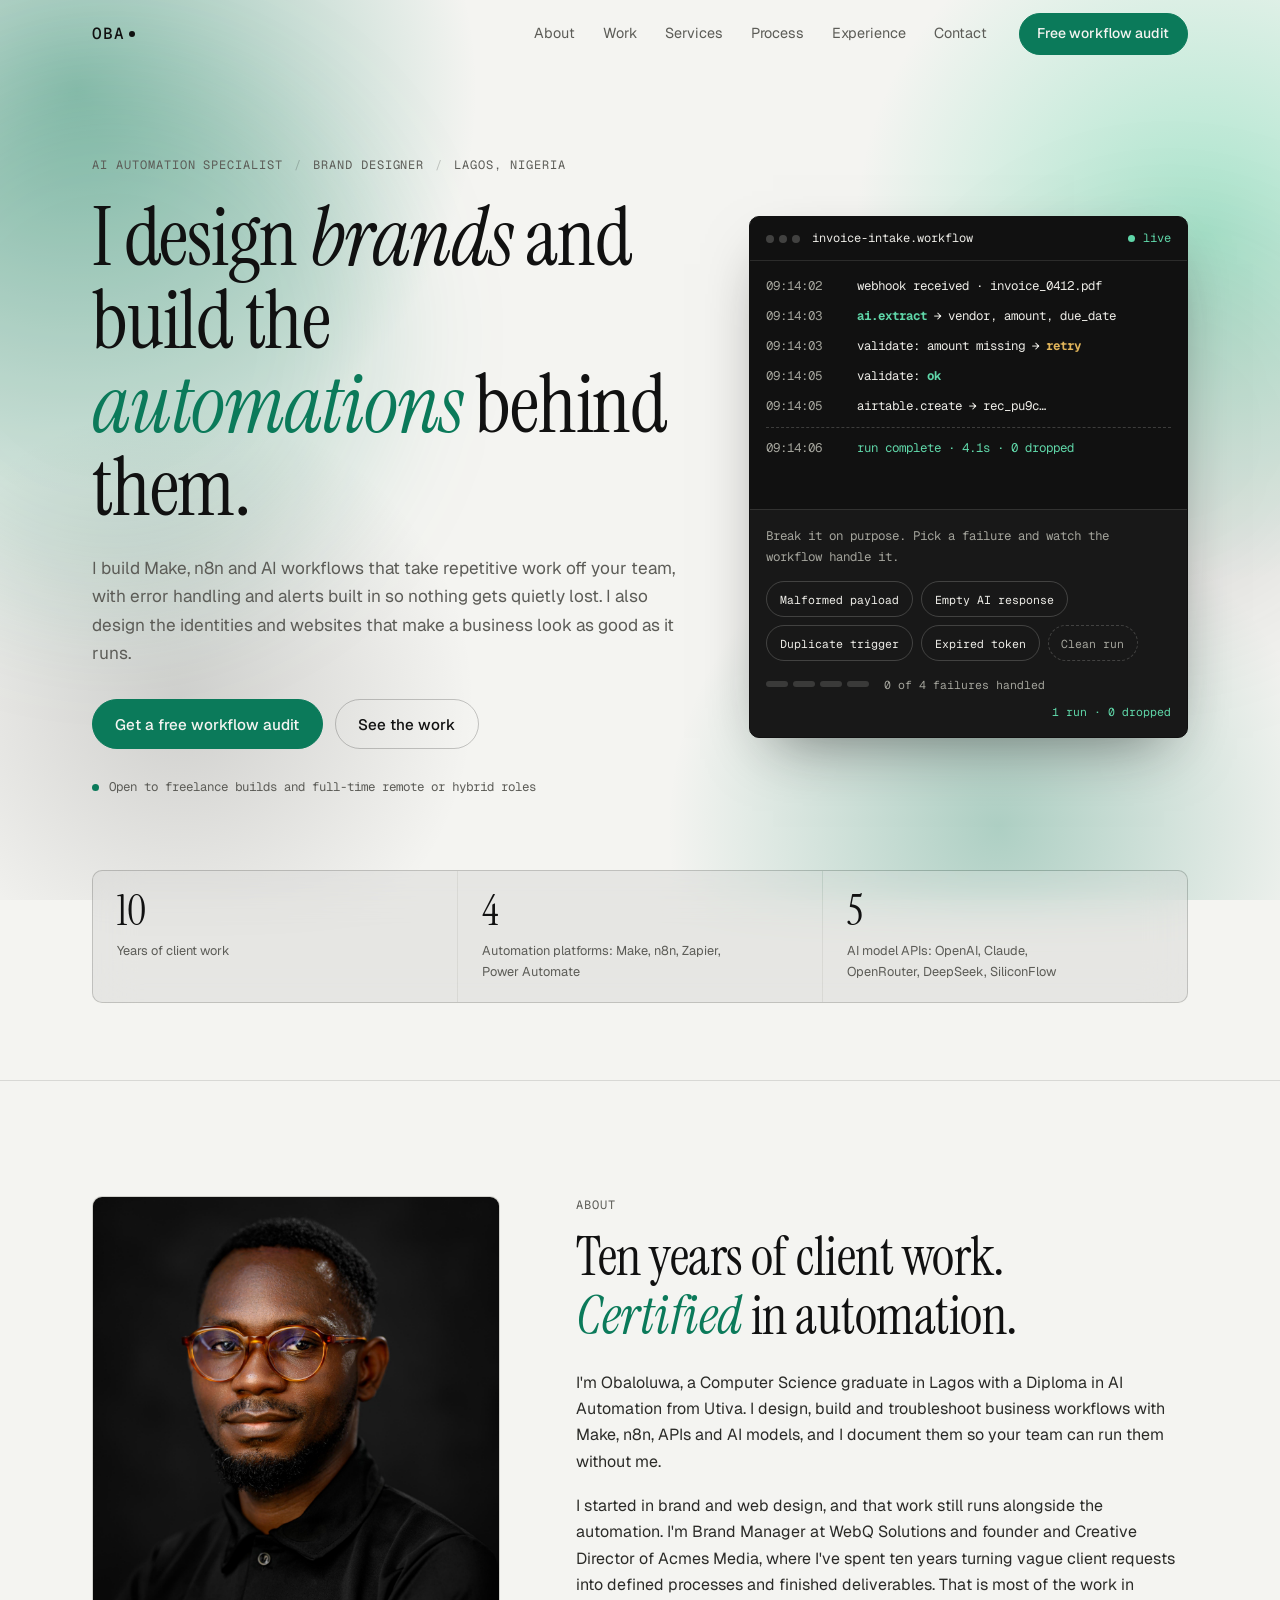
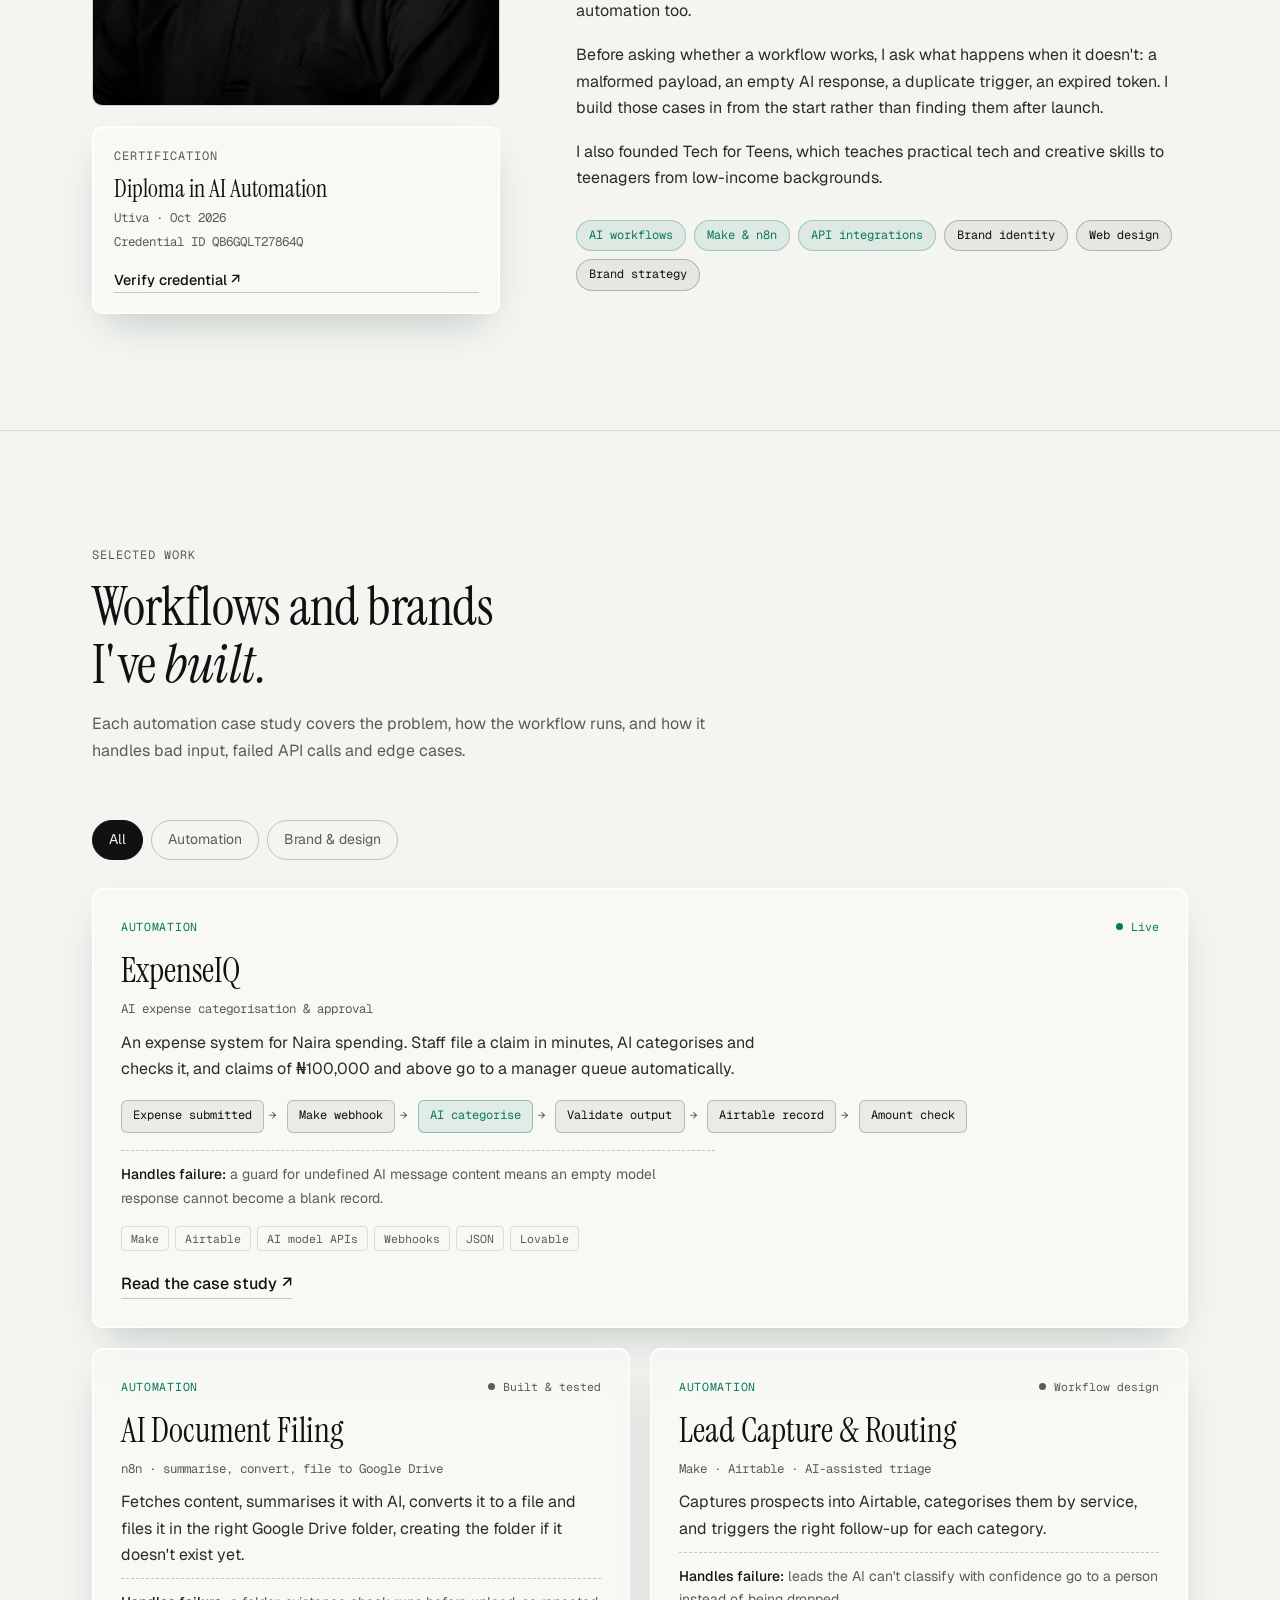
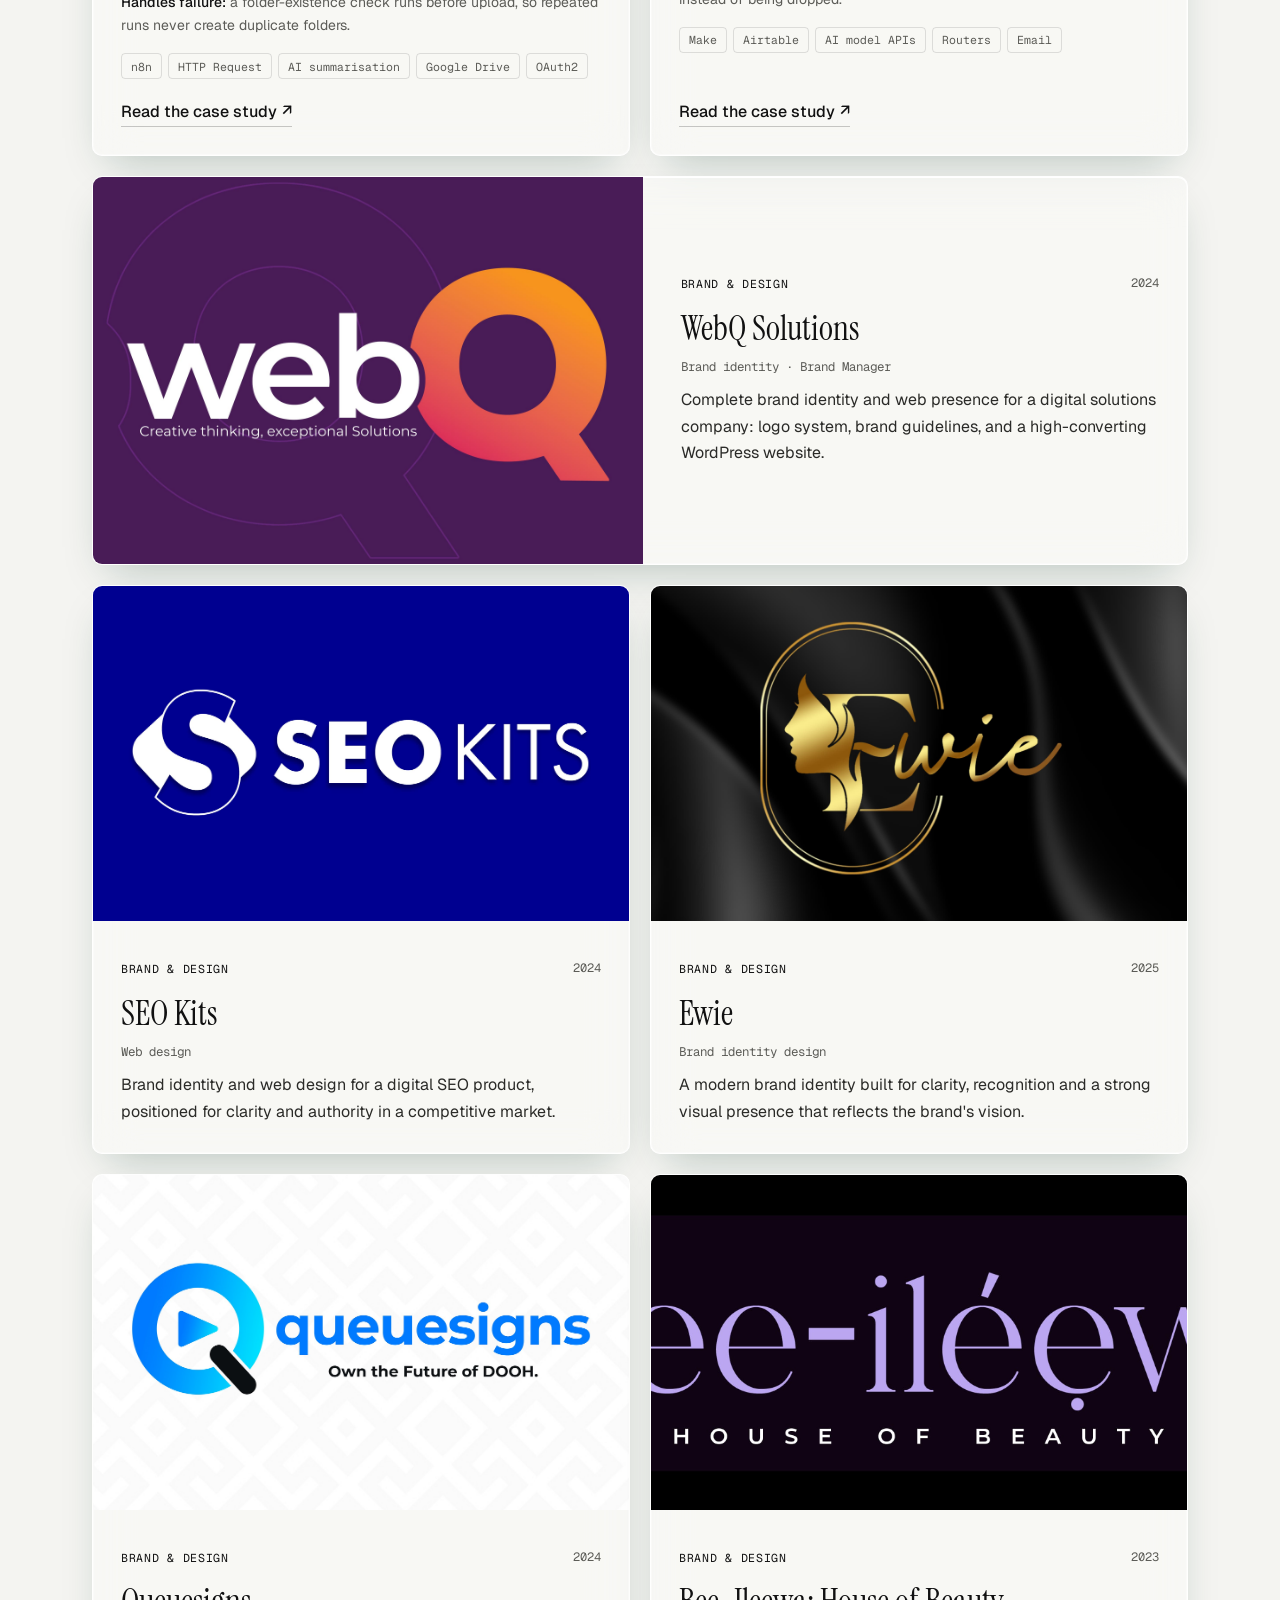
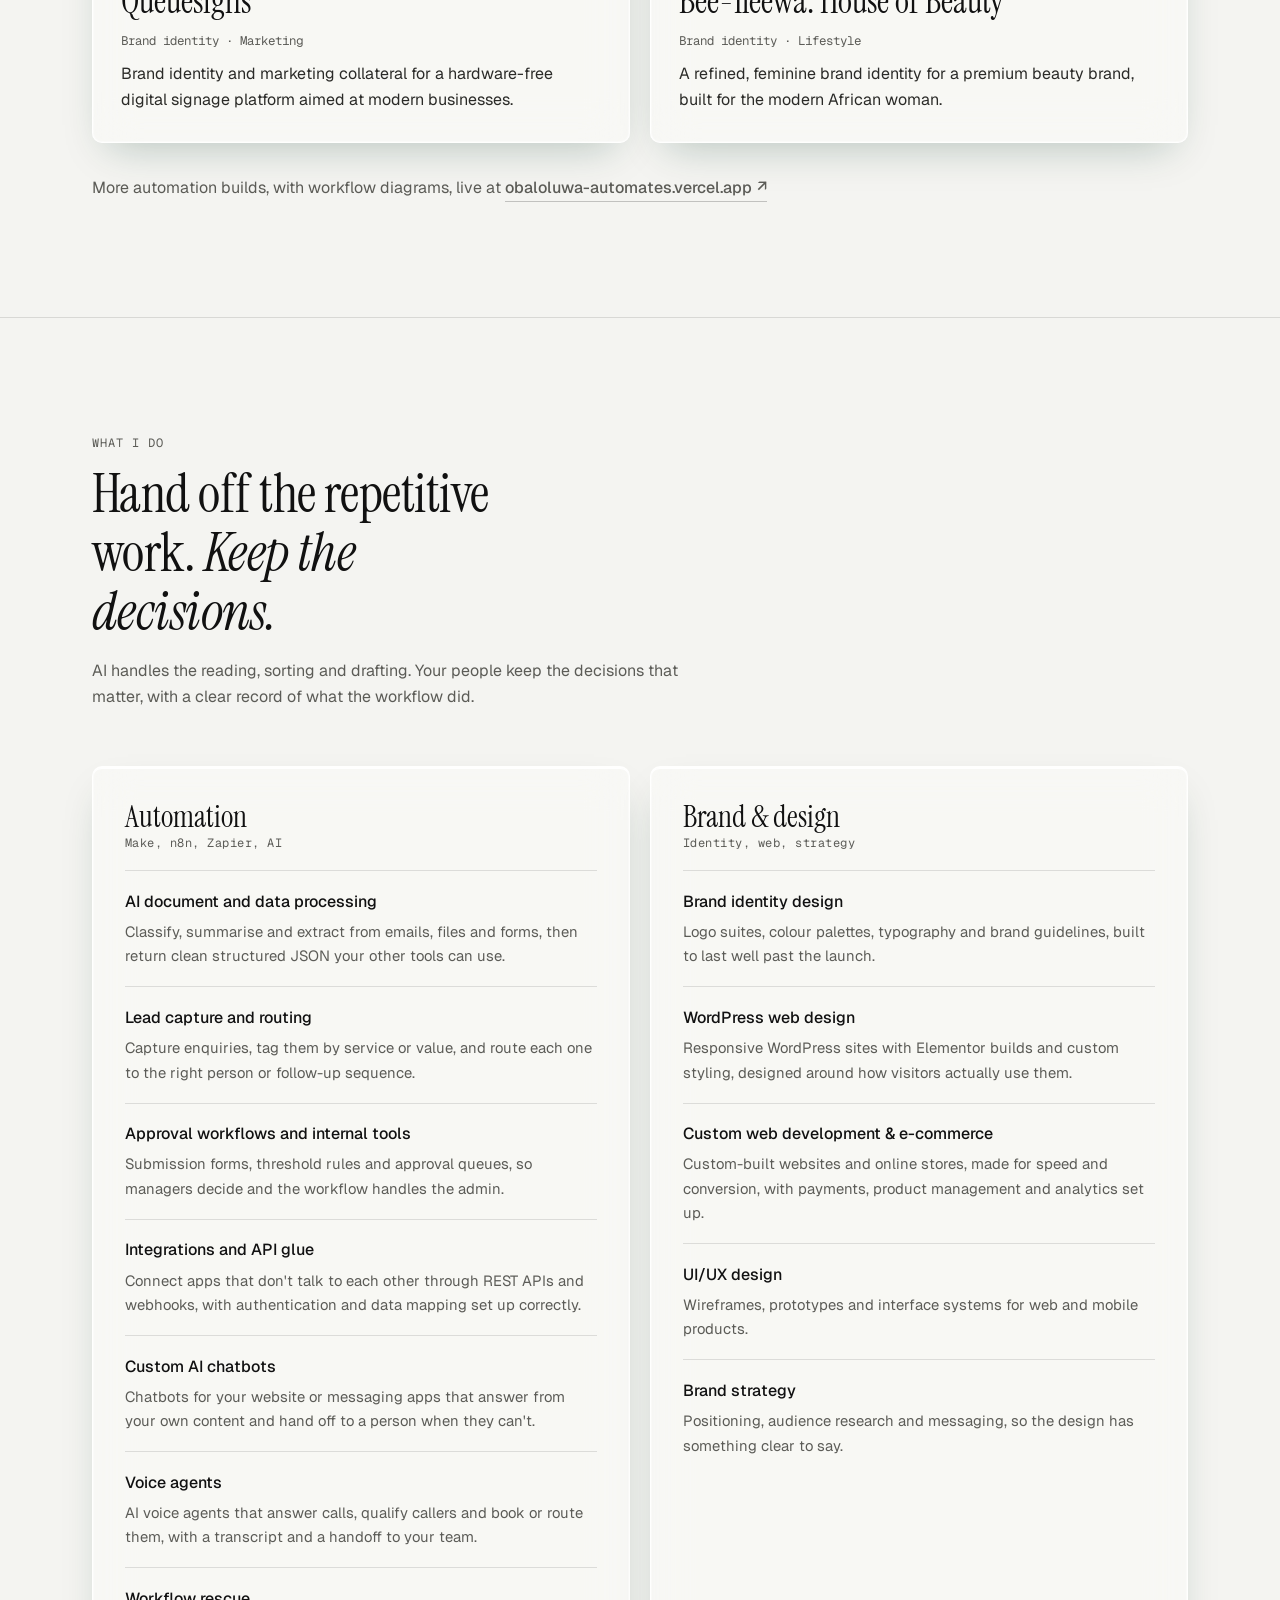
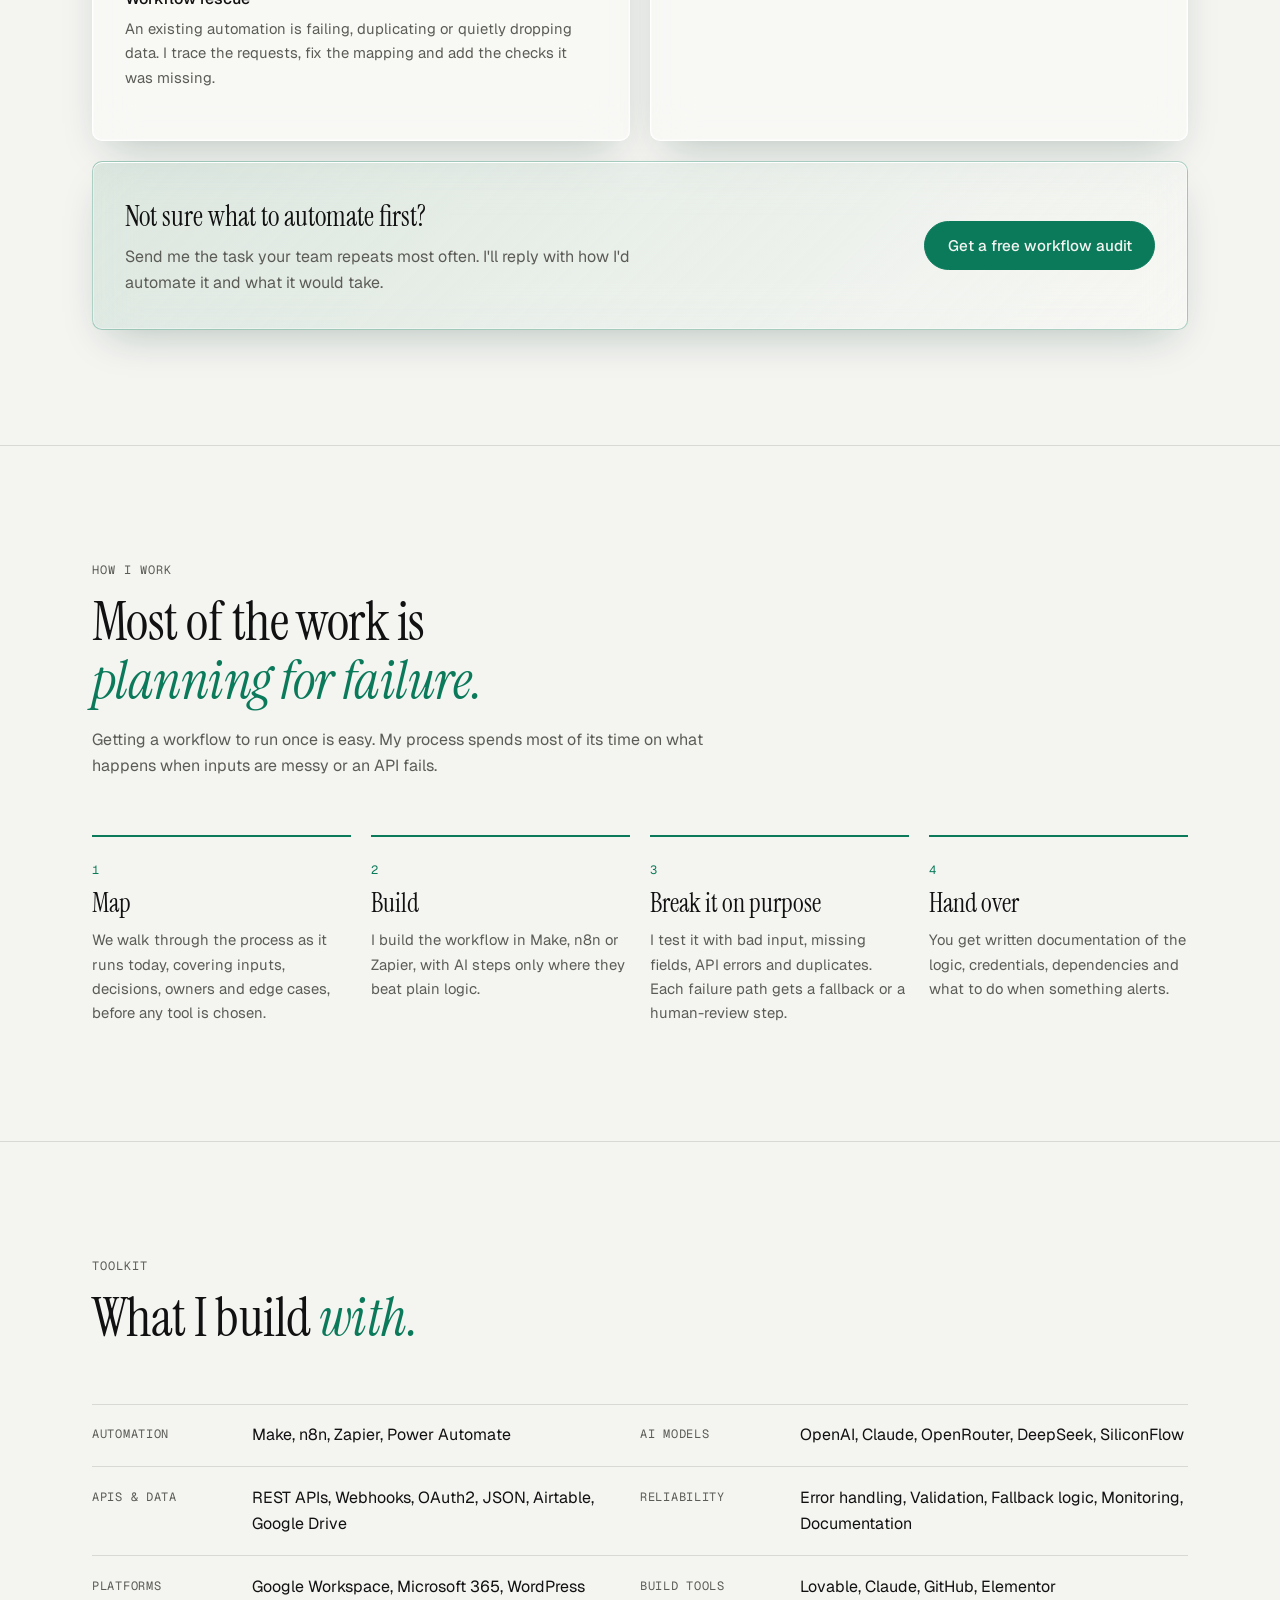
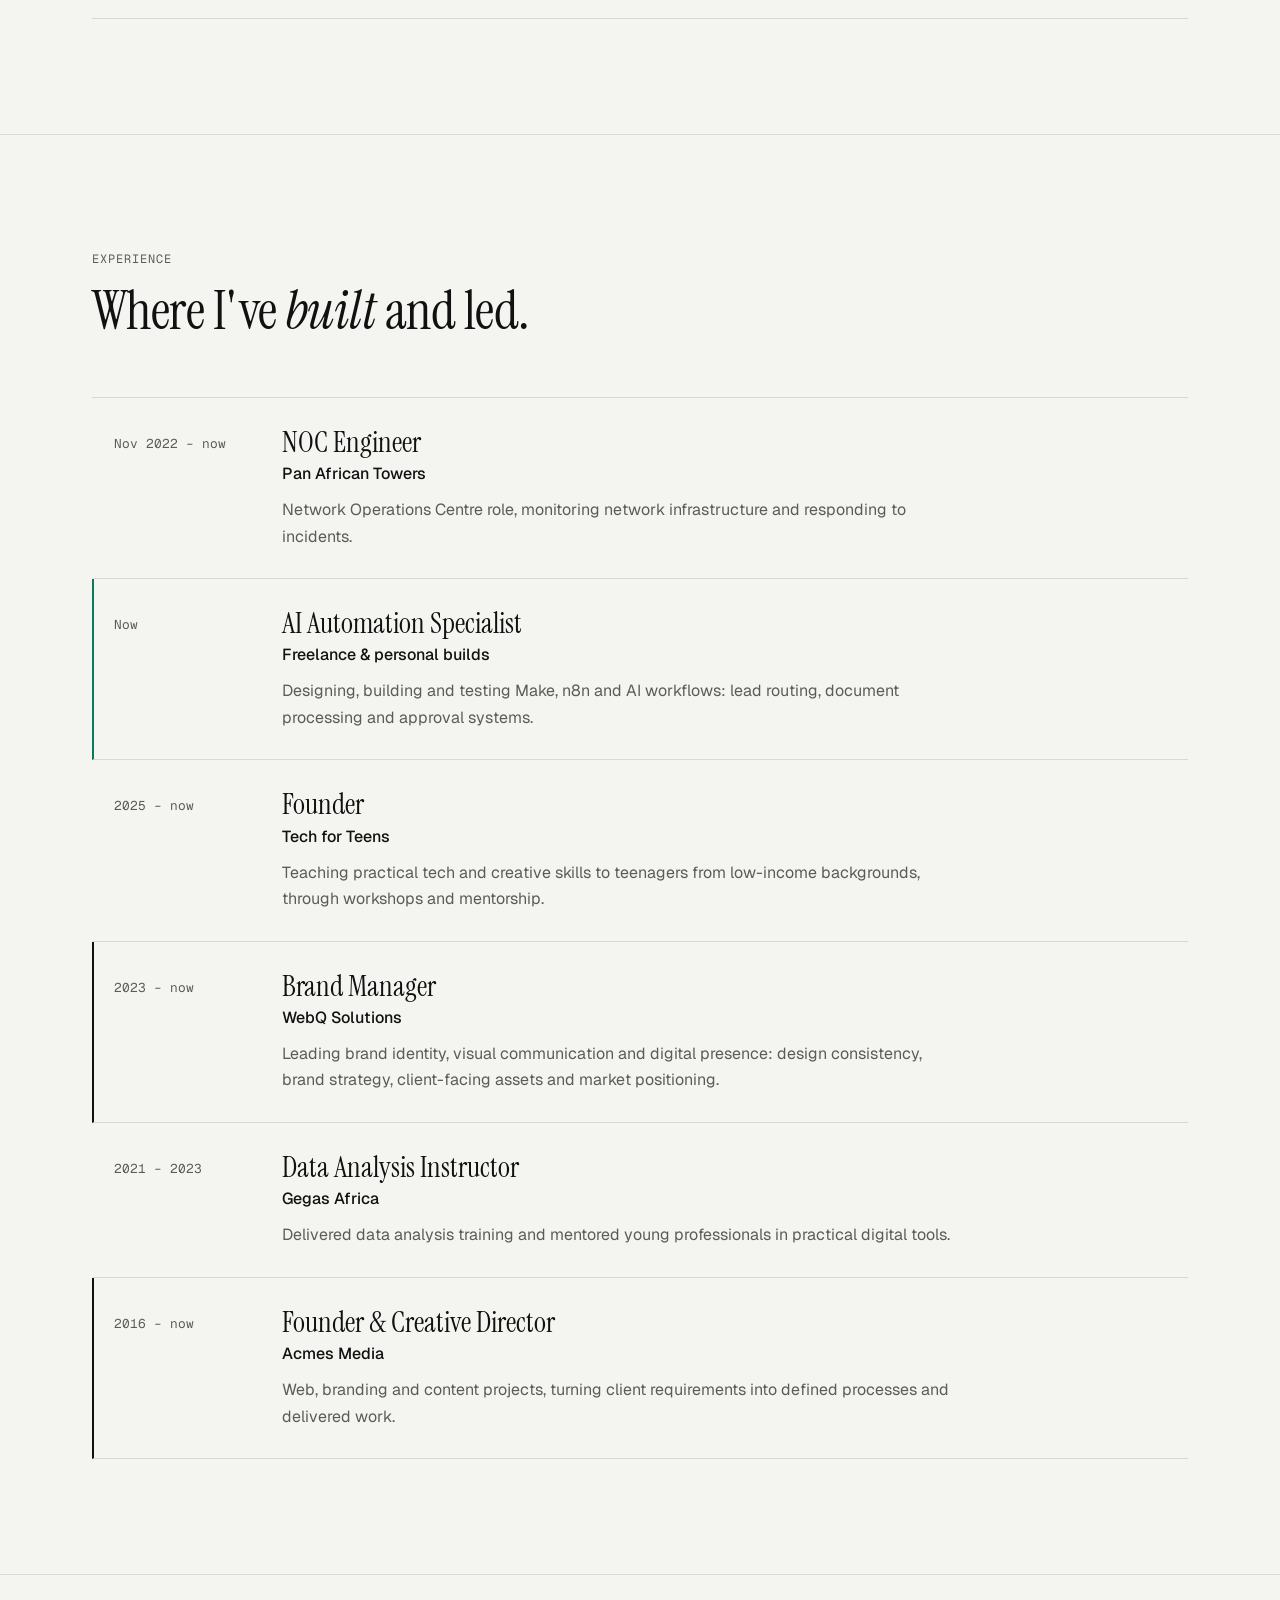
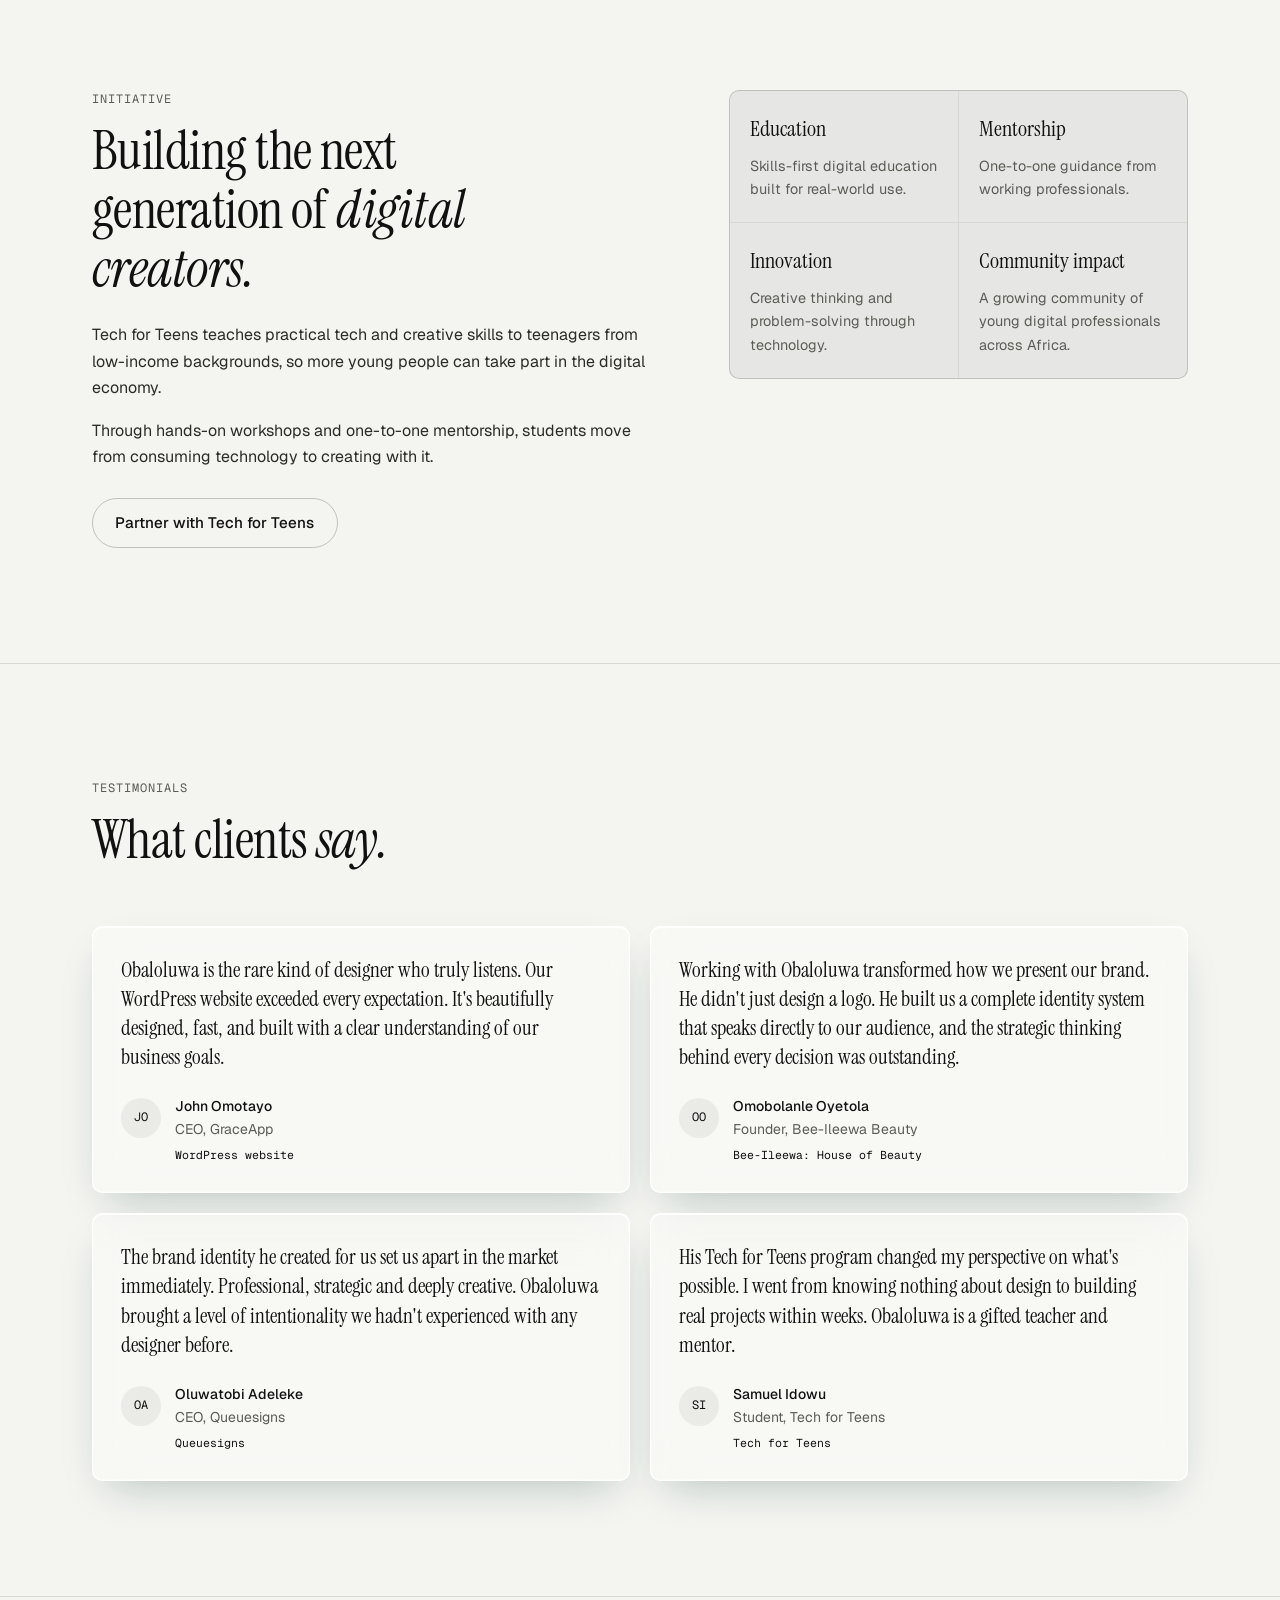
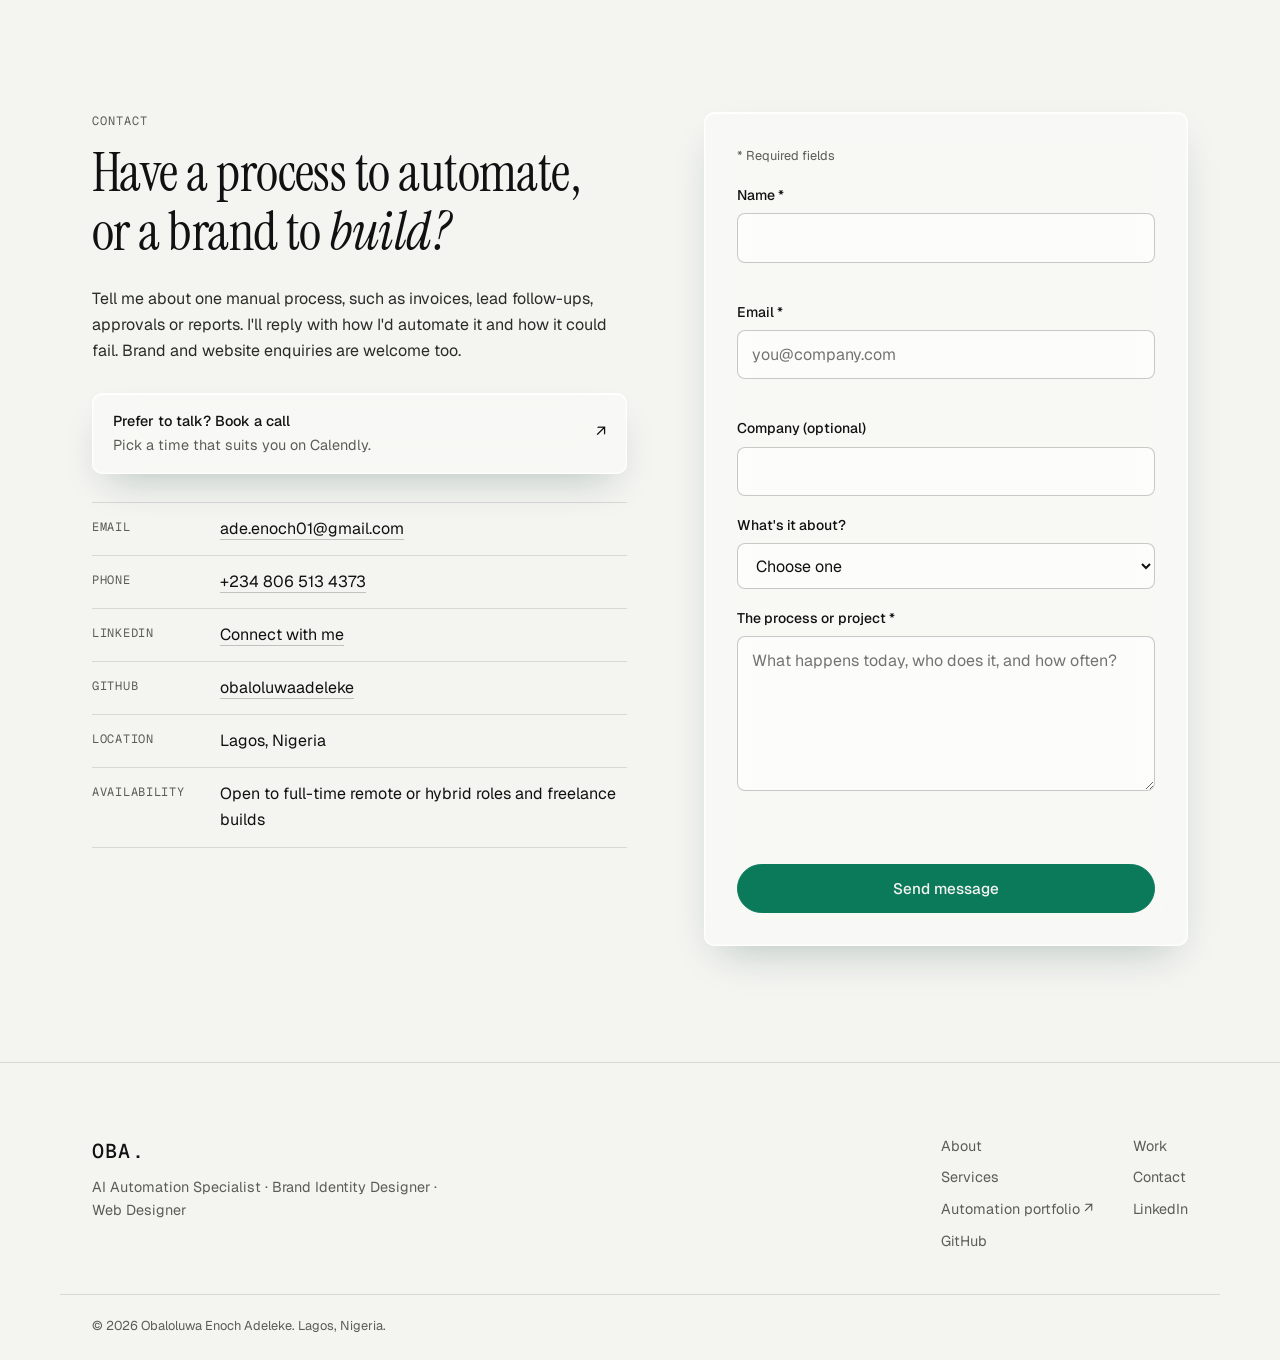
==== commit de3b4517: "Add link-preview image and NOC Engineer role details - Add 1200x630 og-image and og/twitter image me" ====
--- a/index.html
+++ b/index.html
@@ -15,9 +15,14 @@
   <meta property="og:url" content="https://obaloluwaadeleke.github.io/portfolio/" />
   <meta property="og:title" content="Obaloluwa Adeleke | AI Automation Specialist &amp; Brand Designer" />
   <meta property="og:description" content="Make, n8n and AI workflows that don't fail silently, plus brand identities and websites. Based in Lagos, Nigeria." />
+  <meta property="og:image" content="https://obaloluwaadeleke.github.io/portfolio/media/og-image.jpg" />
+  <meta property="og:image:width" content="1200" />
+  <meta property="og:image:height" content="630" />
+  <meta property="og:image:alt" content="Obaloluwa Adeleke, AI Automation Specialist and Brand Designer: I design brands and build the automations behind them." />
   <meta property="og:locale" content="en_NG" />
   <meta property="og:site_name" content="Obaloluwa Adeleke" />
-  <meta name="twitter:card" content="summary" />
+  <meta name="twitter:card" content="summary_large_image" />
+  <meta name="twitter:image" content="https://obaloluwaadeleke.github.io/portfolio/media/og-image.jpg" />
   <meta name="twitter:title" content="Obaloluwa Adeleke | AI Automation Specialist &amp; Brand Designer" />
   <meta name="twitter:description" content="Make, n8n and AI workflows that don't fail silently, plus brand identities and websites." />
 
@@ -460,6 +465,14 @@
         </div>
 
         <ol class="timeline">
+          <li class="job reveal">
+            <p class="job__date">Nov 2022 &ndash; now</p>
+            <div>
+              <h3 class="job__role">NOC Engineer</h3>
+              <p class="job__org">Pan African Towers</p>
+              <p class="job__desc">Network Operations Centre role, monitoring network infrastructure and responding to incidents.</p>
+            </div>
+          </li>
           <li class="job job--auto reveal">
             <p class="job__date">Now</p>
             <div>
@@ -500,15 +513,7 @@
               <p class="job__desc">Web, branding and content projects, turning client requirements into defined processes and delivered work.</p>
             </div>
           </li>
-          <!-- NEED: confirm dates, position in the timeline and a one-line description for this role. -->
-          <li class="job reveal">
-            <p class="job__date">Earlier role</p>
-            <div>
-              <h3 class="job__role">NOC Engineer</h3>
-              <p class="job__org">Pan African Towers</p>
-              <p class="job__desc">Network Operations Centre role, monitoring network infrastructure and responding to incidents.</p>
-            </div>
-          </li>
+
         </ol>
       </div>
     </section>
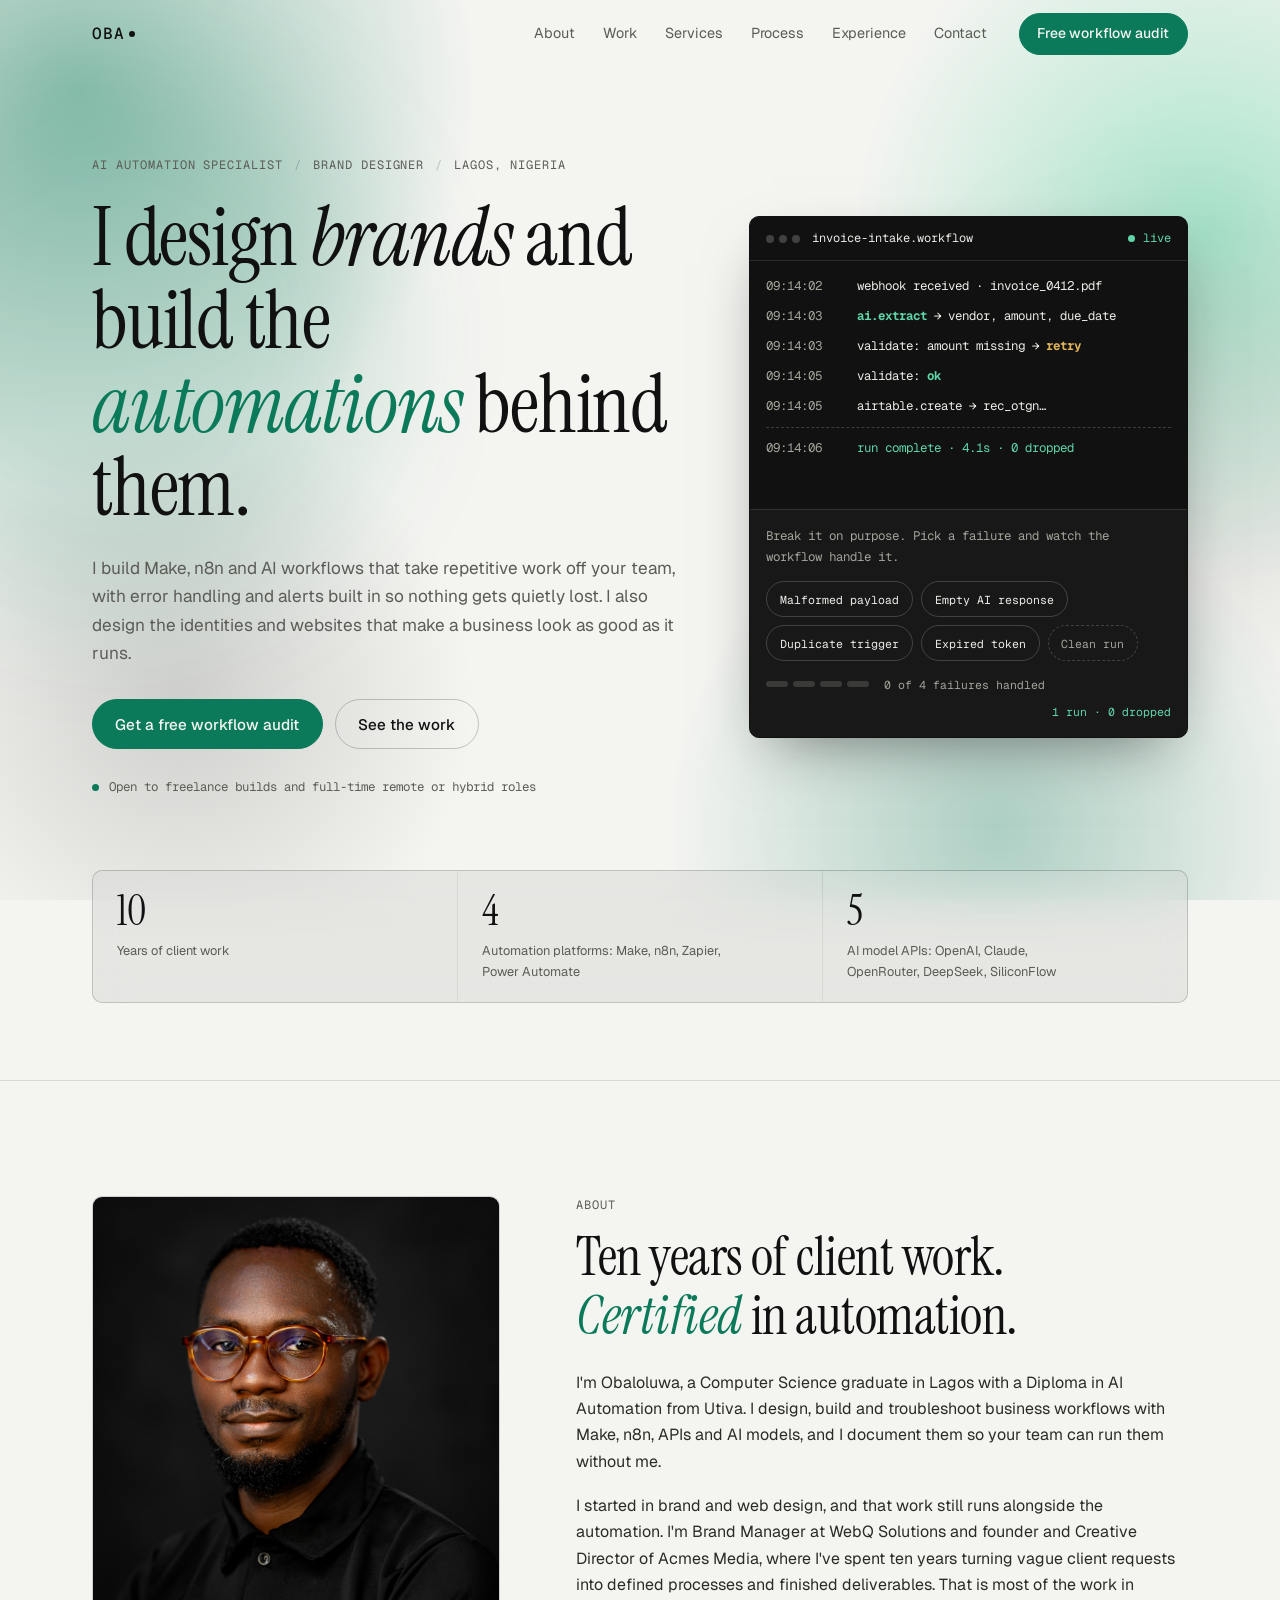
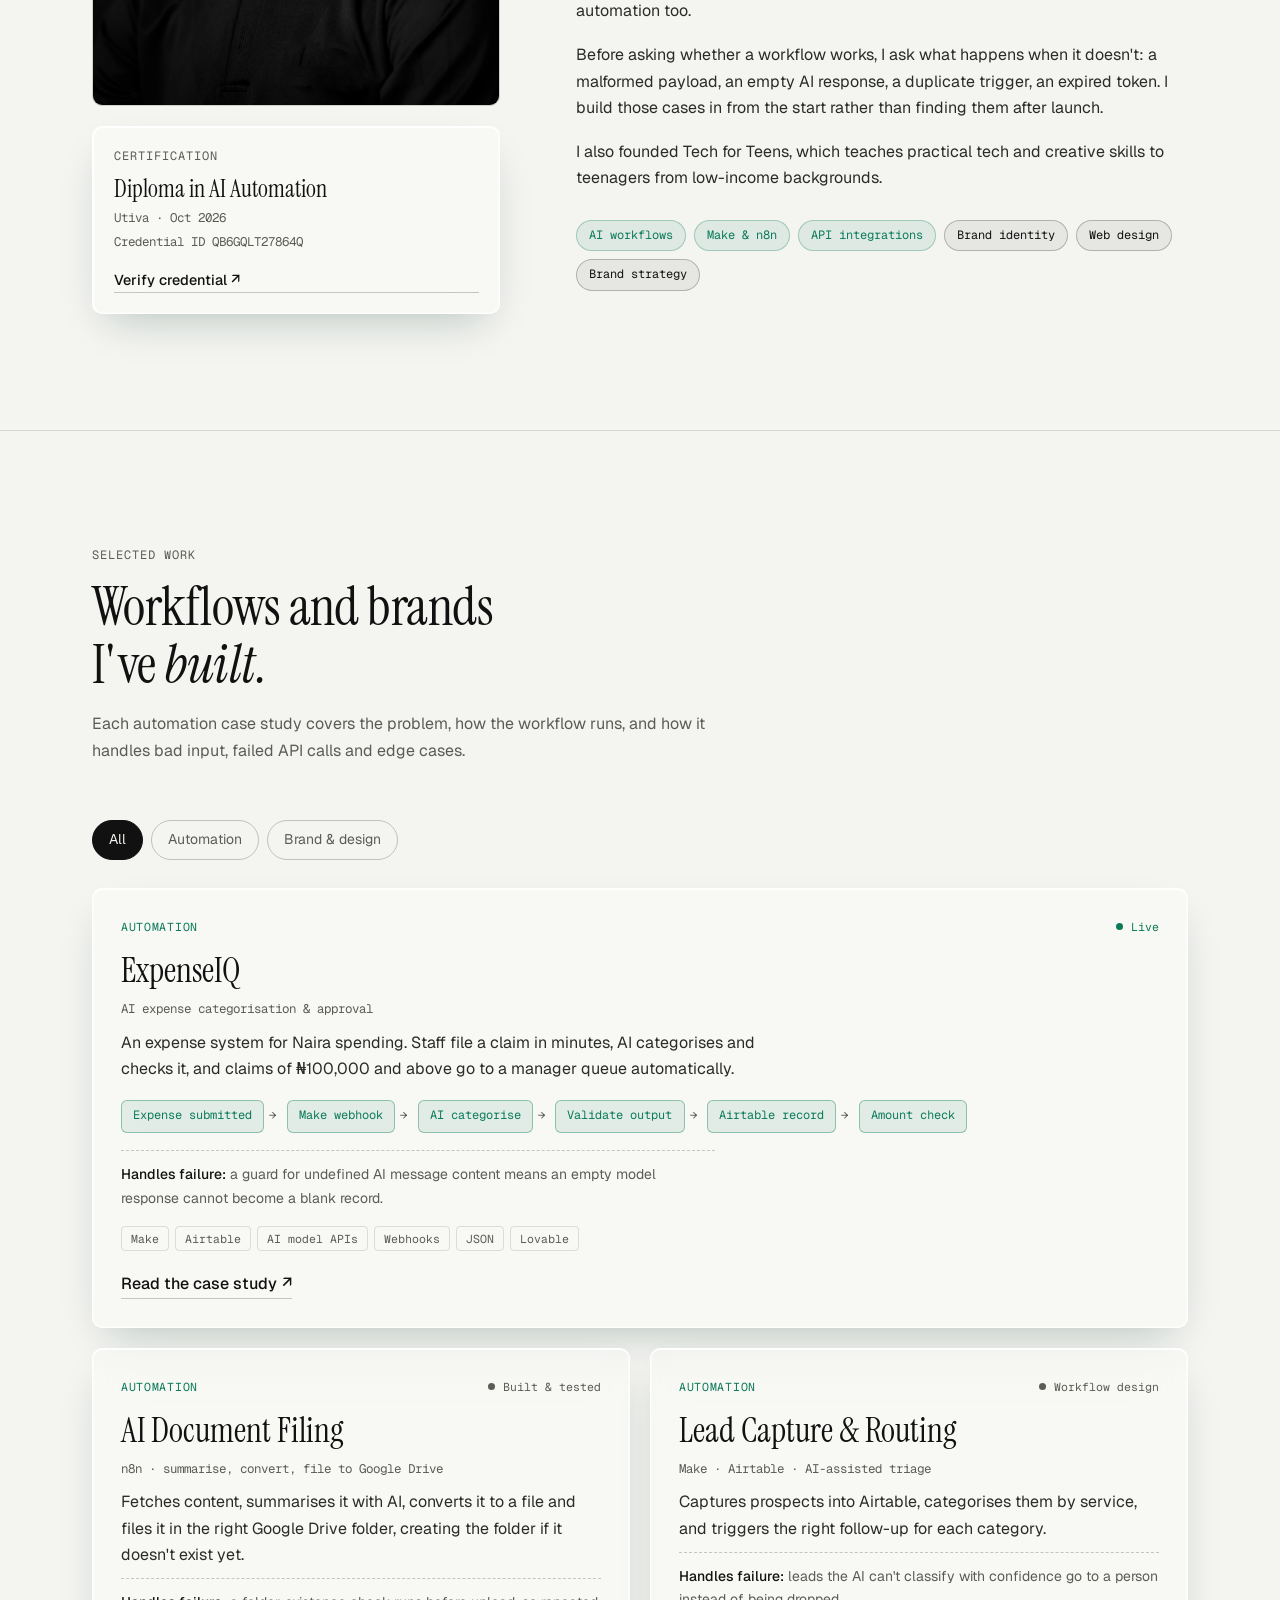
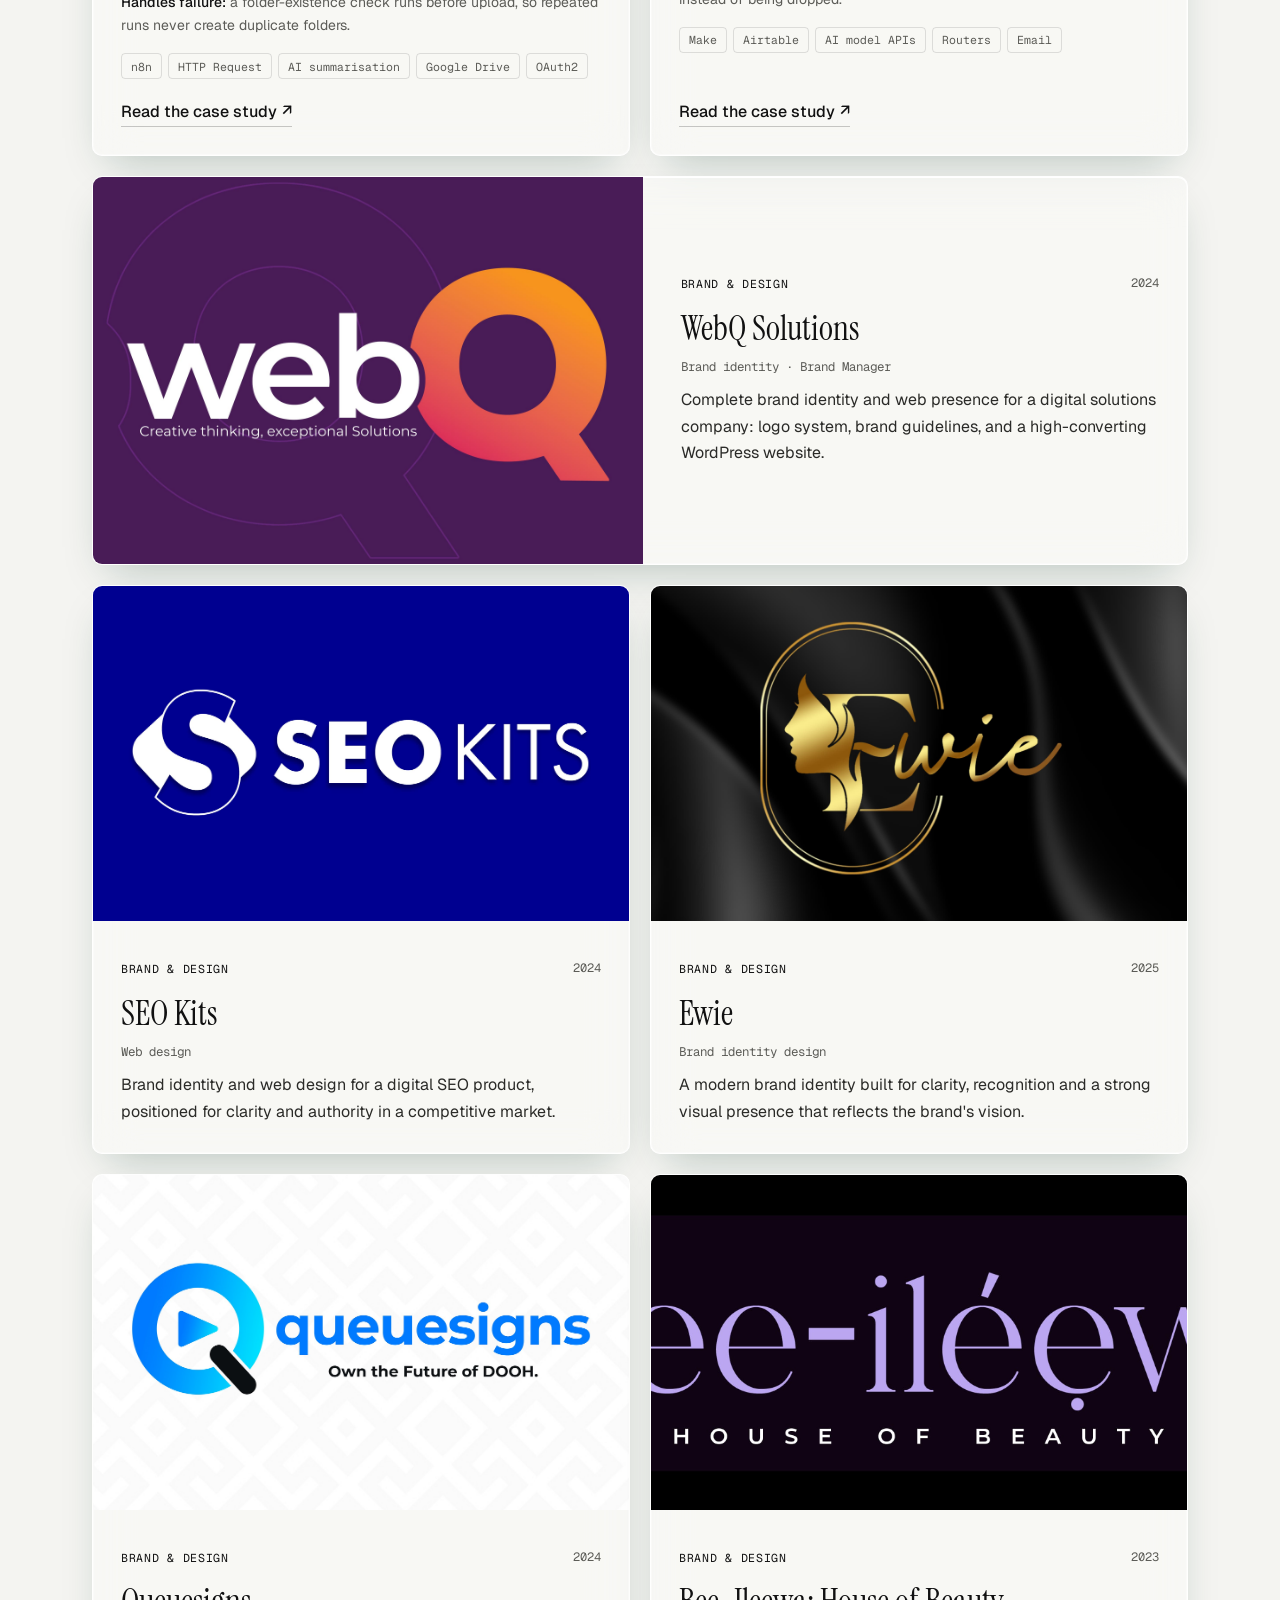
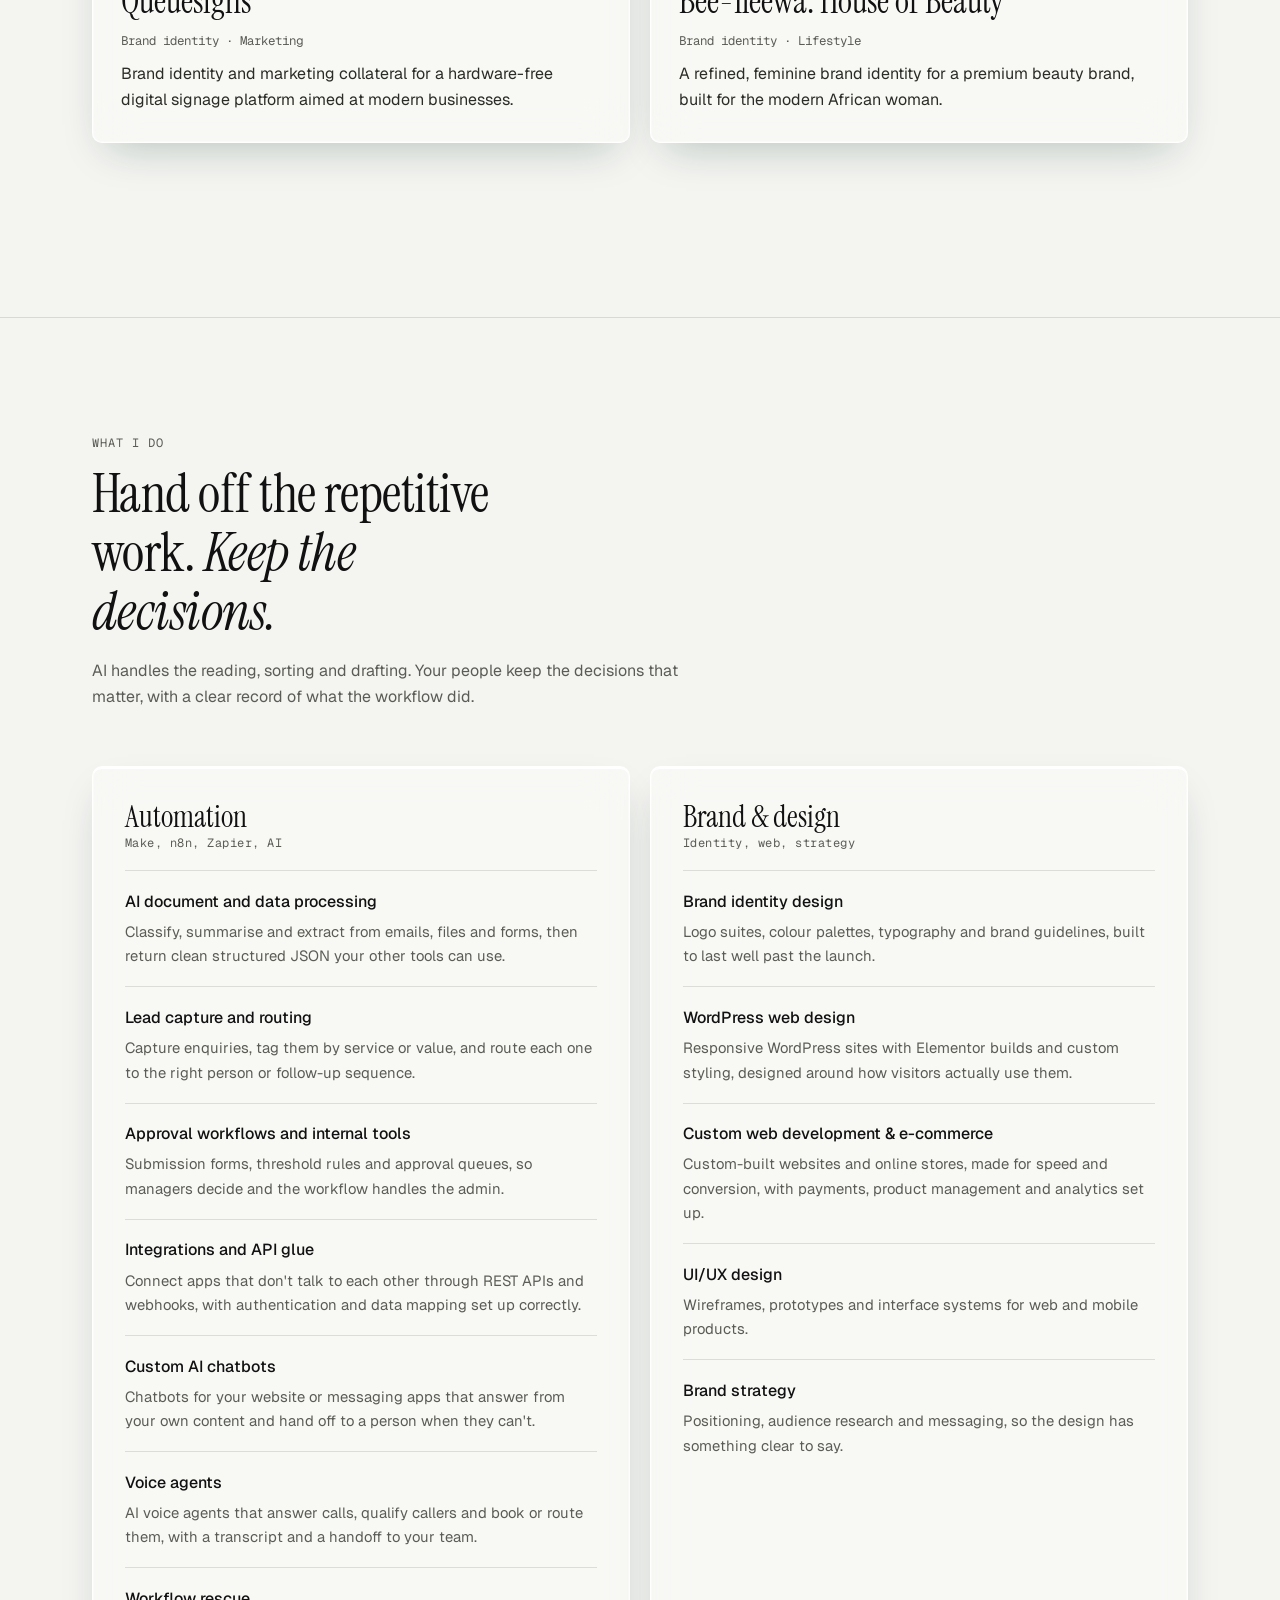
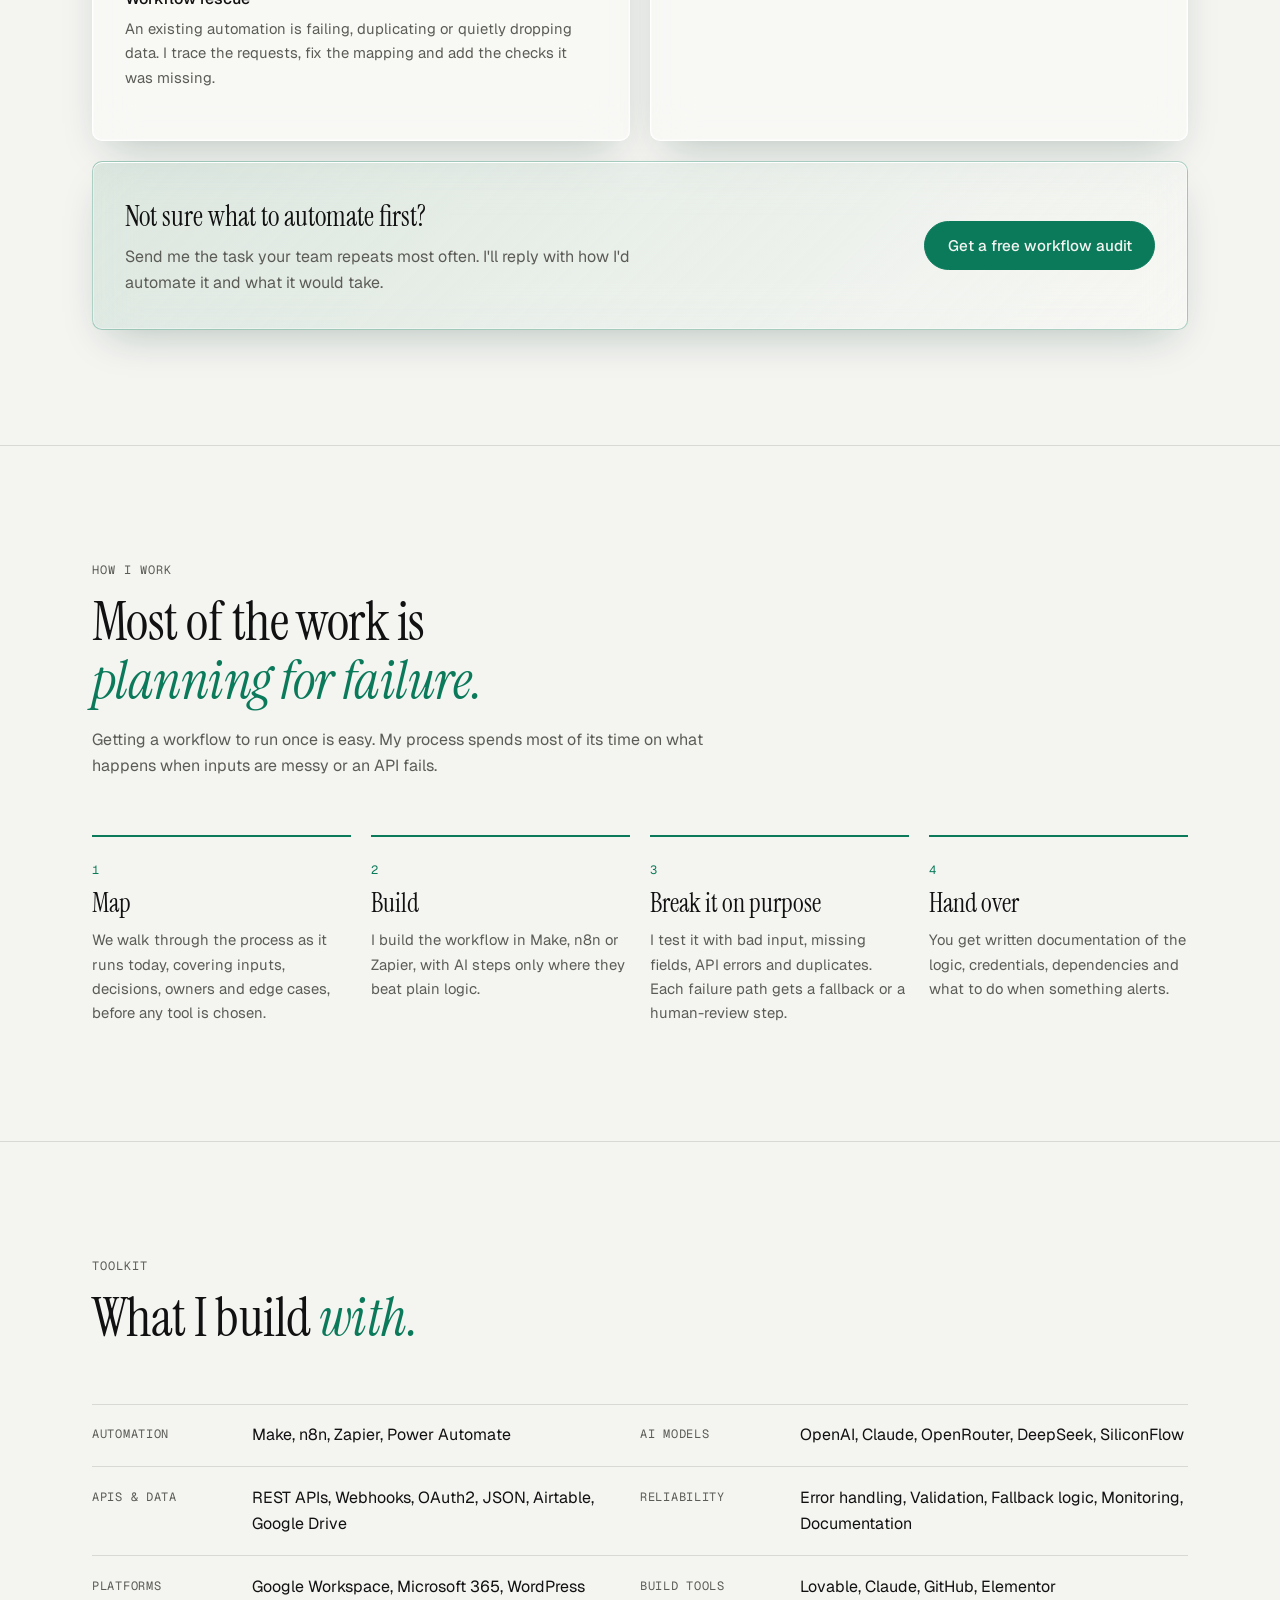
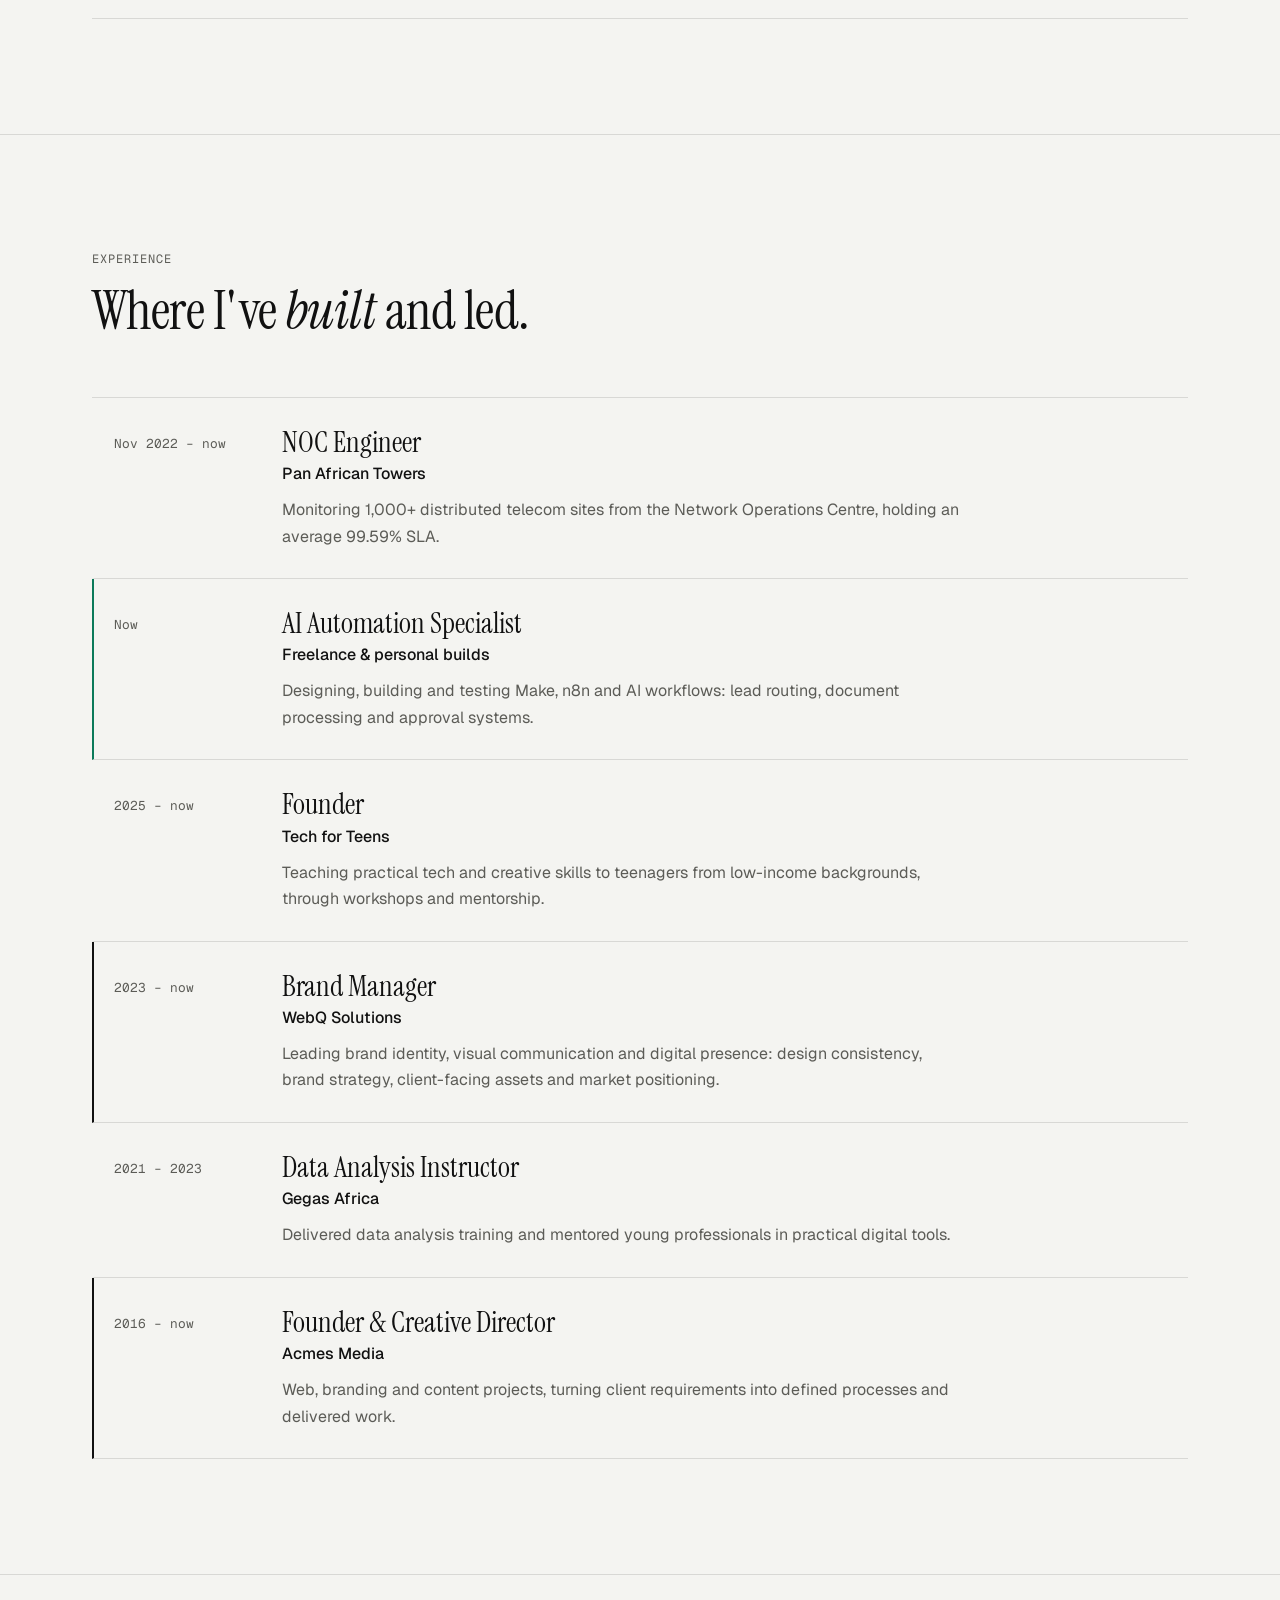
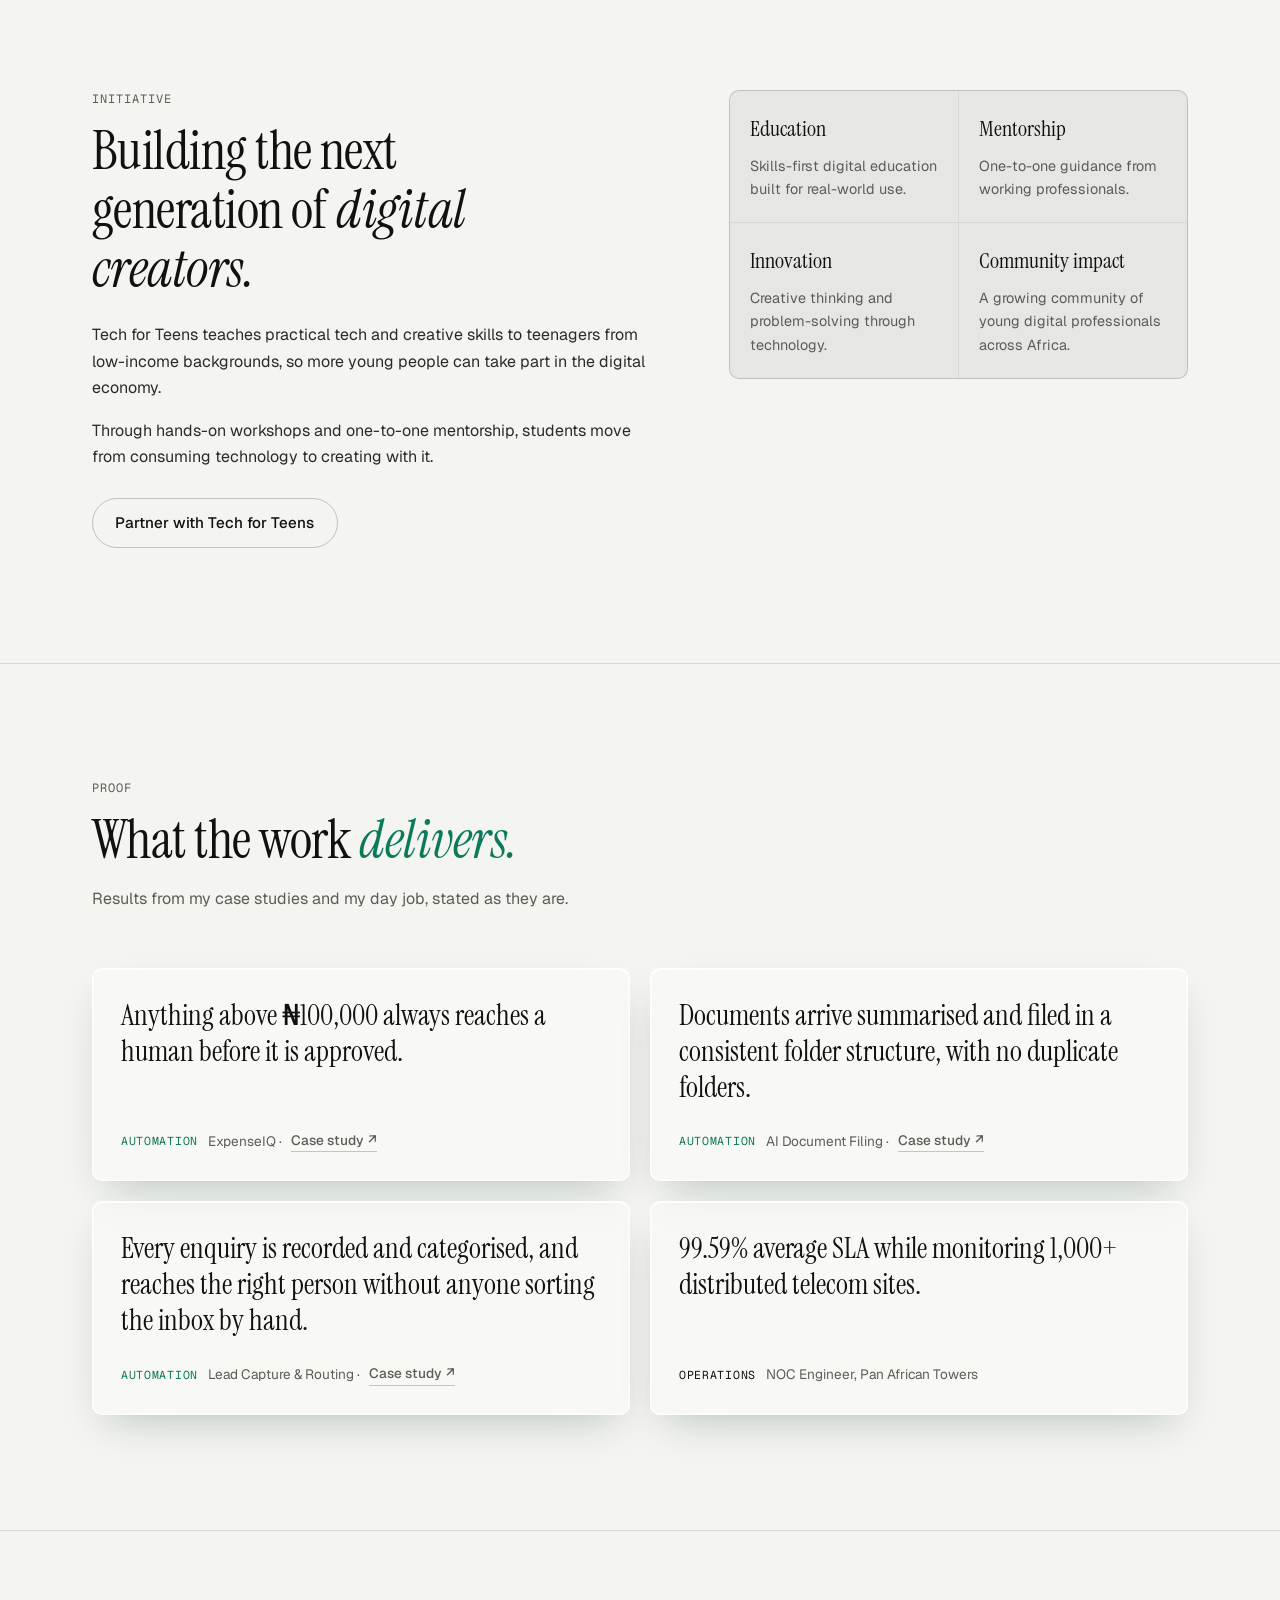
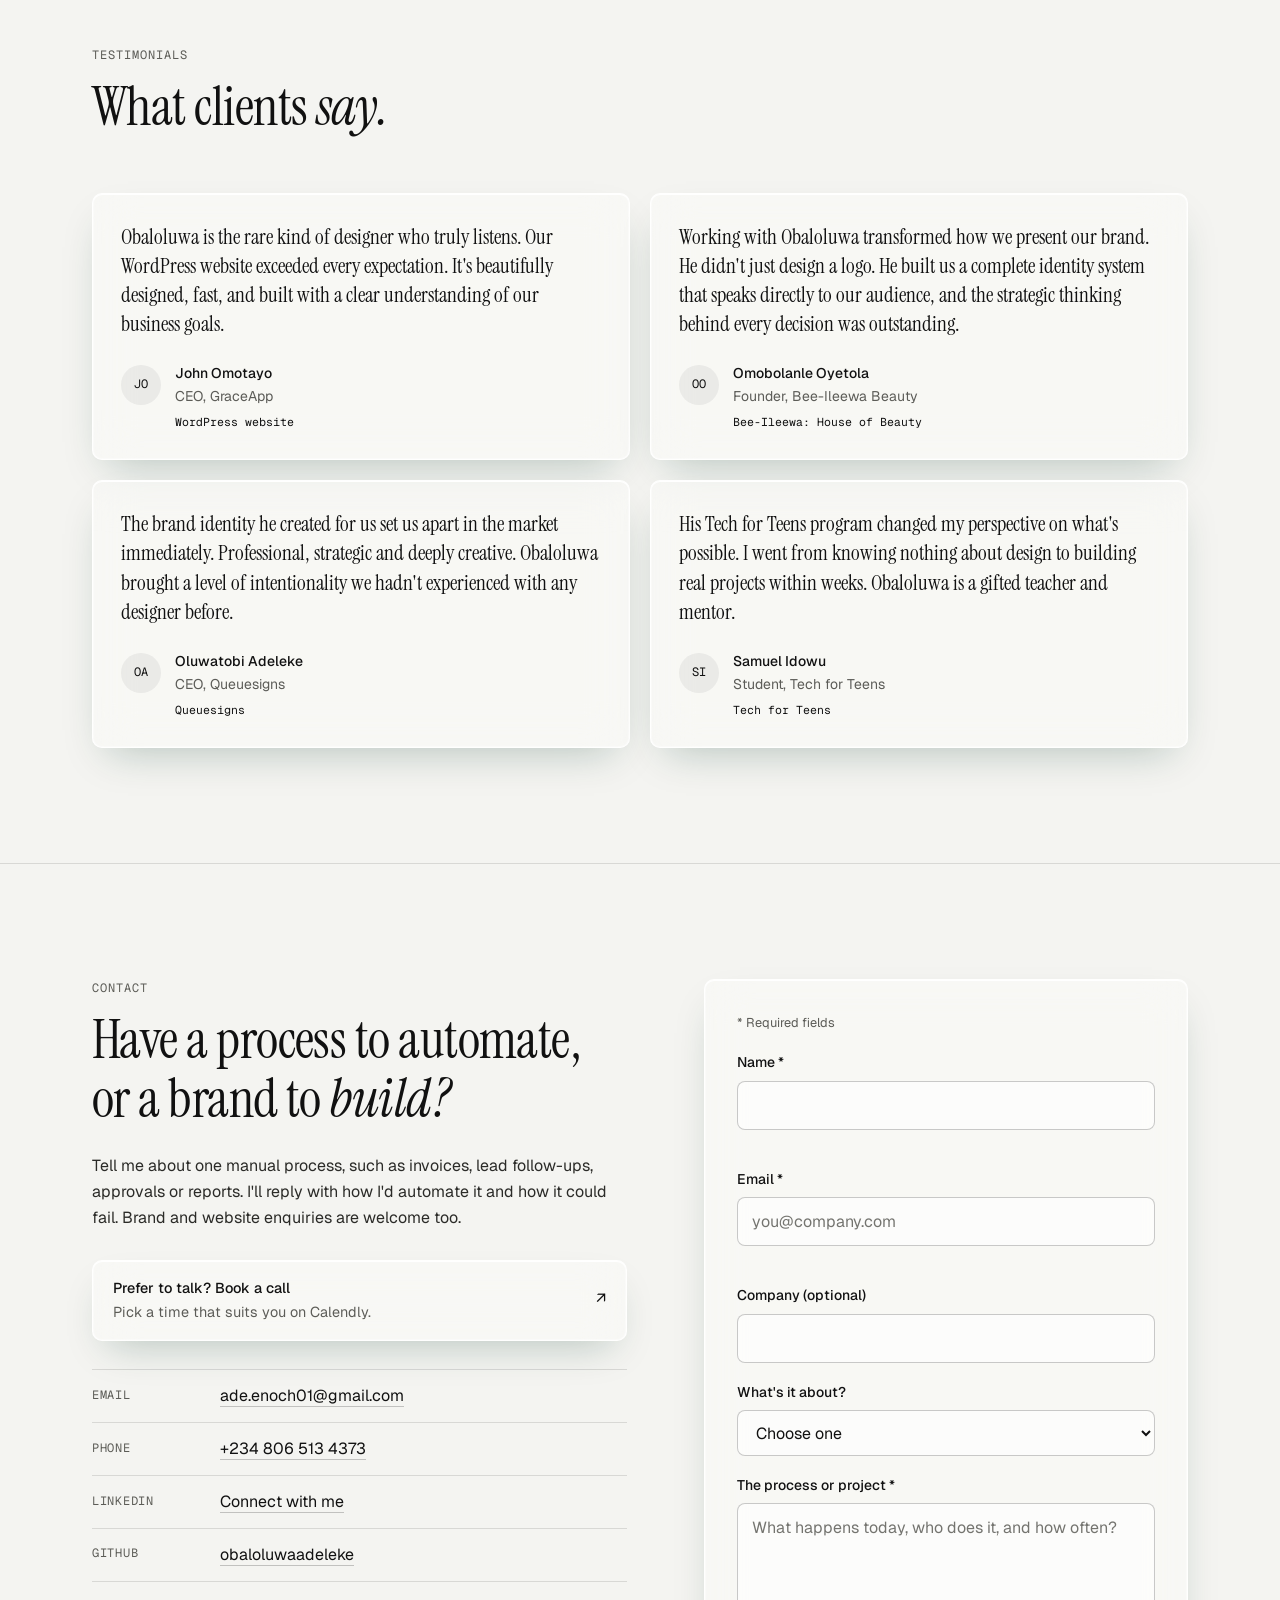
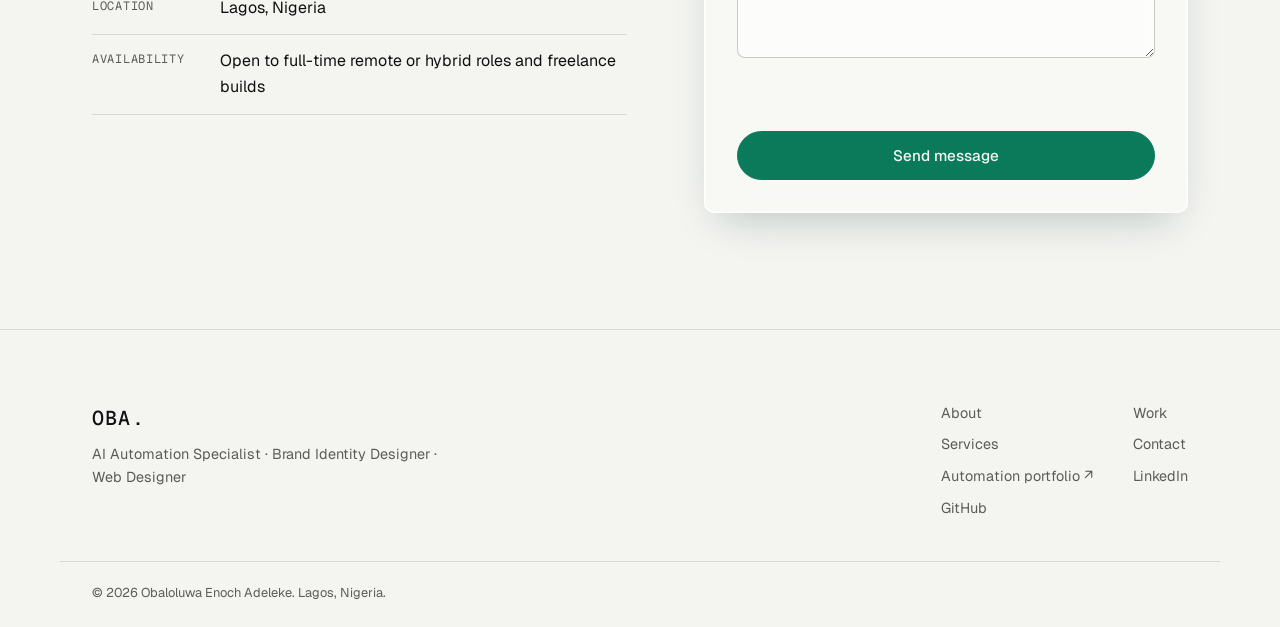
==== commit cc4f0539: "Add outcomes section and NOC Engineer metrics - New "What the work delivers" section built from the " ====
--- a/index.html
+++ b/index.html
@@ -470,7 +470,7 @@
             <div>
               <h3 class="job__role">NOC Engineer</h3>
               <p class="job__org">Pan African Towers</p>
-              <p class="job__desc">Network Operations Centre role, monitoring network infrastructure and responding to incidents.</p>
+              <p class="job__desc">Monitoring 1,000+ distributed telecom sites from the Network Operations Centre, holding an average 99.59% SLA.</p>
             </div>
           </li>
           <li class="job job--auto reveal">
@@ -534,6 +534,36 @@
           <li class="pillar reveal"><h3>Mentorship</h3><p>One-to-one guidance from working professionals.</p></li>
           <li class="pillar reveal"><h3>Innovation</h3><p>Creative thinking and problem-solving through technology.</p></li>
           <li class="pillar reveal"><h3>Community impact</h3><p>A growing community of young digital professionals across Africa.</p></li>
+        </ul>
+      </div>
+    </section>
+
+    <!-- ============ OUTCOMES ============ -->
+    <section class="section outcomes" id="outcomes">
+      <div class="container">
+        <div class="section__head reveal">
+          <p class="label">Proof</p>
+          <h2 class="section__title">What the work <em>delivers.</em></h2>
+          <p class="section__sub">Results from my case studies and my day job, stated as they are.</p>
+        </div>
+
+        <ul class="outcomes__grid">
+          <li class="outcome reveal">
+            <p class="outcome__text">Anything above &#8358;100,000 always reaches a human before it is approved.</p>
+            <p class="outcome__src"><span class="tag tag--auto">Automation</span> ExpenseIQ &middot; <a class="link" href="https://obaloluwa-automates.vercel.app/work/expense-iq" target="_blank" rel="noopener noreferrer">Case study <span aria-hidden="true">&nearr;</span><span class="sr-only"> (opens my automation portfolio)</span></a></p>
+          </li>
+          <li class="outcome reveal">
+            <p class="outcome__text">Documents arrive summarised and filed in a consistent folder structure, with no duplicate folders.</p>
+            <p class="outcome__src"><span class="tag tag--auto">Automation</span> AI Document Filing &middot; <a class="link" href="https://obaloluwa-automates.vercel.app/work/n8n-document-drive" target="_blank" rel="noopener noreferrer">Case study <span aria-hidden="true">&nearr;</span><span class="sr-only"> (opens my automation portfolio)</span></a></p>
+          </li>
+          <li class="outcome reveal">
+            <p class="outcome__text">Every enquiry is recorded and categorised, and reaches the right person without anyone sorting the inbox by hand.</p>
+            <p class="outcome__src"><span class="tag tag--auto">Automation</span> Lead Capture &amp; Routing &middot; <a class="link" href="https://obaloluwa-automates.vercel.app/work/lead-routing" target="_blank" rel="noopener noreferrer">Case study <span aria-hidden="true">&nearr;</span><span class="sr-only"> (opens my automation portfolio)</span></a></p>
+          </li>
+          <li class="outcome reveal">
+            <p class="outcome__text">99.59% average SLA while monitoring 1,000+ distributed telecom sites.</p>
+            <p class="outcome__src"><span class="tag tag--brand">Operations</span> NOC Engineer, Pan African Towers</p>
+          </li>
         </ul>
       </div>
     </section>
--- a/style.css
+++ b/style.css
@@ -110,7 +110,8 @@
 .section__title em { color: var(--text); }
 #about .section__title em,
 #process .section__title em,
-#toolkit .section__title em { color: var(--auto); }
+#toolkit .section__title em,
+#outcomes .section__title em { color: var(--auto); }
 #tech-for-teens .section__title em,
 #testimonials .section__title em { color: var(--brand); }
 .section__sub { color: var(--muted); max-width: 58ch; margin-top: 1rem; }
@@ -624,3 +625,19 @@
   .progress { display: none; }
   .card.is-entering, .runlog__cta { animation: none; }
 }
+
+/* =========================================================
+   OUTCOMES
+========================================================= */
+.outcomes__grid { display: grid; grid-template-columns: repeat(2, 1fr); gap: 1.25rem; }
+.outcome {
+  display: flex; flex-direction: column; justify-content: space-between; gap: 1.5rem;
+  padding: clamp(1.25rem, 3vw, 1.75rem);
+  border: 1px solid var(--glass-border); border-radius: var(--radius);
+  background: var(--glass); box-shadow: var(--glass-shadow);
+  backdrop-filter: blur(22px) saturate(1.8); -webkit-backdrop-filter: blur(22px) saturate(1.8);
+}
+.outcome__text { font-family: var(--f-display); font-size: clamp(1.4rem, 2.4vw, 1.8rem); line-height: 1.25; }
+.outcome__src { display: flex; flex-wrap: wrap; align-items: center; gap: 0.4rem 0.6rem; font-size: 0.85rem; color: var(--muted); }
+@media (max-width: 700px) { .outcomes__grid { grid-template-columns: 1fr; } }
+@supports not ((backdrop-filter: blur(1px)) or (-webkit-backdrop-filter: blur(1px))) { .outcome { background: var(--ink-2); } }
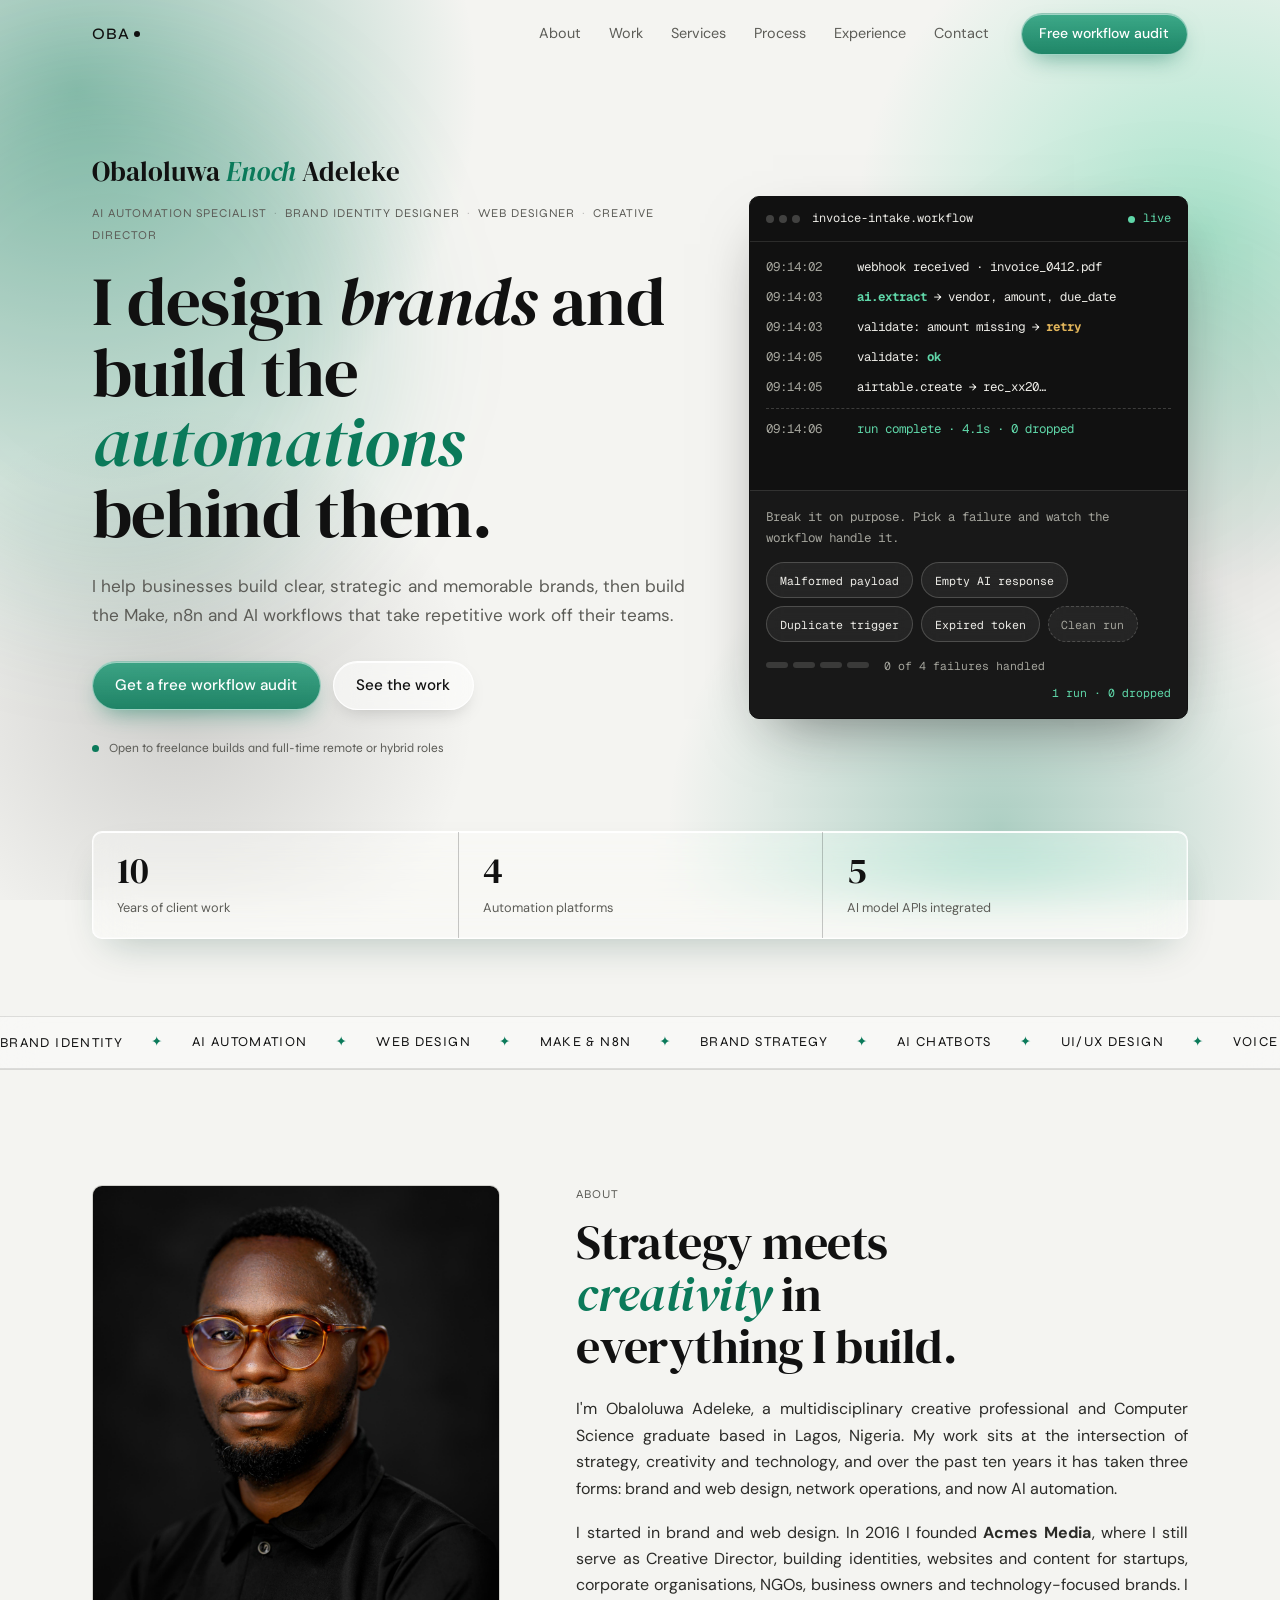
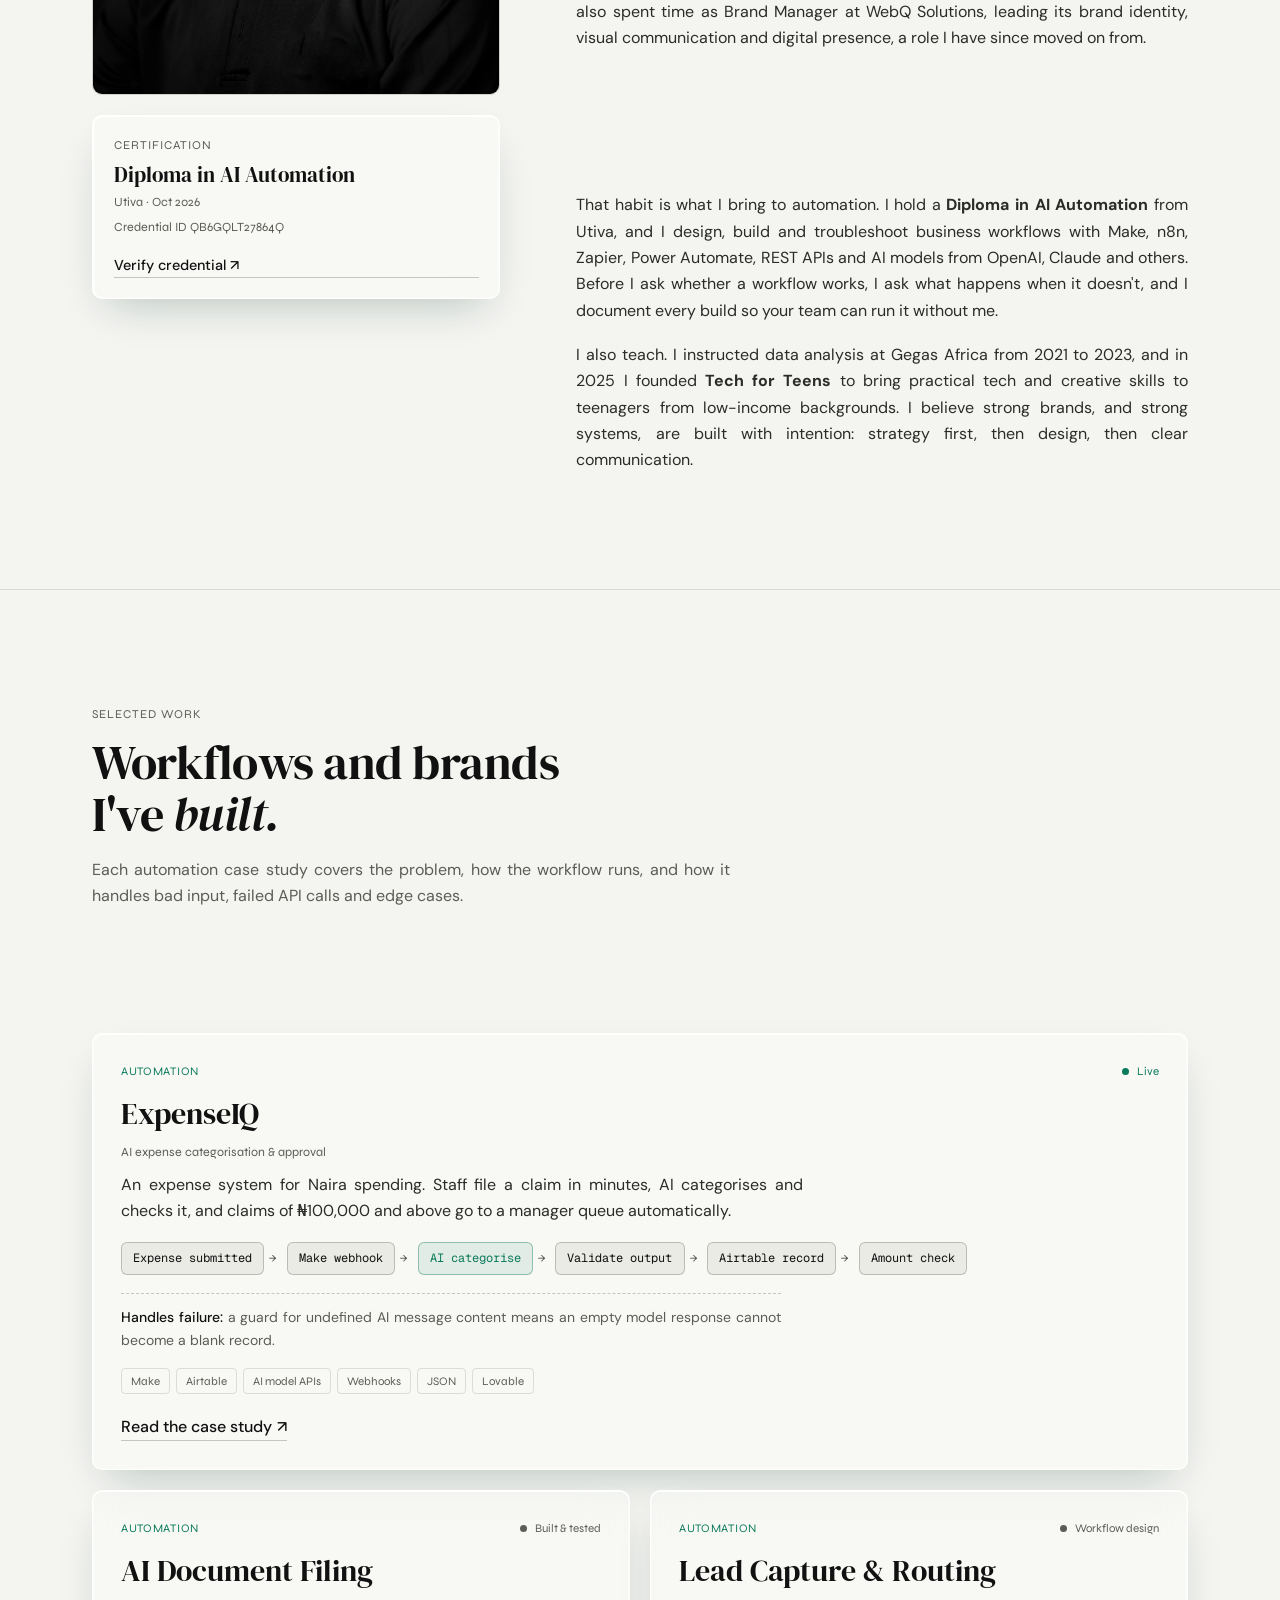
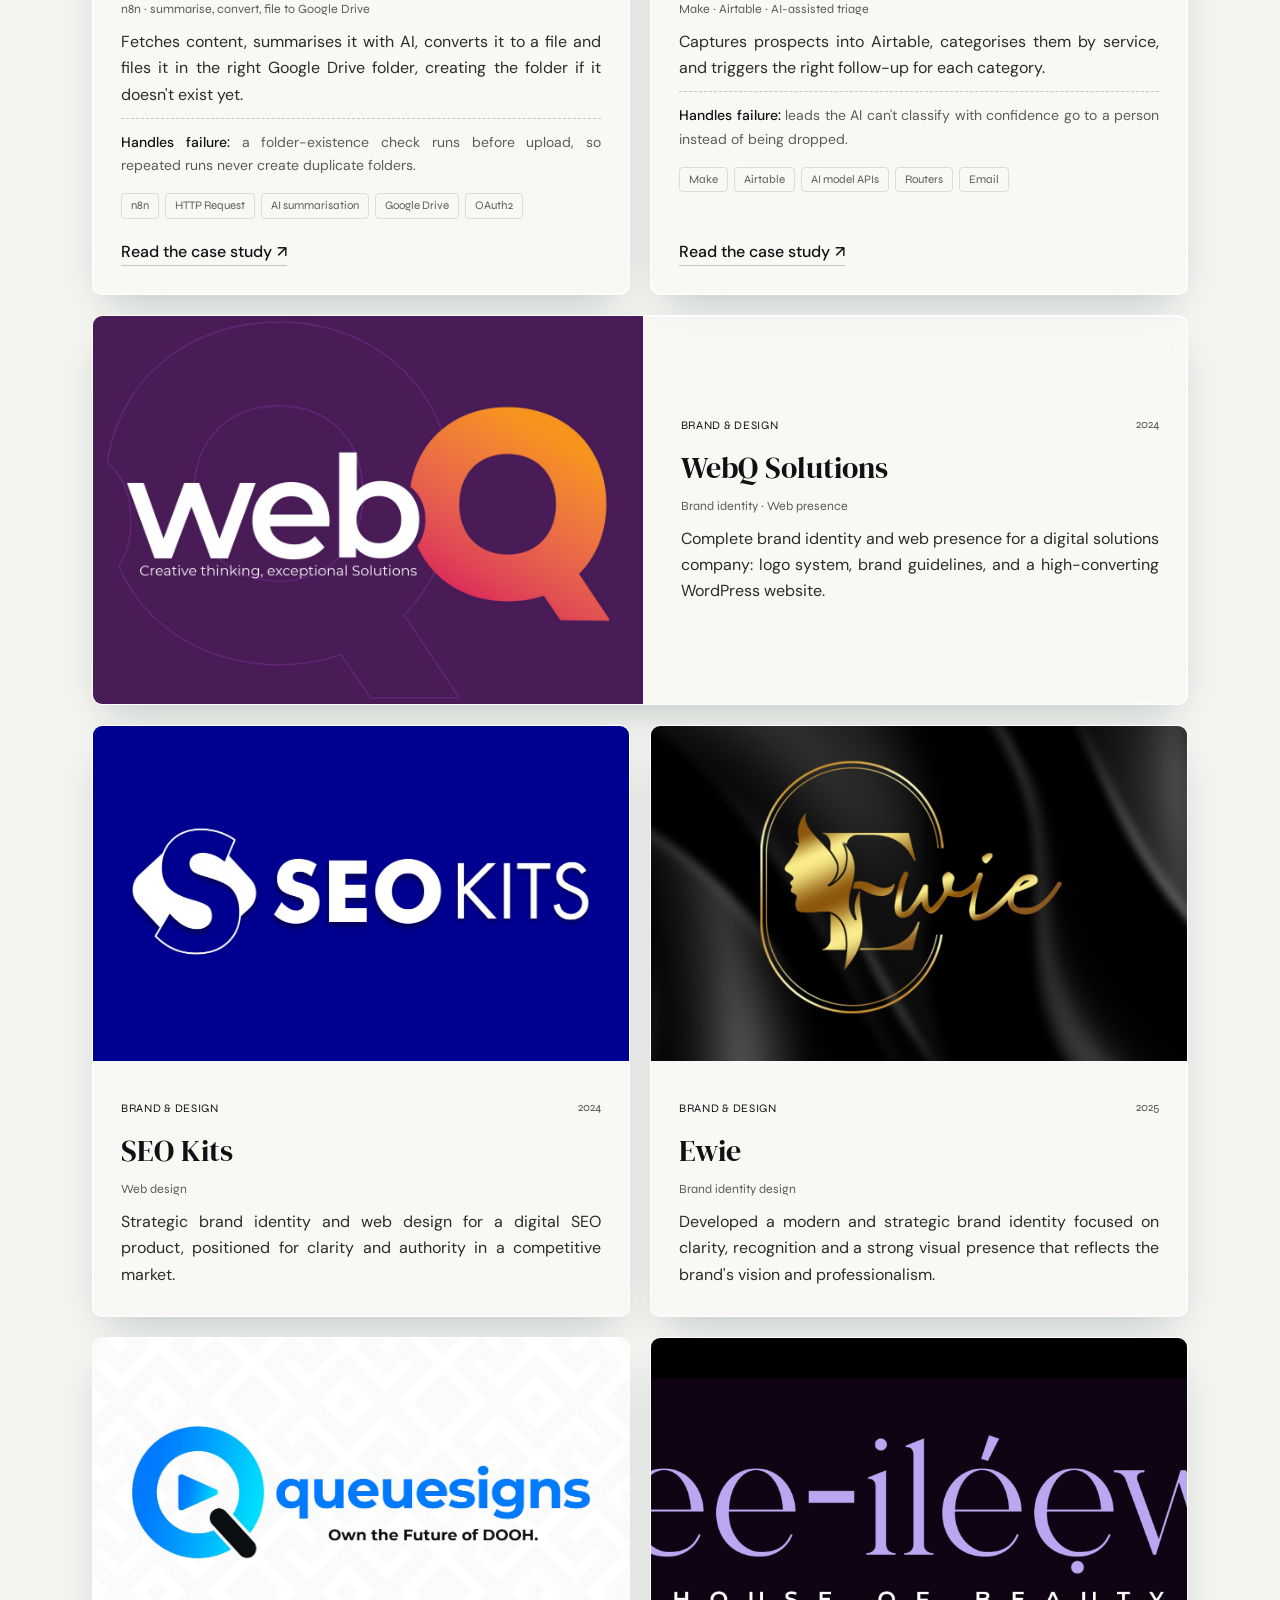
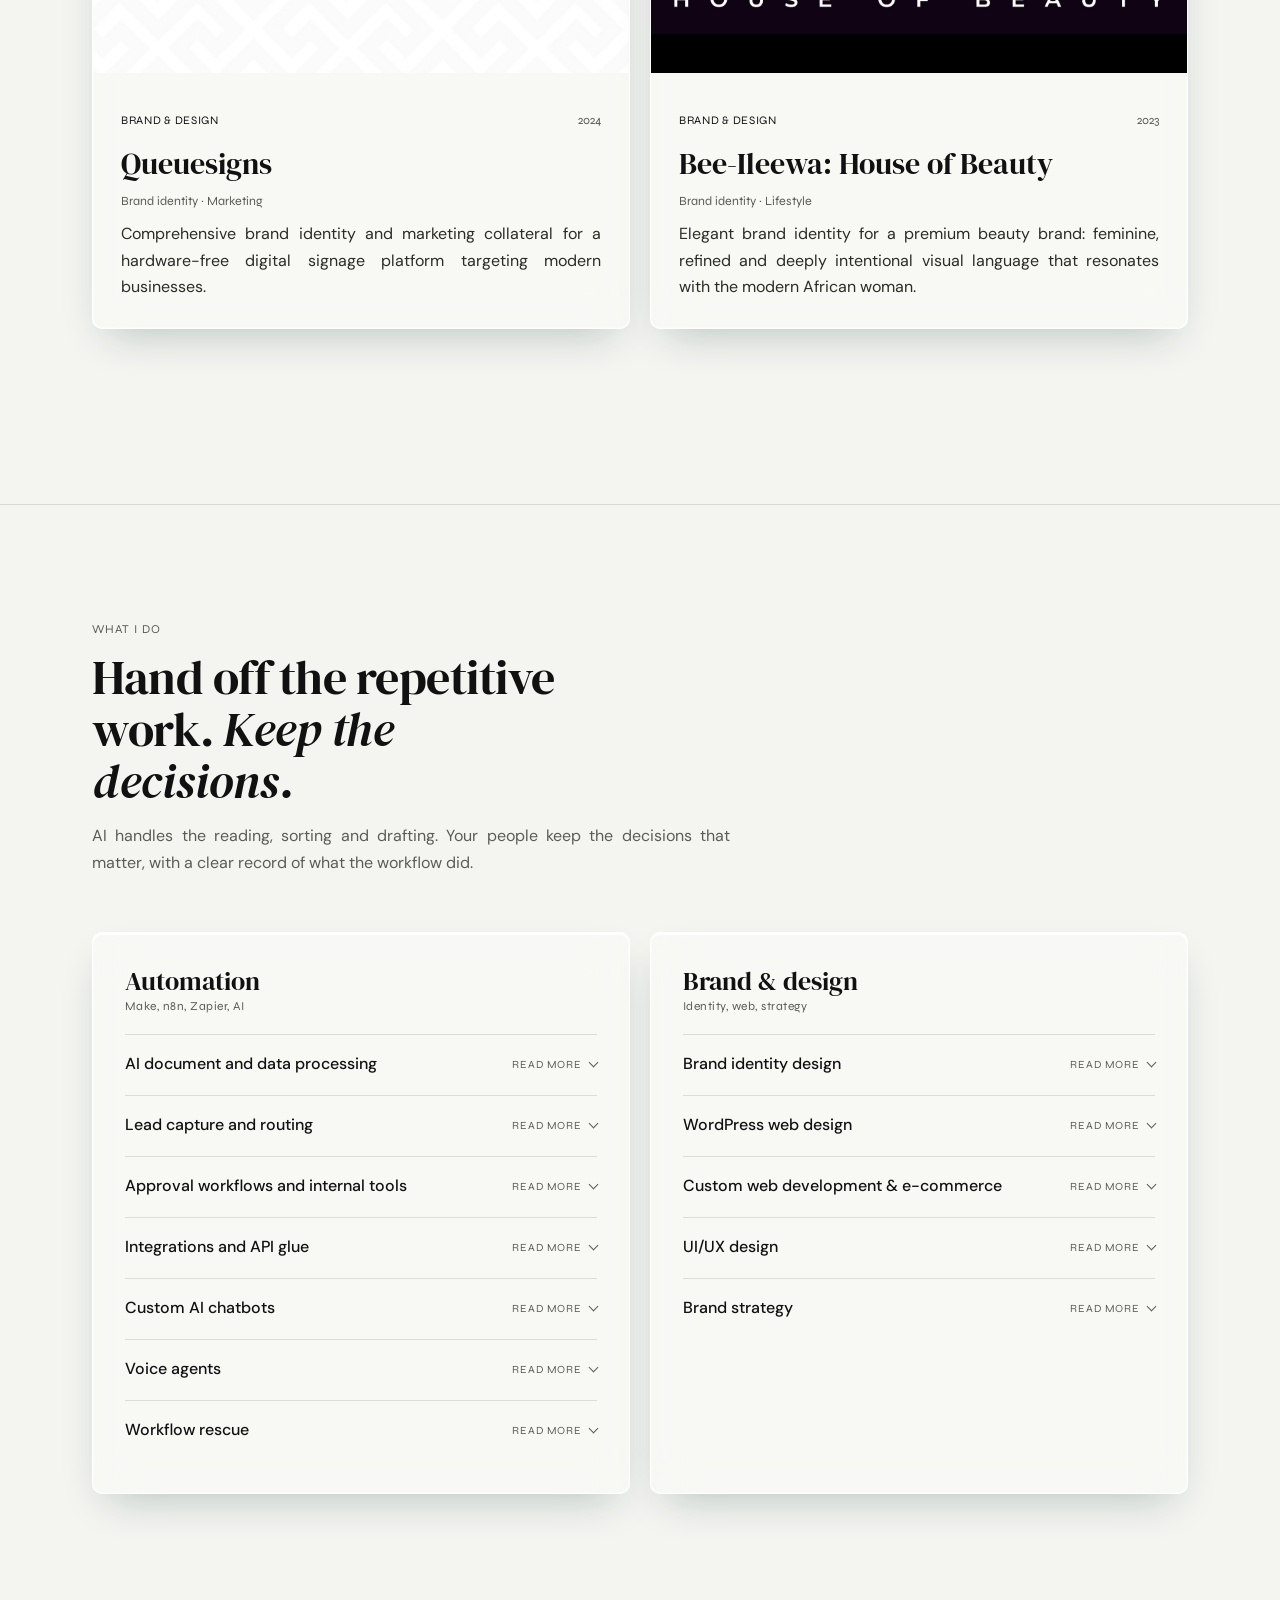
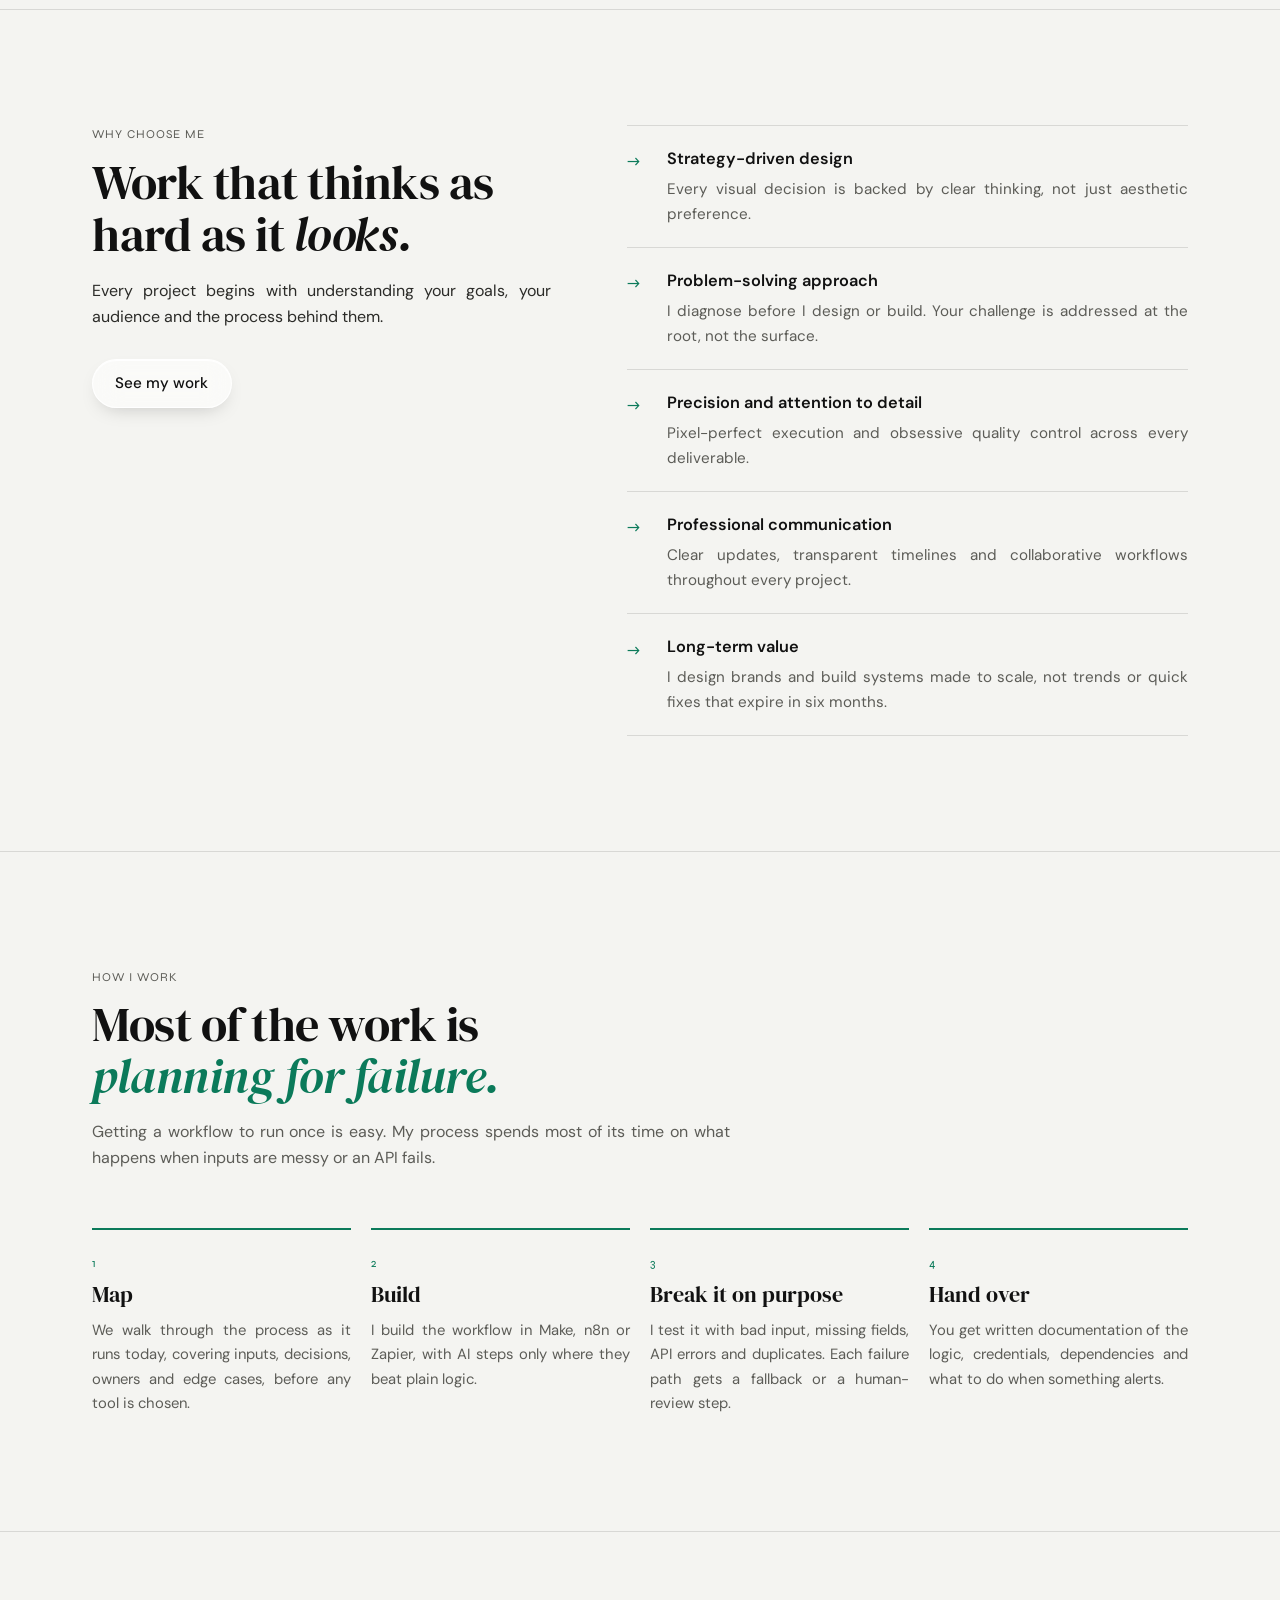
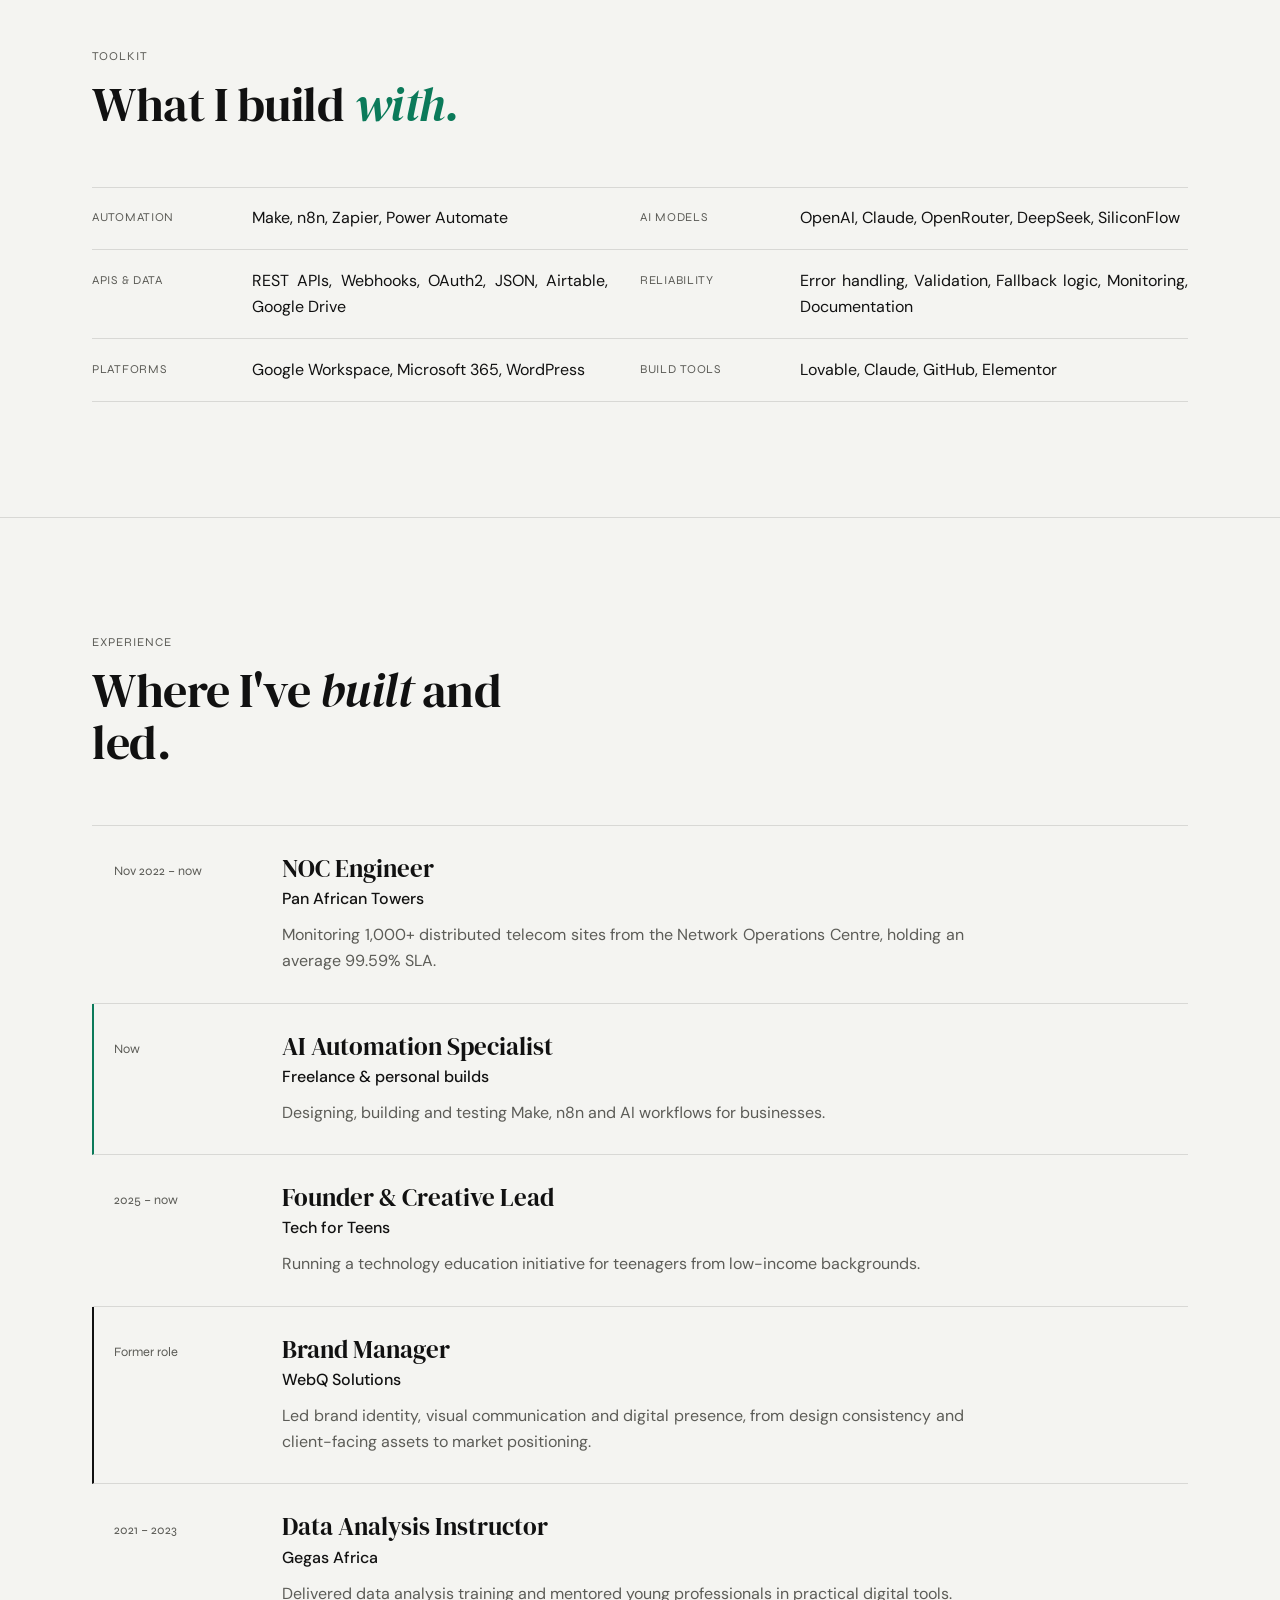
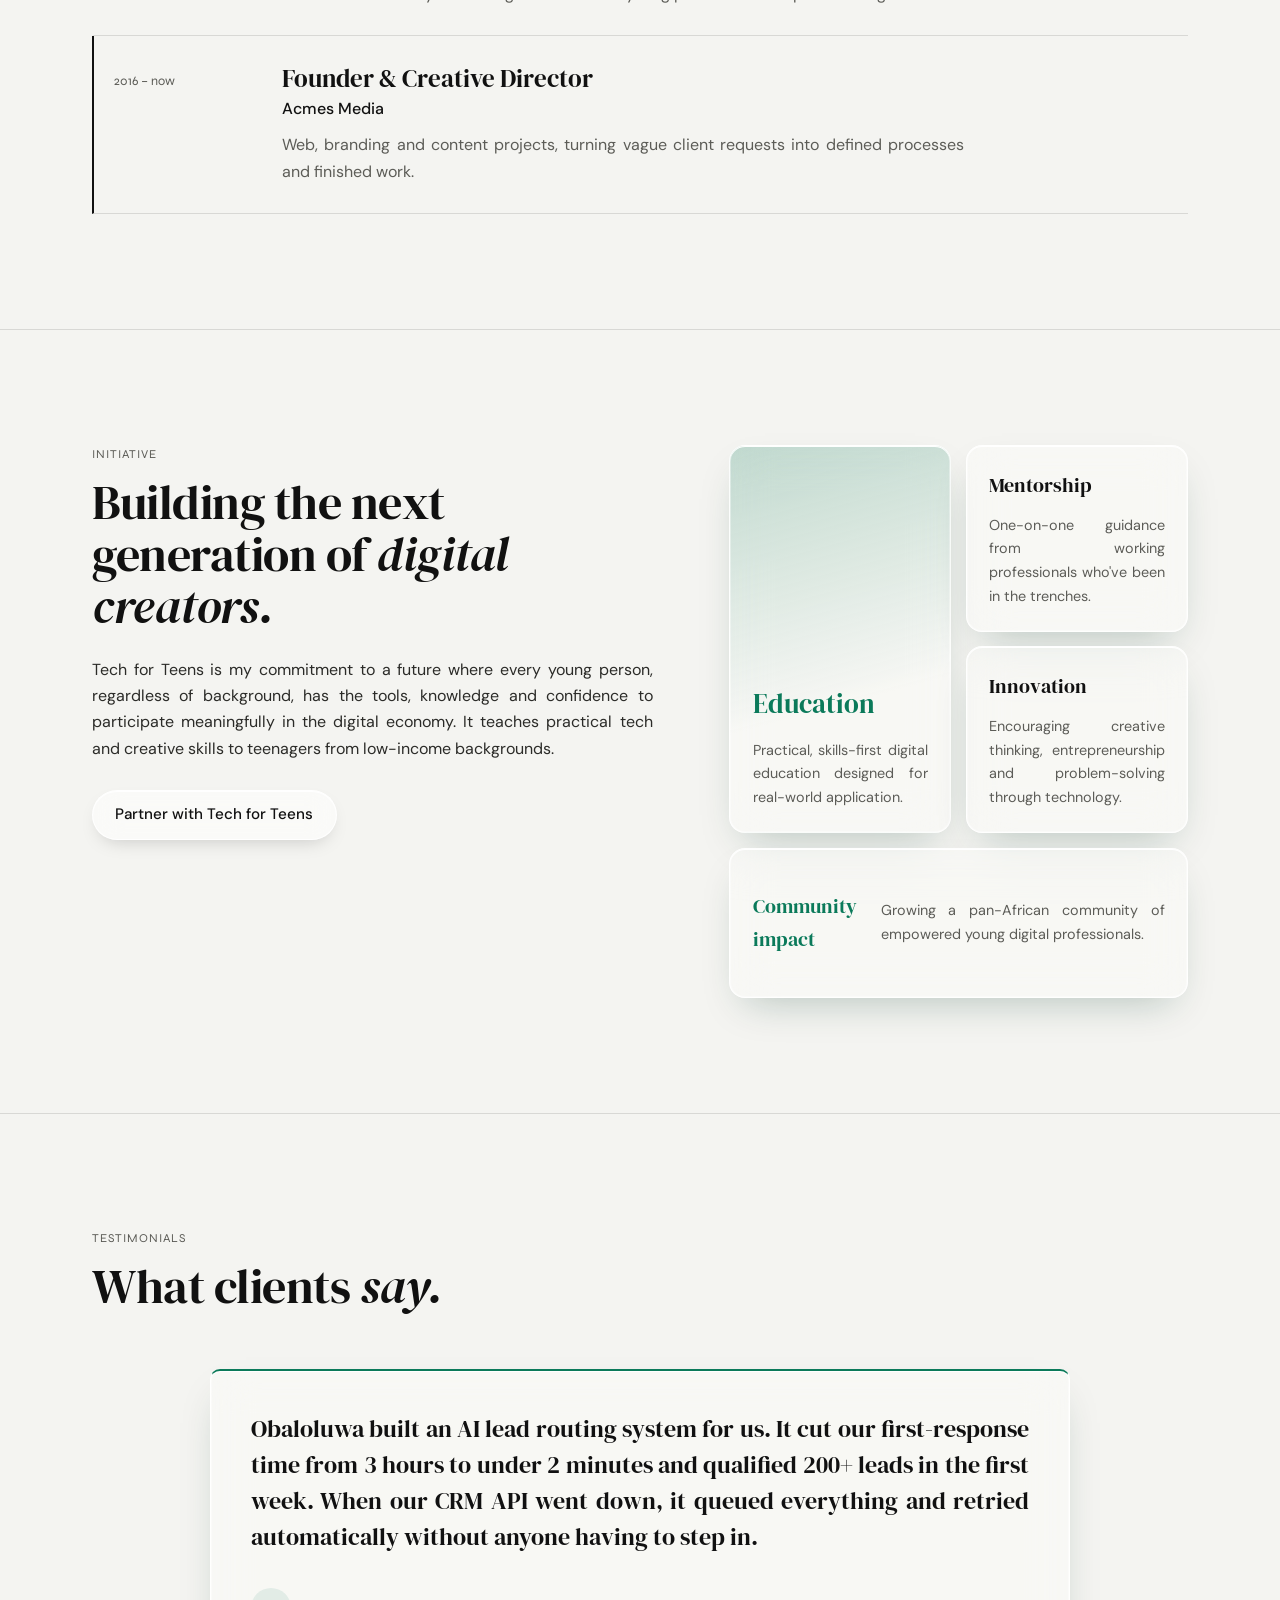
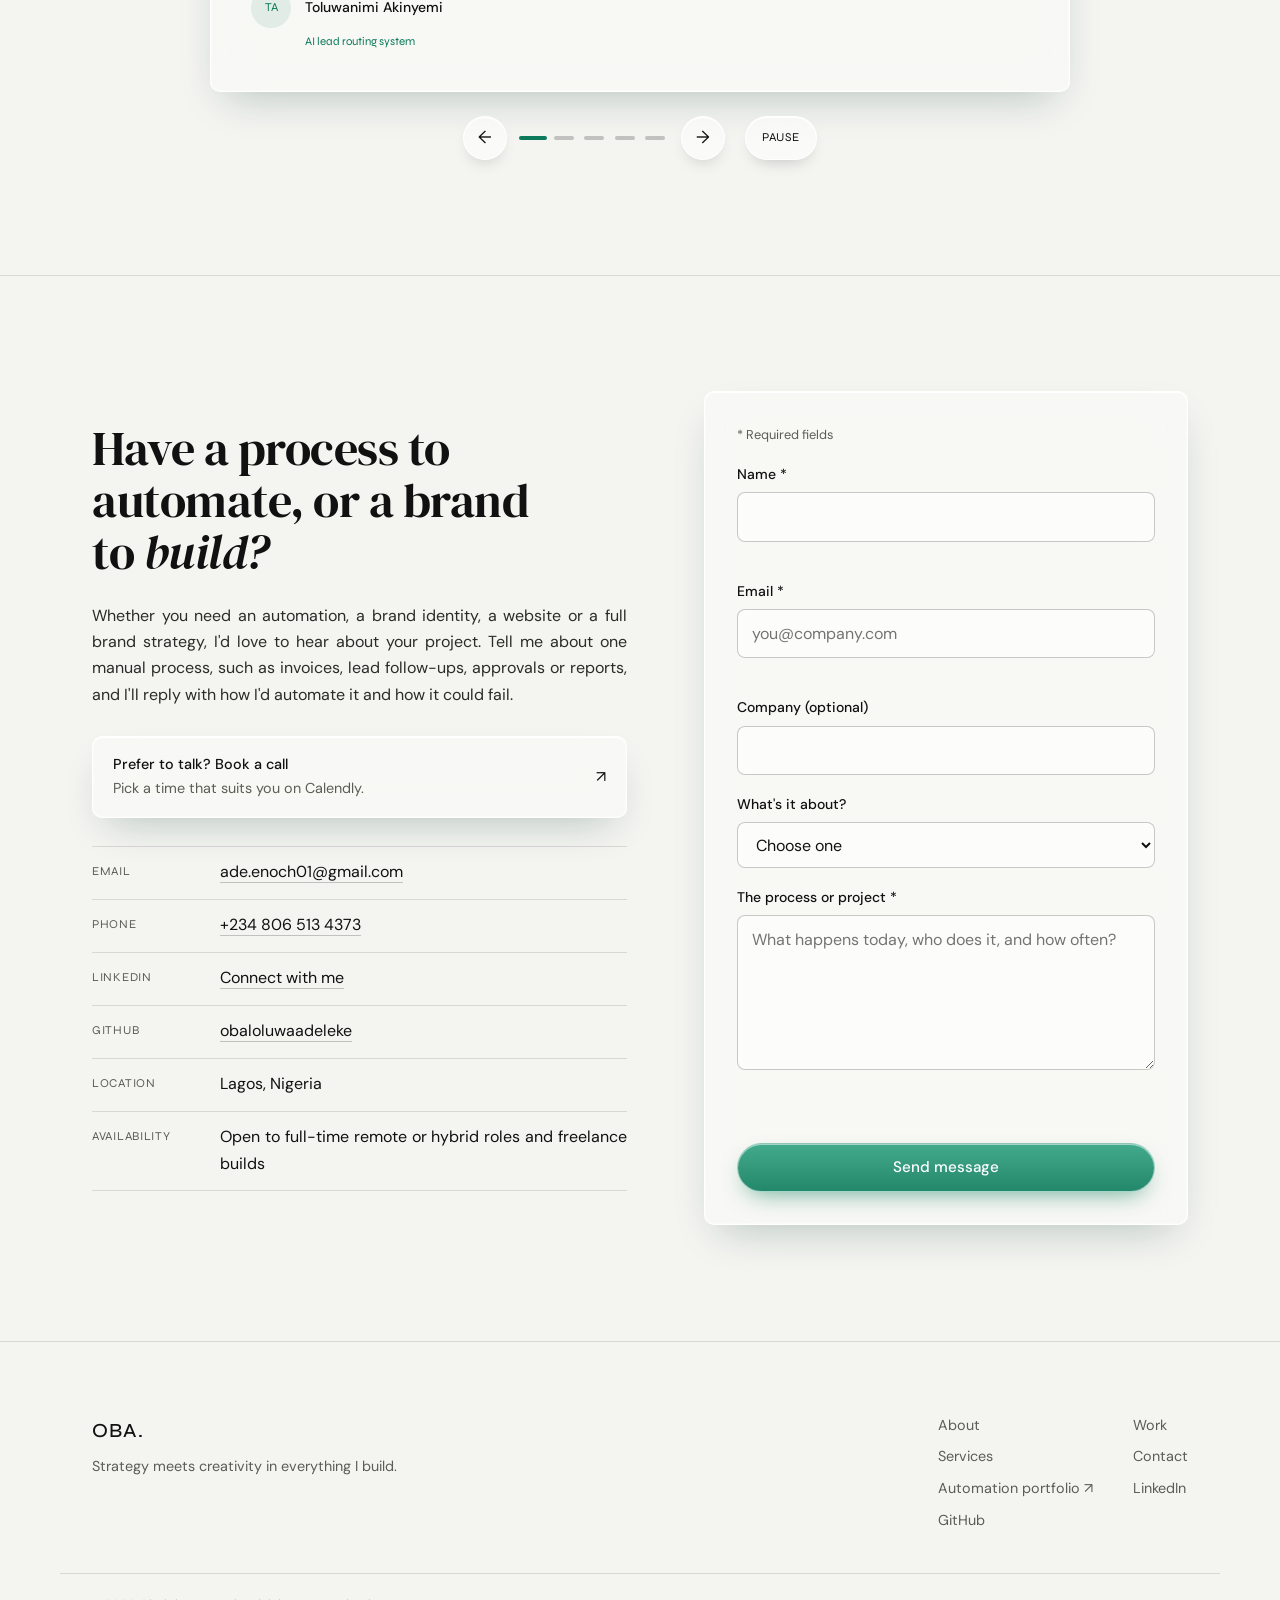
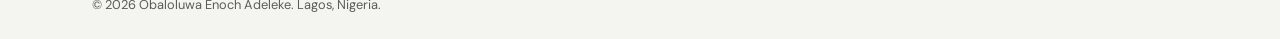
==== commit a178a66a: "Restyle: DM fonts, glass UI, slider, bento, accordion; refresh content - Switch to DM Serif Display " ====
--- a/index.html
+++ b/index.html
@@ -27,11 +27,10 @@
   <meta name="twitter:description" content="Make, n8n and AI workflows that don't fail silently, plus brand identities and websites." />
 
   <link rel="icon" type="image/svg+xml" href="favicon.svg" />
-  <link rel="manifest" href="site.webmanifest" />
 
   <link rel="preconnect" href="https://fonts.googleapis.com" />
   <link rel="preconnect" href="https://fonts.gstatic.com" crossorigin />
-  <link href="https://fonts.googleapis.com/css2?family=Geist:wght@300;400;500;600&family=Geist+Mono:wght@400;500&family=Instrument+Serif:ital@0;1&display=swap" rel="stylesheet" />
+  <link href="https://fonts.googleapis.com/css2?family=DM+Serif+Display:ital@0;1&family=Syne:wght@400;500;600;700;800&family=DM+Sans:ital,wght@0,300;0,400;0,500;0,600;1,300&family=Geist+Mono:wght@400;500&display=swap" rel="stylesheet" />
 
   <script>document.documentElement.classList.add('js');</script>
   <link rel="stylesheet" href="style.css" />
@@ -84,14 +83,15 @@
       <div class="container hero__grid">
 
         <div class="hero__copy">
-          <p class="eyebrow reveal">AI Automation Specialist <span class="sep">/</span> Brand Designer <span class="sep">/</span> Lagos, Nigeria</p>
+          <p class="hero__name reveal">Obaloluwa <em>Enoch</em> Adeleke</p>
+          <p class="eyebrow reveal">AI Automation Specialist <span class="sep">&middot;</span> Brand Identity Designer <span class="sep">&middot;</span> Web Designer <span class="sep">&middot;</span> Creative Director</p>
 
           <h1 class="hero__title">
             <span class="w" style="--i:0">I</span> <span class="w" style="--i:1">design</span> <span class="w" style="--i:2"><em class="t-brand">brands</em></span> <span class="w" style="--i:3">and</span> <span class="w" style="--i:4">build</span> <span class="w" style="--i:5">the</span> <span class="w" style="--i:6"><em class="t-auto">automations</em></span> <span class="w" style="--i:7">behind</span> <span class="w" style="--i:8">them.</span>
           </h1>
 
           <p class="hero__desc reveal">
-            I build Make, n8n and AI workflows that take repetitive work off your team, with error handling and alerts built in so nothing gets quietly lost. I also design the identities and websites that make a business look as good as it runs.
+            I help businesses build clear, strategic and memorable brands, then build the Make, n8n and AI workflows that take repetitive work off their teams.
           </p>
 
           <div class="hero__cta reveal">
@@ -143,11 +143,38 @@
       <div class="container">
         <dl class="facts reveal">
           <div><dt>Years of client work</dt><dd>10</dd></div>
-          <div><dt>Automation platforms: Make, n8n, Zapier, Power Automate</dt><dd>4</dd></div>
-          <div><dt>AI model APIs: OpenAI, Claude, OpenRouter, DeepSeek, SiliconFlow</dt><dd>5</dd></div>
+          <div><dt>Automation platforms</dt><dd>4</dd></div>
+          <div><dt>AI model APIs integrated</dt><dd>5</dd></div>
         </dl>
       </div>
     </section>
+
+    <div class="marquee" aria-hidden="true">
+      <div class="marquee__track">
+        <span>Brand Identity</span><i aria-hidden="true">&#10022;</i>
+        <span>AI Automation</span><i aria-hidden="true">&#10022;</i>
+        <span>Web Design</span><i aria-hidden="true">&#10022;</i>
+        <span>Make &amp; n8n</span><i aria-hidden="true">&#10022;</i>
+        <span>Brand Strategy</span><i aria-hidden="true">&#10022;</i>
+        <span>AI Chatbots</span><i aria-hidden="true">&#10022;</i>
+        <span>UI/UX Design</span><i aria-hidden="true">&#10022;</i>
+        <span>Voice Agents</span><i aria-hidden="true">&#10022;</i>
+        <span>Brand Management</span><i aria-hidden="true">&#10022;</i>
+        <span>Creative Direction</span><i aria-hidden="true">&#10022;</i>
+        <span>E-commerce</span><i aria-hidden="true">&#10022;</i>
+        <span>Brand Identity</span><i aria-hidden="true">&#10022;</i>
+        <span>AI Automation</span><i aria-hidden="true">&#10022;</i>
+        <span>Web Design</span><i aria-hidden="true">&#10022;</i>
+        <span>Make &amp; n8n</span><i aria-hidden="true">&#10022;</i>
+        <span>Brand Strategy</span><i aria-hidden="true">&#10022;</i>
+        <span>AI Chatbots</span><i aria-hidden="true">&#10022;</i>
+        <span>UI/UX Design</span><i aria-hidden="true">&#10022;</i>
+        <span>Voice Agents</span><i aria-hidden="true">&#10022;</i>
+        <span>Brand Management</span><i aria-hidden="true">&#10022;</i>
+        <span>Creative Direction</span><i aria-hidden="true">&#10022;</i>
+        <span>E-commerce</span><i aria-hidden="true">&#10022;</i>
+      </div>
+    </div>
 
     <!-- ============ ABOUT ============ -->
     <section class="section about" id="about">
@@ -169,25 +196,18 @@
 
         <div class="about__body">
           <p class="label reveal">About</p>
-          <h2 class="section__title reveal">Ten years of client work. <em>Certified</em> in automation.</h2>
-
-          <p class="reveal">I'm Obaloluwa, a Computer Science graduate in Lagos with a Diploma in AI Automation from Utiva. I design, build and troubleshoot business workflows with Make, n8n, APIs and AI models, and I document them so your team can run them without me.</p>
-
-          <p class="reveal">I started in brand and web design, and that work still runs alongside the automation. I'm Brand Manager at WebQ Solutions and founder and Creative Director of Acmes Media, where I've spent ten years turning vague client requests into defined processes and finished deliverables. That is most of the work in automation too.</p>
-
-          <p class="reveal">Before asking whether a workflow works, I ask what happens when it doesn't: a malformed payload, an empty AI response, a duplicate trigger, an expired token. I build those cases in from the start rather than finding them after launch.</p>
-
-          <p class="reveal">I also founded Tech for Teens, which teaches practical tech and creative skills to teenagers from low-income backgrounds.</p>
-
-          <ul class="chips reveal" aria-label="Areas of work">
-            <li class="chip chip--auto">AI workflows</li>
-            <li class="chip chip--auto">Make &amp; n8n</li>
-            <li class="chip chip--auto">API integrations</li>
-            <li class="chip chip--brand">Brand identity</li>
-            <li class="chip chip--brand">Web design</li>
-            <li class="chip chip--brand">Brand strategy</li>
-          </ul>
-        </div>
+          <h2 class="section__title reveal">Strategy meets <em>creativity</em> in everything I build.</h2>
+
+          <p class="reveal">I'm Obaloluwa Adeleke, a multidisciplinary creative professional and Computer Science graduate based in Lagos, Nigeria. My work sits at the intersection of strategy, creativity and technology, and over the past ten years it has taken three forms: brand and web design, network operations, and now AI automation.</p>
+
+          <p class="reveal">I started in brand and web design. In 2016 I founded <strong>Acmes Media</strong>, where I still serve as Creative Director, building identities, websites and content for startups, corporate organisations, NGOs, business owners and technology-focused brands. I also spent time as Brand Manager at WebQ Solutions, leading its brand identity, visual communication and digital presence, a role I have since moved on from.</p>
+
+          <p class="reveal">Alongside the creative work, I have been a <strong>NOC Engineer at Pan African Towers</strong> since November 2022, monitoring 1,000+ distributed telecom sites and holding an average 99.59% SLA. Keeping a live network up teaches you to plan for the moment something breaks.</p>
+
+          <p class="reveal">That habit is what I bring to automation. I hold a <strong>Diploma in AI Automation</strong> from Utiva, and I design, build and troubleshoot business workflows with Make, n8n, Zapier, Power Automate, REST APIs and AI models from OpenAI, Claude and others. Before I ask whether a workflow works, I ask what happens when it doesn't, and I document every build so your team can run it without me.</p>
+
+          <p class="reveal">I also teach. I instructed data analysis at Gegas Africa from 2021 to 2023, and in 2025 I founded <strong>Tech for Teens</strong> to bring practical tech and creative skills to teenagers from low-income backgrounds. I believe strong brands, and strong systems, are built with intention: strategy first, then design, then clear communication.</p>
+          </div>
 
       </div>
     </section>
@@ -265,7 +285,7 @@
             <div class="card__body">
               <div class="card__top"><span class="tag tag--brand">Brand &amp; design</span><span class="card__year">2024</span></div>
               <h3 class="card__title">WebQ Solutions</h3>
-              <p class="card__kicker">Brand identity &middot; Brand Manager</p>
+              <p class="card__kicker">Brand identity &middot; Web presence</p>
               <p class="card__desc">Complete brand identity and web presence for a digital solutions company: logo system, brand guidelines, and a high-converting WordPress website.</p>
             </div>
           </article>
@@ -277,7 +297,7 @@
               <div class="card__top"><span class="tag tag--brand">Brand &amp; design</span><span class="card__year">2024</span></div>
               <h3 class="card__title">SEO Kits</h3>
               <p class="card__kicker">Web design</p>
-              <p class="card__desc">Brand identity and web design for a digital SEO product, positioned for clarity and authority in a competitive market.</p>
+              <p class="card__desc">Strategic brand identity and web design for a digital SEO product, positioned for clarity and authority in a competitive market.</p>
             </div>
           </article>
 
@@ -288,7 +308,7 @@
               <div class="card__top"><span class="tag tag--brand">Brand &amp; design</span><span class="card__year">2025</span></div>
               <h3 class="card__title">Ewie</h3>
               <p class="card__kicker">Brand identity design</p>
-              <p class="card__desc">A modern brand identity built for clarity, recognition and a strong visual presence that reflects the brand's vision.</p>
+              <p class="card__desc">Developed a modern and strategic brand identity focused on clarity, recognition and a strong visual presence that reflects the brand's vision and professionalism.</p>
             </div>
           </article>
 
@@ -299,7 +319,7 @@
               <div class="card__top"><span class="tag tag--brand">Brand &amp; design</span><span class="card__year">2024</span></div>
               <h3 class="card__title">Queuesigns</h3>
               <p class="card__kicker">Brand identity &middot; Marketing</p>
-              <p class="card__desc">Brand identity and marketing collateral for a hardware-free digital signage platform aimed at modern businesses.</p>
+              <p class="card__desc">Comprehensive brand identity and marketing collateral for a hardware-free digital signage platform targeting modern businesses.</p>
             </div>
           </article>
 
@@ -310,7 +330,7 @@
               <div class="card__top"><span class="tag tag--brand">Brand &amp; design</span><span class="card__year">2023</span></div>
               <h3 class="card__title">Bee-Ileewa: House of Beauty</h3>
               <p class="card__kicker">Brand identity &middot; Lifestyle</p>
-              <p class="card__desc">A refined, feminine brand identity for a premium beauty brand, built for the modern African woman.</p>
+              <p class="card__desc">Elegant brand identity for a premium beauty brand: feminine, refined and deeply intentional visual language that resonates with the modern African woman.</p>
             </div>
           </article>
 
@@ -335,32 +355,67 @@
             <h3 class="svc__head">Automation <span>Make, n8n, Zapier, AI</span></h3>
             <ul class="svc__list">
               <li>
-                <h4>AI document and data processing</h4>
-                <p>Classify, summarise and extract from emails, files and forms, then return clean structured JSON your other tools can use.</p>
-              </li>
-              <li>
-                <h4>Lead capture and routing</h4>
-                <p>Capture enquiries, tag them by service or value, and route each one to the right person or follow-up sequence.</p>
-              </li>
-              <li>
-                <h4>Approval workflows and internal tools</h4>
-                <p>Submission forms, threshold rules and approval queues, so managers decide and the workflow handles the admin.</p>
-              </li>
-              <li>
-                <h4>Integrations and API glue</h4>
-                <p>Connect apps that don't talk to each other through REST APIs and webhooks, with authentication and data mapping set up correctly.</p>
-              </li>
-              <li>
-                <h4>Custom AI chatbots</h4>
-                <p>Chatbots for your website or messaging apps that answer from your own content and hand off to a person when they can't.</p>
-              </li>
-              <li>
-                <h4>Voice agents</h4>
-                <p>AI voice agents that answer calls, qualify callers and book or route them, with a transcript and a handoff to your team.</p>
-              </li>
-              <li>
-                <h4>Workflow rescue</h4>
-                <p>An existing automation is failing, duplicating or quietly dropping data. I trace the requests, fix the mapping and add the checks it was missing.</p>
+                <details class="svc-item" name="svc-auto">
+                  <summary><h4>AI document and data processing</h4><span class="svc-item__cue" aria-hidden="true"></span></summary>
+                  <div class="svc-item__more">
+                    <p>Classify, summarise and extract from emails, files and forms, then return clean structured JSON your other tools can use.</p>
+                    <ul class="stack"><li>classification</li><li>summarisation</li><li>extraction</li></ul>
+                  </div>
+                </details>
+              </li>
+              <li>
+                <details class="svc-item" name="svc-auto">
+                  <summary><h4>Lead capture and routing</h4><span class="svc-item__cue" aria-hidden="true"></span></summary>
+                  <div class="svc-item__more">
+                    <p>Capture enquiries, tag them by service or value, and route each one to the right person or follow-up sequence automatically.</p>
+                    <ul class="stack"><li>airtable</li><li>crm</li><li>follow-ups</li></ul>
+                  </div>
+                </details>
+              </li>
+              <li>
+                <details class="svc-item" name="svc-auto">
+                  <summary><h4>Approval workflows and internal tools</h4><span class="svc-item__cue" aria-hidden="true"></span></summary>
+                  <div class="svc-item__more">
+                    <p>Submission forms, threshold rules and approval queues, so managers decide and the workflow handles the admin.</p>
+                    <ul class="stack"><li>thresholds</li><li>queues</li><li>audit trail</li></ul>
+                  </div>
+                </details>
+              </li>
+              <li>
+                <details class="svc-item" name="svc-auto">
+                  <summary><h4>Integrations and API glue</h4><span class="svc-item__cue" aria-hidden="true"></span></summary>
+                  <div class="svc-item__more">
+                    <p>Connect apps that don't talk to each other through REST APIs and webhooks, with authentication and data mapping set up correctly.</p>
+                    <ul class="stack"><li>rest</li><li>webhooks</li><li>oauth2</li></ul>
+                  </div>
+                </details>
+              </li>
+              <li>
+                <details class="svc-item" name="svc-auto">
+                  <summary><h4>Custom AI chatbots</h4><span class="svc-item__cue" aria-hidden="true"></span></summary>
+                  <div class="svc-item__more">
+                    <p>Chatbots for your website or messaging apps that answer from your own content and hand off to a person when they can't.</p>
+                    <ul class="stack"><li>chatbots</li><li>handoff</li><li>your content</li></ul>
+                  </div>
+                </details>
+              </li>
+              <li>
+                <details class="svc-item" name="svc-auto">
+                  <summary><h4>Voice agents</h4><span class="svc-item__cue" aria-hidden="true"></span></summary>
+                  <div class="svc-item__more">
+                    <p>AI voice agents that answer calls, qualify callers and book or route them, with a transcript and a handoff to your team.</p>
+                    <ul class="stack"><li>voice</li><li>call routing</li><li>transcripts</li></ul>
+                  </div>
+                </details>
+              </li>
+              <li>
+                <details class="svc-item" name="svc-auto">
+                  <summary><h4>Workflow rescue</h4><span class="svc-item__cue" aria-hidden="true"></span></summary>
+                  <div class="svc-item__more">
+                    <p>An existing automation is failing, duplicating or quietly dropping data. I trace the requests, fix the mapping and add the checks it was missing.</p>
+                    <ul class="stack"><li>debugging</li><li>validation</li><li>monitoring</li></ul>
+                  </div>
+                </details>
               </li>
             </ul>
           </div>
@@ -369,37 +424,76 @@
             <h3 class="svc__head">Brand &amp; design <span>Identity, web, strategy</span></h3>
             <ul class="svc__list">
               <li>
-                <h4>Brand identity design</h4>
-                <p>Logo suites, colour palettes, typography and brand guidelines, built to last well past the launch.</p>
-              </li>
-              <li>
-                <h4>WordPress web design</h4>
-                <p>Responsive WordPress sites with Elementor builds and custom styling, designed around how visitors actually use them.</p>
-              </li>
-              <li>
-                <h4>Custom web development &amp; e-commerce</h4>
-                <p>Custom-built websites and online stores, made for speed and conversion, with payments, product management and analytics set up.</p>
-              </li>
-              <li>
-                <h4>UI/UX design</h4>
-                <p>Wireframes, prototypes and interface systems for web and mobile products.</p>
-              </li>
-              <li>
-                <h4>Brand strategy</h4>
-                <p>Positioning, audience research and messaging, so the design has something clear to say.</p>
+                <details class="svc-item" name="svc-brand">
+                  <summary><h4>Brand identity design</h4><span class="svc-item__cue" aria-hidden="true"></span></summary>
+                  <div class="svc-item__more">
+                    <p>Strategic visual systems that define your brand's personality: logo suites, colour palettes, typography, brand guidelines and complete identity packages built for longevity.</p>
+                    <ul class="stack"><li>Logo design</li><li>Brand guidelines</li><li>Visual identity</li></ul>
+                  </div>
+                </details>
+              </li>
+              <li>
+                <details class="svc-item" name="svc-brand">
+                  <summary><h4>WordPress web design</h4><span class="svc-item__cue" aria-hidden="true"></span></summary>
+                  <div class="svc-item__more">
+                    <p>High-performance WordPress websites designed with intention: responsive layouts, premium themes, Elementor builds, custom styling and seamless user experiences.</p>
+                    <ul class="stack"><li>WordPress</li><li>Elementor</li><li>Responsive design</li></ul>
+                  </div>
+                </details>
+              </li>
+              <li>
+                <details class="svc-item" name="svc-brand">
+                  <summary><h4>Custom web development &amp; e-commerce</h4><span class="svc-item__cue" aria-hidden="true"></span></summary>
+                  <div class="svc-item__more">
+                    <p>Custom-built websites and online stores, made for speed and conversion, with payments, product management and analytics set up.</p>
+                    <ul class="stack"><li>Custom builds</li><li>Payments</li><li>Analytics</li></ul>
+                  </div>
+                </details>
+              </li>
+              <li>
+                <details class="svc-item" name="svc-brand">
+                  <summary><h4>UI/UX design</h4><span class="svc-item__cue" aria-hidden="true"></span></summary>
+                  <div class="svc-item__more">
+                    <p>User-centred digital interfaces designed for clarity, usability and conversion: wireframes, prototypes and polished UI systems for web and mobile platforms.</p>
+                    <ul class="stack"><li>Wireframing</li><li>Prototyping</li><li>User research</li></ul>
+                  </div>
+                </details>
+              </li>
+              <li>
+                <details class="svc-item" name="svc-brand">
+                  <summary><h4>Brand strategy</h4><span class="svc-item__cue" aria-hidden="true"></span></summary>
+                  <div class="svc-item__more">
+                    <p>Clarity behind the design. From brand positioning and audience research to messaging frameworks, I help brands define who they are, who they serve and how they communicate.</p>
+                    <ul class="stack"><li>Positioning</li><li>Brand voice</li><li>Market research</li></ul>
+                  </div>
+                </details>
               </li>
             </ul>
           </div>
 
         </div>
 
-        <div class="audit reveal">
-          <div>
-            <h3 class="audit__title">Not sure what to automate first?</h3>
-            <p>Send me the task your team repeats most often. I'll reply with how I'd automate it and what it would take.</p>
-          </div>
-          <a href="#contact" class="btn">Get a free workflow audit</a>
-        </div>
+        
+      </div>
+    </section>
+
+    <!-- ============ WHY CHOOSE ME ============ -->
+    <section class="section why" id="why">
+      <div class="container why__grid">
+        <div class="why__left">
+          <p class="label reveal">Why choose me</p>
+          <h2 class="section__title reveal">Work that thinks as hard as it <em>looks.</em></h2>
+          <p class="why__text reveal">Every project begins with understanding your goals, your audience and the process behind them.</p>
+          <a href="#work" class="btn btn--ghost reveal">See my work</a>
+        </div>
+
+        <ul class="why__list">
+          <li class="why-item reveal"><h3>Strategy-driven design</h3><p>Every visual decision is backed by clear thinking, not just aesthetic preference.</p></li>
+          <li class="why-item reveal"><h3>Problem-solving approach</h3><p>I diagnose before I design or build. Your challenge is addressed at the root, not the surface.</p></li>
+          <li class="why-item reveal"><h3>Precision and attention to detail</h3><p>Pixel-perfect execution and obsessive quality control across every deliverable.</p></li>
+          <li class="why-item reveal"><h3>Professional communication</h3><p>Clear updates, transparent timelines and collaborative workflows throughout every project.</p></li>
+          <li class="why-item reveal"><h3>Long-term value</h3><p>I design brands and build systems made to scale, not trends or quick fixes that expire in six months.</p></li>
+        </ul>
       </div>
     </section>
 
@@ -478,23 +572,24 @@
             <div>
               <h3 class="job__role">AI Automation Specialist</h3>
               <p class="job__org">Freelance &amp; personal builds</p>
-              <p class="job__desc">Designing, building and testing Make, n8n and AI workflows: lead routing, document processing and approval systems.</p>
+              <p class="job__desc">Designing, building and testing Make, n8n and AI workflows for businesses.</p>
             </div>
           </li>
           <li class="job reveal">
             <p class="job__date">2025 &ndash; now</p>
             <div>
-              <h3 class="job__role">Founder</h3>
+              <h3 class="job__role">Founder &amp; Creative Lead</h3>
               <p class="job__org">Tech for Teens</p>
-              <p class="job__desc">Teaching practical tech and creative skills to teenagers from low-income backgrounds, through workshops and mentorship.</p>
-            </div>
-          </li>
+              <p class="job__desc">Running a technology education initiative for teenagers from low-income backgrounds.</p>
+            </div>
+          </li>
+          <!-- NEED: add the year this role ended, e.g. "2023 &ndash; 2025". -->
           <li class="job job--brand reveal">
-            <p class="job__date">2023 &ndash; now</p>
+            <p class="job__date">Former role</p>
             <div>
               <h3 class="job__role">Brand Manager</h3>
               <p class="job__org">WebQ Solutions</p>
-              <p class="job__desc">Leading brand identity, visual communication and digital presence: design consistency, brand strategy, client-facing assets and market positioning.</p>
+              <p class="job__desc">Led brand identity, visual communication and digital presence, from design consistency and client-facing assets to market positioning.</p>
             </div>
           </li>
           <li class="job reveal">
@@ -510,10 +605,9 @@
             <div>
               <h3 class="job__role">Founder &amp; Creative Director</h3>
               <p class="job__org">Acmes Media</p>
-              <p class="job__desc">Web, branding and content projects, turning client requirements into defined processes and delivered work.</p>
-            </div>
-          </li>
-
+              <p class="job__desc">Web, branding and content projects, turning vague client requests into defined processes and finished work.</p>
+            </div>
+          </li>
         </ol>
       </div>
     </section>
@@ -524,46 +618,15 @@
         <div class="tft__copy">
           <p class="label reveal">Initiative</p>
           <h2 class="section__title reveal">Building the next generation of <em>digital creators.</em></h2>
-          <p class="reveal">Tech for Teens teaches practical tech and creative skills to teenagers from low-income backgrounds, so more young people can take part in the digital economy.</p>
-          <p class="reveal">Through hands-on workshops and one-to-one mentorship, students move from consuming technology to creating with it.</p>
+          <p class="reveal">Tech for Teens is my commitment to a future where every young person, regardless of background, has the tools, knowledge and confidence to participate meaningfully in the digital economy. It teaches practical tech and creative skills to teenagers from low-income backgrounds.</p>
           <a href="#contact" class="btn btn--ghost reveal">Partner with Tech for Teens</a>
         </div>
 
         <ul class="pillars">
-          <li class="pillar reveal"><h3>Education</h3><p>Skills-first digital education built for real-world use.</p></li>
-          <li class="pillar reveal"><h3>Mentorship</h3><p>One-to-one guidance from working professionals.</p></li>
-          <li class="pillar reveal"><h3>Innovation</h3><p>Creative thinking and problem-solving through technology.</p></li>
-          <li class="pillar reveal"><h3>Community impact</h3><p>A growing community of young digital professionals across Africa.</p></li>
-        </ul>
-      </div>
-    </section>
-
-    <!-- ============ OUTCOMES ============ -->
-    <section class="section outcomes" id="outcomes">
-      <div class="container">
-        <div class="section__head reveal">
-          <p class="label">Proof</p>
-          <h2 class="section__title">What the work <em>delivers.</em></h2>
-          <p class="section__sub">Results from my case studies and my day job, stated as they are.</p>
-        </div>
-
-        <ul class="outcomes__grid">
-          <li class="outcome reveal">
-            <p class="outcome__text">Anything above &#8358;100,000 always reaches a human before it is approved.</p>
-            <p class="outcome__src"><span class="tag tag--auto">Automation</span> ExpenseIQ &middot; <a class="link" href="https://obaloluwa-automates.vercel.app/work/expense-iq" target="_blank" rel="noopener noreferrer">Case study <span aria-hidden="true">&nearr;</span><span class="sr-only"> (opens my automation portfolio)</span></a></p>
-          </li>
-          <li class="outcome reveal">
-            <p class="outcome__text">Documents arrive summarised and filed in a consistent folder structure, with no duplicate folders.</p>
-            <p class="outcome__src"><span class="tag tag--auto">Automation</span> AI Document Filing &middot; <a class="link" href="https://obaloluwa-automates.vercel.app/work/n8n-document-drive" target="_blank" rel="noopener noreferrer">Case study <span aria-hidden="true">&nearr;</span><span class="sr-only"> (opens my automation portfolio)</span></a></p>
-          </li>
-          <li class="outcome reveal">
-            <p class="outcome__text">Every enquiry is recorded and categorised, and reaches the right person without anyone sorting the inbox by hand.</p>
-            <p class="outcome__src"><span class="tag tag--auto">Automation</span> Lead Capture &amp; Routing &middot; <a class="link" href="https://obaloluwa-automates.vercel.app/work/lead-routing" target="_blank" rel="noopener noreferrer">Case study <span aria-hidden="true">&nearr;</span><span class="sr-only"> (opens my automation portfolio)</span></a></p>
-          </li>
-          <li class="outcome reveal">
-            <p class="outcome__text">99.59% average SLA while monitoring 1,000+ distributed telecom sites.</p>
-            <p class="outcome__src"><span class="tag tag--brand">Operations</span> NOC Engineer, Pan African Towers</p>
-          </li>
+          <li class="pillar reveal"><h3>Education</h3><p>Practical, skills-first digital education designed for real-world application.</p></li>
+          <li class="pillar reveal"><h3>Mentorship</h3><p>One-on-one guidance from working professionals who've been in the trenches.</p></li>
+          <li class="pillar reveal"><h3>Innovation</h3><p>Encouraging creative thinking, entrepreneurship and problem-solving through technology.</p></li>
+          <li class="pillar reveal"><h3>Community impact</h3><p>Growing a pan-African community of empowered young digital professionals.</p></li>
         </ul>
       </div>
     </section>
@@ -576,9 +639,17 @@
           <h2 class="section__title">What clients <em>say.</em></h2>
         </div>
 
-        <div class="quotes">
-          <!-- NEED: automation client quotes. Add a figure.quote--auto here for ExpenseIQ, AI Document Filing or Lead Capture & Routing once a real quote exists. -->
-          <figure class="quote reveal">
+        <div class="slider reveal" id="slider" role="region" aria-roledescription="carousel" aria-label="Client testimonials">
+          <div class="slider__viewport" id="slider-viewport">
+          <figure class="quote slide quote--auto" aria-roledescription="slide" aria-label="1 of 5">
+            <blockquote>Obaloluwa built an AI lead routing system for us. It cut our first-response time from 3 hours to under 2 minutes and qualified 200+ leads in the first week. When our CRM API went down, it queued everything and retried automatically without anyone having to step in.</blockquote>
+            <figcaption>
+              <span class="avatar" aria-hidden="true">TA</span>
+              <span><strong>Toluwanimi Akinyemi</strong></span>
+              <span class="quote__proj">AI lead routing system</span>
+            </figcaption>
+          </figure>
+          <figure class="quote slide" aria-roledescription="slide" aria-label="2 of 5">
             <blockquote>Obaloluwa is the rare kind of designer who truly listens. Our WordPress website exceeded every expectation. It's beautifully designed, fast, and built with a clear understanding of our business goals.</blockquote>
             <figcaption>
               <span class="avatar" aria-hidden="true">JO</span>
@@ -586,8 +657,7 @@
               <span class="quote__proj">WordPress website</span>
             </figcaption>
           </figure>
-
-          <figure class="quote reveal">
+          <figure class="quote slide" aria-roledescription="slide" aria-label="3 of 5">
             <blockquote>Working with Obaloluwa transformed how we present our brand. He didn't just design a logo. He built us a complete identity system that speaks directly to our audience, and the strategic thinking behind every decision was outstanding.</blockquote>
             <figcaption>
               <span class="avatar" aria-hidden="true">OO</span>
@@ -595,8 +665,7 @@
               <span class="quote__proj">Bee-Ileewa: House of Beauty</span>
             </figcaption>
           </figure>
-
-          <figure class="quote reveal">
+          <figure class="quote slide" aria-roledescription="slide" aria-label="4 of 5">
             <blockquote>The brand identity he created for us set us apart in the market immediately. Professional, strategic and deeply creative. Obaloluwa brought a level of intentionality we hadn't experienced with any designer before.</blockquote>
             <figcaption>
               <span class="avatar" aria-hidden="true">OA</span>
@@ -604,8 +673,7 @@
               <span class="quote__proj">Queuesigns</span>
             </figcaption>
           </figure>
-
-          <figure class="quote reveal">
+          <figure class="quote slide" aria-roledescription="slide" aria-label="5 of 5">
             <blockquote>His Tech for Teens program changed my perspective on what's possible. I went from knowing nothing about design to building real projects within weeks. Obaloluwa is a gifted teacher and mentor.</blockquote>
             <figcaption>
               <span class="avatar" aria-hidden="true">SI</span>
@@ -613,6 +681,13 @@
               <span class="quote__proj">Tech for Teens</span>
             </figcaption>
           </figure>
+          </div>
+          <div class="slider__controls">
+            <button type="button" class="slider__btn" id="slider-prev" aria-label="Previous testimonial">&larr;</button>
+            <div class="slider__dots" id="slider-dots"></div>
+            <button type="button" class="slider__btn" id="slider-next" aria-label="Next testimonial">&rarr;</button>
+            <button type="button" class="slider__toggle" id="slider-toggle" aria-label="Pause automatic slide change">Pause</button>
+          </div>
         </div>
       </div>
     </section>
@@ -624,7 +699,7 @@
         <div class="contact__left">
           <p class="label reveal">Contact</p>
           <h2 class="section__title reveal">Have a process to automate, or a brand to <em>build?</em></h2>
-          <p class="reveal">Tell me about one manual process, such as invoices, lead follow-ups, approvals or reports. I'll reply with how I'd automate it and how it could fail. Brand and website enquiries are welcome too.</p>
+          <p class="reveal">Whether you need an automation, a brand identity, a website or a full brand strategy, I'd love to hear about your project. Tell me about one manual process, such as invoices, lead follow-ups, approvals or reports, and I'll reply with how I'd automate it and how it could fail.</p>
 
           <a class="call reveal" href="https://calendly.com/ade-enoch01/30min" target="_blank" rel="noopener noreferrer">
             <span><strong>Prefer to talk? Book a call</strong><br />Pick a time that suits you on Calendly.</span>
@@ -702,7 +777,7 @@
     <div class="container footer__grid">
       <div>
         <p class="footer__logo">OBA<span>.</span></p>
-        <p class="footer__tag">AI Automation Specialist &middot; Brand Identity Designer &middot; Web Designer</p>
+        <p class="footer__tag">Strategy meets creativity in everything I build.</p>
       </div>
       <nav aria-label="Footer">
         <ul class="footer__links">
@@ -732,7 +807,7 @@
     "image": "https://obaloluwaadeleke.github.io/portfolio/media/profile/headshot.jpg",
     "jobTitle": "AI Automation Specialist and Brand Designer",
     "worksFor": [
-      { "@type": "Organization", "name": "WebQ Solutions" },
+      { "@type": "Organization", "name": "Pan African Towers" },
       { "@type": "Organization", "name": "Acmes Media" }
     ],
     "address": { "@type": "PostalAddress", "addressLocality": "Lagos", "addressCountry": "NG" },
--- a/style.css
+++ b/style.css
@@ -23,9 +23,11 @@
   --warn:      #9a6a00;
   --danger:    #c62828;
 
-  --f-display: 'Instrument Serif', Georgia, serif;
-  --f-body:    'Geist', ui-sans-serif, system-ui, sans-serif;
-  --f-mono:    'Geist Mono', ui-monospace, 'SFMono-Regular', monospace;
+  --f-display: 'DM Serif Display', Georgia, serif;
+  --f-label:   'Syne', ui-sans-serif, system-ui, sans-serif;
+  --f-body:    'DM Sans', ui-sans-serif, system-ui, sans-serif;
+  --f-mono:    'Geist Mono',  /* terminal text only: run log, workflow steps */
+     ui-monospace, 'SFMono-Regular', monospace;
 
   --container: 1160px;
   --gutter: clamp(1rem, 4vw, 2rem);
@@ -90,7 +92,7 @@
 
 /* ---------- Shared type ---------- */
 .label, .eyebrow {
-  font-family: var(--f-mono);
+  font-family: var(--f-label);
   font-size: 0.75rem;
   letter-spacing: 0.08em;
   text-transform: uppercase;
@@ -101,17 +103,16 @@
 .section__title {
   font-family: var(--f-display);
   font-weight: 400;
-  font-size: clamp(2rem, 4.6vw, 3.4rem);
+  font-size: clamp(1.9rem, 4.2vw, 3rem);
   line-height: 1.08;
   letter-spacing: -0.01em;
-  max-width: 18ch;
+  max-width: 20ch;
   margin-top: 0.75rem;
 }
 .section__title em { color: var(--text); }
 #about .section__title em,
 #process .section__title em,
-#toolkit .section__title em,
-#outcomes .section__title em { color: var(--auto); }
+#toolkit .section__title em { color: var(--auto); }
 #tech-for-teens .section__title em,
 #testimonials .section__title em { color: var(--brand); }
 .section__sub { color: var(--muted); max-width: 58ch; margin-top: 1rem; }
@@ -164,9 +165,9 @@
 }
 
 /* ---------- Reveal (only gated when JS is running) ---------- */
-.js .reveal { opacity: 0; transform: translateY(14px); transition: opacity 0.45s var(--ease), transform 0.45s var(--ease); }
+.js .reveal { opacity: 0; transform: translateY(28px); transition: opacity 0.9s var(--ease), transform 0.9s var(--ease); }
 .js .reveal.visible { opacity: 1; transform: none; }
-.js .call.reveal { transition: opacity 0.45s var(--ease), transform 0.45s var(--ease), border-color 0.2s; }
+.js .call.reveal { transition: opacity 0.9s var(--ease), transform 0.9s var(--ease), border-color 0.2s; }
 
 /* =========================================================
    HEADER
@@ -179,7 +180,7 @@
 .header.scrolled { background: rgba(244, 244, 241, 0.86); backdrop-filter: blur(12px); border-color: var(--line); }
 
 .nav { height: var(--nav-h); display: flex; align-items: center; gap: 2rem; }
-.nav__logo { display: inline-flex; align-items: center; gap: 4px; font-family: var(--f-mono); font-weight: 500; letter-spacing: 0.06em; margin-right: auto; }
+.nav__logo { display: inline-flex; align-items: center; gap: 4px; font-family: var(--f-label); font-weight: 500; letter-spacing: 0.06em; margin-right: auto; }
 .nav__logo-dot { width: 6px; height: 6px; border-radius: 50%; background: var(--brand); }
 
 .nav__list { display: flex; gap: 1.75rem; }
@@ -198,7 +199,7 @@
   display: flex; flex-direction: column; gap: 2rem; overflow-y: auto;
 }
 .mobile-nav[hidden] { display: none; }
-.mobile-nav__link { display: block; padding: 0.9rem 0; font-family: var(--f-display); font-size: 2rem; border-bottom: 1px solid var(--line); }
+.mobile-nav__link { display: block; padding: 0.9rem 0; font-family: var(--f-display); font-size: 1.8rem; border-bottom: 1px solid var(--line); }
 
 /* =========================================================
    HERO
@@ -208,13 +209,13 @@
 
 .hero__title {
   font-family: var(--f-display); font-weight: 400;
-  font-size: clamp(2.6rem, 6.4vw, 5.2rem);
-  line-height: 1.02; letter-spacing: -0.015em;
+  font-size: clamp(2.3rem, 5.4vw, 4.4rem);
+  line-height: 1.02; letter-spacing: -0.01em;
   margin-block: 1.25rem 1.5rem;
 }
 .hero__desc { color: var(--muted); font-size: 1.075rem; max-width: 54ch; }
 .hero__cta { display: flex; flex-wrap: wrap; gap: 0.75rem; margin-top: 2rem; }
-.hero__status { display: flex; align-items: center; gap: 0.6rem; margin-top: 1.75rem; font-family: var(--f-mono); font-size: 0.78rem; color: var(--muted); }
+.hero__status { display: flex; align-items: center; gap: 0.6rem; margin-top: 1.75rem; font-family: var(--f-label); font-size: 0.78rem; color: var(--muted); }
 
 /* Run log: the page's signature */
 .runlog {
@@ -233,29 +234,26 @@
 
 .facts { backdrop-filter: blur(22px) saturate(1.8); -webkit-backdrop-filter: blur(22px) saturate(1.8); display: grid; grid-template-columns: repeat(3, 1fr); gap: 1px; margin-top: clamp(2.5rem, 6vw, 4.5rem); border: 1px solid var(--line); border-radius: var(--radius); background: var(--line); overflow: hidden; }
 .facts div { display: flex; flex-direction: column-reverse; justify-content: flex-end; gap: 0.5rem; padding: 1.25rem 1.5rem; background: var(--glass); }
-.facts dd { font-family: var(--f-display); font-size: 2.6rem; line-height: 1; }
+.facts dd { font-family: var(--f-display); font-size: 2.3rem; line-height: 1; }
 .facts dt { font-size: 0.8rem; color: var(--muted); max-width: 30ch; }
 
 /* =========================================================
    ABOUT
 ========================================================= */
 .about__grid { display: grid; grid-template-columns: 0.8fr 1.2fr; gap: clamp(2rem, 6vw, 5rem); align-items: start; }
-.about__side { position: sticky; top: calc(var(--nav-h) + 1.5rem); display: grid; gap: 1.25rem; }
+.about__side { display: grid; gap: 1.25rem; align-self: start; }
+@media (min-width: 961px) and (min-height: 880px) { .about__side { position: sticky; top: calc(var(--nav-h) + 1.5rem); } }
 .about__photo { border-radius: var(--radius); overflow: hidden; border: 1px solid var(--line); aspect-ratio: 4 / 5; background: var(--ink-3); }
-.about__photo img { width: 100%; height: 100%; object-fit: cover; }
+.about__photo img { width: 100%; height: 100%; object-fit: cover; object-position: 50% 18%; }
 
 .credential { padding: 1.25rem; border: 1px solid var(--line); border-left: 2px solid var(--auto); border-radius: var(--radius); background: var(--ink-2); display: grid; gap: 0.25rem; }
-.credential__name { font-family: var(--f-display); font-weight: 400; font-size: 1.5rem; line-height: 1.2; margin-top: 0.25rem; }
-.credential__meta { font-family: var(--f-mono); font-size: 0.78rem; color: var(--muted); }
+.credential__name { font-family: var(--f-display); font-weight: 400; font-size: 1.3rem; line-height: 1.2; margin-top: 0.25rem; }
+.credential__meta { font-family: var(--f-label); font-size: 0.78rem; color: var(--muted); }
 .credential .link { margin-top: 0.75rem; align-self: start; font-size: 0.9rem; }
 
 .about__body p:not(.label) { margin-top: 1.1rem; max-width: 62ch; color: var(--text-2); }
 .about__body .section__title { margin-bottom: 1.5rem; max-width: 20ch; }
 
-.chips { display: flex; flex-wrap: wrap; gap: 0.5rem; margin-top: 1.75rem; }
-.chip { padding: 0.3rem 0.75rem; border-radius: 999px; font-family: var(--f-mono); font-size: 0.75rem; border: 1px solid var(--line-2); }
-.chip--auto  { color: var(--auto);  background: var(--auto-dim);  border-color: rgba(11, 122, 90, 0.3); }
-.chip--brand { color: var(--brand); background: var(--brand-dim); border-color: rgba(17, 17, 17, 0.25); }
 
 /* =========================================================
    WORK
@@ -289,15 +287,15 @@
 }
 
 .card__top { display: flex; justify-content: space-between; align-items: center; gap: 1rem; }
-.tag { font-family: var(--f-mono); font-size: 0.72rem; letter-spacing: 0.06em; text-transform: uppercase; }
+.tag { font-family: var(--f-label); font-size: 0.72rem; letter-spacing: 0.06em; text-transform: uppercase; }
 .tag--auto { color: var(--auto); }
 .tag--brand { color: var(--brand); }
-.status { display: inline-flex; align-items: center; gap: 0.5rem; font-family: var(--f-mono); font-size: 0.72rem; color: var(--muted); }
+.status { display: inline-flex; align-items: center; gap: 0.5rem; font-family: var(--f-label); font-size: 0.72rem; color: var(--muted); }
 .status--live { color: var(--auto); }
-.card__year { font-family: var(--f-mono); font-size: 0.75rem; color: var(--muted); }
-
-.card__title { font-family: var(--f-display); font-weight: 400; font-size: clamp(1.6rem, 3vw, 2.15rem); line-height: 1.1; margin-top: 0.4rem; }
-.card__kicker { font-family: var(--f-mono); font-size: 0.78rem; color: var(--muted); }
+.card__year { font-family: var(--f-label); font-size: 0.75rem; color: var(--muted); }
+
+.card__title { font-family: var(--f-display); font-weight: 400; font-size: clamp(1.45rem, 2.6vw, 1.9rem); line-height: 1.15; margin-top: 0.4rem; }
+.card__kicker { font-family: var(--f-label); font-size: 0.78rem; color: var(--muted); }
 .card__desc { color: var(--text-2); max-width: 62ch; }
 .card__fail { font-size: 0.875rem; color: var(--muted); padding-top: 0.75rem; border-top: 1px dashed var(--line-2); max-width: 66ch; }
 .card__fail strong { color: var(--text); font-weight: 500; }
@@ -311,7 +309,7 @@
 .flow__ai { color: var(--auto); border-color: rgba(11, 122, 90, 0.4) !important; background: var(--auto-dim) !important; }
 
 .stack { display: flex; flex-wrap: wrap; gap: 0.4rem; margin-block: 0.4rem; }
-.stack li { padding: 0.15rem 0.55rem; border: 1px solid var(--line); border-radius: 4px; font-family: var(--f-mono); font-size: 0.72rem; color: var(--muted); }
+.stack li { padding: 0.15rem 0.55rem; border: 1px solid var(--line); border-radius: 4px; font-family: var(--f-label); font-size: 0.72rem; color: var(--muted); }
 
 .card--media { padding: 0; overflow: hidden; }
 .card__media { aspect-ratio: 16 / 10; background: var(--ink-3); overflow: hidden; }
@@ -333,20 +331,13 @@
 .svc { padding: clamp(1.25rem, 3vw, 2rem); border: 1px solid var(--line); border-radius: var(--radius); background: var(--ink-2); }
 .svc--auto  { border-top: 2px solid var(--auto); }
 .svc--brand { border-top: 2px solid var(--brand); }
-.svc__head { display: flex; flex-direction: column; gap: 0.2rem; font-family: var(--f-display); font-weight: 400; font-size: 1.9rem; line-height: 1.1; }
-.svc__head span { font-family: var(--f-mono); font-size: 0.75rem; color: var(--muted); letter-spacing: 0.04em; }
+.svc__head { display: flex; flex-direction: column; gap: 0.2rem; font-family: var(--f-display); font-weight: 400; font-size: 1.65rem; line-height: 1.15; }
+.svc__head span { font-family: var(--f-label); font-size: 0.75rem; color: var(--muted); letter-spacing: 0.04em; }
 .svc__list { margin-top: 1.25rem; }
 .svc__list li { padding-block: 1.1rem; border-top: 1px solid var(--line); }
 .svc__list h4 { font-weight: 500; font-size: 1rem; }
 .svc__list p { margin-top: 0.3rem; font-size: 0.925rem; color: var(--muted); }
 
-.audit {
-  display: flex; justify-content: space-between; align-items: center; gap: 1.5rem; flex-wrap: wrap;
-  margin-top: 1.25rem; padding: clamp(1.25rem, 3vw, 2rem);
-  border: 1px solid rgba(11, 122, 90, 0.3); border-radius: var(--radius); background: var(--auto-dim);
-}
-.audit__title { font-family: var(--f-display); font-weight: 400; font-size: 1.75rem; }
-.audit p { color: var(--muted); max-width: 52ch; margin-top: 0.25rem; }
 
 /* =========================================================
    PROCESS
@@ -354,10 +345,10 @@
 .steps { display: grid; grid-template-columns: repeat(4, 1fr); gap: 1.25rem; counter-reset: step; }
 .step { padding-top: 1.25rem; border-top: 1px solid var(--line-2); position: relative; }
 .step::before { content: ''; position: absolute; top: -1px; left: 0; width: 100%; height: 2px; background: var(--auto); transform-origin: left; }
-.js .step::before { transform: scaleX(0); transition: transform 0.8s var(--ease) 0.15s; }
+.js .step::before { transform: scaleX(0); transition: transform 1.3s var(--ease) 0.35s; }
 .js .step.visible::before { transform: scaleX(1); }
-.step__n { font-family: var(--f-mono); font-size: 0.75rem; color: var(--auto); }
-.step h3 { font-family: var(--f-display); font-weight: 400; font-size: 1.6rem; line-height: 1.15; margin-block: 0.4rem 0.6rem; }
+.step__n { font-family: var(--f-label); font-size: 0.75rem; color: var(--auto); }
+.step h3 { font-family: var(--f-display); font-weight: 400; font-size: 1.4rem; line-height: 1.2; margin-block: 0.4rem 0.6rem; }
 .step p { font-size: 0.925rem; color: var(--muted); }
 
 /* =========================================================
@@ -366,7 +357,7 @@
 .tools { display: grid; grid-template-columns: repeat(2, 1fr); border-top: 1px solid var(--line); }
 .tools div { display: grid; grid-template-columns: 9rem 1fr; gap: 1rem; padding-block: 1.1rem; border-bottom: 1px solid var(--line); }
 .tools div:nth-child(odd) { padding-right: 2rem; }
-.tools dt { font-family: var(--f-mono); font-size: 0.75rem; letter-spacing: 0.06em; text-transform: uppercase; color: var(--muted); padding-top: 0.2rem; }
+.tools dt { font-family: var(--f-label); font-size: 0.75rem; letter-spacing: 0.06em; text-transform: uppercase; color: var(--muted); padding-top: 0.2rem; }
 .tools dd { color: var(--text); }
 
 /* =========================================================
@@ -376,8 +367,8 @@
 .job { display: grid; grid-template-columns: 9rem 1fr; gap: 1.5rem; padding-block: 1.75rem; border-bottom: 1px solid var(--line); border-left: 2px solid transparent; padding-left: 1.25rem; }
 .job--auto  { border-left-color: var(--auto); }
 .job--brand { border-left-color: var(--brand); }
-.job__date { font-family: var(--f-mono); font-size: 0.8rem; color: var(--muted); padding-top: 0.45rem; }
-.job__role { font-family: var(--f-display); font-weight: 400; font-size: 1.8rem; line-height: 1.15; }
+.job__date { font-family: var(--f-label); font-size: 0.8rem; color: var(--muted); padding-top: 0.45rem; }
+.job__role { font-family: var(--f-display); font-weight: 400; font-size: 1.55rem; line-height: 1.2; }
 .job__org { font-weight: 500; margin-top: 0.15rem; }
 .job__desc { margin-top: 0.6rem; color: var(--muted); max-width: 62ch; }
 
@@ -391,7 +382,7 @@
 .tft__copy .btn { margin-top: 1.75rem; }
 .pillars { display: grid; grid-template-columns: repeat(2, 1fr); gap: 1px; background: var(--line); border: 1px solid var(--line); border-radius: var(--radius); overflow: hidden; }
 .pillar { padding: 1.25rem; background: var(--ink-2); }
-.pillar h3 { font-family: var(--f-display); font-weight: 400; font-size: 1.4rem; color: var(--brand); }
+.pillar h3 { font-family: var(--f-display); font-weight: 400; font-size: 1.25rem; color: var(--brand); }
 .pillar p { margin-top: 0.4rem; font-size: 0.9rem; color: var(--muted); }
 
 /* =========================================================
@@ -399,11 +390,11 @@
 ========================================================= */
 .quotes { display: grid; grid-template-columns: repeat(2, 1fr); gap: 1.25rem; }
 .quote { display: flex; flex-direction: column; justify-content: space-between; gap: 1.5rem; padding: clamp(1.25rem, 3vw, 1.75rem); border: 1px solid var(--line); border-radius: var(--radius); background: var(--ink-2); }
-.quote blockquote { font-family: var(--f-display); font-size: 1.3rem; line-height: 1.4; }
+.quote blockquote { font-family: var(--f-display); font-size: 1.1rem; line-height: 1.5; }
 .quote figcaption { display: grid; grid-template-columns: auto 1fr; gap: 0.25rem 0.9rem; align-items: center; font-size: 0.875rem; color: var(--muted); }
 .quote figcaption strong { color: var(--text); font-weight: 500; }
-.avatar { display: grid; place-items: center; width: 40px; height: 40px; border-radius: 50%; background: var(--brand-dim); color: var(--brand); font-family: var(--f-mono); font-size: 0.75rem; }
-.quote__proj { grid-column: 2; font-family: var(--f-mono); font-size: 0.72rem; color: var(--brand); }
+.avatar { display: grid; place-items: center; width: 40px; height: 40px; border-radius: 50%; background: var(--brand-dim); color: var(--brand); font-family: var(--f-label); font-size: 0.75rem; }
+.quote__proj { grid-column: 2; font-family: var(--f-label); font-size: 0.72rem; color: var(--brand); }
 .quote--auto .avatar, .quote--auto .quote__proj { color: var(--auto); }
 .quote--auto .avatar { background: var(--auto-dim); }
 
@@ -421,7 +412,7 @@
 
 .contact__info { margin-top: 1.75rem; border-top: 1px solid var(--line); }
 .contact__info div { display: grid; grid-template-columns: 7rem 1fr; gap: 1rem; padding-block: 0.8rem; border-bottom: 1px solid var(--line); }
-.contact__info dt { font-family: var(--f-mono); font-size: 0.75rem; letter-spacing: 0.06em; text-transform: uppercase; color: var(--muted); padding-top: 0.15rem; }
+.contact__info dt { font-family: var(--f-label); font-size: 0.75rem; letter-spacing: 0.06em; text-transform: uppercase; color: var(--muted); padding-top: 0.15rem; }
 .contact__info a { border-bottom: 1px solid var(--line-2); transition: color 0.2s, border-color 0.2s; }
 .contact__info a:hover { color: var(--auto); border-color: var(--auto); }
 
@@ -449,7 +440,7 @@
 ========================================================= */
 .footer { padding-block: clamp(3rem, 6vw, 4.5rem) 1.5rem; border-top: 1px solid var(--line); }
 .footer__grid { display: flex; justify-content: space-between; gap: 2rem; flex-wrap: wrap; }
-.footer__logo { font-family: var(--f-mono); font-weight: 500; letter-spacing: 0.06em; font-size: 1.25rem; }
+.footer__logo { font-family: var(--f-label); font-weight: 500; letter-spacing: 0.06em; font-size: 1.25rem; }
 .footer__logo span { color: var(--brand); }
 .footer__tag { margin-top: 0.5rem; max-width: 36ch; font-size: 0.9rem; color: var(--muted); }
 .footer__links { display: grid; grid-template-columns: repeat(2, auto); gap: 0.5rem 2.5rem; font-size: 0.9rem; color: var(--muted); }
@@ -483,8 +474,7 @@
 
 @media (max-width: 700px) {
   .facts { grid-template-columns: 1fr; }
-  .about__side { grid-template-columns: 1fr; }
-  .about__photo { max-width: 280px; }
+  .about__side { grid-template-columns: minmax(0, 220px) 1fr; gap: 1rem; }
   .work__grid, .services__cols, .quotes, .pillars { grid-template-columns: 1fr; }
   .card--wide.card--media { flex-direction: column; }
   .card--wide .card__media { flex: none; aspect-ratio: 16 / 10; min-height: 0; }
@@ -523,12 +513,6 @@
   backdrop-filter: blur(22px) saturate(1.8);
   -webkit-backdrop-filter: blur(22px) saturate(1.8);
 }
-.audit {
-  background: linear-gradient(135deg, rgba(11, 122, 90, 0.10), rgba(255, 255, 255, 0.30));
-  backdrop-filter: blur(22px) saturate(1.8);
-  -webkit-backdrop-filter: blur(22px) saturate(1.8);
-  box-shadow: var(--glass-shadow);
-}
 .pillar { background: var(--glass); }
 .tft { background: transparent; }
 .header.scrolled {
@@ -558,8 +542,8 @@
 .w { display: inline-block; }
 .js .hero__title .w {
   opacity: 0; transform: translateY(0.45em);
-  animation: word-in 0.75s var(--ease) forwards;
-  animation-delay: calc(120ms + var(--i) * 60ms);
+  animation: word-in 0.95s var(--ease) forwards;
+  animation-delay: calc(200ms + var(--i) * 90ms);
 }
 @keyframes word-in { to { opacity: 1; transform: none; } }
 
@@ -574,7 +558,7 @@
 @keyframes drift-b { to { transform: translate3d(-3rem, 4rem, 0); } }
 
 /* Work filter: cards that appear settle in */
-.card.is-entering { animation: card-in 0.4s var(--ease) both; }
+.card.is-entering { animation: card-in 0.65s var(--ease) both; }
 @keyframes card-in { from { opacity: 0; transform: translateY(12px) scale(0.98); } to { opacity: 1; transform: none; } }
 
 /* =========================================================
@@ -626,18 +610,195 @@
   .card.is-entering, .runlog__cta { animation: none; }
 }
 
-/* =========================================================
-   OUTCOMES
-========================================================= */
-.outcomes__grid { display: grid; grid-template-columns: repeat(2, 1fr); gap: 1.25rem; }
-.outcome {
-  display: flex; flex-direction: column; justify-content: space-between; gap: 1.5rem;
-  padding: clamp(1.25rem, 3vw, 1.75rem);
-  border: 1px solid var(--glass-border); border-radius: var(--radius);
-  background: var(--glass); box-shadow: var(--glass-shadow);
+
+
+/* =========================================================
+   OLD-PORTFOLIO CONTENT, RESTORED
+   Hero name, marquee band, Why choose me.
+========================================================= */
+.hero__name { font-family: var(--f-display); font-size: clamp(1.3rem, 2.2vw, 1.7rem); line-height: 1.2; margin-bottom: 0.9rem; }
+.hero__name em { color: var(--auto); }
+.eyebrow { line-height: 1.8; }
+
+.marquee { border-block: 1px solid var(--line); background: var(--glass); overflow: hidden; padding-block: 0.9rem; backdrop-filter: blur(16px); -webkit-backdrop-filter: blur(16px); }
+.marquee__track { display: flex; align-items: center; gap: 1.75rem; width: max-content; animation: marquee 38s linear infinite; font-family: var(--f-label); font-size: 0.85rem; letter-spacing: 0.1em; text-transform: uppercase; white-space: nowrap; }
+.marquee__track i { font-style: normal; color: var(--auto); }
+@keyframes marquee { to { transform: translateX(-50%); } }
+@media (hover: hover) and (pointer: fine) { .marquee:hover .marquee__track { animation-play-state: paused; } }
+
+.about__photo { position: relative; }
+
+.why__grid { display: grid; grid-template-columns: 0.9fr 1.1fr; gap: clamp(2rem, 6vw, 5rem); align-items: start; }
+.why__text { margin-block: 1.1rem 1.75rem; max-width: 52ch; color: var(--text-2); }
+.why__list { display: grid; gap: 0; border-top: 1px solid var(--line); }
+.why-item { display: grid; grid-template-columns: 1.75rem 1fr; column-gap: 0.75rem; padding-block: 1.25rem; border-bottom: 1px solid var(--line); }
+.why-item::before { content: '\2192'; grid-row: 1 / 3; color: var(--auto); font-family: var(--f-label); padding-top: 0.15rem; }
+.why-item h3 { font-family: var(--f-body); font-weight: 600; font-size: 1.02rem; }
+.why-item p { grid-column: 2; margin-top: 0.25rem; font-size: 0.95rem; color: var(--muted); }
+
+.svc__list .stack, .job .stack { margin-top: 0.6rem; }
+.job .stack { margin-bottom: 0; }
+
+@media (max-width: 960px) { .why__grid { grid-template-columns: 1fr; } }
+@media (prefers-reduced-motion: reduce) { .marquee__track { animation: none; } }
+
+
+/* =========================================================
+   ROUND 3
+   Glass buttons, justified long text, bento grid, testimonial slider.
+========================================================= */
+
+/* ---------- Glass buttons ---------- */
+.btn {
+  color: #fff;
+  background: linear-gradient(180deg, rgba(22, 150, 113, 0.80), rgba(11, 122, 90, 0.90));
+  border: 1px solid rgba(255, 255, 255, 0.5);
+  box-shadow: 0 1px 0 rgba(255, 255, 255, 0.5) inset, 0 10px 24px -10px rgba(11, 122, 90, 0.65);
+  backdrop-filter: blur(14px) saturate(1.6);
+  -webkit-backdrop-filter: blur(14px) saturate(1.6);
+}
+.btn:hover {
+  background: linear-gradient(180deg, rgba(30, 170, 128, 0.88), rgba(8, 100, 74, 0.96));
+  border-color: rgba(255, 255, 255, 0.7);
+}
+.btn--ghost {
+  color: var(--text);
+  background: var(--glass-strong);
+  border-color: var(--glass-border);
+  box-shadow: 0 1px 0 rgba(255, 255, 255, 0.9) inset, 0 8px 20px -10px rgba(17, 17, 17, 0.25);
+}
+.btn--ghost:hover { color: var(--text); background: rgba(255, 255, 255, 0.85); border-color: rgba(11, 122, 90, 0.5); }
+
+.filter {
+  background: var(--glass); border-color: var(--glass-border);
+  box-shadow: 0 1px 0 rgba(255, 255, 255, 0.8) inset;
+  backdrop-filter: blur(14px) saturate(1.5); -webkit-backdrop-filter: blur(14px) saturate(1.5);
+}
+.filter:hover { background: var(--glass-strong); }
+.filter[aria-pressed="true"] { background: rgba(17, 17, 17, 0.86); border-color: rgba(255, 255, 255, 0.25); color: #fff; }
+.filter--auto[aria-pressed="true"] { background: linear-gradient(180deg, rgba(22, 150, 113, 0.85), rgba(11, 122, 90, 0.92)); }
+.filter--brand[aria-pressed="true"] { background: rgba(17, 17, 17, 0.86); }
+
+.to-top, .slider__btn, .slider__toggle {
+  background: var(--glass-strong); border: 1px solid var(--glass-border);
+  box-shadow: 0 1px 0 rgba(255, 255, 255, 0.9) inset, 0 8px 18px -10px rgba(17, 17, 17, 0.3);
+  backdrop-filter: blur(14px) saturate(1.5); -webkit-backdrop-filter: blur(14px) saturate(1.5);
+}
+.chaos { background: rgba(255, 255, 255, 0.06); backdrop-filter: blur(8px); -webkit-backdrop-filter: blur(8px); }
+
+/* ---------- Justified long text ---------- */
+p, blockquote, dd {
+  text-align: justify; text-justify: inter-word;
+  hyphens: auto; -webkit-hyphens: auto; overflow-wrap: break-word;
+}
+/* labels read better ragged */
+.eyebrow, .hero__status, .runlog__prompt, .form__note { text-align: left; hyphens: manual; }
+
+/* ---------- Tech for Teens: bento grid ---------- */
+.pillars {
+  display: grid; grid-template-columns: repeat(2, 1fr); grid-auto-rows: minmax(150px, auto);
+  gap: 0.9rem; background: none; border: 0; border-radius: 0; overflow: visible;
+}
+.pillar {
+  display: flex; flex-direction: column; justify-content: flex-end; gap: 0.35rem;
+  padding: 1.4rem; border-radius: 16px;
+  background: var(--glass); border: 1px solid var(--glass-border); box-shadow: var(--glass-shadow);
   backdrop-filter: blur(22px) saturate(1.8); -webkit-backdrop-filter: blur(22px) saturate(1.8);
-}
-.outcome__text { font-family: var(--f-display); font-size: clamp(1.4rem, 2.4vw, 1.8rem); line-height: 1.25; }
-.outcome__src { display: flex; flex-wrap: wrap; align-items: center; gap: 0.4rem 0.6rem; font-size: 0.85rem; color: var(--muted); }
-@media (max-width: 700px) { .outcomes__grid { grid-template-columns: 1fr; } }
-@supports not ((backdrop-filter: blur(1px)) or (-webkit-backdrop-filter: blur(1px))) { .outcome { background: var(--ink-2); } }
+  transition: transform 0.4s var(--ease), border-color 0.3s;
+}
+.pillar:nth-child(1) {
+  grid-row: span 2;
+  background: linear-gradient(165deg, rgba(11, 122, 90, 0.22), rgba(255, 255, 255, 0.34) 65%);
+}
+.pillar:nth-child(1) h3 { font-size: 1.7rem; }
+.pillar:nth-child(4) { grid-column: 1 / -1; flex-direction: row; align-items: center; justify-content: space-between; gap: 1.5rem; }
+.pillar:nth-child(4) p { max-width: 38ch; margin: 0; }
+.pillar h3 { color: var(--text); }
+.pillar:nth-child(1) h3, .pillar:nth-child(4) h3 { color: var(--auto); }
+@media (hover: hover) and (pointer: fine) { .pillar:hover { transform: translateY(-3px); border-color: rgba(11, 122, 90, 0.4); } }
+@media (max-width: 700px) {
+  .pillars { grid-template-columns: 1fr; }
+  .pillar:nth-child(1) { grid-row: auto; }
+  .pillar:nth-child(4) { flex-direction: column; align-items: flex-start; }
+}
+@supports not ((backdrop-filter: blur(1px)) or (-webkit-backdrop-filter: blur(1px))) { .pillar { background: var(--ink-2); } }
+
+/* ---------- Testimonial slider ---------- */
+.slider { max-width: 860px; margin-inline: auto; }
+.slider__viewport { display: grid; gap: 1.25rem; }
+.slider .quote { padding: clamp(1.5rem, 4vw, 2.5rem); gap: 1.75rem; }
+.slider .quote blockquote { font-size: clamp(1.15rem, 2.2vw, 1.5rem); line-height: 1.5; }
+.quote--auto { border-top: 2px solid var(--auto); }
+
+.js .slider__viewport { gap: 0; }
+.js .slide {
+  grid-area: 1 / 1; opacity: 0; visibility: hidden; transform: translateY(14px);
+  transition: opacity 0.8s var(--ease), transform 0.8s var(--ease), visibility 0s linear 0.8s;
+}
+.js .slide.is-active { opacity: 1; visibility: visible; transform: none; transition-delay: 0s; }
+
+.slider__controls { display: flex; align-items: center; justify-content: center; gap: 0.75rem; margin-top: 1.5rem; }
+.slider__btn { width: 44px; height: 44px; border-radius: 50%; font-size: 1.1rem; transition: border-color 0.2s, transform 0.14s var(--ease); }
+.slider__btn:active, .slider__toggle:active { transform: scale(0.95); }
+.slider__toggle { min-height: 44px; padding: 0 1rem; border-radius: 999px; font-family: var(--f-label); font-size: 0.75rem; letter-spacing: 0.06em; text-transform: uppercase; margin-left: 0.5rem; }
+.slider__dots { display: flex; gap: 0.15rem; }
+.slider__dot { width: 28px; height: 44px; position: relative; }
+.slider__dot::after {
+  content: ''; position: absolute; left: 4px; right: 4px; top: 50%; height: 4px; margin-top: -2px;
+  border-radius: 2px; background: var(--line-2); transition: background-color 0.4s var(--ease), left 0.4s var(--ease), right 0.4s var(--ease);
+}
+.slider__dot[aria-current="true"]::after { background: var(--auto); left: 0; right: 0; }
+@media (hover: hover) and (pointer: fine) { .slider__btn:hover, .slider__toggle:hover { border-color: var(--auto); } }
+@media (max-width: 700px) { .slider__toggle { margin-left: 0; } .slider__controls { flex-wrap: wrap; } }
+@media (prefers-reduced-motion: reduce) {
+  .js .slide, .js .slide.is-active { transform: none; transition: opacity 0.2s linear, visibility 0s; }
+}
+
+/* About: photo + credential stack on phones, with a generous headshot */
+@media (max-width: 520px) {
+  .about__side { grid-template-columns: 1fr; }
+  .about__photo { width: 100%; max-width: 340px; margin-inline: auto; }
+  .credential { max-width: 340px; margin-inline: auto; width: 100%; }
+}
+
+
+
+/* =========================================================
+   ROUND 4
+   Glass stats strip, collapsible services.
+========================================================= */
+.facts {
+  gap: 0; background: var(--glass); border-color: var(--glass-border);
+  box-shadow: var(--glass-shadow); overflow: hidden;
+  backdrop-filter: blur(22px) saturate(1.8); -webkit-backdrop-filter: blur(22px) saturate(1.8);
+}
+.facts div { background: transparent; }
+.facts div + div { border-left: 1px solid var(--line-2); }
+@media (max-width: 700px) { .facts div + div { border-left: 0; border-top: 1px solid var(--line-2); } }
+@supports not ((backdrop-filter: blur(1px)) or (-webkit-backdrop-filter: blur(1px))) { .facts { background: var(--ink-2); } }
+
+.svc__list li { padding-block: 0; }
+.svc-item summary {
+  display: flex; align-items: center; justify-content: space-between; gap: 1rem;
+  padding-block: 1.05rem; cursor: pointer; list-style: none;
+}
+.svc-item summary::-webkit-details-marker { display: none; }
+.svc-item summary h4 { font-weight: 500; font-size: 1rem; }
+.svc-item__cue {
+  display: inline-flex; align-items: center; gap: 0.5rem; flex: none;
+  font-family: var(--f-label); font-size: 0.68rem; letter-spacing: 0.08em; text-transform: uppercase; color: var(--muted);
+}
+.svc-item__cue::before { content: 'Read more'; }
+.svc-item[open] .svc-item__cue::before { content: 'Show less'; }
+.svc-item__cue::after {
+  content: ''; width: 7px; height: 7px; border-right: 1.5px solid currentColor; border-bottom: 1.5px solid currentColor;
+  transform: translateY(-2px) rotate(45deg); transition: transform 0.35s var(--ease);
+}
+.svc-item[open] .svc-item__cue::after { transform: translateY(1px) rotate(-135deg); }
+.svc-item[open] summary h4 { color: var(--auto); }
+.svc--brand .svc-item[open] summary h4 { color: var(--text); }
+@media (hover: hover) and (pointer: fine) { .svc-item summary:hover .svc-item__cue { color: var(--text); } }
+.svc-item__more { padding-bottom: 1.2rem; animation: svc-open 0.5s var(--ease) both; }
+.svc-item__more p { font-size: 0.925rem; color: var(--muted); }
+@keyframes svc-open { from { opacity: 0; transform: translateY(-6px); } to { opacity: 1; transform: none; } }
+@media (prefers-reduced-motion: reduce) { .svc-item__more { animation: none; } }
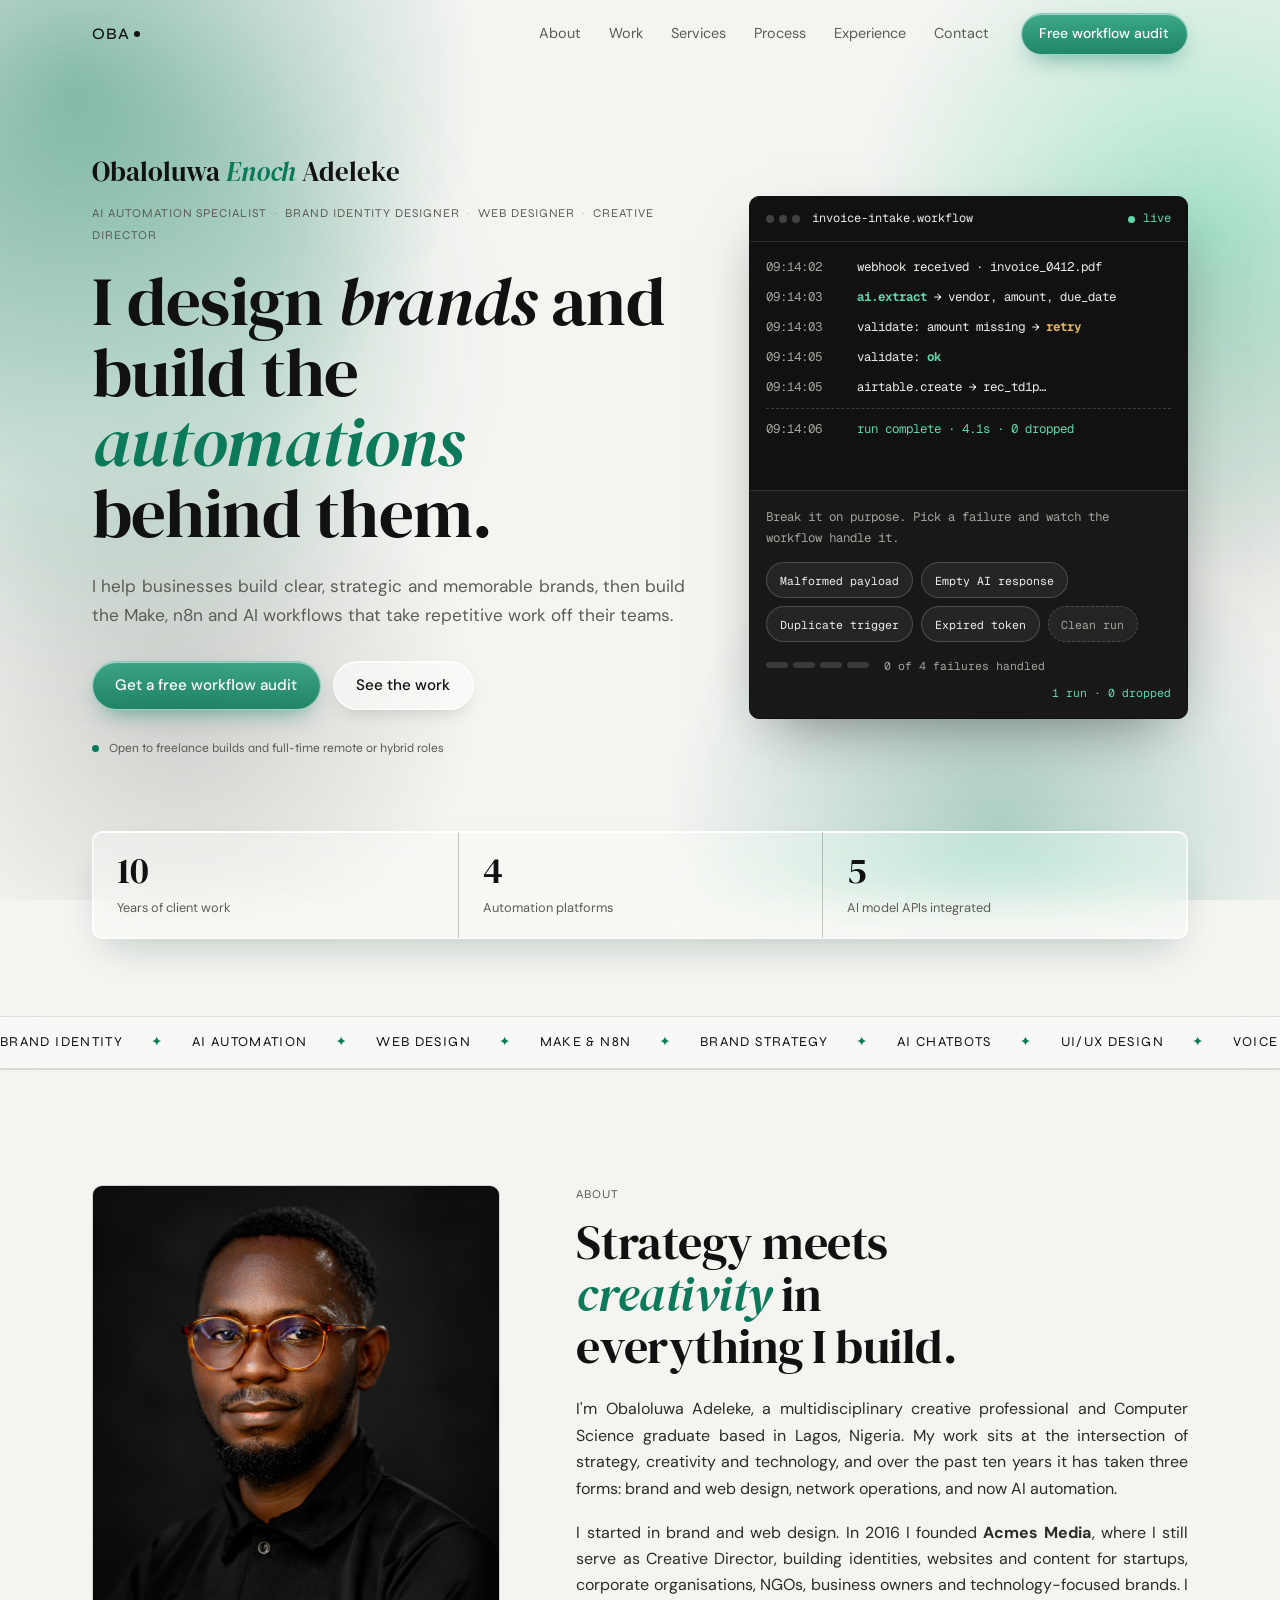
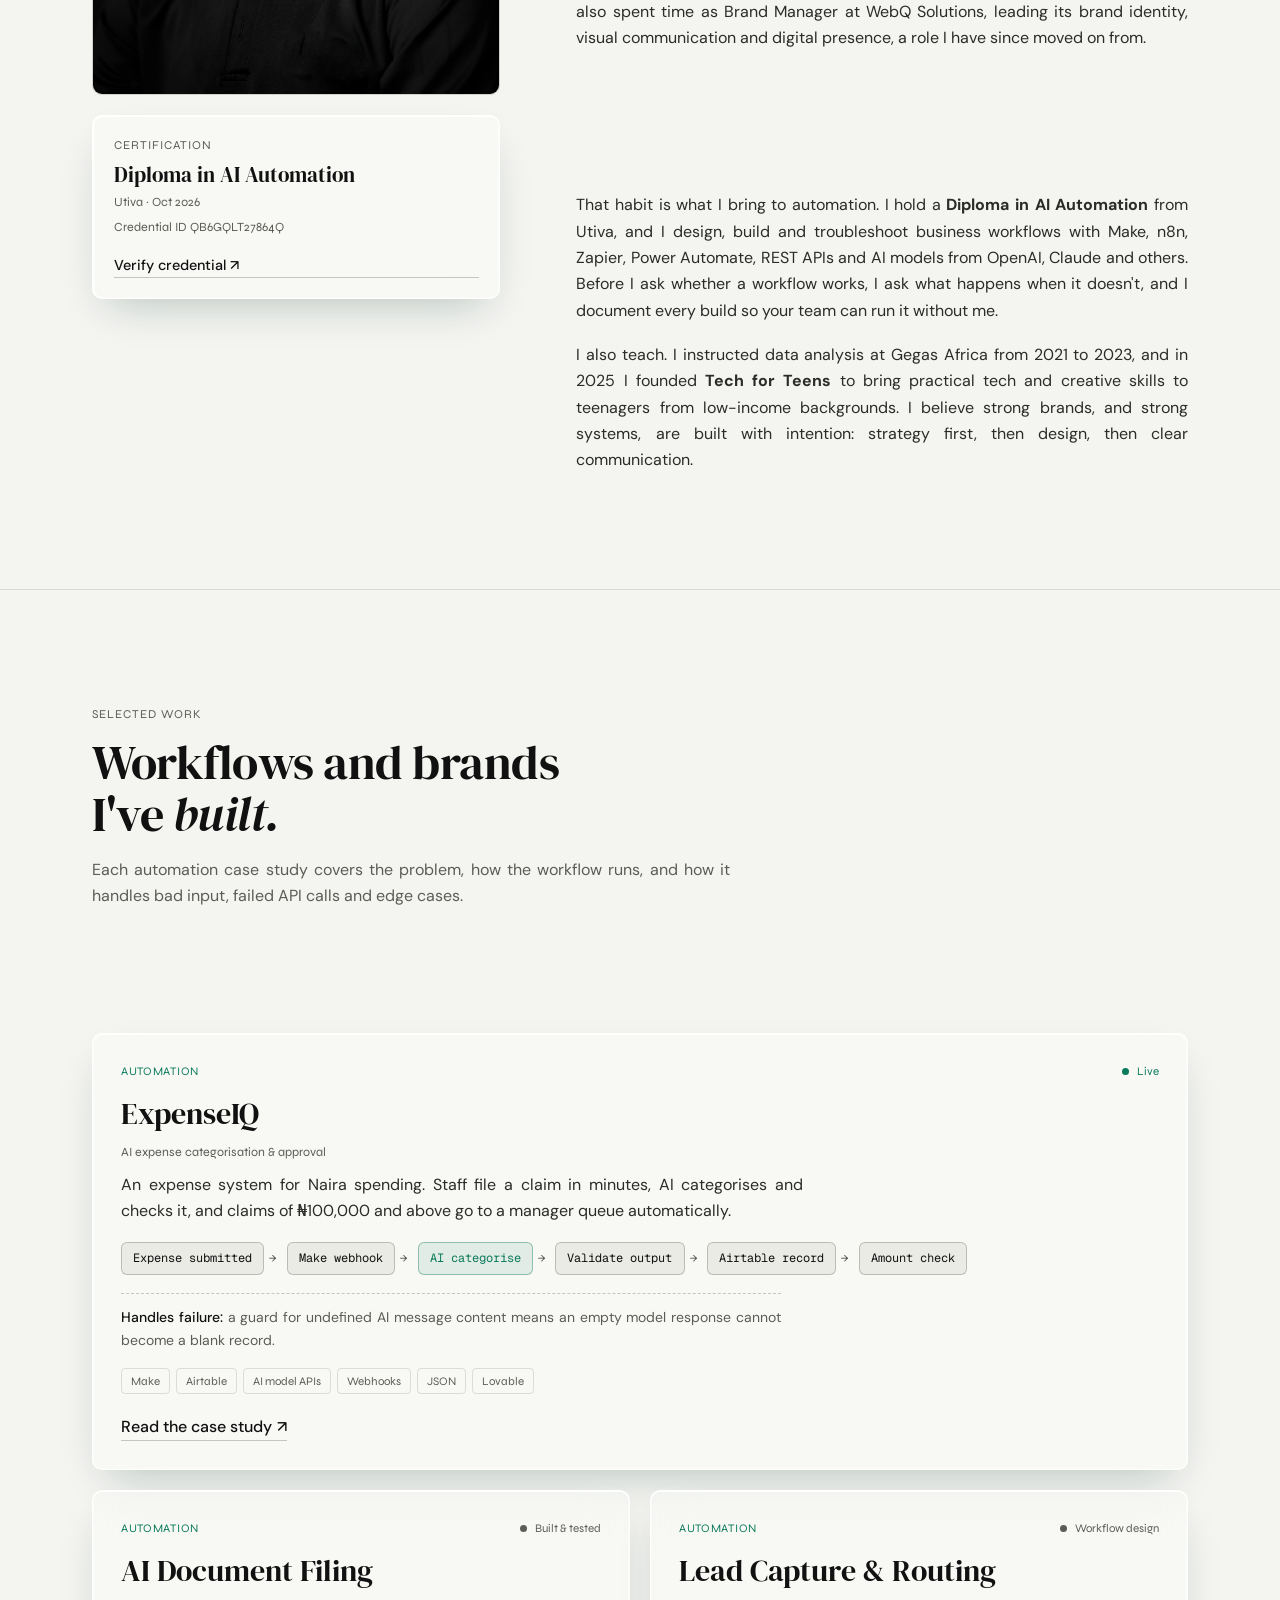
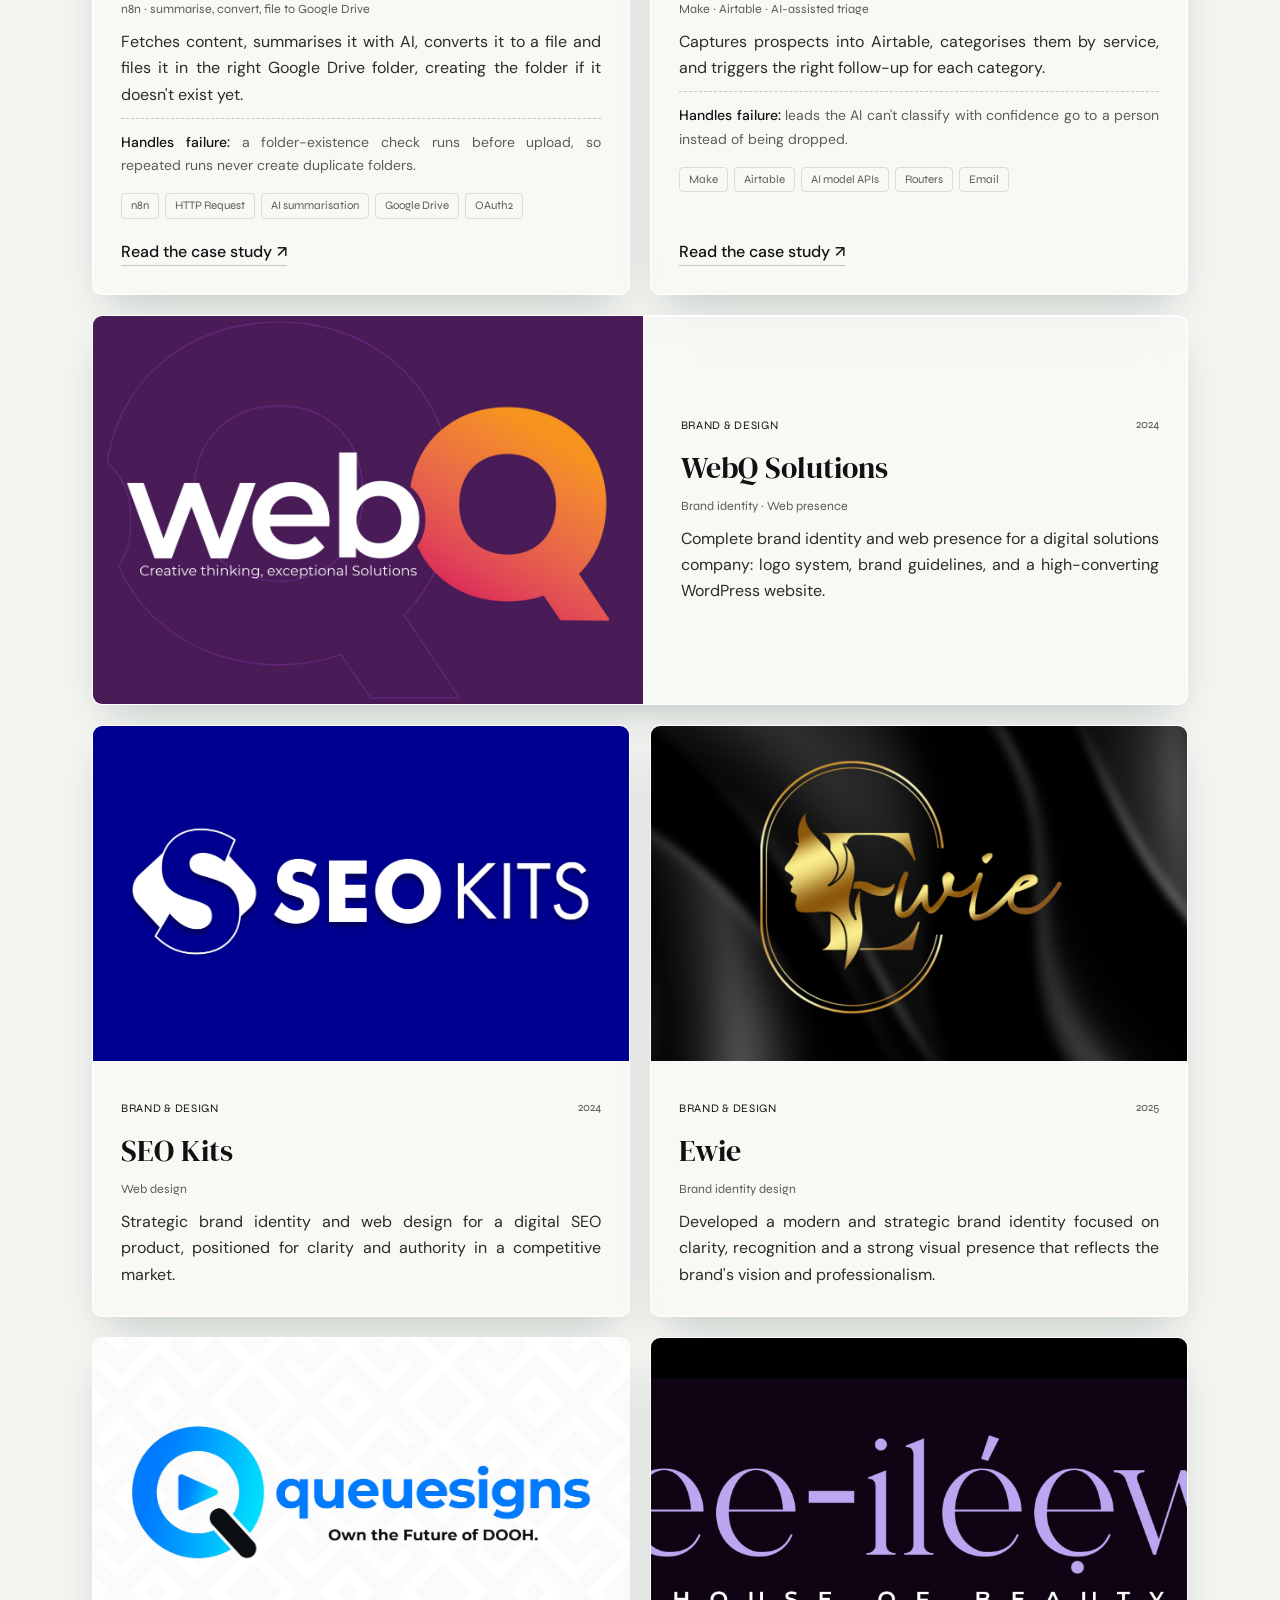
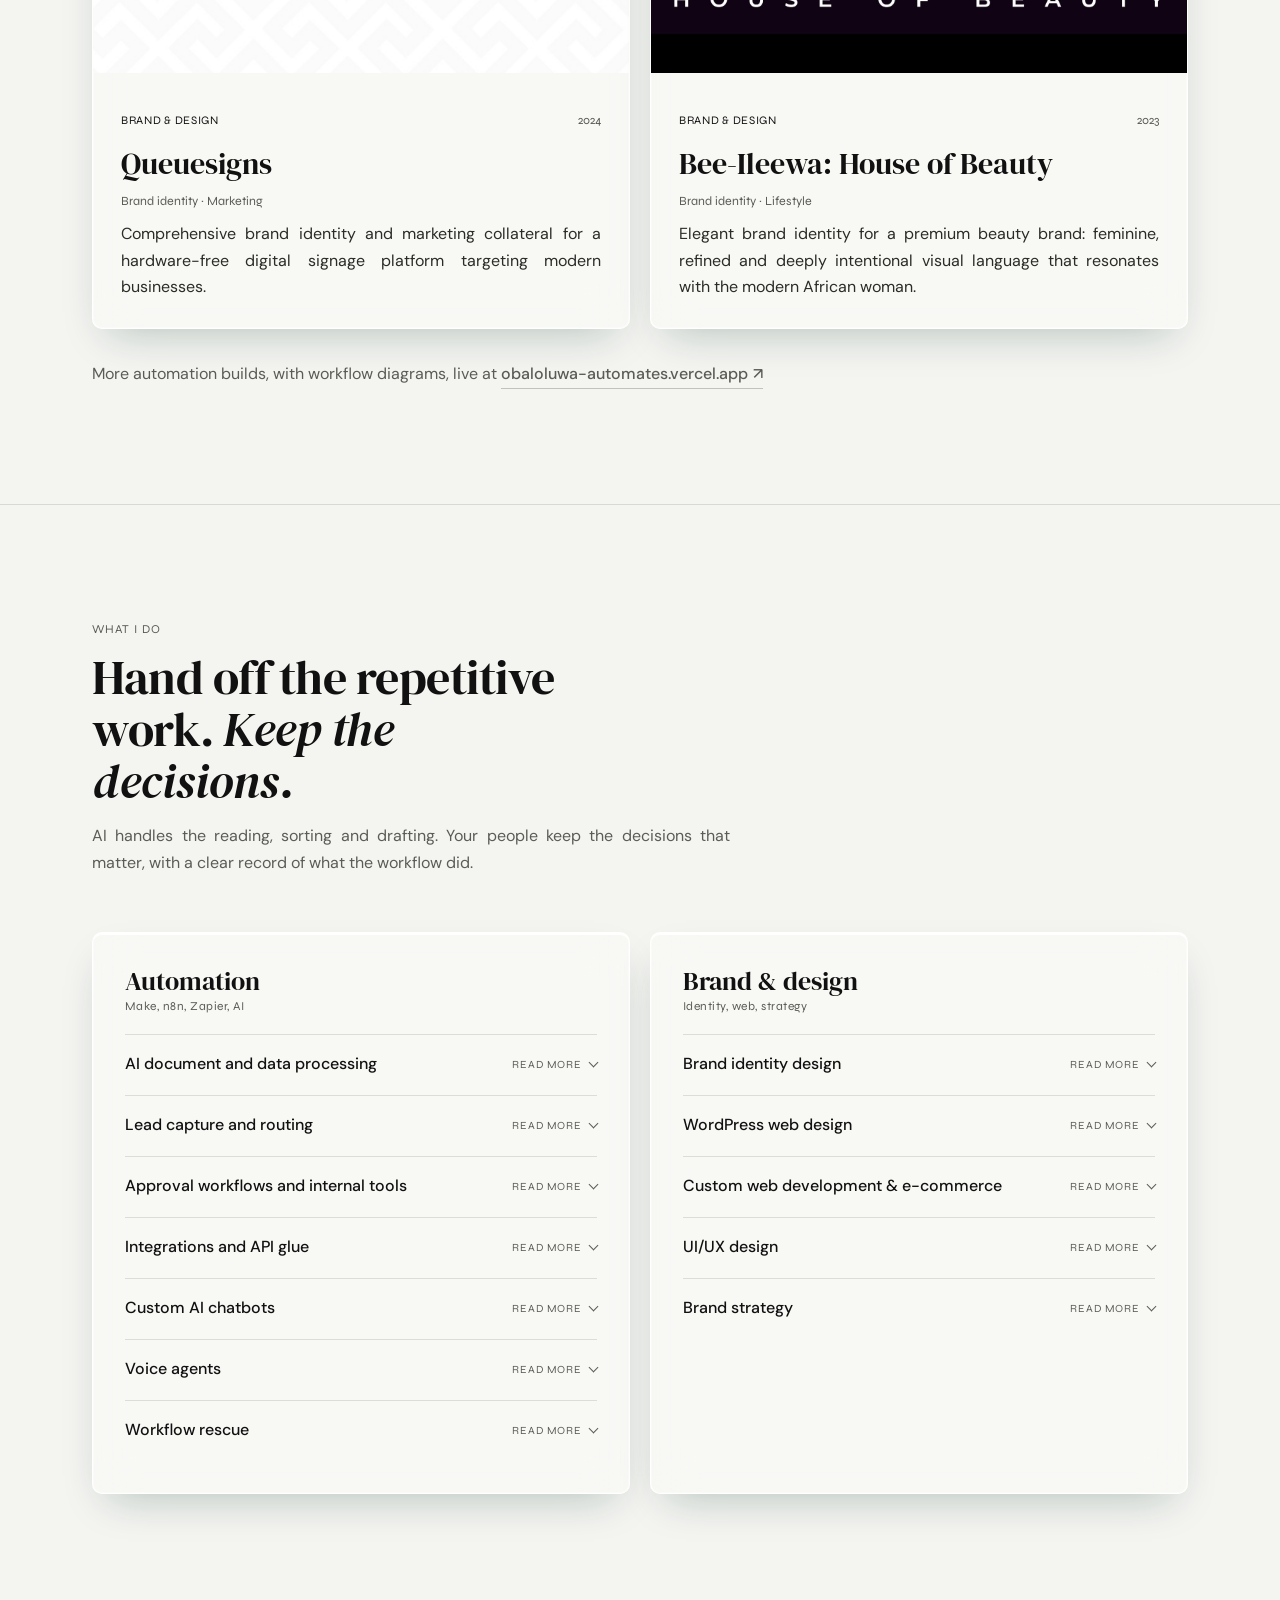
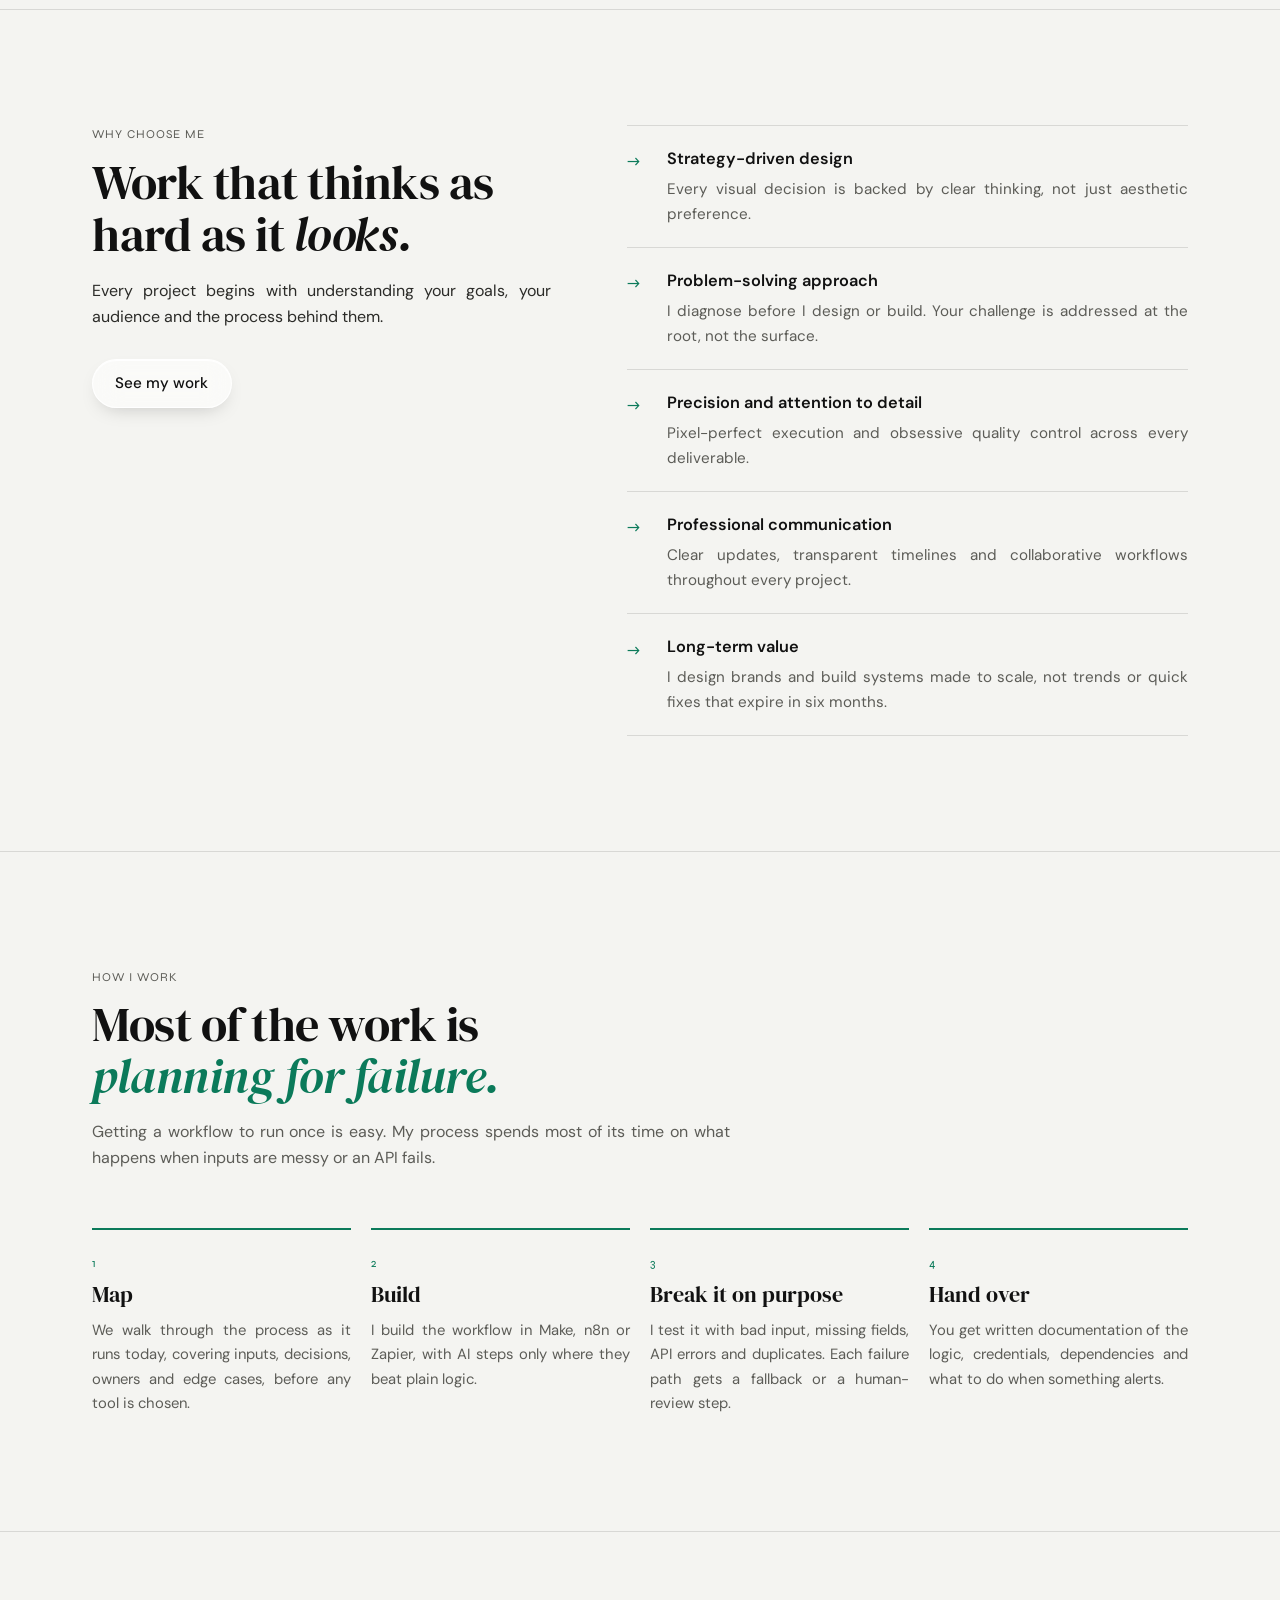
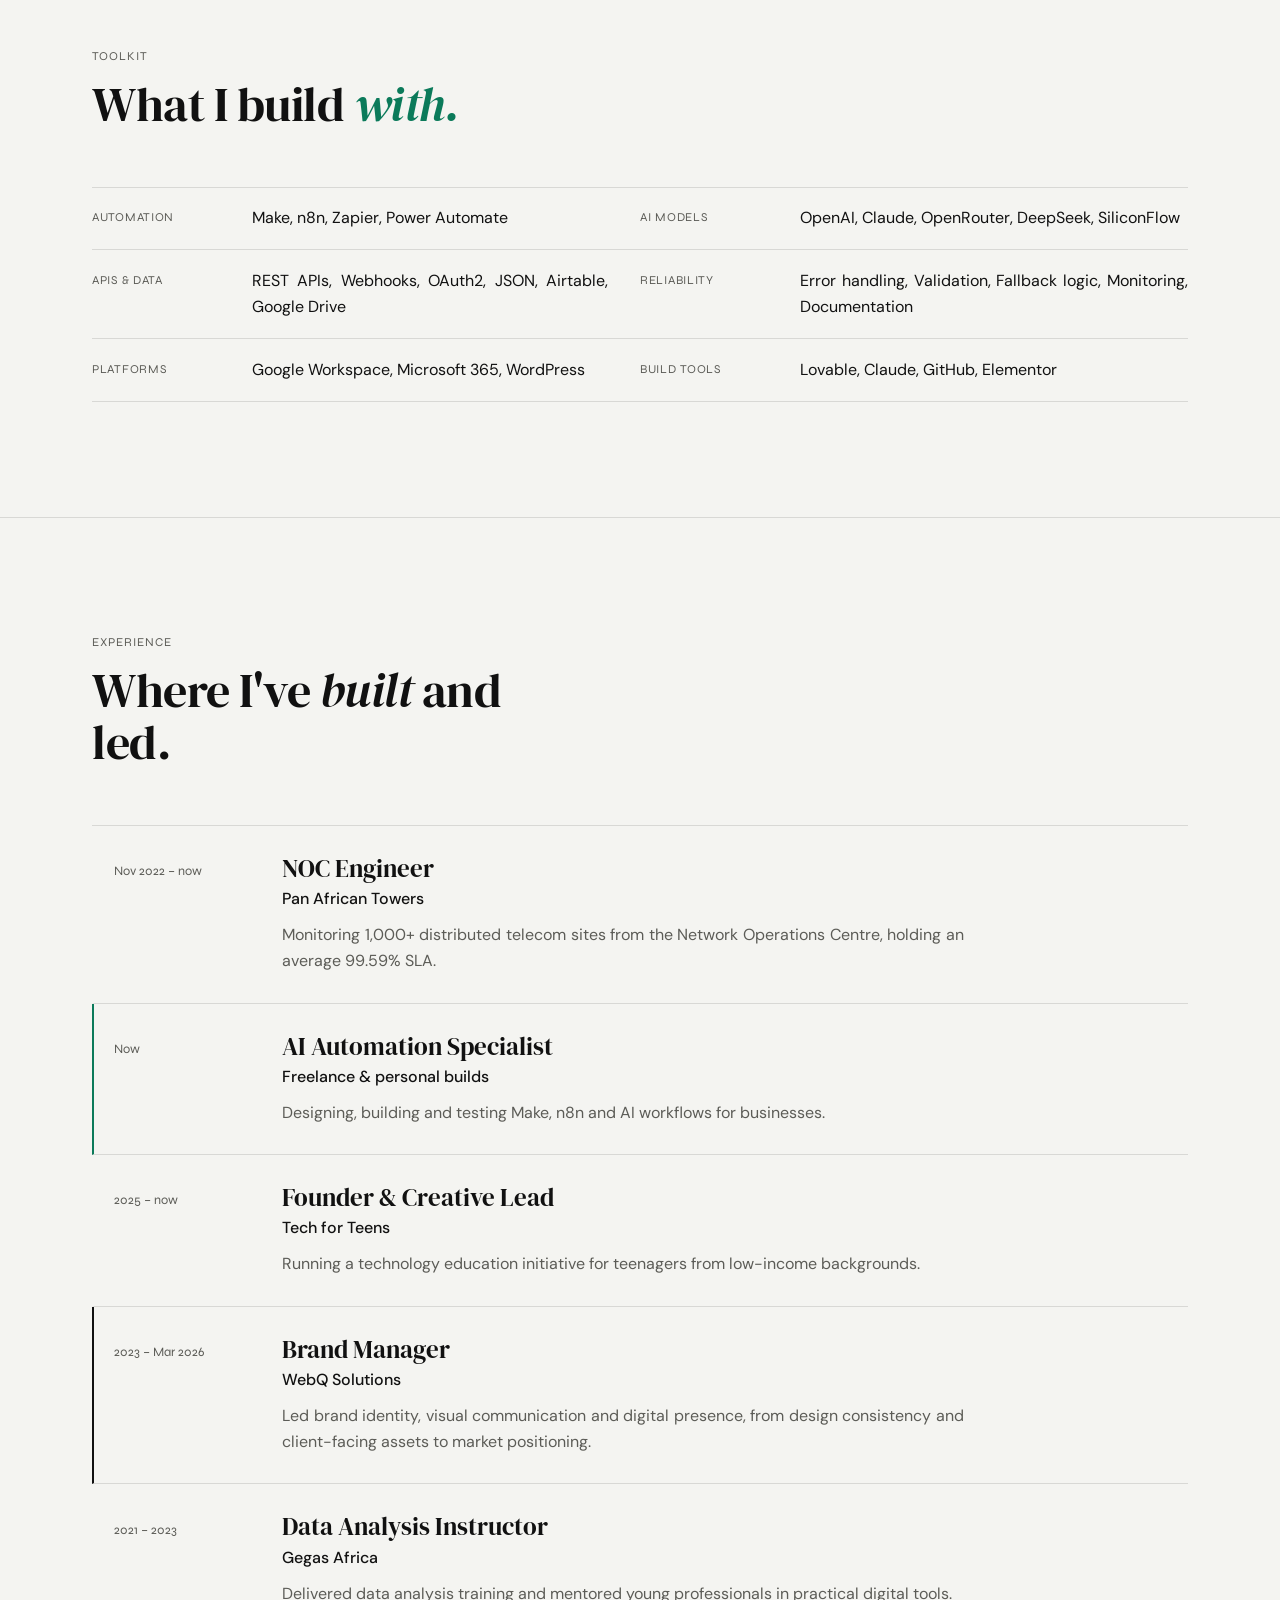
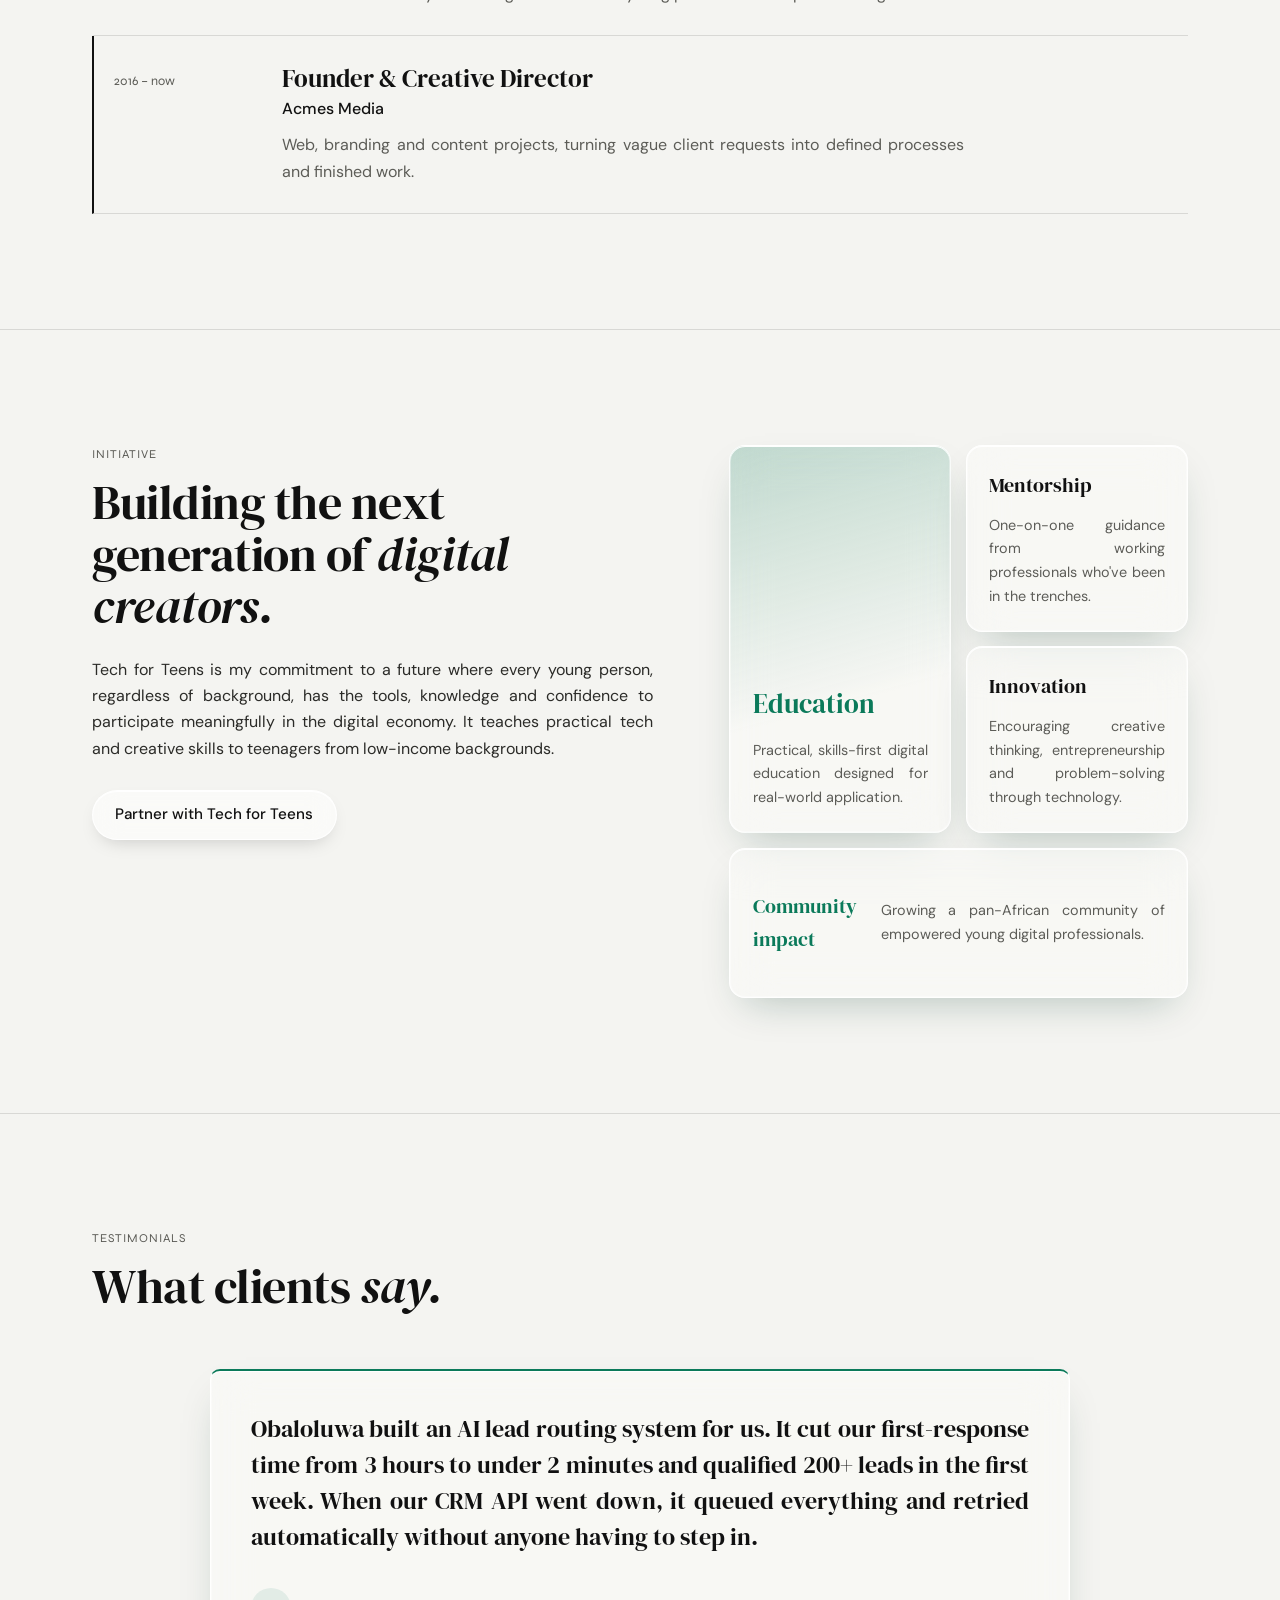
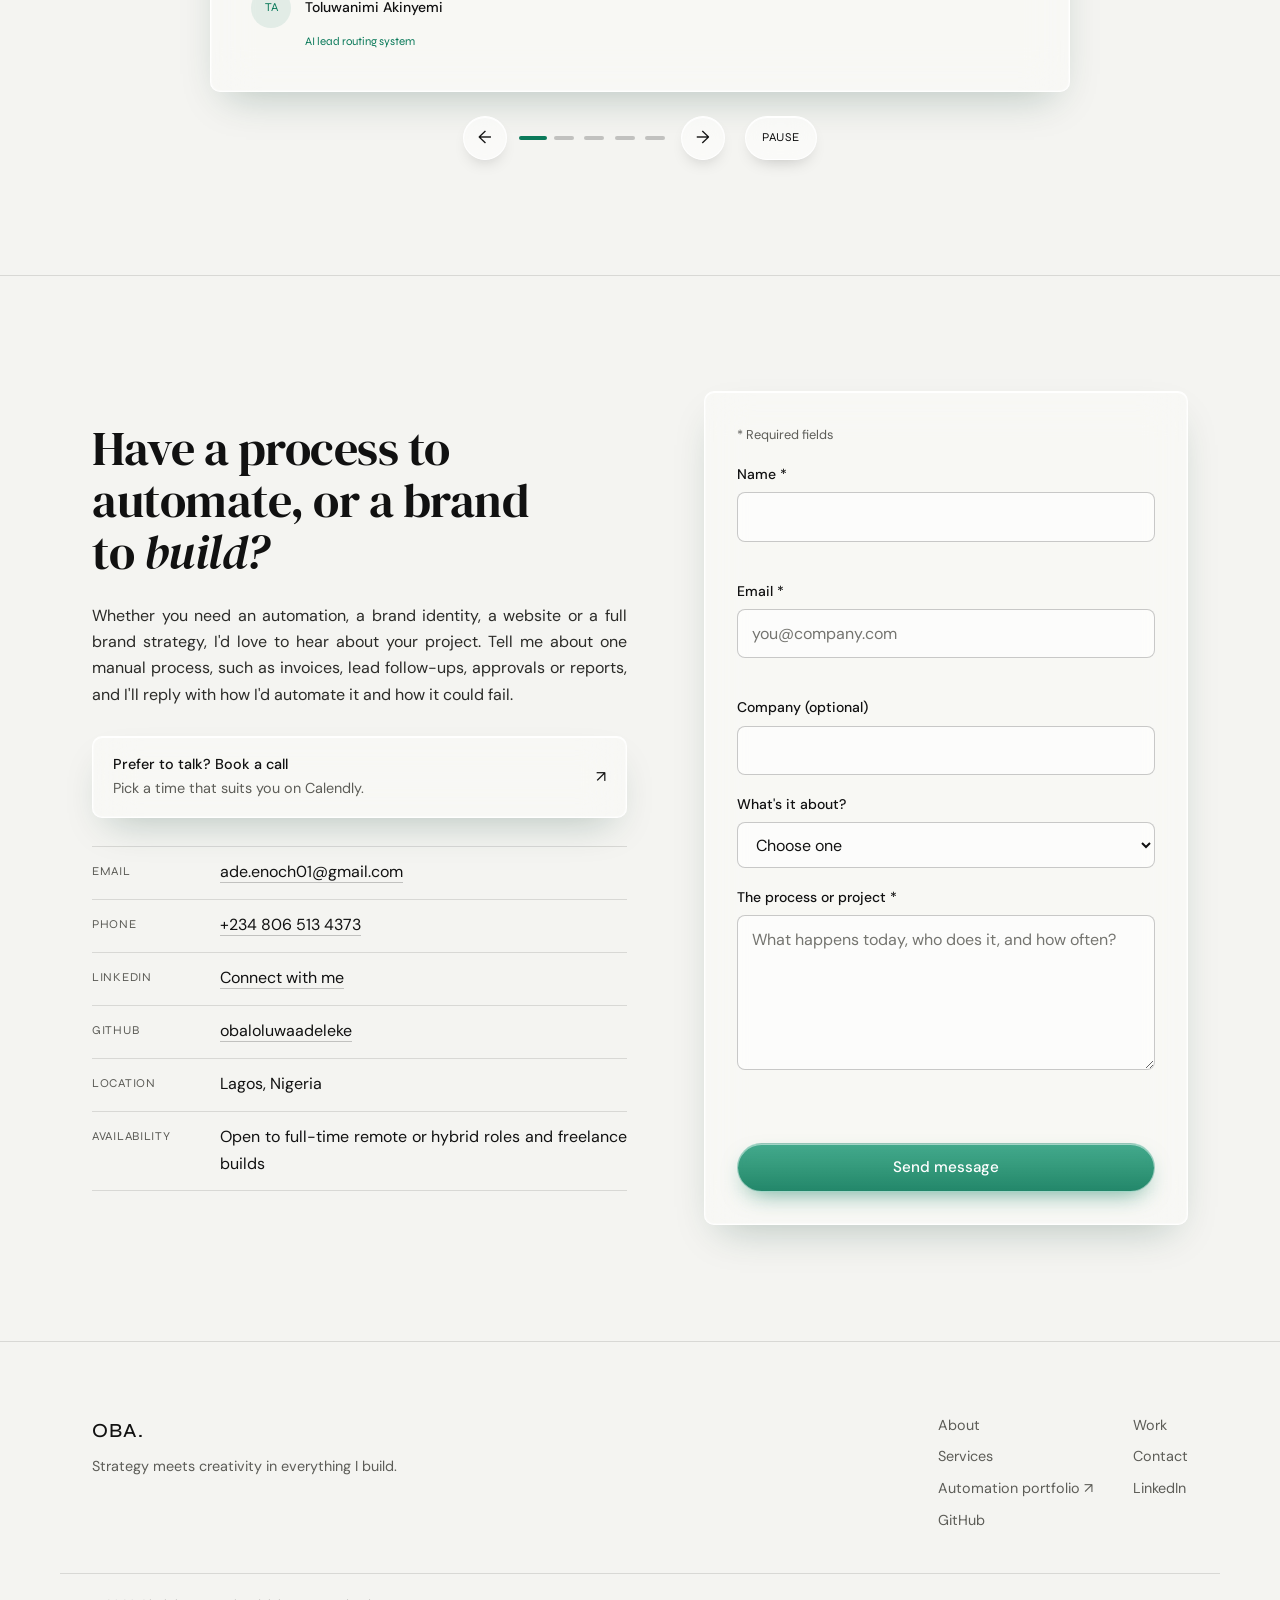
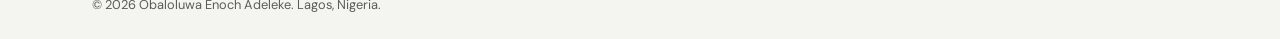
==== commit 6155851a: "Set WebQ end date to Mar 2026 Co-Authored-By: Claude Sonnet 5.5 <noreply@anthropic.com>" ====
--- a/index.html
+++ b/index.html
@@ -583,9 +583,8 @@
               <p class="job__desc">Running a technology education initiative for teenagers from low-income backgrounds.</p>
             </div>
           </li>
-          <!-- NEED: add the year this role ended, e.g. "2023 &ndash; 2025". -->
           <li class="job job--brand reveal">
-            <p class="job__date">Former role</p>
+            <p class="job__date">2023 &ndash; Mar 2026</p>
             <div>
               <h3 class="job__role">Brand Manager</h3>
               <p class="job__org">WebQ Solutions</p>
